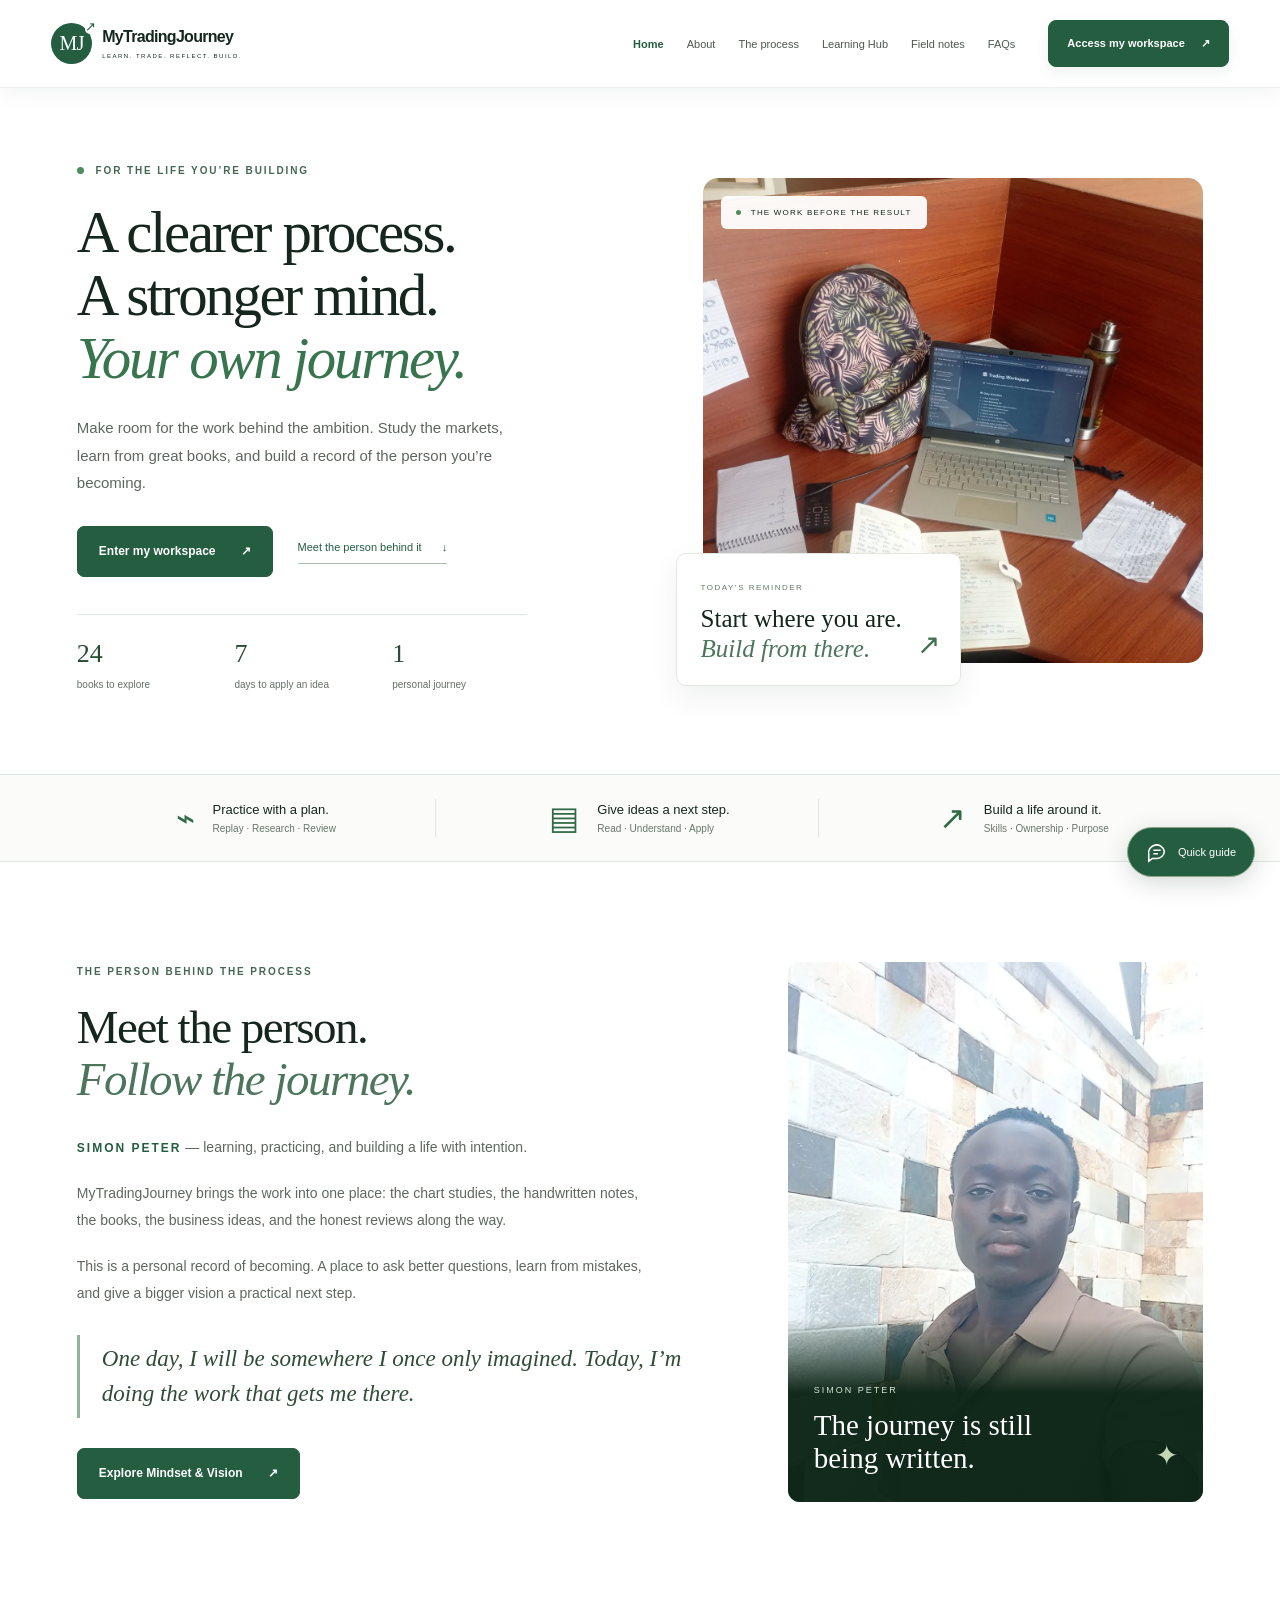
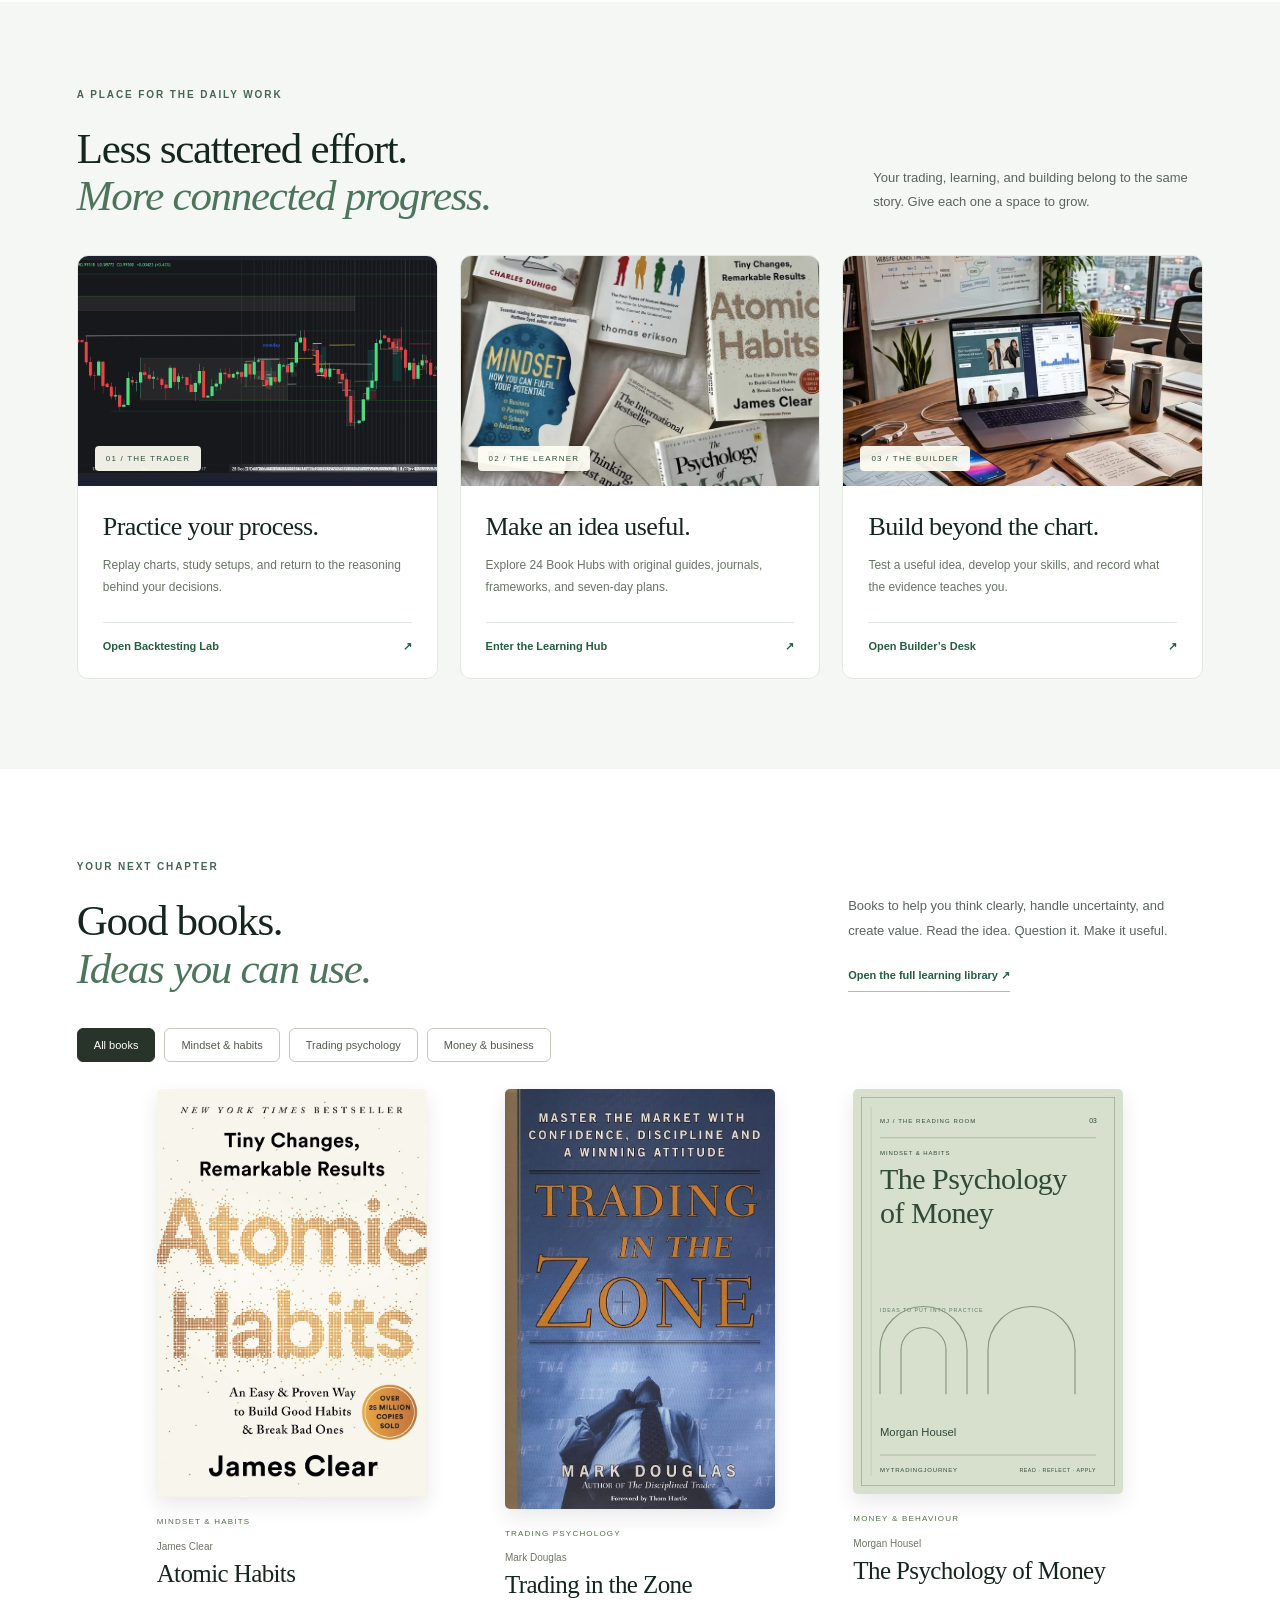
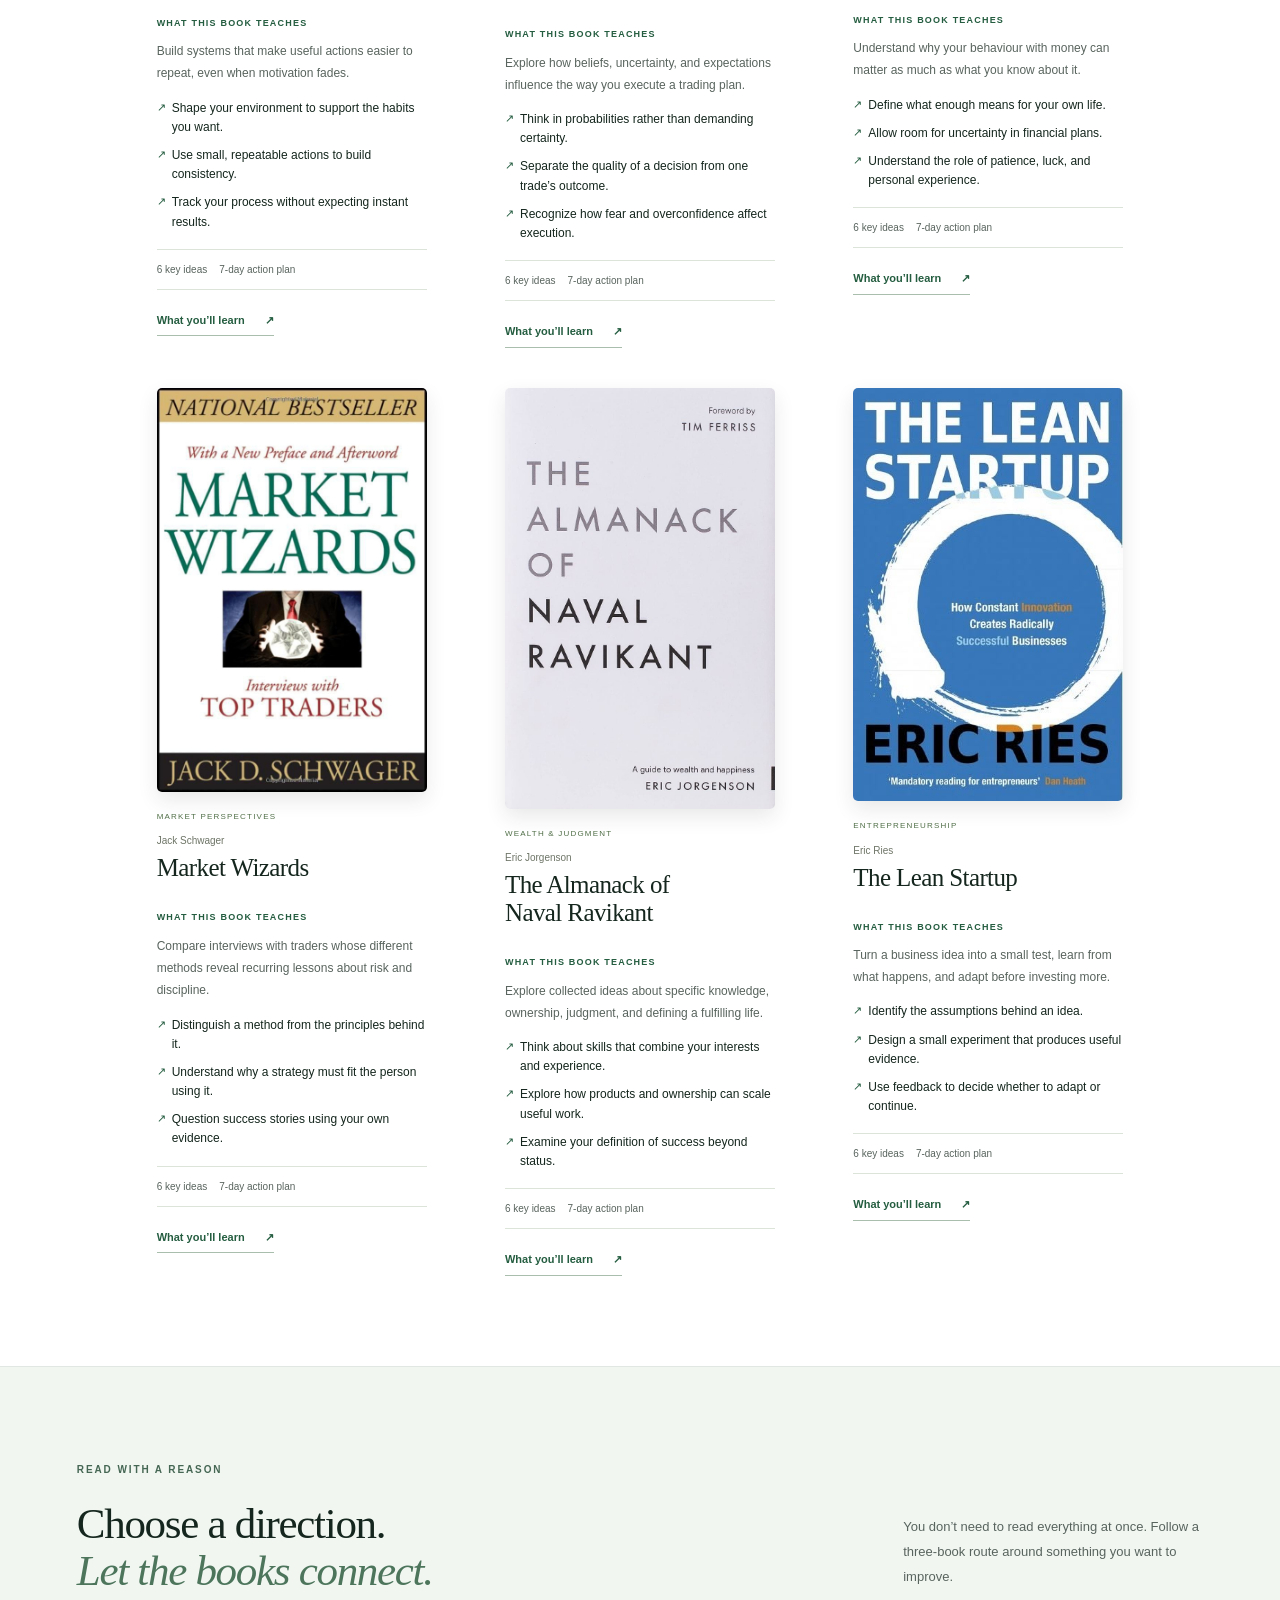
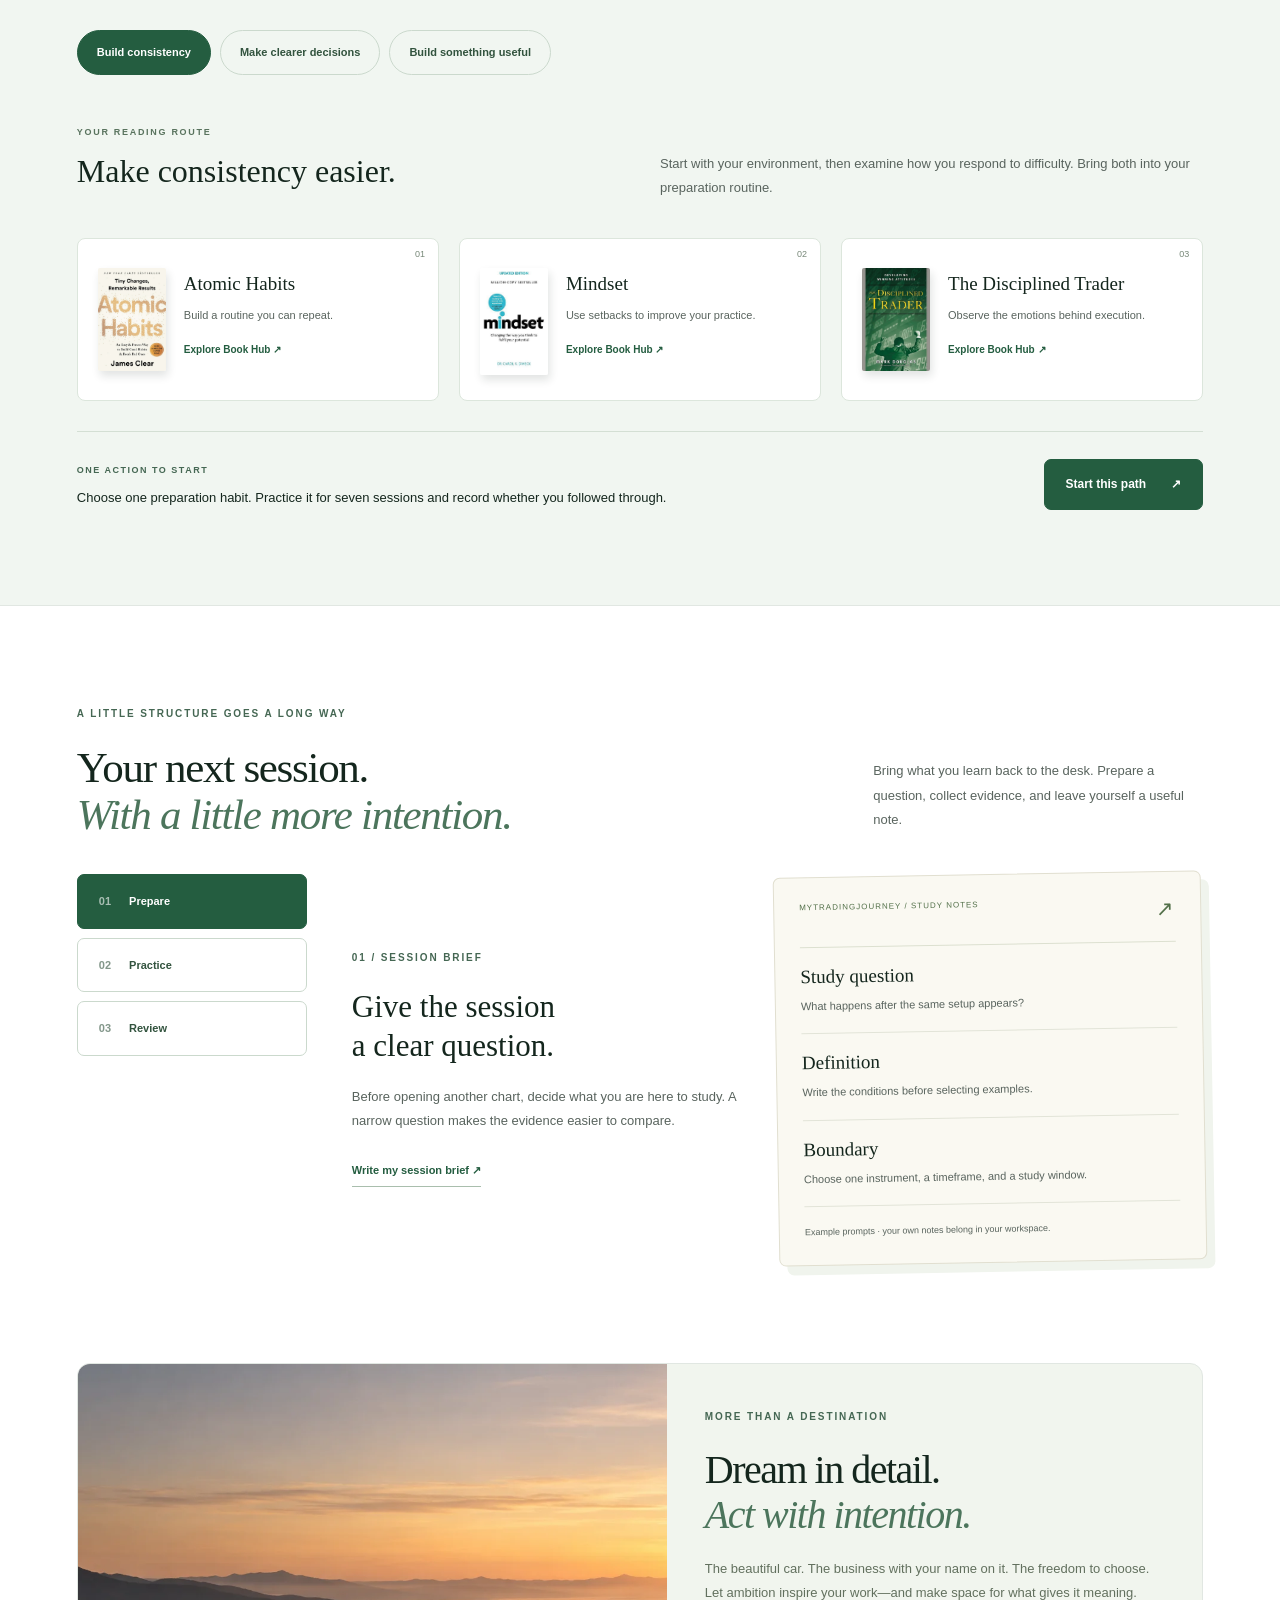
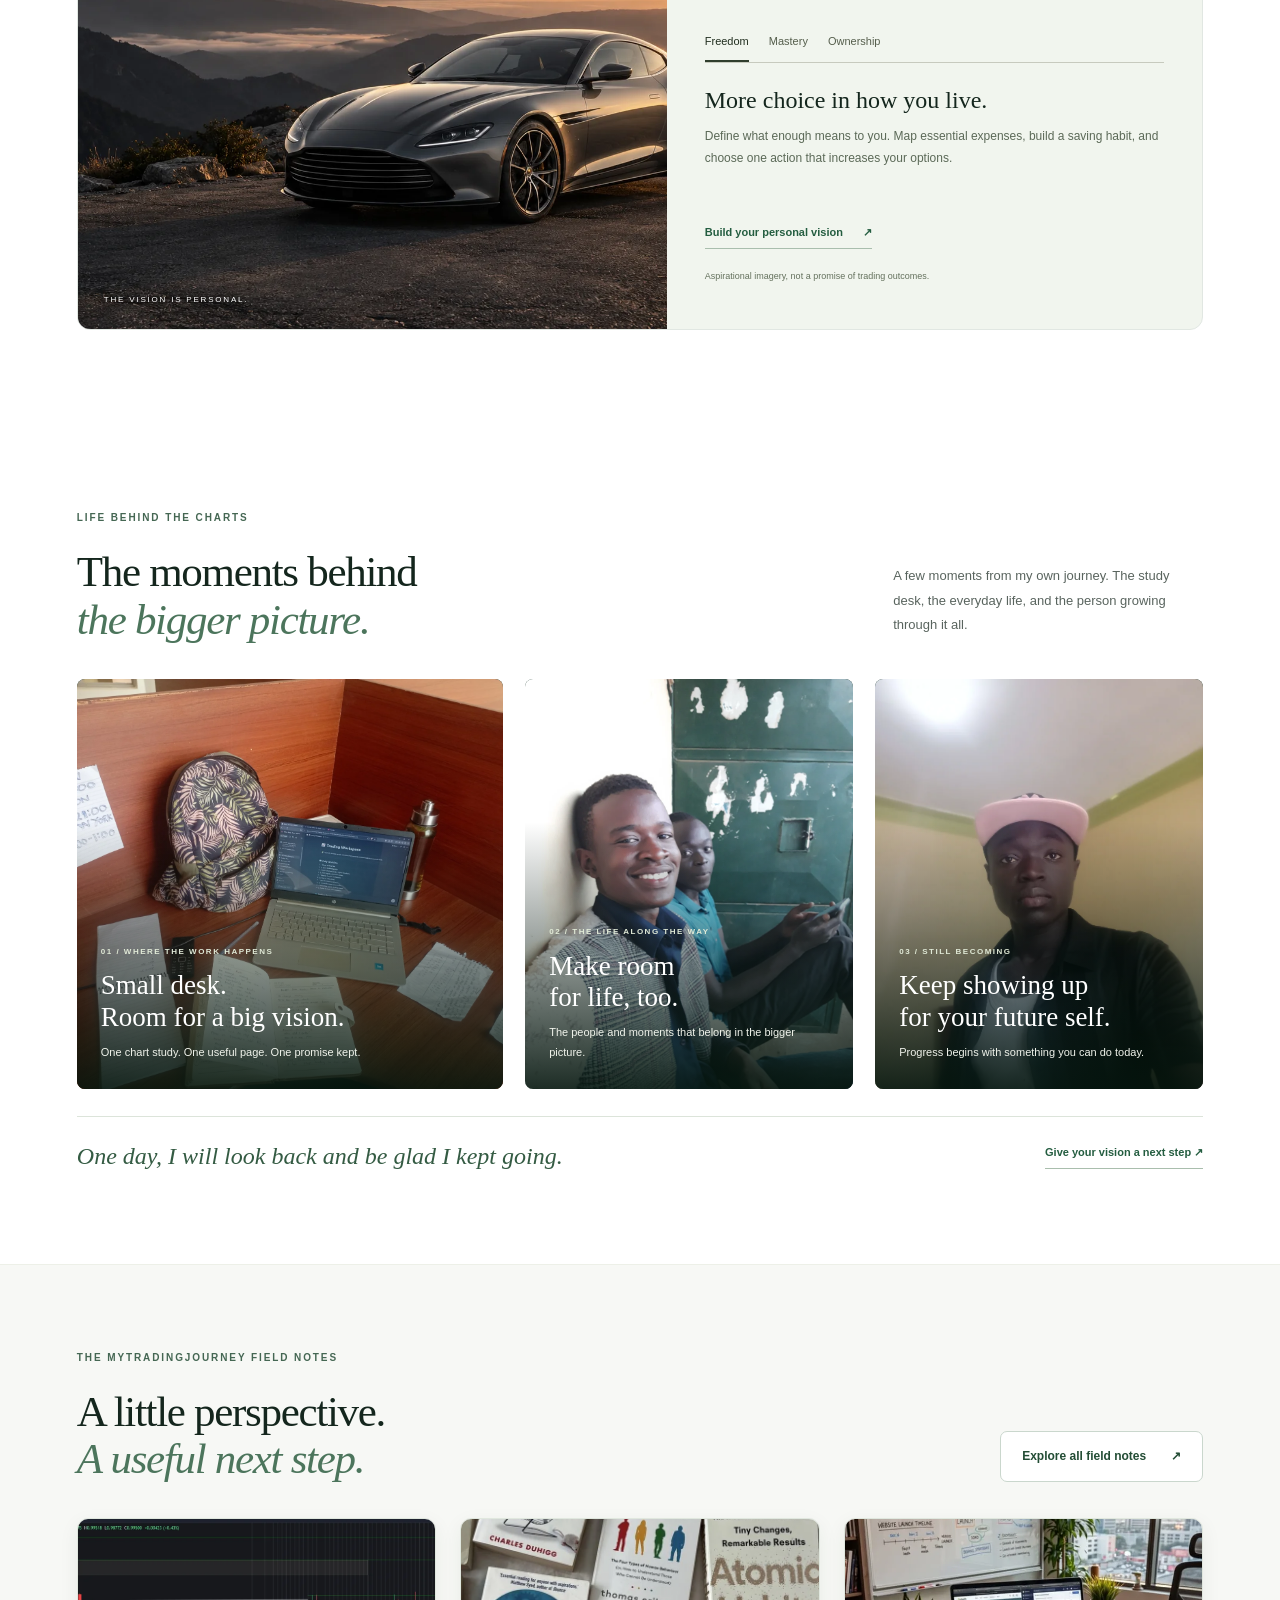
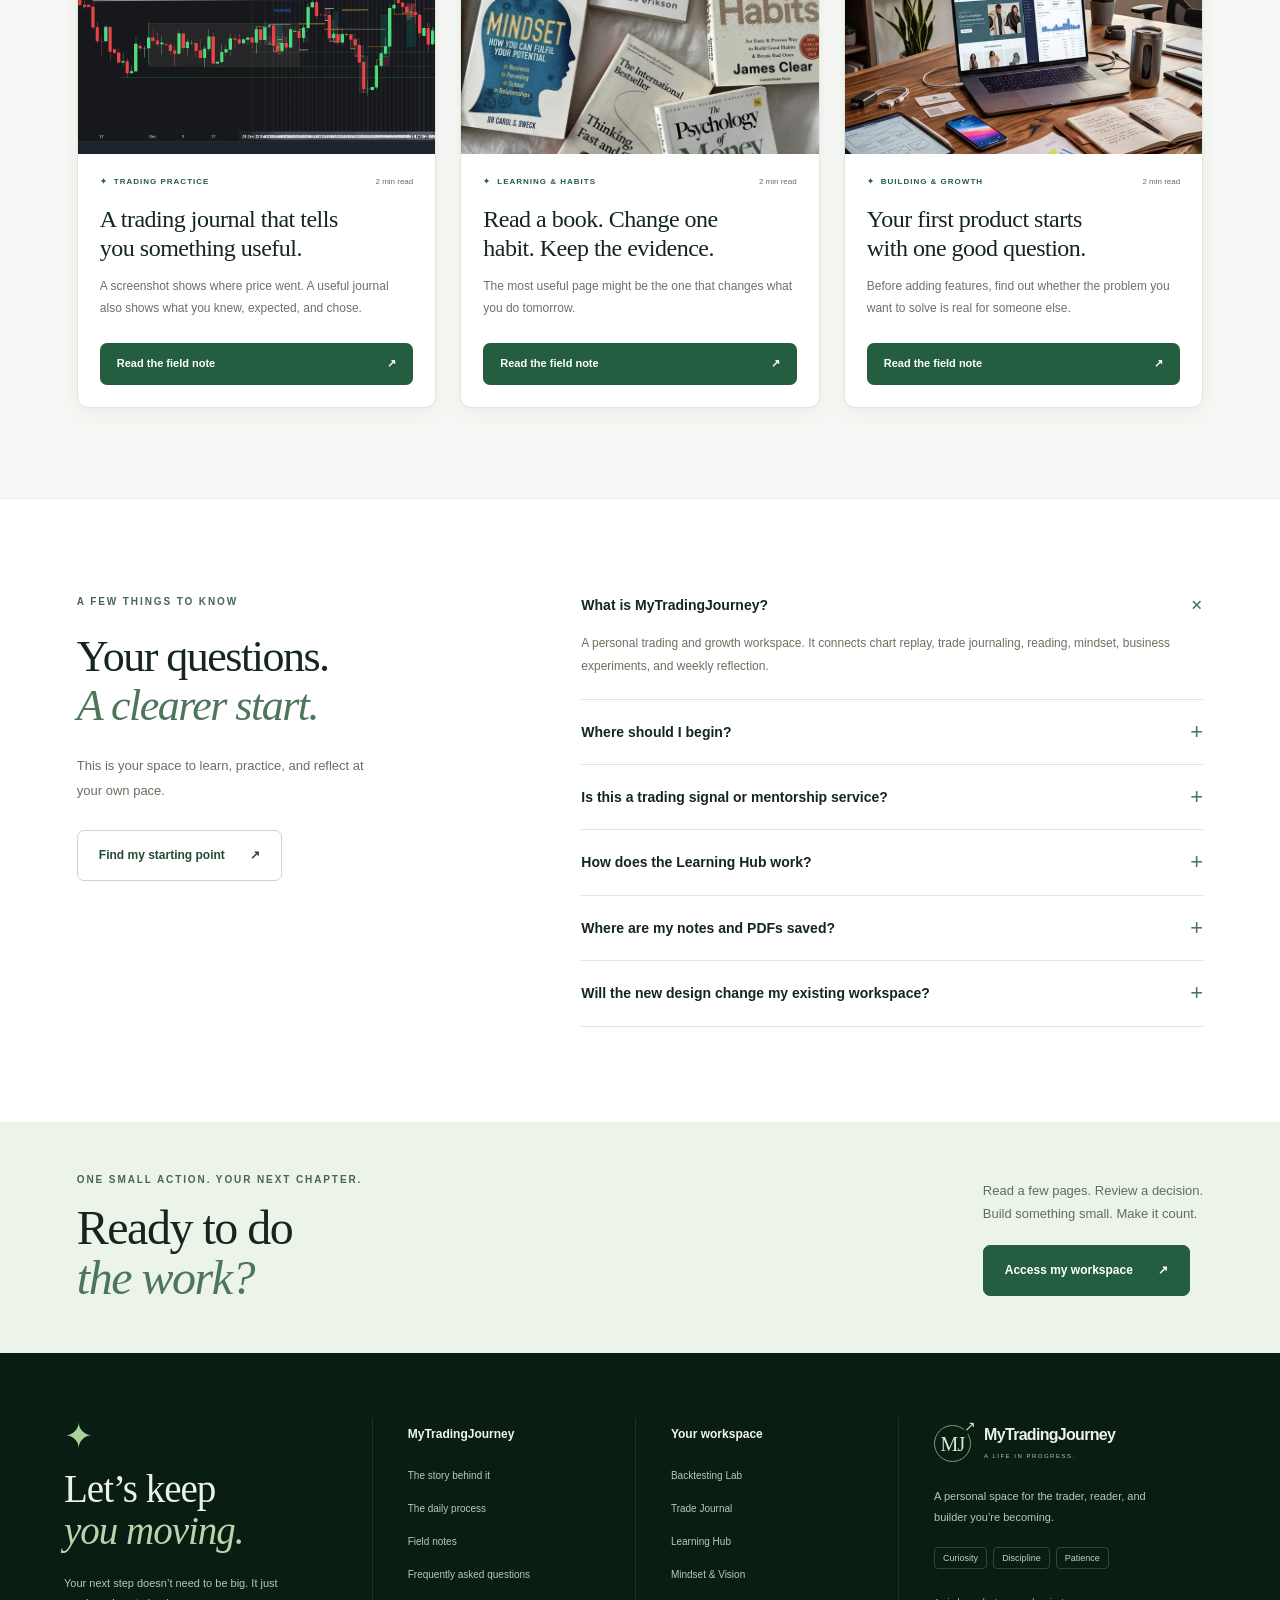
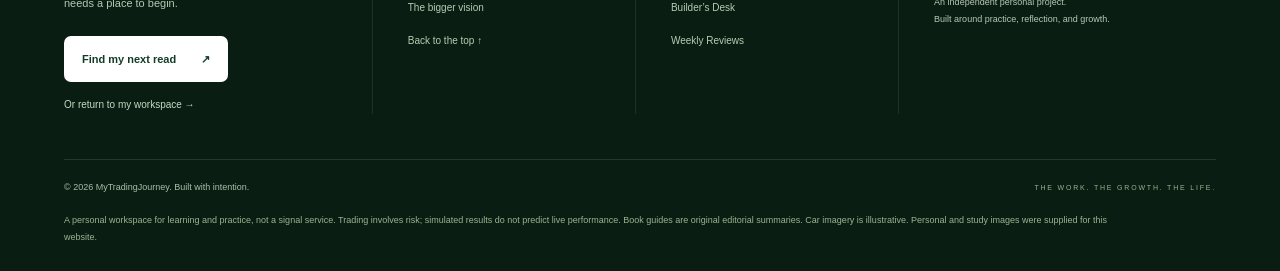
==== index.html @ 474c67c7 "Design dedicated MyTradingJourney workspace login and self-contained account flows" ====
<!doctype html>
<html lang="en">
<head>
  <meta charset="utf-8"><meta name="viewport" content="width=device-width,initial-scale=1">
  <title>MyTradingJourney — Build a life with intention.</title>
  <meta name="description" content="A personal workspace for deliberate trading practice, powerful books, meaningful goals, and building something of your own.">
  <link rel="stylesheet" href="assets/home.css?v=20261030hub1">
  <script>
    // Preserve bookmarks and account callbacks that previously entered through home.
    const replay=/^#(?:sessions|session|strategies|challenges|analytics)(?:\/|$)/.test(location.hash);
    const workspace=/^#(?:home|journal|mindset|builder|document|review)(?:\/|$)/.test(location.hash);
    const callback=new URLSearchParams(location.search).has('code')||/^#(?:access_token|error)=/.test(location.hash);
    if(replay||workspace||callback)location.replace((replay?'pages/backtesting.html':'pages/journey.html')+location.search+(location.hash||'#home'));
  </script>
  <script defer src="assets/book-artwork.js?v=20261030supplied"></script><script defer src="assets/home.js?v=20261030teach1"></script>
  <link rel="stylesheet" href="assets/public-site.css?v=20261030ref1">
  <script defer src="assets/field-notes.js?v=20261030ref1"></script>
  <script defer src="assets/public-site.js?v=20261030ref1"></script>
<link rel="stylesheet" href="css/book-shelf.css?v=20261030teach1"><link rel="stylesheet" href="css/learning-discovery.css?v=20261030teach1"><script defer src="assets/learning-discovery.js?v=20261030teach1"></script><link rel="stylesheet" href="css/personal-story.css?v=20261030photos1"></head>
<body class="ref-site" data-public-page="home">
<a class="skip" href="#main">Skip to content</a>
<header class="site-header ref-header">
<a class="brand" href="index.html" aria-label="MyTradingJourney home"><span class="monogram">MJ<span>↗</span></span><span>MyTradingJourney<small>LEARN. TRADE. REFLECT. BUILD.</small></span></a>
<button class="menu-toggle" aria-expanded="false" aria-controls="main-nav">Menu <span aria-hidden="true">☰</span></button>
<nav id="main-nav" aria-label="Main navigation"><a href="index.html" data-nav="home">Home</a><a href="index.html#story">About</a><a href="index.html#practice">The process</a><a href="pages/library.html">Learning Hub</a><a href="pages/field-notes.html" data-nav="notes">Field notes</a><a href="index.html#faq">FAQs</a><a class="nav-cta" href="pages/login.html?next=journey">Access my workspace <span aria-hidden="true">↗</span></a></nav>
</header>
<main id="main">
<section class="ref-hero ref-container" aria-labelledby="hero-title"><div class="ref-hero-copy"><p class="eyebrow"><span class="ref-dot"></span> FOR THE LIFE YOU’RE BUILDING</p><h1 id="hero-title">A clearer process.<br>A stronger mind.<br><em>Your own journey.</em></h1><p>Make room for the work behind the ambition. Study the markets, learn from great books, and build a record of the person you’re becoming.</p><div class="ref-hero-actions"><a class="button ref-primary" href="pages/login.html?next=journey">Enter my workspace <span>↗</span></a><a class="text-link" href="#story">Meet the person behind it <span>↓</span></a></div><div class="ref-hero-meta"><span><b>24</b> books to explore</span><span><b>7</b> days to apply an idea</span><span><b>1</b> personal journey</span></div></div><div class="ref-hero-visual"><img src="assets/home/my-workspace.webp" alt="My personal trading desk with a laptop, notebooks and handwritten preparation notes" width="1600" height="1200" fetchpriority="high"><div class="hero-photo-label"><span class="ref-dot"></span> THE WORK BEFORE THE RESULT</div><div class="hero-note"><span>TODAY’S REMINDER</span><p>Start where you are.<br><em>Build from there.</em></p><span class="note-arrow" aria-hidden="true">↗</span></div></div></section>
<div class="ref-capability-strip"><div><span aria-hidden="true">⌁</span><p>Practice with a plan.<small>Replay · Research · Review</small></p></div><div><span aria-hidden="true">▤</span><p>Give ideas a next step.<small>Read · Understand · Apply</small></p></div><div><span aria-hidden="true">↗</span><p>Build a life around it.<small>Skills · Ownership · Purpose</small></p></div></div>
<section class="ref-about ref-container" id="story" aria-labelledby="story-title"><div class="ref-about-copy"><p class="eyebrow">THE PERSON BEHIND THE PROCESS</p><h2 id="story-title">Meet the person.<br><em>Follow the journey.</em></h2><p class="ref-intro"><strong>SIMON PETER</strong> — learning, practicing, and building a life with intention.</p><p>MyTradingJourney brings the work into one place: the chart studies, the handwritten notes, the books, the business ideas, and the honest reviews along the way.</p><p>This is a personal record of becoming. A place to ask better questions, learn from mistakes, and give a bigger vision a practical next step.</p><blockquote>One day, I will be somewhere I once only imagined. Today, I’m doing the work that gets me there.</blockquote><a class="button ref-primary" href="pages/journey.html#mindset">Explore Mindset & Vision <span>↗</span></a></div><figure class="ref-portrait"><img src="assets/home/simon-journey.webp" alt="Simon Peter, the person behind MyTradingJourney" width="900" height="1600" loading="lazy"><figcaption><span>SIMON PETER</span><strong>The journey is still<br>being written.</strong><span aria-hidden="true">✦</span></figcaption></figure></section>
<section class="ref-process" id="practice" aria-labelledby="process-title"><div class="ref-container"><div class="section-heading"><div><p class="eyebrow">A PLACE FOR THE DAILY WORK</p><h2 id="process-title">Less scattered effort.<br><em>More connected progress.</em></h2></div><p>Your trading, learning, and building belong to the same story. Give each one a space to grow.</p></div><div class="ref-feature-grid"><a href="pages/backtesting.html#sessions" class="ref-feature"><div class="ref-feature-image"><img src="assets/reference/chart-study.webp" alt="A chart study with marked price levels" width="1200" height="650" loading="lazy"><span>01 / THE TRADER</span></div><div><h3>Practice your process.</h3><p>Replay charts, study setups, and return to the reasoning behind your decisions.</p><strong>Open Backtesting Lab <span>↗</span></strong></div></a><a href="pages/library.html" class="ref-feature"><div class="ref-feature-image"><img src="assets/learning/book-collection.webp" alt="Books about habits, psychology, thinking and money" width="736" height="1080" loading="lazy"><span>02 / THE LEARNER</span></div><div><h3>Make an idea useful.</h3><p>Explore 24 Book Hubs with original guides, journals, frameworks, and seven-day plans.</p><strong>Enter the Learning Hub <span>↗</span></strong></div></a><a href="pages/journey.html#builder" class="ref-feature"><div class="ref-feature-image"><img src="assets/learning/study-space.webp" alt="A workspace arranged for designing, planning and building" width="669" height="1200" loading="lazy"><span>03 / THE BUILDER</span></div><div><h3>Build beyond the chart.</h3><p>Test a useful idea, develop your skills, and record what the evidence teaches you.</p><strong>Open Builder’s Desk <span>↗</span></strong></div></a></div></div></section>
<section class="section bookshelf" id="books" aria-labelledby="books-title">
  <div class="section-heading"><div><p class="eyebrow">YOUR NEXT CHAPTER</p><h2 id="books-title">Good books.<br><em>Ideas you can use.</em></h2></div><div><p>Books to help you think clearly, handle uncertainty, and create value. Read the idea. Question it. Make it useful.</p><a class="text-link" href="pages/library.html">Open the full learning library ↗</a></div></div>
  <div class="book-filters" role="group" aria-label="Filter featured books"><button type="button" aria-pressed="true" data-filter="all">All books</button><button type="button" aria-pressed="false" data-filter="mindset">Mindset & habits</button><button type="button" aria-pressed="false" data-filter="trading">Trading psychology</button><button type="button" aria-pressed="false" data-filter="wealth">Money & business</button></div>
  <p id="book-count" class="sr-only" aria-live="polite"></p><div class="books-grid" id="featured-books"></div><noscript><p>Explore book notes and your reading path in the <a href="pages/library.html">Learning Library</a>.</p></noscript>
</section>

<section class="discovery-paths" id="reading-paths" aria-labelledby="paths-title"><div class="ref-container"><div class="section-heading"><div><p class="eyebrow">READ WITH A REASON</p><h2 id="paths-title">Choose a direction.<br><em>Let the books connect.</em></h2></div><p>You don’t need to read everything at once. Follow a three-book route around something you want to improve.</p></div><div class="discovery-controls" role="group" aria-label="Choose a reading path"><button type="button" data-path-choice data-choice="consistency" aria-pressed="true" aria-controls="reading-path-content">Build consistency</button><button type="button" data-path-choice data-choice="decisions" aria-pressed="false" aria-controls="reading-path-content">Make clearer decisions</button><button type="button" data-path-choice data-choice="ownership" aria-pressed="false" aria-controls="reading-path-content">Build something useful</button></div><div id="reading-path-content" aria-live="polite"></div><noscript><p>Explore habits, trading psychology, and entrepreneurship in the <a href="pages/library.html">Learning Library</a>.</p></noscript></div></section>
<section class="discovery-work ref-container" id="daily-practice" aria-labelledby="daily-title"><div class="section-heading"><div><p class="eyebrow">A LITTLE STRUCTURE GOES A LONG WAY</p><h2 id="daily-title">Your next session.<br><em>With a little more intention.</em></h2></div><p>Bring what you learn back to the desk. Prepare a question, collect evidence, and leave yourself a useful note.</p></div><div class="discovery-work-layout"><div class="discovery-controls" role="group" aria-label="Explore a daily practice step"><button type="button" data-work-choice data-choice="prepare" aria-pressed="true" aria-controls="daily-work-content"><span>01</span> Prepare</button><button type="button" data-work-choice data-choice="practice" aria-pressed="false" aria-controls="daily-work-content"><span>02</span> Practice</button><button type="button" data-work-choice data-choice="review" aria-pressed="false" aria-controls="daily-work-content"><span>03</span> Review</button></div><div id="daily-work-content" class="discovery-work-panel" aria-live="polite"></div></div><noscript><a href="pages/backtesting.html#sessions">Start a study session in Backtesting Lab</a></noscript></section>
<section class="ref-vision ref-container" id="vision" aria-labelledby="vision-title"><div class="ref-vision-image"><img src="assets/home/grand-tourer.webp" alt="A silver sports coupe overlooking mountains at sunrise, representing an aspiration" width="1536" height="1024" loading="lazy"><span>THE VISION IS PERSONAL.</span></div><div class="ref-vision-copy"><p class="eyebrow">MORE THAN A DESTINATION</p><h2 id="vision-title">Dream in detail.<br><em>Act with intention.</em></h2><p>The beautiful car. The business with your name on it. The freedom to choose. Let ambition inspire your work—and make space for what gives it meaning.</p><div class="vision-tabs" role="group" aria-label="Explore a vision"><button data-vision="freedom" aria-pressed="true">Freedom</button><button data-vision="craft" aria-pressed="false">Mastery</button><button data-vision="ownership" aria-pressed="false">Ownership</button></div><div id="vision-detail" aria-live="polite"><h3>More choice in how you live.</h3><p>Define what enough means to you. Map essential expenses, build a saving habit, and choose one action that increases your options.</p></div><a class="text-link" href="pages/journey.html#mindset">Build your personal vision <span>↗</span></a><small>Aspirational imagery, not a promise of trading outcomes.</small></div></section>
<section class="personal-story ref-container" id="behind-the-journey" aria-labelledby="personal-story-title"><div class="section-heading"><div><p class="eyebrow">LIFE BEHIND THE CHARTS</p><h2 id="personal-story-title">The moments behind<br><em>the bigger picture.</em></h2></div><p>A few moments from my own journey. The study desk, the everyday life, and the person growing through it all.</p></div><div class="personal-photo-grid"><figure class="personal-desk"><img src="assets/home/my-workspace.webp" width="1600" height="1200" alt="My laptop, notebooks, and handwritten trading preparation at my study desk" loading="lazy"><figcaption><span>01 / WHERE THE WORK HAPPENS</span><h3>Small desk.<br>Room for a big vision.</h3><p>One chart study. One useful page. One promise kept.</p></figcaption></figure><figure class="personal-everyday"><img src="assets/home/simon-everyday.webp" width="975" height="1300" alt="A personal photo of Simon Peter smiling beside a friend" loading="lazy"><figcaption><span>02 / THE LIFE ALONG THE WAY</span><h3>Make room<br>for life, too.</h3><p>The people and moments that belong in the bigger picture.</p></figcaption></figure><figure class="personal-reflection"><img src="assets/home/simon-reflection.webp" width="851" height="1111" alt="A personal portrait of Simon Peter wearing a cap" loading="lazy"><figcaption><span>03 / STILL BECOMING</span><h3>Keep showing up<br>for your future self.</h3><p>Progress begins with something you can do today.</p></figcaption></figure></div><div class="personal-story-signoff"><p>One day, I will look back and be glad I kept going.</p><a class="text-link" href="pages/journey.html#mindset">Give your vision a next step ↗</a></div></section>
<section class="ref-notes-section" id="field-notes" aria-labelledby="notes-title"><div class="ref-container"><div class="section-heading"><div><p class="eyebrow">THE MYTRADINGJOURNEY FIELD NOTES</p><h2 id="notes-title">A little perspective.<br><em>A useful next step.</em></h2></div><a class="button ref-outline" href="pages/field-notes.html">Explore all field notes <span>↗</span></a></div><div class="ref-notes-grid" id="home-field-notes"></div><noscript><a href="pages/field-notes.html">Open the field notes collection</a></noscript></div></section>
<section class="ref-faq ref-container" id="faq" aria-labelledby="faq-title"><div><p class="eyebrow">A FEW THINGS TO KNOW</p><h2 id="faq-title">Your questions.<br><em>A clearer start.</em></h2><p>This is your space to learn, practice, and reflect at your own pace.</p><button class="button ref-outline" type="button" data-open-guide>Find my starting point <span>↗</span></button></div><div class="ref-faq-list">
<details open><summary>What is MyTradingJourney?<span aria-hidden="true">+</span></summary><p>A personal trading and growth workspace. It connects chart replay, trade journaling, reading, mindset, business experiments, and weekly reflection.</p></details>
<details><summary>Where should I begin?<span aria-hidden="true">+</span></summary><p>Choose one small action: study a setup in Backtesting Lab, open a Book Hub, or record a decision in your Trade Journal. The quick guide links you to each space.</p></details>
<details><summary>Is this a trading signal or mentorship service?<span aria-hidden="true">+</span></summary><p>No. MyTradingJourney is a personal learning and practice project. The tools help organize your own research and reflections; they don’t provide signals or promise returns.</p></details>
<details><summary>How does the Learning Hub work?<span aria-hidden="true">+</span></summary><p>Each of the 24 books opens a guide with big ideas, original application frameworks, a seven-day plan, journal prompts, and a daily checklist. You can add a PDF and keep learning notes.</p></details>
<details><summary>Where are my notes and PDFs saved?<span aria-hidden="true">+</span></summary><p>Existing workspace records and account PDFs use your signed-in account. New Book Hub progress saves on the current device; previously saved device PDFs stay on that device. Hub JSON export/import lets you move progress, while PDF files need to be kept separately.</p></details>
<details><summary>Will the new design change my existing workspace?<span aria-hidden="true">+</span></summary><p>Your existing workspace, accounts, book covers, and PDF tools remain available. Use “Access my workspace” to return to your tools.</p></details>
</div></section>
<section class="ref-next" id="life"><div class="ref-container"><div><p class="eyebrow">ONE SMALL ACTION. YOUR NEXT CHAPTER.</p><h2>Ready to do<br><em>the work?</em></h2></div><div><p>Read a few pages. Review a decision.<br>Build something small. Make it count.</p><a class="button ref-primary" href="pages/login.html?next=journey">Access my workspace <span>↗</span></a></div></div></section>
</main>
<footer class="ref-footer" id="support">
<div class="ref-footer-grid"><section class="footer-invitation"><span class="footer-symbol" aria-hidden="true">✦</span><h2>Let’s keep<br><em>you moving.</em></h2><p>Your next step doesn’t need to be big. It just needs a place to begin.</p><a class="button ref-white" href="pages/library.html">Find my next read <span>↗</span></a><a class="footer-text-link" href="pages/journey.html#home">Or return to my workspace →</a></section>
<section><h3>MyTradingJourney</h3><a href="index.html#story">The story behind it</a><a href="index.html#practice">The daily process</a><a href="pages/field-notes.html">Field notes</a><a href="index.html#faq">Frequently asked questions</a><a href="index.html#vision">The bigger vision</a><a href="index.html#main">Back to the top ↑</a></section>
<section><h3>Your workspace</h3><a href="pages/backtesting.html#sessions">Backtesting Lab</a><a href="pages/journey.html#journal">Trade Journal</a><a href="pages/library.html">Learning Hub</a><a href="pages/journey.html#mindset">Mindset & Vision</a><a href="pages/journey.html#builder">Builder’s Desk</a><a href="pages/journey.html#review">Weekly Reviews</a></section>
<section class="footer-purpose"><a class="brand" href="index.html"><span class="monogram">MJ<span>↗</span></span><span>MyTradingJourney<small>A LIFE IN PROGRESS.</small></span></a><p>A personal space for the trader, reader, and builder you’re becoming.</p><div class="footer-values"><span>Curiosity</span><span>Discipline</span><span>Patience</span></div><p class="footer-original">An independent personal project.<br>Built around practice, reflection, and growth.</p></section></div>
<div class="ref-footer-bottom"><p>© <span id="year">2026</span> MyTradingJourney. Built with intention.</p><span>THE WORK. THE GROWTH. THE LIFE.</span></div><p class="ref-disclosure">A personal workspace for learning and practice, not a signal service. Trading involves risk; simulated results do not predict live performance. Book guides are original editorial summaries. Car imagery is illustrative. Personal and study images were supplied for this website.</p>
</footer>
<button type="button" class="quick-guide-toggle" aria-label="Quick guide" aria-expanded="false" aria-controls="quick-guide"><svg width="22" height="22" viewBox="0 0 24 24" fill="none" stroke="currentColor" stroke-width="1.7" aria-hidden="true"><path d="M20 11a8 8 0 0 1-8 8H7l-4 3v-7a8 8 0 1 1 17-4Z"/><path d="M8 10h8M8 14h5"/></svg><span class="guide-button-label">Quick guide</span></button>
<aside class="quick-guide" id="quick-guide" aria-labelledby="guide-title" hidden><header><span>LET’S FIND YOUR NEXT STEP</span><button type="button" data-close-guide aria-label="Close quick guide">×</button></header><h2 id="guide-title">Where would you like to start?</h2><p>Choose a space. Come back whenever you need a little direction.</p><a href="pages/backtesting.html#sessions"><span>01</span> Practice on a chart <b>↗</b></a><a href="pages/library.html"><span>02</span> Turn a book into action <b>↗</b></a><a href="pages/journey.html#journal"><span>03</span> Reflect on a decision <b>↗</b></a><a href="pages/journey.html#builder"><span>04</span> Build a small experiment <b>↗</b></a><small>Self-guided resources for your personal journey.</small></aside>
<dialog id="book-preview" aria-labelledby="preview-title"><button class="dialog-close" aria-label="Close book preview" autofocus>×</button><div id="preview-content"></div></dialog>

</body>
</html>
---- assets/home.css ----
:root{color-scheme:light;--paper:#f8f7f3;--ink:#222722;--muted:#62675f;--line:#deded5;--gold:#d9c197;--serif:Georgia,'Times New Roman',serif;scroll-behavior:smooth;scroll-padding-top:100px}*{box-sizing:border-box}body{margin:0;background:var(--paper);color:var(--ink);font-family:Arial,Helvetica,sans-serif;-webkit-font-smoothing:antialiased}a{color:inherit;text-decoration:none}button{font:inherit;cursor:pointer}button,a{-webkit-tap-highlight-color:transparent}a:focus-visible,button:focus-visible{outline:3px solid #997d42;outline-offset:5px}img{display:block;max-width:100%}.skip{position:fixed;left:16px;top:-100px;z-index:20;background:white;padding:15px}.skip:focus{top:10px}.site-header{height:98px;display:flex;justify-content:space-between;align-items:center;padding:0 5%;background:var(--paper);position:relative;z-index:5;border-bottom:1px solid var(--line)}.brand{display:flex;align-items:center;gap:13px;font-size:18px;font-weight:700;letter-spacing:-.7px}.brand small{display:block;font-size:8px;letter-spacing:1.8px;margin-top:7px;font-weight:500}.monogram{border:1px solid #8e958a;width:43px;height:45px;display:flex;align-items:center;justify-content:center;font-family:var(--serif);font-size:20px;font-weight:400;position:relative}.monogram span{position:absolute;right:-5px;top:-8px;font:14px Arial;background:var(--paper)}nav{display:flex;align-items:center;gap:33px;font-size:12px}nav>a:not(.nav-cta):hover{text-decoration:underline;text-underline-offset:6px}.nav-cta{padding:14px 19px;border:1px solid #b4b6ab}.nav-cta span{margin-left:20px}.menu-toggle{display:none}.hero{min-height:670px;position:relative;background:#222a28;color:#fff;overflow:hidden;isolation:isolate}.hero-image{position:absolute;inset:0;width:100%;height:100%;object-fit:cover;object-position:center 58%;z-index:-3}.hero-shade{position:absolute;inset:0;background:linear-gradient(90deg,rgba(9,18,17,.9) 0%,rgba(9,18,17,.65) 32%,rgba(9,18,17,.08) 80%),linear-gradient(0deg,rgba(9,18,17,.75),transparent 35%);z-index:-2}.hero-content{padding:77px 6% 136px;max-width:850px}.eyebrow{font-size:10px;letter-spacing:2px;font-weight:600;margin:0 0 25px;line-height:1.6}.eyebrow.light{color:#d8cfb9;display:flex;align-items:center;gap:10px}.eyebrow.light>span{width:6px;height:6px;background:var(--gold);border-radius:50%}h1,h2,h3,p{margin-top:0}h1{font-family:var(--serif);font-weight:400;font-size:clamp(50px,5.2vw,82px);line-height:1.06;letter-spacing:-3px;margin-bottom:24px}em{font-weight:400}h1 em{color:#e5cfa7}.hero-intro{font-size:14px;line-height:1.85;color:#e0e3df;max-width:410px}.hero-actions{display:flex;align-items:center;gap:26px;margin-top:30px}.button{display:inline-flex;align-items:center;justify-content:space-between;gap:30px;padding:18px 23px;font-size:12px;font-weight:600;line-height:1.4}.button.gold{background:var(--gold);color:#20251f}.button.gold:hover{background:#ecd6ad}.button.dark{background:#252d26;color:#fff}.button.dark:hover{background:#414b3e}.hero-link{font-size:12px;border-bottom:1px solid #a4aaa3;padding:9px 0}.hero-link span{margin-left:10px}.hero-footer{position:absolute;bottom:30px;left:6%;right:6%;display:flex;align-items:center;justify-content:space-between;border-top:1px solid #ffffff38;padding-top:20px}.hero-footer>span{font-size:9px;letter-spacing:2px;color:#d4d9cf}.hero-footer p{font-size:11px;line-height:1.7;margin:0 0 0 auto;color:#d8dcd7}.hero-footer strong{font-weight:400;color:#fff}.hero-footer>a{border:1px solid #ffffff70;border-radius:50%;width:35px;height:35px;display:grid;place-items:center;margin-left:40px}.principles{min-height:70px;border-bottom:1px solid var(--line);display:flex;justify-content:center;align-items:center;gap:35px;padding:20px;font-size:9px;letter-spacing:1.7px}.principles i{font-style:normal;color:#928664}.section{padding:90px 6%}.section-heading{display:flex;justify-content:space-between;gap:50px;align-items:flex-end;margin-bottom:45px}.section-heading>div:first-child{flex:1.4}.section-heading>p,.section-heading>div:last-child:not(:first-child){flex:1;max-width:355px}.section-heading p:not(.eyebrow){font-size:13px;line-height:1.9;color:var(--muted);margin-bottom:5px}h2{font-family:var(--serif);font-size:clamp(34px,3.6vw,51px);font-weight:400;line-height:1.13;letter-spacing:-1.5px;margin-bottom:0}h2 em{color:#7b806e}.process-grid{display:grid;grid-template-columns:repeat(3,1fr);gap:20px}.process-card{padding:30px;border:1px solid var(--line);transition:transform .2s,border-color .2s;background:#faf9f5}.process-card:hover{transform:translateY(-4px);border-color:#999d8a}.card-top{display:flex;justify-content:space-between;align-items:center;margin-bottom:35px;color:#828875;font-size:11px}.line-icon{font:36px var(--serif);line-height:1}.process-card h3{font:26px var(--serif);letter-spacing:-.7px;margin-bottom:15px}.process-card p{font-size:12px;line-height:1.9;color:var(--muted)}.tags{display:flex;gap:6px;flex-wrap:wrap;margin:23px 0 26px}.tags span{font-size:9px;border:1px solid var(--line);padding:6px 8px;color:#606859}.process-card strong{display:flex;justify-content:space-between;font-size:11px;font-weight:500;border-top:1px solid var(--line);padding-top:20px}.bookshelf{background:#eeeee7;border-block:1px solid var(--line)}.text-link{border:0;border-bottom:1px solid #9d9f91;background:none;padding:0 0 6px;font-size:11px;display:inline-flex;justify-content:space-between;gap:20px;line-height:1.6}.text-link:hover{color:#5d654f}.section-heading .text-link{margin-top:19px}.book-filters{display:flex;gap:9px;flex-wrap:wrap;margin-bottom:27px}.book-filters button{border:1px solid #c5c8ba;background:none;padding:10px 16px;font-size:11px;border-radius:2px;color:#535b4d}.book-filters button[aria-pressed=true]{background:#283329;border-color:#283329;color:white}.books-grid{display:grid;grid-template-columns:repeat(3,1fr);gap:30px 24px}.book-card{background:var(--paper);border:1px solid #dfe1d6;display:flex;flex-direction:column}.book-art{height:260px;display:flex;align-items:flex-end;justify-content:center;position:relative;padding:43px 20px 24px;overflow:hidden}.sand{background:#e7e0d1}.sage{background:#dce1d7}.clay{background:#e6dacf}.book-art:before{content:'';position:absolute;bottom:17px;left:10%;width:80%;height:1px;background:#b8b5a678}.book-category{position:absolute;left:18px;top:17px;font-size:8px;letter-spacing:1.5px;color:#5b6255}.book-art img{height:188px;width:auto;max-width:80%;object-fit:contain;filter:drop-shadow(10px 10px 7px #0003);transition:transform .25s}.book-card:hover .book-art img{transform:rotate(-3deg) translateY(-3px)}.book-copy{padding:24px;display:flex;flex-direction:column;flex:1}.book-copy>small{color:#6e7567;font-size:10px}.book-copy h3{font:23px var(--serif);margin:10px 0 12px;letter-spacing:-.6px}.book-copy p{font-size:12px;line-height:1.8;color:var(--muted);margin-bottom:23px}.book-copy button{margin-top:auto;align-self:flex-start}.vision{display:grid;grid-template-columns:1fr 1fr;background:#e8e8df}.vision-photo{position:relative;min-height:600px;overflow:hidden;background:#bbb9a8}.vision-photo img{position:absolute;width:100%;height:100%;object-fit:cover}.vision-photo:after{content:'';position:absolute;inset:50% 0 0;background:linear-gradient(transparent,#14201a8c)}.vision-photo>span{position:absolute;bottom:30px;left:40px;z-index:1;font-size:9px;letter-spacing:2px;color:white}.vision-copy{padding:70px 12%}.vision-copy>p:not(.eyebrow),#vision-detail p{font-size:13px;line-height:1.9;color:#5f675a}.vision-copy h2{margin-bottom:24px}.vision-tabs{display:flex;gap:20px;border-bottom:1px solid #c7cabe;margin:26px 0 24px}.vision-tabs button{padding:10px 0 13px;background:none;border:0;border-bottom:2px solid transparent;font-size:11px;color:#555e4c}.vision-tabs button[aria-pressed=true]{border-color:#303e2d;color:#202d1e}.vision-copy h3{font:23px var(--serif);margin-bottom:12px}#vision-detail{min-height:134px}.vision-copy>.button{margin-top:12px}.vision-copy>small{display:block;font-size:9px;color:#6d7365;line-height:1.6;margin-top:17px}.routine-grid{display:grid;grid-template-columns:repeat(3,1fr);gap:35px}.routine-grid article{border-top:1px solid #c8ccbc;padding-top:26px}.routine-grid article>span{font-size:9px;color:#7a806f;letter-spacing:1.4px}.routine-grid h3{font:25px var(--serif);margin:20px 0 15px}.routine-grid p{font-size:12px;line-height:1.9;color:var(--muted)}.routine-grid a{font-size:11px;border-bottom:1px solid #9fa58e;padding-bottom:6px;display:inline-block;margin-top:9px}.closing{background:#243027;text-align:center;padding:78px 20px;color:#f4f1e8}.closing .eyebrow{color:#c4c8b6}.closing h2{font-size:clamp(45px,5.5vw,76px);margin-bottom:30px}.closing h2 em{color:#d9c197}.closing>p:last-child{margin:22px 0 0;color:#c2c8bb;font-size:11px}.footer{padding:45px 6% 25px;display:grid;grid-template-columns:1fr 1fr;gap:28px}.footer>div{display:flex;justify-content:flex-end;align-items:center;gap:25px;font-size:11px}.footer>p{grid-column:1/-1;font-size:10px;line-height:1.9;color:#74796f;max-width:760px;margin:0}.footer>small{grid-column:1/-1;border-top:1px solid var(--line);padding-top:18px;font-size:9px;color:#7f8577}dialog{border:0;padding:0;width:min(790px,calc(100% - 32px));max-height:90dvh;background:var(--paper);color:var(--ink);overflow:auto;box-shadow:0 20px 100px #0004}dialog::backdrop{background:#142019b8;backdrop-filter:blur(5px)}.dialog-close{position:absolute;top:12px;right:14px;background:var(--paper);border:1px solid var(--line);width:34px;height:34px;font-size:25px;z-index:2}#preview-content{display:grid;grid-template-columns:260px 1fr}.preview-book{display:flex;justify-content:center;align-items:flex-start;padding:70px 35px;height:100%}.preview-book img{object-fit:contain;width:100%;height:auto;filter:drop-shadow(9px 10px 6px #0003)}.preview-text{padding:44px 35px}.preview-text .eyebrow{margin-bottom:12px}.preview-text h2{font-size:36px;margin-right:10px}.preview-text p,.preview-text li{font-size:12px;line-height:1.9;color:var(--muted)}.preview-author{margin:13px 0 22px}.preview-text h3{font:23px var(--serif);margin-top:23px}.preview-text ul{padding-left:18px}.preview-text li{margin-bottom:9px}.apply{background:#e9ecdf;padding:17px;margin:23px 0}.apply strong{font-size:9px;letter-spacing:1px}.apply p{margin:9px 0 0}.preview-text>small{display:block;font-size:9px;margin-top:17px;line-height:1.6;color:var(--muted)}.sr-only{position:absolute;width:1px;height:1px;overflow:hidden;clip-path:inset(50%)}
@media(min-width:1600px){.site-header,.section,.footer{padding-left:max(6%,calc((100vw - 1380px)/2));padding-right:max(6%,calc((100vw - 1380px)/2))}.hero-content{padding-left:max(6vw,calc((100vw - 1380px)/2));max-width:1100px}}
@media(max-width:1000px){nav{gap:20px}.brand{font-size:16px}.principles{gap:18px;font-size:8px}.section{padding:65px 5%}.process-card{padding:22px}.vision-copy{padding:55px 9%}.hero{min-height:640px}.book-art{height:235px}.section-heading{gap:30px}.vision-photo{min-height:580px}}
@media(max-width:720px){:root{scroll-padding-top:25px}.site-header{height:80px;padding:0 5%}.brand{font-size:15px}.brand small{font-size:6px;letter-spacing:1.3px}.monogram{width:36px;height:39px}.menu-toggle{display:flex;align-items:center;gap:12px;border:1px solid #b8bcae;background:transparent;padding:10px;font-size:11px}nav{display:none;position:absolute;top:79px;left:0;right:0;background:var(--paper);padding:22px 5%;border-bottom:1px solid var(--line);box-shadow:0 12px 16px #0001}nav.open{display:flex;flex-direction:column;align-items:stretch;gap:0}nav>a{padding:15px 8px}.nav-cta{margin-top:8px}.hero{min-height:750px}.hero-content{padding:58px 6% 210px}.hero-image{object-position:68% center}.hero-shade{background:linear-gradient(90deg,#091211d9,#09121155),linear-gradient(0deg,#091211b3,transparent 60%)}h1{font-size:clamp(40px,11.5vw,54px);letter-spacing:-2px}.hero-intro{font-size:13px;max-width:330px}.hero-actions{align-items:flex-start;flex-direction:column;gap:16px}.hero-footer{bottom:25px;gap:20px;align-items:flex-end}.hero-footer>span{font-size:7px;max-width:90px;line-height:1.8}.hero-footer p{font-size:10px}.hero-footer>a{margin-left:0;flex-shrink:0}.principles{display:grid;grid-template-columns:1fr 1fr;gap:16px;text-align:center;padding:24px 10px;font-size:8px;letter-spacing:1.1px}.principles i{display:none}.section{padding:58px 6%}.section-heading{display:block;margin-bottom:30px}.section-heading>p,.section-heading>div:last-child:not(:first-child){margin-top:24px;max-width:none}h2{font-size:37px}.eyebrow{font-size:9px;margin-bottom:20px}.process-grid{grid-template-columns:1fr;gap:14px}.process-card{padding:26px}.card-top{margin-bottom:20px}.process-card p{font-size:13px}.tags{margin:20px 0}.books-grid{grid-template-columns:repeat(2,minmax(0,1fr));gap:15px 12px}.book-filters{gap:7px}.book-filters button{padding:9px 11px;font-size:10px}.book-art{height:205px;padding:43px 10px 20px}.book-art img{height:145px}.book-category{font-size:6px;letter-spacing:.8px;left:10px;right:8px;line-height:1.5}.book-copy{padding:17px 14px}.book-copy h3{font-size:21px}.book-copy p{font-size:11px}.book-copy small{font-size:9px}.book-copy button{font-size:10px;gap:8px}.vision{grid-template-columns:1fr}.vision-photo{min-height:350px}.vision-copy{padding:45px 6%}.vision-photo img{object-position:center 60%}.vision-photo>span{left:6%;font-size:8px}#vision-detail{min-height:115px}.routine-grid{grid-template-columns:1fr;gap:30px}.routine-grid article{padding-top:20px}.routine-grid h3{margin:15px 0 12px}.routine-grid p{font-size:13px;max-width:460px}.closing{padding:65px 6%}.closing .eyebrow{font-size:8px}.footer{grid-template-columns:1fr;padding:35px 6% 25px}.footer>div{justify-content:flex-start}.footer>p,.footer>small{grid-column:1}#preview-content{grid-template-columns:1fr}.preview-book{padding:30px}.preview-book img{width:110px}.preview-text{padding:28px}.preview-text h2{font-size:30px}.preview-text .eyebrow{font-size:8px}}
@media(prefers-reduced-motion:reduce){:root{scroll-behavior:auto}*,*:before,*:after{transition:none!important}}
/* Personal photographs and a wider definition of wealth. */
.story-heading{display:grid;grid-template-columns:1.1fr 1fr 1fr;align-items:end;gap:30px;margin-bottom:38px}.story-heading>p{font-size:13px;line-height:1.9;color:var(--muted);margin-bottom:3px}.story-signature{font:italic 32px var(--serif);justify-self:end;letter-spacing:-1px}.story-signature>span{display:block;font:8px Arial;letter-spacing:1.4px;margin-top:14px;color:#707965}.story-layout{display:grid;grid-template-columns:1.9fr 1fr;gap:22px;align-items:stretch}.workspace-photo{margin:0;background:#dfdcd0;position:relative;overflow:hidden;min-height:500px}.workspace-photo>img{position:absolute;width:100%;height:100%;object-fit:cover;object-position:center}.workspace-photo:after{content:'';position:absolute;inset:60% 0 0;background:linear-gradient(transparent,#1e251baf)}.workspace-photo figcaption{position:absolute;bottom:25px;left:27px;right:27px;display:flex;justify-content:space-between;gap:18px;z-index:1;color:white;font-size:9px;line-height:1.6}.workspace-photo figcaption>span:first-child{letter-spacing:1.5px}.story-portrait{position:relative;min-height:500px;overflow:hidden;background:#e1dfd2}.story-portrait>img{width:100%;height:100%;position:absolute;object-fit:cover;object-position:center 47%}.story-portrait:after{content:'';position:absolute;inset:50% 0 0;background:linear-gradient(transparent,#20281a9e)}.portrait-label{position:absolute;left:26px;bottom:26px;color:white;font-size:9px;line-height:1.9;letter-spacing:1.7px;z-index:1}.story-bottom{display:grid;grid-template-columns:1fr 2.1fr;gap:22px 35px;border-bottom:1px solid var(--line);padding:35px 0 26px}.small-label{font-size:9px;letter-spacing:1.7px;line-height:1.8;font-weight:500}.story-bottom>.small-label{padding-top:9px;color:#767d6b}.story-bottom blockquote{margin:0;font:28px/1.5 var(--serif);letter-spacing:-.5px}.story-bottom blockquote em{color:#79816c}.story-bottom>.text-link{grid-column:2;justify-self:start}.life-design{background:#eeeee7;border-top:1px solid var(--line)}.life-grid{display:grid;grid-template-columns:1fr 1.15fr 1fr;gap:20px}.life-card{padding:30px;overflow:hidden;display:flex;flex-direction:column}.life-freedom{background:#e0e3d5}.life-builder{background:#29362e;color:#f8f4e9}.life-balance{background:#e5dbcd}.life-card h3{font:27px/1.2 var(--serif);letter-spacing:-.7px;margin:27px 0 15px}.life-card p{font-size:12px;line-height:1.85;color:#5e6856}.life-card>a{font-size:10px;border-top:1px solid #777e6652;padding-top:17px;margin-top:auto;line-height:1.7}.life-builder p{color:#cad1c3}.life-builder>a{border-color:#ffffff40}.life-builder>.small-label{color:#d9c197}.orbit-art{position:relative;min-height:190px;display:grid;place-items:center}.orbit-art:before,.orbit-art:after{content:'';position:absolute;width:175px;height:120px;border:1px solid #899473;border-radius:50%;transform:rotate(-35deg)}.orbit-art:after{transform:rotate(35deg);width:155px;height:155px}.orbit-art>span{font:22px/1.1 var(--serif);text-align:center;color:#536346;letter-spacing:-1px}.build-art{min-height:190px;display:flex;flex-direction:column;justify-content:center;gap:10px;padding-top:20px}.build-art>span{font:21px var(--serif);border:1px solid #d9c1975c;padding:9px 15px;width:75%;letter-spacing:1px}.build-art>span:nth-child(2){margin-left:12%}.build-art>span:nth-child(3){margin-left:24%;background:#d9c197;color:#273429;font-size:16px;width:76%}.balance-art{font:italic 44px/1.05 var(--serif);padding-top:24px;min-height:190px;letter-spacing:-1.5px;color:#77634c}.balance-art em{color:#a08a6a;font-style:normal}.future-note{display:grid;grid-template-columns:1fr 1fr;background:#f8f7f3;align-items:center}.future-photo{overflow:hidden;min-height:520px;position:relative;background:#aaa}.future-photo img{position:absolute;width:100%;height:100%;object-fit:cover}.future-copy{padding:60px 12%}.future-copy blockquote{font:23px/1.55 var(--serif);margin:28px 0 23px;letter-spacing:-.4px}.future-copy>p:not(.eyebrow){font-size:13px;line-height:1.9;color:var(--muted)}.future-copy>.text-link{margin-top:13px}.future-copy>small{display:block;font-size:9px;color:#737c68;margin-top:25px}
@media(max-width:1000px){.story-heading{grid-template-columns:1fr 1fr}.story-signature{grid-column:2;justify-self:start;font-size:28px}.story-heading>p{align-self:start;margin-top:32px}.story-layout{grid-template-columns:1.6fr 1fr}.workspace-photo,.story-portrait{min-height:430px}.life-grid{gap:14px}.life-card{padding:24px}.life-card h3{font-size:24px}.future-copy{padding:50px 9%}}
@media(max-width:720px){.story-heading{grid-template-columns:1fr;gap:20px}.story-heading>p{margin:0}.story-signature{grid-column:1;font-size:28px}.story-layout{grid-template-columns:1fr 1fr;gap:12px}.workspace-photo{grid-column:1/-1;min-height:310px}.workspace-photo figcaption{left:18px;right:18px;bottom:18px;flex-direction:column;gap:5px;font-size:8px}.story-portrait{grid-column:1/-1;min-height:440px;max-width:100%}.story-portrait>img{object-position:center 36%}.story-bottom{grid-template-columns:1fr;gap:18px;padding-top:25px}.story-bottom blockquote{font-size:25px}.story-bottom>.text-link{grid-column:1}.life-grid{grid-template-columns:1fr}.life-card{padding:28px}.life-card h3{font-size:28px}.orbit-art,.build-art,.balance-art{min-height:185px}.build-art{max-width:350px}.life-card p{font-size:13px;max-width:450px}.future-note{grid-template-columns:1fr}.future-photo{min-height:340px}.future-copy{padding:45px 6%}.future-copy blockquote{font-size:23px}}
@media(min-width:721px) and (max-width:860px){.menu-toggle{display:flex;align-items:center;gap:12px;border:1px solid #b8bcae;background:transparent;padding:10px;font-size:11px}nav{display:none;position:absolute;top:97px;left:0;right:0;background:var(--paper);padding:22px 5%;border-bottom:1px solid var(--line);box-shadow:0 12px 16px #0001}nav.open{display:flex;flex-direction:column;align-items:stretch;gap:0}nav>a{padding:15px 8px}.nav-cta{margin-top:8px}}
/* Consistent portrait artwork, fitted without cropping the title or author. */
.book-art{height:325px;padding:45px 25px 24px;align-items:center}.book-art img{width:auto;height:250px;max-width:80%;aspect-ratio:2/3;object-fit:contain;object-position:center;filter:drop-shadow(8px 10px 7px #1b291c29)}.book-art:before{bottom:20px}.book-card:hover .book-art img{transform:translateY(-4px)}.preview-book img{aspect-ratio:2/3;object-fit:contain}
@media(max-width:720px){.book-art{height:265px;padding:40px 15px 20px}.book-art img{height:205px;max-width:90%}}
@media(max-width:480px){.books-grid{grid-template-columns:1fr}.book-art{height:325px;padding:45px 25px 24px}.book-art img{height:250px;max-width:85%}.book-copy{padding:24px}.book-copy h3{font-size:25px}.book-copy p{font-size:12px}.book-category{font-size:8px;letter-spacing:1.2px;left:20px;top:18px}.book-copy button{font-size:11px}}

.learning-workshop{display:grid;grid-template-columns:1fr 1fr;gap:0;padding-block:60px}.workshop-photo{position:relative;min-height:530px;overflow:hidden}.workshop-photo img{position:absolute;inset:0;width:100%;height:100%;object-fit:cover;object-position:center 52%}.workshop-photo>span{position:absolute;bottom:22px;left:25px;color:#fff;font-size:8px;letter-spacing:1.8px;text-shadow:0 1px 6px #000}.workshop-copy{padding:48px;background:#e5e6da}.workshop-copy h2{font:normal clamp(32px,4vw,52px)/1.08 Georgia,serif;letter-spacing:-1.4px;margin:20px 0}.workshop-copy h2 em{color:#64715d}.workshop-copy>p:not(.eyebrow){font-size:13px;line-height:1.9;color:#57634f}.workshop-copy ol{list-style:none;padding:0;margin:25px 0}.workshop-copy li{display:flex;gap:18px;padding:17px 0;border-top:1px solid #cbd0bf}.workshop-copy li>span{font-size:10px;color:#697362}.workshop-copy li strong{font:20px Georgia,serif}.workshop-copy li p{font-size:11px;line-height:1.8;color:#57634f;margin:7px 0 0}@media(max-width:720px){.learning-workshop{grid-template-columns:1fr}.workshop-photo{min-height:310px}.workshop-copy{padding:30px 24px}}
---- assets/public-site.css ----
/* Video-reference public experience. Workspace themes and cover artwork remain untouched. */
.ref-site{--paper:#fff;--ink:#14261d;--muted:#59645e;--line:#e1e7e2;--ref-green:#245d40;--ref-deep:#0a2016;--ref-soft:#f1f6f1;background:#fff;color:var(--ink)}.ref-site :is(h1,h2,h3){text-wrap:balance}.ref-site :is(input,select){font:inherit}.ref-site [hidden]{display:none!important}.ref-container{width:min(1180px,88%);margin-inline:auto}.ref-site .eyebrow{color:#456753;font-size:10px;font-weight:700;letter-spacing:1.9px;margin-bottom:22px}.ref-site h2 em{color:#4c755c}.ref-header.site-header{position:sticky;top:0;height:88px;padding:0 4%;background:#fff;box-shadow:0 4px 20px #143b2010;border-bottom:1px solid #edf1ed;z-index:20}.ref-header .brand{font-size:16px;letter-spacing:-.7px;gap:10px;flex-shrink:0}.ref-header .brand small{font-size:6px;letter-spacing:1.5px}.ref-header .monogram{background:#245d40;color:#fff;border:0;border-radius:50%;width:41px;height:41px;font-size:20px}.ref-header .monogram span{background:#fff;color:#245d40;right:-3px;top:-4px;font-size:13px;border-radius:10px}.ref-header nav{gap:23px;font-size:11px}.ref-header nav>a:not(.nav-cta){padding-block:18px;position:relative;color:#4c5850}.ref-header nav>a[aria-current=page]{color:#245d40;font-weight:700}.ref-header nav>a:not(.nav-cta):hover{color:#245d40;text-decoration:none}.ref-header nav>a:not(.nav-cta):after{content:'';position:absolute;bottom:9px;left:0;right:0;height:2px;background:#245d40;transform:scaleX(0);transition:transform .2s}.ref-header nav>a:not(.nav-cta):hover:after{transform:scaleX(1)}.ref-header .nav-cta{background:#245d40;color:#fff;border-color:#245d40;border-radius:8px;padding:16px 18px;margin-left:10px;box-shadow:0 5px 14px #245d4015;font-weight:600}.ref-header .nav-cta:hover{background:#15462d}.ref-header .nav-cta span{margin-left:13px}.ref-site .button{border-radius:7px;font-size:12px;min-height:50px;padding:16px 21px;gap:25px;border:1px solid transparent;transition:background .2s,transform .2s}.ref-site .button:hover{transform:translateY(-2px)}.ref-site .ref-primary{background:#245d40;color:#fff;border-color:#245d40}.ref-site .ref-primary:hover{background:#15462d}.ref-site .ref-outline{background:#fff;border-color:#cad7cd;color:#234d35}.ref-site .ref-outline:hover{background:#f1f6f1}.ref-site .ref-white{background:#fff;color:#133c27}.ref-site .text-link{color:#245d40;border-color:#a9bead;font-weight:600;padding-bottom:6px}.ref-site a:focus-visible,.ref-site button:focus-visible,.ref-site input:focus-visible,.ref-site select:focus-visible,.ref-site summary:focus-visible{outline:3px solid #8d6b26;outline-offset:4px}.ref-hero{display:grid;grid-template-columns:1.12fr 1fr;gap:65px;align-items:center;padding-block:75px 80px}.ref-hero h1{font:normal clamp(44px,4.6vw,67px)/1.07 var(--serif);letter-spacing:-2.3px;margin:0 0 24px}.ref-hero h1 em{color:#38754f}.ref-hero-copy>p:not(.eyebrow){font-size:15px;line-height:1.85;color:#5c675e;max-width:440px;margin-bottom:0}.ref-dot{display:inline-block;width:7px;height:7px;background:#4c8c5d;border-radius:50%;margin-right:7px}.ref-hero-actions{display:flex;gap:25px;align-items:center;flex-wrap:wrap;margin-top:29px}.ref-hero-actions .text-link{font-size:11px;font-weight:400}.ref-hero-meta{display:flex;gap:23px;margin-top:37px;padding-top:23px;border-top:1px solid var(--line);max-width:450px}.ref-hero-meta>span{font-size:10px;line-height:1.8;color:#657167;flex:1}.ref-hero-meta b{display:block;font:26px/1.25 var(--serif);font-weight:400;color:#284d35;margin-bottom:5px}.ref-hero-visual{position:relative;height:485px;margin-bottom:15px}.ref-hero-visual>img{width:100%;height:100%;object-fit:cover;object-position:57% center;border-radius:15px}.hero-photo-label{position:absolute;top:18px;left:18px;background:#fffffff0;padding:12px 15px;border-radius:6px;font-size:8px;letter-spacing:1.2px}.hero-photo-label .ref-dot{width:5px;height:5px}.hero-note{position:absolute;bottom:-23px;left:-27px;padding:22px 58px 21px 24px;background:#fff;border:1px solid #e3e9e1;border-radius:10px;box-shadow:0 12px 30px #132b1612}.hero-note>span:first-child{font-size:8px;letter-spacing:1.5px;color:#627c65}.hero-note p{font:25px/1.2 var(--serif);margin:10px 0 0}.hero-note p em{color:#4c755c}.hero-note .note-arrow{position:absolute;right:20px;bottom:24px;font-size:28px;color:#40704e}.ref-capability-strip{display:grid;grid-template-columns:repeat(3,1fr);border-block:1px solid var(--line);background:#fbfcfa;padding:24px max(6%,calc((100% - 1180px)/2));gap:25px}.ref-capability-strip>div{display:flex;gap:18px;align-items:center;justify-content:center;border-right:1px solid var(--line)}.ref-capability-strip>div:last-child{border:0}.ref-capability-strip>div>span{font:32px var(--serif);color:#326946}.ref-capability-strip p{font-size:13px;margin:0}.ref-capability-strip small{display:block;font-size:10px;color:#69756b;margin-top:6px}.ref-about{display:grid;grid-template-columns:1.25fr .85fr;gap:100px;padding-block:100px;align-items:center;scroll-margin-top:110px}.ref-about h2{font-size:47px;margin-bottom:28px;line-height:1.1}.ref-about-copy>p:not(.eyebrow){font-size:14px;line-height:1.9;color:#5d685f;max-width:570px;margin-bottom:20px}.ref-about-copy .ref-intro strong{font-size:12px;letter-spacing:2px;color:#245d40}.ref-about blockquote{margin:28px 0 30px;padding:6px 0 6px 22px;border-left:3px solid #90b39a;font:italic 23px/1.55 var(--serif);color:#304c37}.ref-portrait{margin:0;position:relative;align-self:stretch;min-height:540px;max-height:600px;overflow:hidden;border-radius:12px;background:#e6eee5}.ref-portrait>img{width:100%;height:100%;position:absolute;inset:0;object-fit:cover;object-position:center 40%}.ref-portrait figcaption{position:absolute;bottom:0;left:0;right:0;background:linear-gradient(transparent,#0b2415f5 40%);padding:60px 26px 26px;color:#fff}.ref-portrait figcaption>span:first-child{font-size:9px;letter-spacing:2px;color:#d6e6d8}.ref-portrait figcaption strong{display:block;font:29px/1.15 var(--serif);margin-top:12px;font-weight:400}.ref-portrait figcaption>span:last-child{position:absolute;right:25px;bottom:30px;color:#c4d7b5;font-size:28px}.ref-process{padding:85px 0 90px;background:#f4f7f3;scroll-margin-top:80px}.ref-site .section-heading{margin-bottom:36px;gap:45px}.ref-site .section-heading h2{font-size:43px;line-height:1.1;letter-spacing:-1.3px}.ref-site .section-heading>p{font-size:13px;line-height:1.85;max-width:330px}.ref-feature-grid{display:grid;grid-template-columns:repeat(3,minmax(0,1fr));gap:22px}.ref-feature{display:flex;flex-direction:column;background:#fff;border-radius:11px;overflow:hidden;border:1px solid #e3e9e1;transition:transform .2s,box-shadow .2s}.ref-feature:hover{transform:translateY(-5px);box-shadow:0 15px 35px #16371e10}.ref-feature-image{height:230px;position:relative;overflow:hidden}.ref-feature-image img{width:100%;height:100%;object-fit:cover;transition:transform .5s}.ref-feature:first-child .ref-feature-image img{object-position:60% 50%}.ref-feature:hover .ref-feature-image img{transform:scale(1.035)}.ref-feature-image>span{position:absolute;bottom:15px;left:17px;padding:8px 11px;border-radius:4px;background:#fffef5ed;color:#314e39;font-size:8px;letter-spacing:1.2px}.ref-feature>div:last-child{padding:25px;display:flex;flex-direction:column;flex:1}.ref-feature h3{font:26px/1.2 var(--serif);margin-bottom:13px;letter-spacing:-.6px}.ref-feature p{font-size:12px;line-height:1.8;color:#687366;margin-bottom:24px}.ref-feature strong{margin-top:auto;display:flex;justify-content:space-between;font-size:11px;color:#245d40;font-weight:600;border-top:1px solid var(--line);padding-top:17px}.ref-site .bookshelf{background:#fff;border:0;width:min(1180px,88%);margin-inline:auto;padding:90px 0}.ref-site .book-filters button{border-radius:6px}.ref-site .book-card{border-radius:9px;box-shadow:0 3px 18px #15331c08;overflow:hidden}.ref-site .book-copy{background:#fff}.ref-site .book-copy h3{font-size:25px}.ref-site .book-copy p{font-size:12px;line-height:1.8}.ref-vision{display:grid;grid-template-columns:1.1fr 1fr;margin-block:0 90px;border:1px solid var(--line);border-radius:13px;overflow:hidden;background:#f1f5ee}.ref-vision-image{position:relative;min-height:535px}.ref-vision-image img{position:absolute;inset:0;width:100%;height:100%;object-fit:cover;object-position:66% center}.ref-vision-image>span{position:absolute;bottom:25px;left:26px;color:#fff;letter-spacing:1.8px;font-size:8px;text-shadow:0 1px 5px #000}.ref-vision-copy{padding:45px 38px}.ref-vision-copy h2{font-size:40px;margin-bottom:20px}.ref-vision-copy>p:not(.eyebrow){font-size:13px;line-height:1.85;color:#62705e;margin-bottom:0}.ref-vision-copy .vision-tabs{margin-top:20px}.ref-vision-copy #vision-detail{min-height:135px}.ref-vision-copy #vision-detail h3{font:24px var(--serif);margin-bottom:12px}.ref-vision-copy #vision-detail p{font-size:12px;line-height:1.8;color:#5b6957}.ref-vision-copy>small{display:block;font-size:9px;color:#64715d;margin-top:20px;line-height:1.7}.ref-notes-section{background:#f7f8f5;padding:85px 0 90px;border-block:1px solid #edf0e8}.ref-notes-section .section-heading>a{flex-shrink:0}.ref-notes-grid{display:grid;grid-template-columns:repeat(3,minmax(0,1fr));gap:24px}.ref-note-card{background:#fff;border:1px solid #e0e7de;border-radius:11px;overflow:hidden;display:flex;flex-direction:column;box-shadow:0 6px 20px #143b2010;transition:transform .2s,box-shadow .2s}.ref-note-card:hover{transform:translateY(-4px);box-shadow:0 15px 30px #143b2015}.ref-note-image{height:235px;display:block;overflow:hidden;background:#e5ece2}.ref-note-image img{width:100%;height:100%;object-fit:cover;transition:transform .4s}.ref-note-card:hover img{transform:scale(1.035)}.ref-note-copy{padding:22px;flex:1;display:flex;flex-direction:column}.ref-note-meta{display:flex;align-items:center;justify-content:space-between;gap:10px;font-size:8px;color:#647160;margin-bottom:16px;line-height:1.6}.ref-note-meta>span:first-child{color:#245d40;letter-spacing:1px;font-weight:700}.ref-note-meta>span:first-child:before{content:'✦';margin-right:6px}.ref-note-copy h3{font:24px/1.22 var(--serif);letter-spacing:-.5px;margin-bottom:13px}.ref-note-copy h3 a:hover{color:#245d40}.ref-note-copy>p{font-size:12px;line-height:1.8;color:#697366;margin-bottom:23px}.ref-note-copy .button{font-size:11px;width:100%;min-height:42px;padding:12px 16px;margin-top:auto;background:#245d40;color:#fff;justify-content:space-between}.ref-note-copy .button:hover{background:#15462d;transform:none}.ref-faq{display:grid;grid-template-columns:.8fr 1.2fr;gap:90px;padding-block:95px;scroll-margin-top:80px}.ref-faq h2{font-size:44px}.ref-faq>div:first-child>p:not(.eyebrow){font-size:13px;line-height:1.9;color:#65725f;max-width:290px;margin:23px 0 27px}.ref-faq-list details{border-bottom:1px solid #dfe7dc;padding:21px 0}.ref-faq-list details:first-child{padding-top:0}.ref-faq-list summary{display:flex;justify-content:space-between;gap:20px;list-style:none;cursor:pointer;font-size:14px;line-height:1.6;font-weight:600}.ref-faq-list summary::-webkit-details-marker{display:none}.ref-faq-list summary span{font-size:22px;color:#4c755c;font-weight:400;line-height:1}.ref-faq-list details[open] summary span{transform:rotate(45deg)}.ref-faq-list details p{font-size:12px;line-height:1.9;color:#667360;margin:16px 30px 0 0}.ref-next{padding:50px 0;background:#ecf3e9}.ref-next>.ref-container{display:flex;align-items:center;justify-content:space-between;gap:40px}.ref-next h2{font-size:48px;line-height:1.05}.ref-next .eyebrow{margin-bottom:15px}.ref-next p:not(.eyebrow){font-size:13px;line-height:1.8;color:#5c7157;margin-bottom:20px}.ref-footer{background:#091d13;color:#ecf2e9;padding:65px 5% 25px}.ref-footer-grid{display:grid;grid-template-columns:1.15fr .85fr .85fr 1.05fr;max-width:1280px;margin:0 auto;gap:35px}.ref-footer-grid>section{border-right:1px solid #a0b99522;padding-right:28px}.ref-footer-grid>section:last-child{border:0;padding-right:0}.footer-invitation .footer-symbol{display:block;font-size:35px;color:#acd29c;margin-bottom:15px;line-height:1}.ref-footer .footer-invitation h2{font:normal 39px/1.08 var(--serif);letter-spacing:-1px;margin-bottom:20px}.ref-footer h2 em{color:#b8d5a9}.footer-invitation>p{font-size:11px;line-height:1.85;color:#b8c8b2;max-width:235px;margin-bottom:23px}.ref-footer .footer-invitation>.button{min-height:46px;padding:14px 17px;font-size:11px;margin-bottom:14px;gap:25px}.footer-text-link{display:block;font-size:10px;color:#c8d8c1!important;line-height:1.8}.ref-footer-grid h3{font:600 12px/1.5 Arial,sans-serif;margin:7px 0 25px;color:#f0f5ed;letter-spacing:0}.ref-footer-grid>section:not(:first-child)>a:not(.brand){display:block;font-size:10px;color:#b9cbb2;margin-bottom:17px;line-height:1.6}.ref-footer a:hover{color:#fff;text-decoration:underline;text-underline-offset:4px}.ref-footer .brand{font-size:16px;line-height:1.2;margin-top:7px;align-items:flex-start}.ref-footer .brand small{font-size:6px;color:#b5caae;letter-spacing:1.5px;margin-top:8px}.ref-footer .monogram{border-color:#819a71;border-radius:50%;width:37px;height:37px;flex-shrink:0;color:#d5eac8}.ref-footer .monogram span{background:#091d13;color:#cbe3bb}.footer-purpose>p{font-size:11px;line-height:1.85;color:#b8c8b2;max-width:230px;margin-top:24px}.footer-values{display:flex;gap:6px;flex-wrap:wrap;margin-top:20px}.footer-values>span{padding:5px 8px;border:1px solid #91ad7e4a;color:#c1d3b7;border-radius:4px;font-size:9px}.footer-purpose .footer-original{font-size:9px;margin-top:25px}.ref-footer-bottom{max-width:1280px;margin:45px auto 0;padding-top:22px;border-top:1px solid #b7cdab26;display:flex;justify-content:space-between;align-items:center;gap:20px}.ref-footer-bottom p{font-size:9px;color:#adbea5;margin:0}.ref-footer-bottom>span{font-size:7px;letter-spacing:1.8px;color:#97b48a}.ref-disclosure{max-width:1280px;margin:20px auto 0;font-size:9px;color:#9cb48f;line-height:1.85;padding-right:90px}.quick-guide-toggle{position:fixed;bottom:23px;right:25px;z-index:35;background:#245d40;color:#fff;border:1px solid #87a78b;border-radius:30px;padding:13px 18px;display:flex;align-items:center;gap:10px;box-shadow:0 6px 24px #0920142b;font-size:11px}.quick-guide-toggle>span:first-child{font-size:21px;line-height:1}.quick-guide-toggle:hover{background:#174a30}.quick-guide{position:fixed;bottom:88px;right:25px;width:340px;max-width:calc(100vw - 34px);z-index:35;background:#fff;border:1px solid #dce6d9;border-radius:13px;box-shadow:0 12px 60px #0c2b1733;padding:22px;color:#183623;max-height:calc(100dvh - 120px);overflow-y:auto;animation:ref-rise .18s ease-out}.quick-guide header{display:flex;align-items:center;justify-content:space-between;gap:10px;margin-bottom:18px}.quick-guide header>span{font-size:8px;letter-spacing:1px;color:#607858}.quick-guide header button{border:0;background:#f1f5ed;color:#284e2e;width:30px;height:30px;border-radius:50%;font-size:22px}.quick-guide h2{font:normal 28px/1.15 var(--serif);letter-spacing:-.6px;margin-bottom:14px}.quick-guide p{font-size:12px;line-height:1.8;color:#697b61}.quick-guide>a{display:flex;gap:12px;align-items:center;font-size:12px;padding:14px 0;border-top:1px solid #e1e8dc}.quick-guide>a>span{font-size:9px;color:#6e8663}.quick-guide>a>b{margin-left:auto;color:#3b6c3c;font-weight:400}.quick-guide>small{font-size:9px;line-height:1.6;color:#71816a;display:block;margin-top:16px}.ref-reveal{opacity:1}.ref-site .ref-reveal-ready{opacity:0;transform:translateY(18px);transition:opacity .5s,transform .5s}.ref-site .ref-reveal-ready.is-visible{opacity:1;transform:none}@keyframes ref-rise{from{transform:translateY(10px);opacity:0}to{transform:none;opacity:1}}
/* Field notes destination: real articles, searchable collection, and practical actions. */
.notes-destination{padding-block:65px 90px;min-height:60vh}.notes-collection-heading{margin-bottom:35px}.notes-collection-heading h1{font:normal clamp(38px,4vw,58px)/1.08 var(--serif);letter-spacing:-1.8px;margin-bottom:23px}.notes-collection-heading h1 em{color:#4c755c}.notes-collection-heading>p:not(.eyebrow){font-size:14px;line-height:1.8;color:#68765f;max-width:530px}.notes-tools{display:flex;gap:20px;padding:25px;background:#f3f6ef;border:1px solid #e0e8d9;border-radius:9px;margin-bottom:20px}.notes-tools label{display:grid;gap:9px;font-size:11px;color:#53694b;flex:1}.notes-tools input,.notes-tools select{border:1px solid #cddbc4;border-radius:5px;background:#fff;color:#263d24;padding:13px 15px;width:100%;font-size:13px}.notes-result{font-size:11px;color:#65795b;margin:20px 0}.ref-empty{padding:45px;border:1px dashed #b5c7aa;border-radius:9px;grid-column:1/-1;background:#f9fbf6}.ref-empty h2{font-size:29px;margin-bottom:15px}.ref-empty p{font-size:13px;line-height:1.8;color:#647559}.note-breadcrumb{display:flex;gap:9px;align-items:center;color:#5e7652;font-size:11px;margin-bottom:35px;flex-wrap:wrap}.note-breadcrumb a{text-decoration:underline;text-underline-offset:4px}.note-heading{max-width:850px;margin-bottom:35px}.note-heading h1{font:normal clamp(37px,4.3vw,58px)/1.08 var(--serif);letter-spacing:-1.6px;margin-bottom:22px}.note-heading>p:not(.eyebrow){font-size:16px;line-height:1.8;color:#65755d;max-width:700px}.note-byline{display:flex;gap:12px;align-items:center;margin-top:25px}.note-byline img{width:39px;height:39px;border-radius:50%;object-fit:cover;object-position:center 38%}.note-byline>div{font-size:11px;line-height:1.7}.note-byline small{display:block;color:#6b7c61;font-size:10px}.note-wide-image{width:100%;height:420px;object-fit:cover;border-radius:12px;object-position:center 50%;margin-bottom:45px}.note-reading-layout{display:grid;grid-template-columns:minmax(0,740px) 280px;gap:75px;align-items:start}.note-body section{margin-bottom:32px}.note-body h2{font:normal 29px/1.2 var(--serif);letter-spacing:-.7px;margin-bottom:17px}.note-body p,.note-body li{font-size:15px;line-height:1.95;color:#5a6b50}.note-body ul{padding-left:22px}.note-body li{margin-bottom:11px}.note-body .note-takeaway{background:#f1f6ec;border-left:3px solid #759b63;padding:25px;border-radius:0 8px 8px 0}.note-takeaway>span{font-size:9px;letter-spacing:1.5px;color:#567548}.note-takeaway p{font:italic 24px/1.5 var(--serif);color:#2c4d29;margin:12px 0 0}.note-sidebar{position:sticky;top:115px;padding:25px;background:#f3f7ef;border:1px solid #dce6d5;border-radius:9px}.note-sidebar h2{font:normal 27px/1.15 var(--serif);letter-spacing:-.6px;margin:13px 0}.note-sidebar p{font-size:12px;line-height:1.85;color:#627859;margin-bottom:22px}.note-sidebar .button{width:100%;font-size:11px;gap:12px}.note-sidebar>button{margin-top:10px;background:#fff;color:#3b5d31;border-color:#cdddc1}.note-article-footer{margin-top:40px;padding-top:25px;border-top:1px solid var(--line);display:flex;justify-content:space-between;gap:20px;flex-wrap:wrap;align-items:center}.note-article-footer>p{font-size:11px;color:#65795b;line-height:1.8;max-width:430px;margin:0}.note-related{margin-top:70px;padding-top:40px;border-top:1px solid var(--line)}.note-related>h2{font-size:35px;margin-bottom:30px}.note-share-status{font-size:11px;color:#5b744e;min-height:20px;margin-top:12px}.ref-site .book-preview{border-radius:8px}
@media(max-width:1150px){.ref-header nav{gap:15px;font-size:10px}.ref-header .brand{font-size:14px}.ref-header .nav-cta{padding:14px 12px;margin-left:0}.ref-header .nav-cta span{margin-left:5px}.ref-hero{gap:40px;padding-top:55px}.ref-hero h1{font-size:53px}.ref-hero-visual{height:455px}.ref-about{gap:55px}.ref-about h2{font-size:42px}.ref-portrait{min-height:530px}.ref-faq{gap:55px}.ref-footer-grid{gap:25px}.ref-footer-grid>section{padding-right:20px}.ref-footer .brand{font-size:14px}.ref-footer .monogram{width:32px;height:32px;font-size:17px}.note-reading-layout{gap:40px;grid-template-columns:minmax(0,1fr) 250px}.ref-feature-image,.ref-note-image{height:205px}}@media(max-width:950px){.ref-header.site-header{height:76px;padding:0 5%}.ref-header .brand{font-size:16px}.ref-header .menu-toggle{display:flex;gap:12px;align-items:center;border:1px solid #c6d6c4;border-radius:6px;padding:11px;font-size:11px;background:#fff;color:#2e5736}.ref-header nav{display:none;position:absolute;top:75px;left:0;right:0;background:#fff;padding:15px 5% 20px;box-shadow:0 15px 30px #102b1518;border-bottom:1px solid var(--line)}.ref-header nav.open{display:flex;flex-direction:column;align-items:stretch;gap:0}.ref-header nav>a:not(.nav-cta){padding:14px 0;font-size:12px}.ref-header nav>a:not(.nav-cta):after{display:none}.ref-header .nav-cta{margin-top:12px;padding:15px;font-size:12px;justify-content:space-between;display:flex}.ref-container{width:88%}.ref-hero{gap:28px;padding-block:50px 60px}.ref-hero h1{font-size:45px;letter-spacing:-1.8px}.ref-hero-copy>p:not(.eyebrow){font-size:13px}.ref-hero-visual{height:430px}.hero-photo-label{font-size:7px;left:12px;padding:10px}.hero-note{left:-18px;padding:19px 45px 19px 20px}.hero-note p{font-size:22px}.ref-hero-meta{gap:12px;margin-top:28px}.ref-hero-meta>span{font-size:9px}.ref-capability-strip{padding:20px 6%;gap:15px}.ref-capability-strip>div{gap:10px}.ref-capability-strip p{font-size:11px}.ref-capability-strip small{font-size:8px}.ref-about{padding-block:70px;gap:35px}.ref-about h2{font-size:37px}.ref-about-copy>p:not(.eyebrow){font-size:13px}.ref-about blockquote{font-size:20px}.ref-portrait{min-height:520px}.ref-site .section-heading h2{font-size:37px}.ref-feature-grid,.ref-notes-grid{gap:17px}.ref-feature-image,.ref-note-image{height:180px}.ref-feature>div:last-child,.ref-note-copy{padding:20px}.ref-feature h3,.ref-note-copy h3{font-size:23px}.ref-feature p,.ref-note-copy>p{font-size:11px}.ref-process,.ref-notes-section{padding-block:65px}.ref-site .bookshelf{padding-block:65px}.ref-vision{grid-template-columns:1fr 1fr;margin-bottom:65px}.ref-vision-copy{padding:30px 25px}.ref-vision-copy h2{font-size:35px}.ref-vision-copy .eyebrow{font-size:8px}.ref-vision-image{min-height:520px}.ref-faq{gap:35px;padding-block:70px}.ref-faq h2{font-size:37px}.ref-footer-grid{grid-template-columns:1.1fr 1fr;gap:40px}.ref-footer-grid>section:nth-child(2){border-right:0}.ref-footer .footer-invitation h2{font-size:38px}.ref-footer-grid>section{padding-right:35px}.ref-footer-grid h3{font-size:13px}.ref-footer-grid>section:not(:first-child)>a:not(.brand){font-size:12px}.note-reading-layout{grid-template-columns:1fr}.note-sidebar{position:static;max-width:450px}.note-wide-image{height:350px}.ref-hero .eyebrow{font-size:8px}}@media(max-width:700px){.ref-container{width:88%}.ref-hero{grid-template-columns:1fr;gap:35px;padding-block:43px 52px}.ref-hero h1{font-size:clamp(40px,9.9vw,58px);line-height:1.08;letter-spacing:-1.9px}.ref-hero .eyebrow{font-size:9px;margin-bottom:20px}.ref-hero-copy>p:not(.eyebrow){font-size:14px;max-width:470px}.ref-hero-actions{gap:20px;margin-top:25px}.ref-hero-actions .button{font-size:11px}.ref-hero-meta{margin-top:27px;padding-top:20px;max-width:none;gap:20px}.ref-hero-meta>span{font-size:10px}.ref-hero-visual{height:330px;margin:0 0 12px 14px}.hero-note{left:-14px;bottom:-15px;padding:18px 50px 18px 20px}.hero-photo-label{left:13px;top:13px;font-size:7px}.ref-capability-strip{grid-template-columns:1fr;padding:13px 6%;gap:0}.ref-capability-strip>div{border-right:0;border-bottom:1px solid var(--line);justify-content:flex-start;padding:14px 5px;gap:19px}.ref-capability-strip>div>span{font-size:28px;width:29px;text-align:center}.ref-capability-strip p{font-size:12px}.ref-capability-strip small{display:inline;margin-left:15px;font-size:9px}.ref-about{grid-template-columns:1fr;gap:35px;padding-block:60px}.ref-about h2{font-size:40px}.ref-about-copy>p:not(.eyebrow){font-size:14px}.ref-about blockquote{font-size:22px}.ref-portrait{height:490px;min-height:0;width:min(100%,430px);justify-self:center}.ref-site .section-heading{display:block;margin-bottom:30px}.ref-site .section-heading h2{font-size:37px}.ref-site .section-heading>p{max-width:none;margin-top:22px;font-size:13px}.ref-feature-grid,.ref-notes-grid{grid-template-columns:1fr;gap:24px}.ref-feature-image,.ref-note-image{height:245px}.ref-feature>div:last-child,.ref-note-copy{padding:24px}.ref-feature h3,.ref-note-copy h3{font-size:28px}.ref-feature p,.ref-note-copy>p{font-size:13px}.ref-feature strong{font-size:12px}.ref-site .bookshelf{width:88%;padding-block:60px}.ref-site .bookshelf .section-heading>div:last-child{max-width:none}.ref-site .book-filters{gap:7px}.ref-vision{grid-template-columns:1fr;margin-block:0 60px}.ref-vision-image{min-height:300px}.ref-vision-copy{padding:30px 24px}.ref-vision-copy h2{font-size:36px}.ref-vision-copy>p:not(.eyebrow){font-size:13px}.ref-vision-copy .eyebrow{font-size:9px}.ref-vision-copy #vision-detail{min-height:125px}.ref-notes-section .section-heading>.button{margin-top:24px}.ref-faq{grid-template-columns:1fr;gap:35px;padding-block:60px}.ref-faq>div:first-child>p:not(.eyebrow){max-width:none}.ref-faq-list summary{font-size:14px}.ref-faq-list details p{font-size:13px}.ref-next>.ref-container{align-items:flex-start;flex-direction:column;gap:25px}.ref-next h2{font-size:43px}.ref-next p:not(.eyebrow){font-size:14px}.ref-footer{padding:45px 6% 23px}.ref-footer-grid{grid-template-columns:1fr 1fr;gap:35px 25px}.ref-footer-grid>section{border:0;padding-right:0}.ref-footer-grid>section:first-child,.ref-footer-grid>section:last-child{grid-column:1/-1}.footer-invitation{padding-bottom:30px;border-bottom:1px solid #90aa7e33!important}.ref-footer .footer-invitation h2{font-size:43px}.footer-invitation>p{max-width:320px;font-size:12px}.ref-footer-grid h3{font-size:12px;margin-bottom:22px}.ref-footer-grid>section:not(:first-child)>a:not(.brand){font-size:11px;margin-bottom:15px}.footer-purpose{padding-top:25px;border-top:1px solid #90aa7e33!important}.ref-footer .brand{font-size:17px}.footer-purpose>p{max-width:320px;font-size:12px}.footer-purpose .footer-original{font-size:10px}.ref-footer-bottom{display:block;margin-top:30px}.ref-footer-bottom>span{display:block;margin-top:15px;line-height:1.8}.ref-disclosure{padding-right:10px;margin-top:18px;line-height:1.9;font-size:9px}.quick-guide-toggle{right:17px;bottom:18px;padding:13px;border-radius:50%}.guide-button-label{display:none}.quick-guide{right:17px;bottom:78px}.notes-destination{padding-block:40px 60px}.notes-collection-heading h1{font-size:39px}.notes-tools{padding:20px;flex-direction:column}.notes-collection-heading>p:not(.eyebrow){font-size:13px}.note-heading h1{font-size:39px}.note-heading>p:not(.eyebrow){font-size:14px}.note-wide-image{height:280px;margin-bottom:30px}.note-body p,.note-body li{font-size:14px;line-height:1.9}.note-body h2{font-size:27px}.note-takeaway p{font-size:22px}.note-breadcrumb{font-size:10px;line-height:1.8;margin-bottom:28px}.note-article-footer{display:block}.note-article-footer>.button{margin-top:22px}.note-related{margin-top:50px}.ref-note-meta{font-size:9px}}@media(prefers-reduced-motion:reduce){.ref-site *{scroll-behavior:auto!important;animation:none!important;transition:none!important}.ref-site .ref-reveal-ready{opacity:1;transform:none}.ref-feature:hover,.ref-note-card:hover,.ref-site .button:hover{transform:none}}@media print{.ref-header,.ref-footer,.quick-guide,.quick-guide-toggle,.note-sidebar,.note-related,.note-article-footer>.button,.note-breadcrumb{display:none!important}.ref-site{background:#fff;color:#111}.notes-destination{width:100%;padding:0}.note-heading h1{font-size:32px}.note-heading,.note-reading-layout{max-width:none;display:block}.note-body p,.note-body li{font-size:11pt;color:#222}.note-body h2{font-size:19pt}.note-wide-image{height:200px}.note-body section{break-inside:avoid}.note-takeaway{background:#f7f7f7!important}.note-article-footer{margin-top:15px}}
/* Anchor offsets complement the existing document scroll padding. */
.ref-site :is(.ref-about,.ref-process,.ref-faq){scroll-margin-top:0}.quick-guide-toggle svg{display:block;flex-shrink:0}
---- css/book-shelf.css ----
/* Cover-first shelves: the card follows the artwork, without padded image stages. */
html[data-theme] body[data-page=library] .book-grid{grid-template-columns:repeat(3,minmax(0,1fr));gap:38px 32px;max-width:940px;margin-inline:auto;align-items:stretch}
html[data-theme] body[data-page=library] .lh-card{width:100%;max-width:258px;justify-self:center;border:0;background:transparent;border-radius:0;box-shadow:none;overflow:visible}
html[data-theme] body[data-page=library] .lh-card .book-cover-wrap{display:block;position:relative;width:100%;height:auto;min-height:0;padding:0;aspect-ratio:auto;border:0;border-radius:5px;background:none;overflow:visible;line-height:0;box-shadow:0 8px 18px #07180e18;transition:transform .2s,box-shadow .2s}
html[data-theme] body[data-page=library] .lh-card .book-cover-wrap:hover{transform:translateY(-4px);box-shadow:0 13px 25px #07180e22}
html[data-theme] body[data-page=library] .lh-card .book-cover{display:block;position:static;inset:auto;width:100%;height:auto;max-width:none;max-height:none;object-fit:contain;filter:none;border-radius:5px;transform:none}
html[data-theme] body[data-page=library] .lh-card .book-info{padding:17px 0 0;background:none}
.lh-card .lh-badges{gap:4px;margin-bottom:0}.lh-card .lh-badges>span{font-size:8px;padding:3px 6px}.lh-card h3{margin:13px 0 0;font-size:23px!important}.lh-card .author{font-size:10px;margin:6px 0 12px}.lh-card .lh-tagline{font-size:11px;line-height:1.75;min-height:37px;margin-bottom:15px}.lh-card .book-card-bottom{border-top:1px solid var(--mj-line);padding-top:13px;margin-top:12px}.lh-card .book-card-bottom>span{width:auto;font-size:9px}.lh-card .book-card-bottom .learn-button{font-size:9px;min-height:35px;padding:8px 10px;margin-left:auto}.lh-card progress{margin-bottom:13px}.lh-pdf-availability{display:flex;gap:10px;align-items:center;justify-content:space-between;flex-wrap:wrap}.book-availability{display:inline-flex;align-items:center;gap:6px;padding:5px 8px;border:1px solid var(--mj-line,#dce2d7);border-radius:5px;font:10px/1.5 Arial,Helvetica,sans-serif;color:var(--mj-muted,#61705c);background:var(--mj-soft,#eff3eb)}.book-availability:before{content:'';width:5px;height:5px;border-radius:50%;background:currentColor;opacity:.65}.book-availability[data-available=true]{color:var(--mj-ink,#20442e);background:var(--mj-soft,#edf4e9)}.lh-read-link{font-size:10px;text-underline-offset:4px;color:var(--mj-accent)}.bh-header-actions .book-availability{align-self:center;margin-right:auto}.bh-cover-frame{aspect-ratio:auto}.bh-cover-frame img{height:auto;object-fit:contain;filter:drop-shadow(3px 6px 5px #07130b22)}
.ref-site .books-grid{grid-template-columns:repeat(3,minmax(0,1fr));gap:40px 45px;max-width:1000px;margin-inline:auto;align-items:stretch}.ref-site .books-grid .book-card{width:100%;max-width:270px;justify-self:center;border:0;border-radius:0;background:none;box-shadow:none;overflow:visible}.ref-site .books-grid .book-art{display:block;position:relative;height:auto;min-height:0;padding:0;background:none;overflow:visible;aspect-ratio:auto}.ref-site .books-grid .book-art:before,.ref-site .books-grid .book-art:after{display:none}.ref-site .books-grid .book-art img{display:block;position:static;width:100%;height:auto;max-width:none;max-height:none;aspect-ratio:auto;object-fit:contain;filter:none;transform:none;border-radius:5px;box-shadow:0 8px 20px #172b171a;transition:transform .2s}.ref-site .books-grid .book-card:hover .book-art img{transform:translateY(-4px)}.ref-site .books-grid .book-copy{padding:18px 0 0;background:none}.ref-site .books-grid .book-category{position:static;display:block;color:#527049;font-size:8px;letter-spacing:1.2px;margin:0 0 12px;line-height:1.7}.ref-site .books-grid .book-copy h3{font-size:25px;margin-top:8px}.ref-site .books-grid .book-copy p{font-size:12px;line-height:1.85}.ref-site .preview-book{background:#f0f3eb;align-items:flex-start}.ref-site .preview-book img{height:auto;aspect-ratio:auto;max-height:400px;object-fit:contain}.mj-library-covers img{object-fit:contain}
@media(max-width:1100px){html[data-theme] body[data-page=library] .book-grid{grid-template-columns:repeat(2,minmax(0,1fr));gap:35px 30px}.ref-site .books-grid{gap:35px 30px}}
@media(max-width:720px){.ref-site .books-grid{grid-template-columns:repeat(2,minmax(0,1fr));gap:35px 23px}.ref-site .books-grid .book-copy h3{font-size:23px}.ref-site .books-grid .book-copy{padding:17px 0 0}}
@media(max-width:560px){html[data-theme] body[data-page=library] .book-grid,.ref-site .books-grid{grid-template-columns:1fr;gap:38px}.ref-site .books-grid .book-card{max-width:280px}html[data-theme] body[data-page=library] .lh-card{max-width:275px}.ref-site .books-grid .book-copy p{font-size:13px}.lh-card .lh-tagline{font-size:12px}.lh-card .lh-badges>span{font-size:9px}.lh-card .book-card-bottom .learn-button{font-size:10px}}
@media(prefers-reduced-motion:reduce){.ref-site .books-grid .book-art img,html[data-theme] body[data-page=library] .lh-card .book-cover-wrap{transition:none!important;transform:none!important}}

/* Original teaching notes sit directly beneath the unchanged cover artwork. */
.book-teaching{padding-block:17px 5px;color:var(--mj-ink,var(--ink,#14261d))}.book-teaching .book-teaching-label{font:700 9px/1.5 Arial,Helvetica,sans-serif;letter-spacing:1.2px;margin:0 0 10px;color:var(--mj-accent,#245d40)}.book-teaching .book-teaching-summary{font:12px/1.85 Arial,Helvetica,sans-serif;margin:0 0 14px;color:var(--mj-muted,#59645e)}.book-teaching ul{padding:0;margin:0 0 17px;list-style:none}.book-teaching li{position:relative;padding-left:15px;margin:0 0 9px;font:12px/1.6 Arial,Helvetica,sans-serif;color:inherit}.book-teaching li:before{content:'↗';position:absolute;left:0;top:0;color:var(--mj-accent,#245d40);font-size:11px}.book-learning-meta{display:flex;flex-wrap:wrap;gap:6px 12px;font:10px/1.5 Arial,Helvetica,sans-serif;color:var(--mj-muted,#59645e);padding-block:12px;border-block:1px solid var(--mj-line,#dce4da)}.book-learning-meta a{color:inherit;text-underline-offset:3px}.book-practice{margin:12px 0 15px;background:var(--mj-soft,#f1f6f1);border:1px solid var(--mj-line,#dce4da);border-radius:6px;padding:12px}.book-practice summary{cursor:pointer;display:flex;justify-content:space-between;gap:12px;font:600 11px/1.5 Arial,Helvetica,sans-serif;color:var(--mj-ink,#14261d);list-style:none}.book-practice summary::-webkit-details-marker{display:none}.book-practice[open] summary span{transform:rotate(45deg)}.book-practice p{font:12px/1.8 Arial,Helvetica,sans-serif;color:var(--mj-muted,#59645e);margin:12px 0}.book-practice button{background:none;border:0;padding:0;text-align:left;cursor:pointer;font:600 11px/1.6 Arial,Helvetica,sans-serif;color:var(--mj-accent,#245d40)}.lh-card .book-info{display:flex;flex-direction:column}.lh-card .book-teaching{margin-bottom:5px}.lh-card .lh-progress-label{margin-top:auto}.ref-site .books-grid .book-copy .book-teaching-label{font-size:9px;line-height:1.5;margin-bottom:10px}.ref-site .books-grid .book-copy .book-teaching-summary{font-size:12px;line-height:1.85}.ref-site .books-grid .book-copy>.text-link{margin-top:17px}.book-teaching :is(summary,button,a):focus-visible{outline:2px solid var(--mj-gold,#8d6b26);outline-offset:4px}
---- css/learning-discovery.css ----
/* Public learning paths and daily practice, using the established green and serif system. */
.discovery-paths{padding-block:95px;background:#f1f6f1;border-block:1px solid #e1e7e2}.discovery-paths .section-heading>div:first-child{max-width:650px}.discovery-paths .section-heading{align-items:end}.discovery-paths .section-heading>p{max-width:300px;font-size:13px;line-height:1.9;color:#59645e}.discovery-controls{display:flex;flex-wrap:wrap;gap:9px;margin-block:30px}.discovery-controls button{padding:13px 19px;min-height:44px;border:1px solid #cbd9cd;border-radius:25px;background:transparent;color:#32533e;font:600 11px/1.5 Arial,Helvetica,sans-serif;cursor:pointer}.discovery-controls button[aria-pressed=true]{background:#245d40;color:white;border-color:#245d40}.discovery-controls button:hover{box-shadow:0 3px 10px #245d4015}.discovery-controls button:focus-visible,.discovery-route a:focus-visible{outline:3px solid #8d6b26;outline-offset:4px}.discovery-path-intro{display:grid;grid-template-columns:1fr 1fr;gap:5px 40px;padding:22px 0 27px}.discovery-index{grid-column:1/-1;font-size:9px;font-weight:700;letter-spacing:1.7px;color:#59735e}.discovery-path-intro h3{font:normal 32px/1.2 var(--serif);margin:10px 0}.discovery-path-intro>p{font-size:13px;line-height:1.9;color:#59645e;margin:10px 0}.discovery-route{list-style:none;display:grid;grid-template-columns:repeat(3,minmax(0,1fr));gap:20px;padding:0;margin:0}.discovery-route li{min-width:0}.discovery-route a{display:grid;grid-template-columns:68px 1fr;position:relative;align-items:start;gap:18px;padding:29px 20px 25px;background:#fff;border:1px solid #dce6dc;border-radius:8px;height:100%;color:#14261d;text-decoration:none}.route-number{position:absolute;top:10px;right:13px;font-size:9px;color:#778878}.discovery-route img{width:68px;height:auto;border-radius:2px;box-shadow:2px 5px 8px #14261d20}.discovery-route h4{font:normal 19px/1.3 var(--serif);margin:4px 0 9px}.discovery-route p{font-size:11px;line-height:1.8;color:#59645e;margin:0 0 13px}.discovery-route div>span{font-size:10px;font-weight:600;color:#245d40}.discovery-route a:hover{border-color:#799d80;background:#fdfefd}.discovery-next-step{display:flex;justify-content:space-between;align-items:center;gap:35px;border-top:1px solid #d4dfd4;margin-top:30px;padding-top:27px}.discovery-next-step strong{font-size:9px;letter-spacing:1.5px;color:#456753}.discovery-next-step p{font-size:13px;line-height:1.8;max-width:660px;margin:9px 0 0}.discovery-next-step .button{flex-shrink:0}.discovery-work{padding-block:100px}.discovery-work .section-heading>p{max-width:330px;font-size:13px;line-height:1.9;color:#59645e}.discovery-work-layout{display:grid;grid-template-columns:230px 1fr;gap:45px;align-items:start;margin-top:30px}.discovery-work-layout>.discovery-controls{flex-direction:column;margin:0}.discovery-work-layout>.discovery-controls button{text-align:left;border-radius:7px;padding:18px 21px;display:flex;gap:18px}.discovery-work-layout>.discovery-controls span{opacity:.6}.discovery-work-panel{display:grid;grid-template-columns:1fr 1.1fr;gap:35px;align-items:center;min-height:365px}.discovery-work-copy h3{font:normal 31px/1.23 var(--serif);margin:0 0 20px}.discovery-work-copy>p:not(.eyebrow){font-size:13px;line-height:1.9;color:#59645e}.discovery-work-copy .text-link{font-size:11px;display:inline-block;margin-top:15px}.discovery-notebook{border:1px solid #e1dfd0;border-radius:7px;background:#faf9f2;padding:25px;box-shadow:8px 9px 0 #f0f4ed;transform:rotate(-1deg)}.notebook-top{display:flex;justify-content:space-between;gap:10px;font-size:8px;letter-spacing:1px;color:#527049;padding-bottom:20px;border-bottom:1px solid #dce0d0}.notebook-top>span:last-child{font-size:21px}.notebook-row{padding:17px 0;border-bottom:1px solid #e2e4d8}.notebook-row h4{font:normal 19px/1.3 var(--serif);margin:0 0 7px}.notebook-row p{font-size:11px;line-height:1.8;color:#59645e;margin:0}.discovery-notebook>small{display:block;margin-top:18px;font-size:9px;line-height:1.6;color:#59645e}
@media(max-width:1000px){.discovery-route{gap:12px}.discovery-route a{grid-template-columns:55px 1fr;gap:13px;padding-inline:15px}.discovery-route img{width:55px}.discovery-work-layout{grid-template-columns:180px 1fr;gap:25px}.discovery-work-panel{gap:25px;grid-template-columns:1fr 1fr}}
@media(max-width:760px){.discovery-paths,.discovery-work{padding-block:65px}.discovery-paths .section-heading,.discovery-work .section-heading{display:block}.discovery-path-intro{grid-template-columns:1fr;gap:0}.discovery-path-intro h3{font-size:28px}.discovery-route{grid-template-columns:1fr}.discovery-route a{grid-template-columns:68px 1fr;gap:22px;padding:22px}.discovery-route img{width:68px}.discovery-route h4{font-size:22px}.discovery-route p{font-size:12px}.discovery-next-step{flex-direction:column;align-items:start;gap:20px}.discovery-work-layout{grid-template-columns:1fr}.discovery-work-layout>.discovery-controls{flex-direction:row;gap:7px}.discovery-work-layout>.discovery-controls button{padding:11px 12px;gap:7px;flex:1;justify-content:center}.discovery-work-panel{grid-template-columns:1fr;gap:27px}.discovery-work-copy h3{max-width:400px}.discovery-notebook{transform:none}.discovery-controls{gap:7px}.discovery-controls button{padding:11px 13px;font-size:10px}}
---- css/personal-story.css ----
/* Personal photographs supplied by Simon Peter, used with original reflections. */
.personal-story{padding-block:90px}.personal-story .section-heading>div{max-width:660px}.personal-story .section-heading>p{max-width:310px;font:13px/1.9 Arial,Helvetica,sans-serif;color:#59645e}.personal-photo-grid{display:grid;grid-template-columns:1.3fr 1fr 1fr;gap:22px;margin-top:35px}.personal-photo-grid figure{position:relative;min-width:0;height:410px;margin:0;border-radius:8px;overflow:hidden;background:#193729}.personal-photo-grid img{display:block;width:100%;height:100%;object-fit:cover;transition:transform .4s}.personal-photo-grid .personal-desk img{object-position:52% center}.personal-photo-grid .personal-everyday img{object-position:44% 27%}.personal-photo-grid .personal-reflection img{object-position:center 33%}.personal-photo-grid figure:after{content:'';position:absolute;inset:35% 0 0;background:linear-gradient(transparent,rgba(5,22,14,.9));pointer-events:none}.personal-photo-grid figcaption{position:absolute;z-index:1;left:24px;right:24px;bottom:26px;color:#fff}.personal-photo-grid figcaption>span{font:700 8px/1.6 Arial,Helvetica,sans-serif;letter-spacing:1.5px;color:#e0e9d6}.personal-photo-grid figcaption h3{font:normal 27px/1.18 var(--serif,Georgia);margin:12px 0 9px;color:#fff;text-wrap:balance}.personal-photo-grid figcaption p{font:11px/1.8 Arial,Helvetica,sans-serif;margin:0;color:#f0f3eb}.personal-story-signoff{display:flex;justify-content:space-between;align-items:center;gap:30px;margin-top:27px;padding-top:23px;border-top:1px solid #dce4da}.personal-story-signoff p{margin:0;font:italic 24px/1.4 var(--serif,Georgia);color:#345b43;max-width:720px}.personal-story-signoff .text-link{flex-shrink:0;font-size:11px}.personal-learning-note{display:grid;grid-template-columns:145px 1fr;gap:30px;align-items:center;border:1px solid var(--mj-line,#dbddcf);background:var(--mj-surface,#fffef9);border-radius:10px;padding:23px;margin:30px 0}.personal-learning-note>img{width:145px;height:185px;display:block;object-fit:cover;object-position:center 32%;border-radius:6px}.personal-learning-note .mj-kicker{font-size:9px;letter-spacing:1.6px;color:var(--mj-accent,#345b43);margin:0 0 12px}.personal-learning-note h2{font:normal clamp(26px,3vw,36px)/1.15 var(--mj-serif,Georgia);color:var(--mj-ink,#26392d);margin:0 0 13px}.personal-learning-note p:not(.mj-kicker){font:12px/1.9 Arial,Helvetica,sans-serif;max-width:600px;color:var(--mj-muted,#697362);margin:0 0 15px}.personal-learning-note .personal-reading-loop{display:flex;gap:12px;flex-wrap:wrap;margin:17px 0;color:var(--mj-accent,#345b43);font:600 10px/1.6 Arial,Helvetica,sans-serif}.personal-reading-loop span:not(:last-child):after{content:'→';margin-left:12px}.personal-learning-note a{display:inline-block;color:var(--mj-accent,#345b43);font:600 11px/1.7 Arial,Helvetica,sans-serif;text-underline-offset:5px}.personal-learning-note a:focus-visible{outline:2px solid var(--mj-gold,#8d6b26);outline-offset:5px}.mj-vision-grid img[src*="simon-everyday"]{object-position:center 27%}
@media(hover:hover){.personal-photo-grid figure:hover img{transform:scale(1.025)}}
@media(max-width:900px){.personal-photo-grid{gap:15px}.personal-photo-grid figure{height:365px}.personal-photo-grid figcaption{left:18px;right:18px;bottom:21px}.personal-photo-grid figcaption h3{font-size:23px}.personal-photo-grid figcaption p{font-size:10px}.personal-story-signoff p{font-size:21px}}
@media(max-width:650px){.personal-story{padding-block:60px}.personal-story .section-heading{display:block}.personal-photo-grid{grid-template-columns:1fr 1fr;gap:14px}.personal-photo-grid .personal-desk{grid-column:1/-1;height:300px}.personal-photo-grid figure{height:330px}.personal-photo-grid figcaption h3{font-size:22px}.personal-photo-grid figcaption{left:15px;right:15px;bottom:18px}.personal-photo-grid figcaption p{font-size:10px;line-height:1.65}.personal-story-signoff{align-items:start;flex-direction:column;gap:17px}.personal-learning-note{grid-template-columns:90px 1fr;padding:18px;gap:18px;align-items:start}.personal-learning-note>img{width:90px;height:135px}.personal-learning-note h2{font-size:25px}.personal-learning-note .mj-kicker{font-size:8px}.personal-reading-loop{gap:7px!important}.personal-reading-loop span:not(:last-child):after{margin-left:7px}}
@media(max-width:400px){.personal-photo-grid{grid-template-columns:1fr}.personal-photo-grid figure{height:360px}.personal-photo-grid figcaption h3{font-size:28px}.personal-photo-grid figcaption p{font-size:12px}.personal-learning-note{grid-template-columns:1fr}.personal-learning-note>img{width:100%;height:210px;object-position:center 30%}}
@media(prefers-reduced-motion:reduce){.personal-photo-grid img{transition:none}.personal-photo-grid figure:hover img{transform:none}}
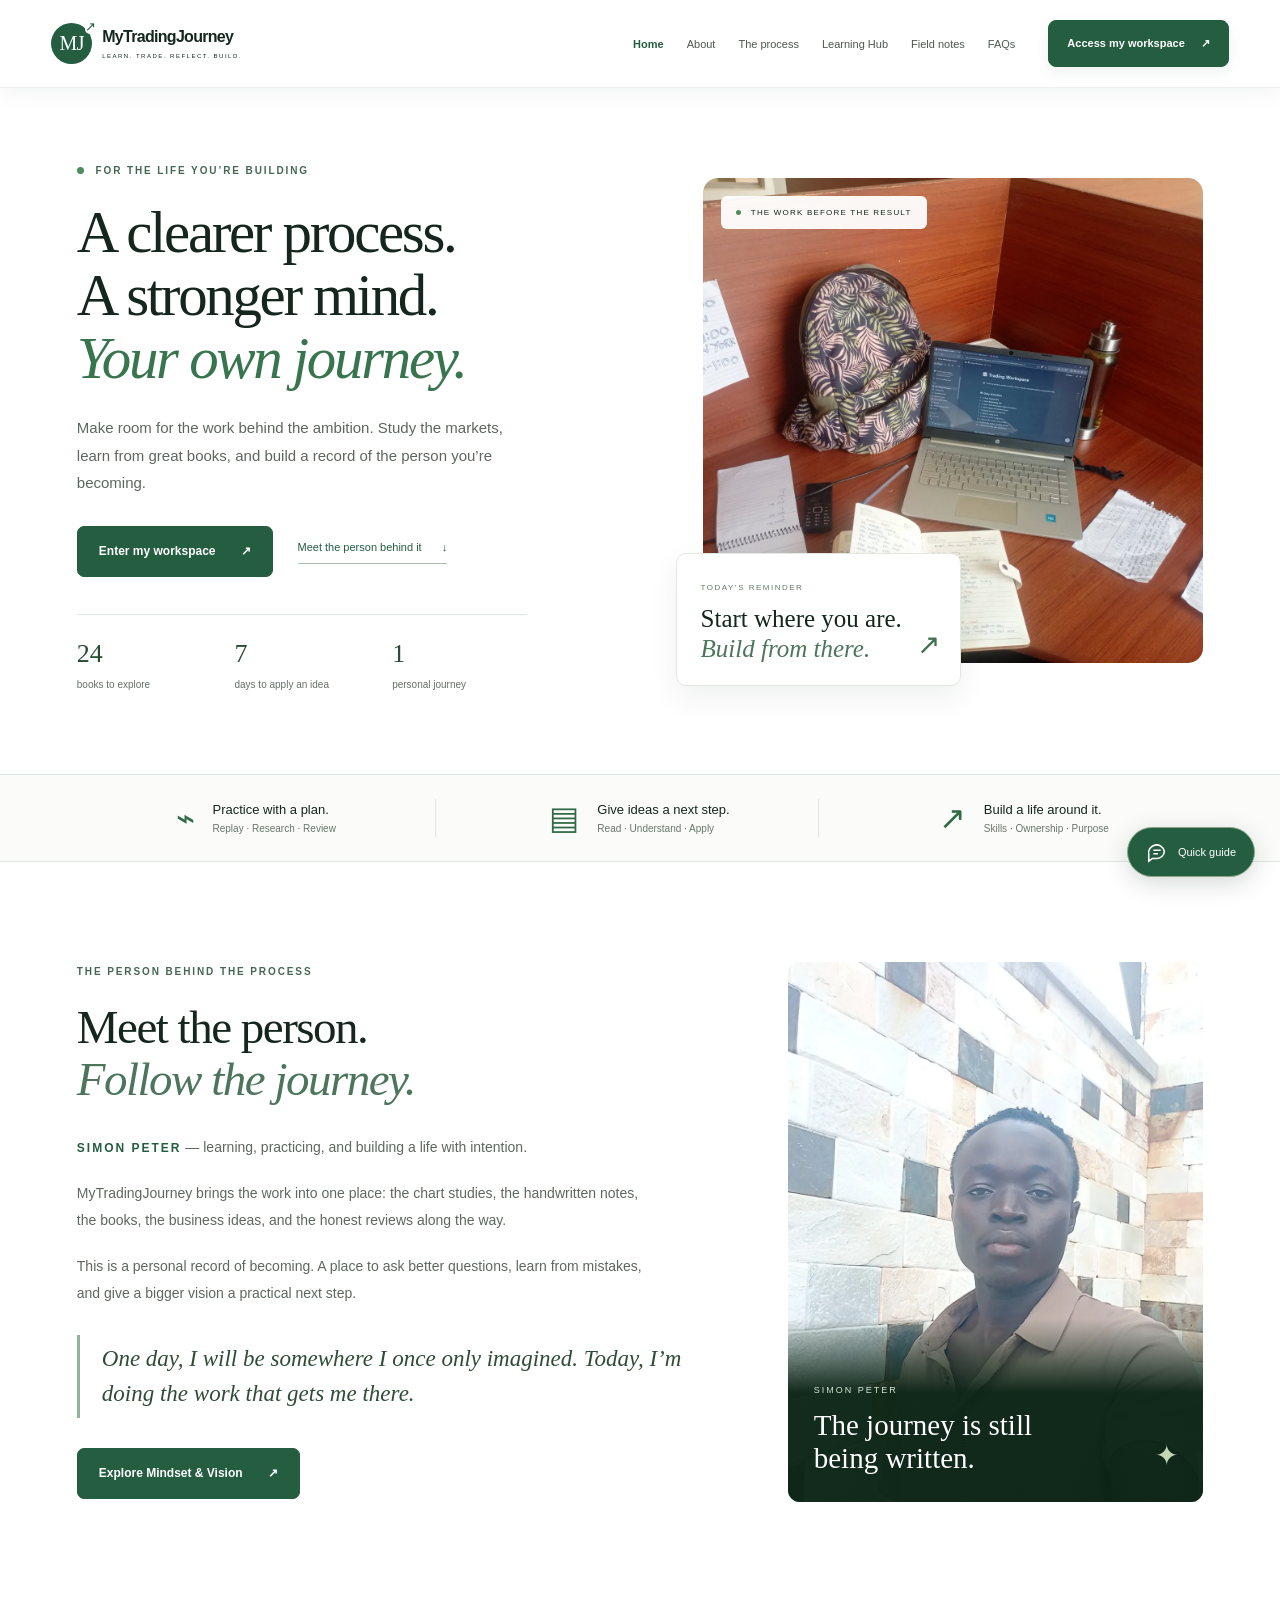
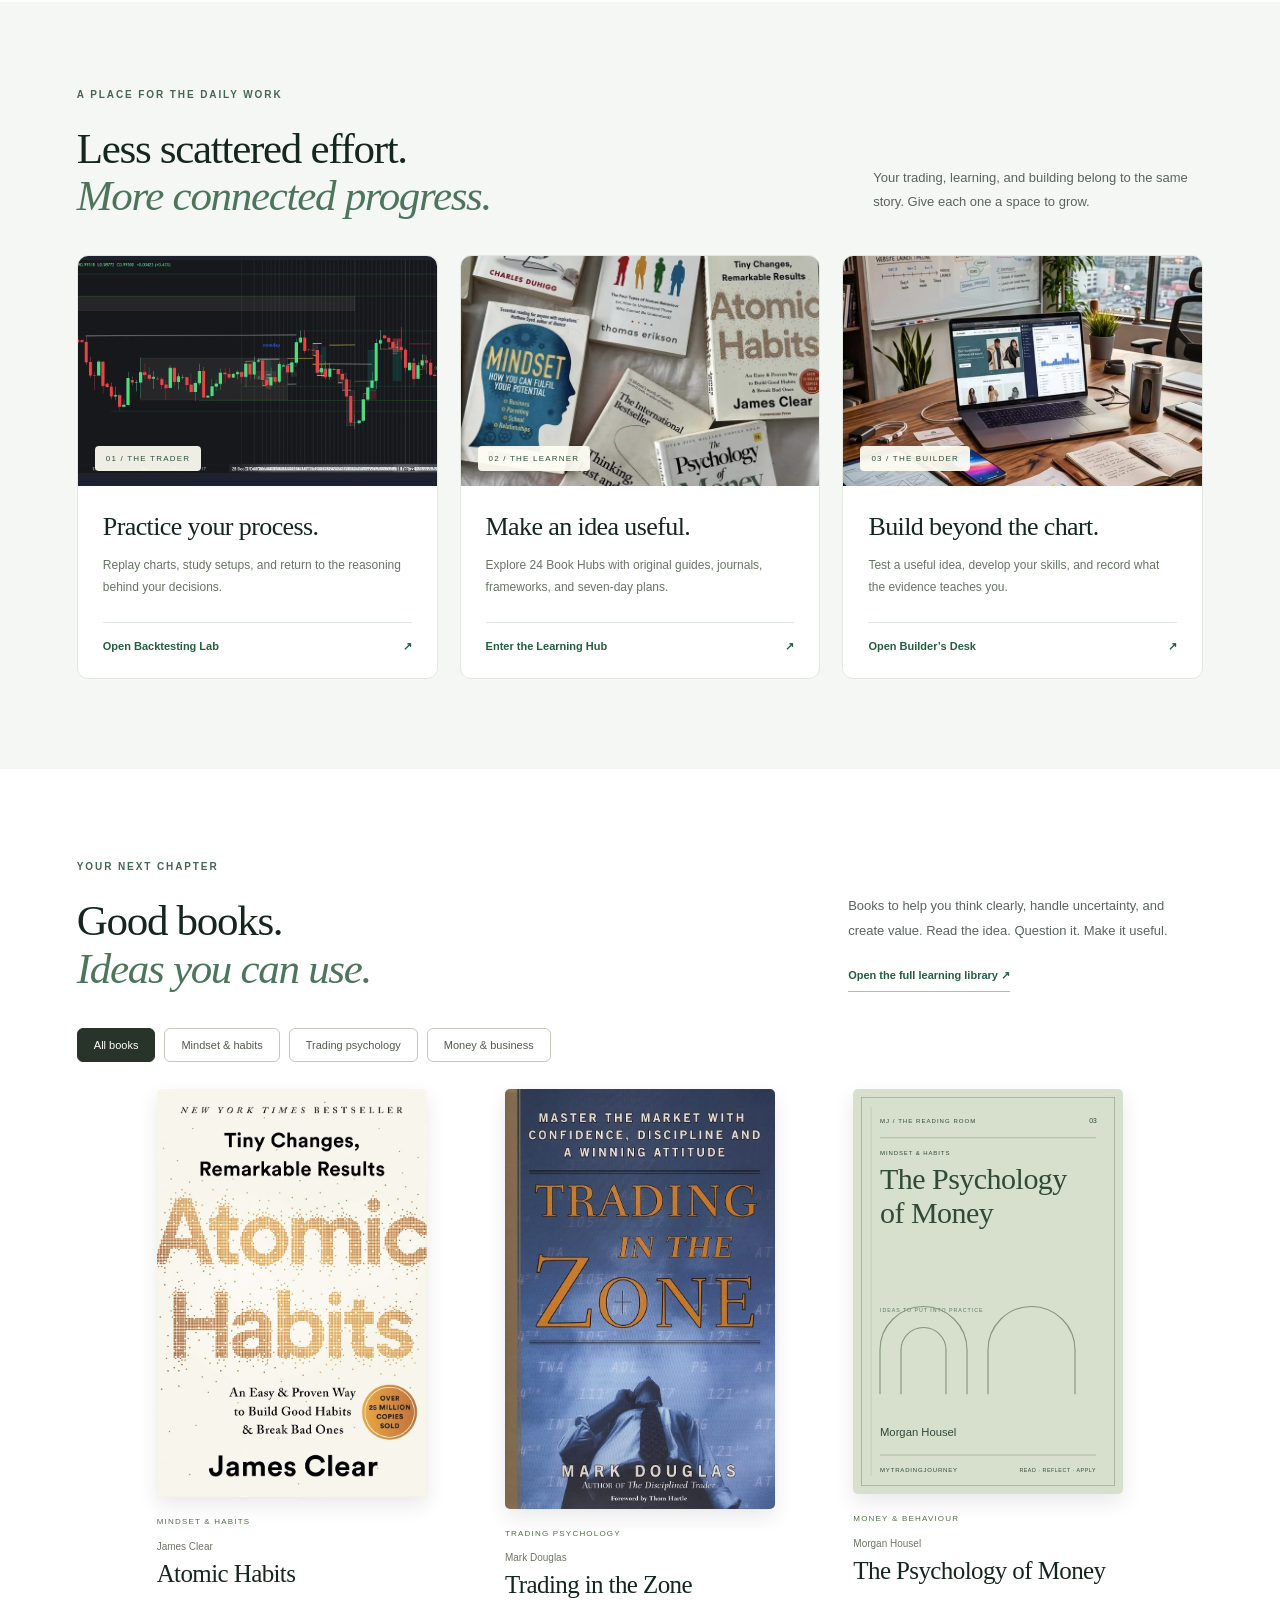
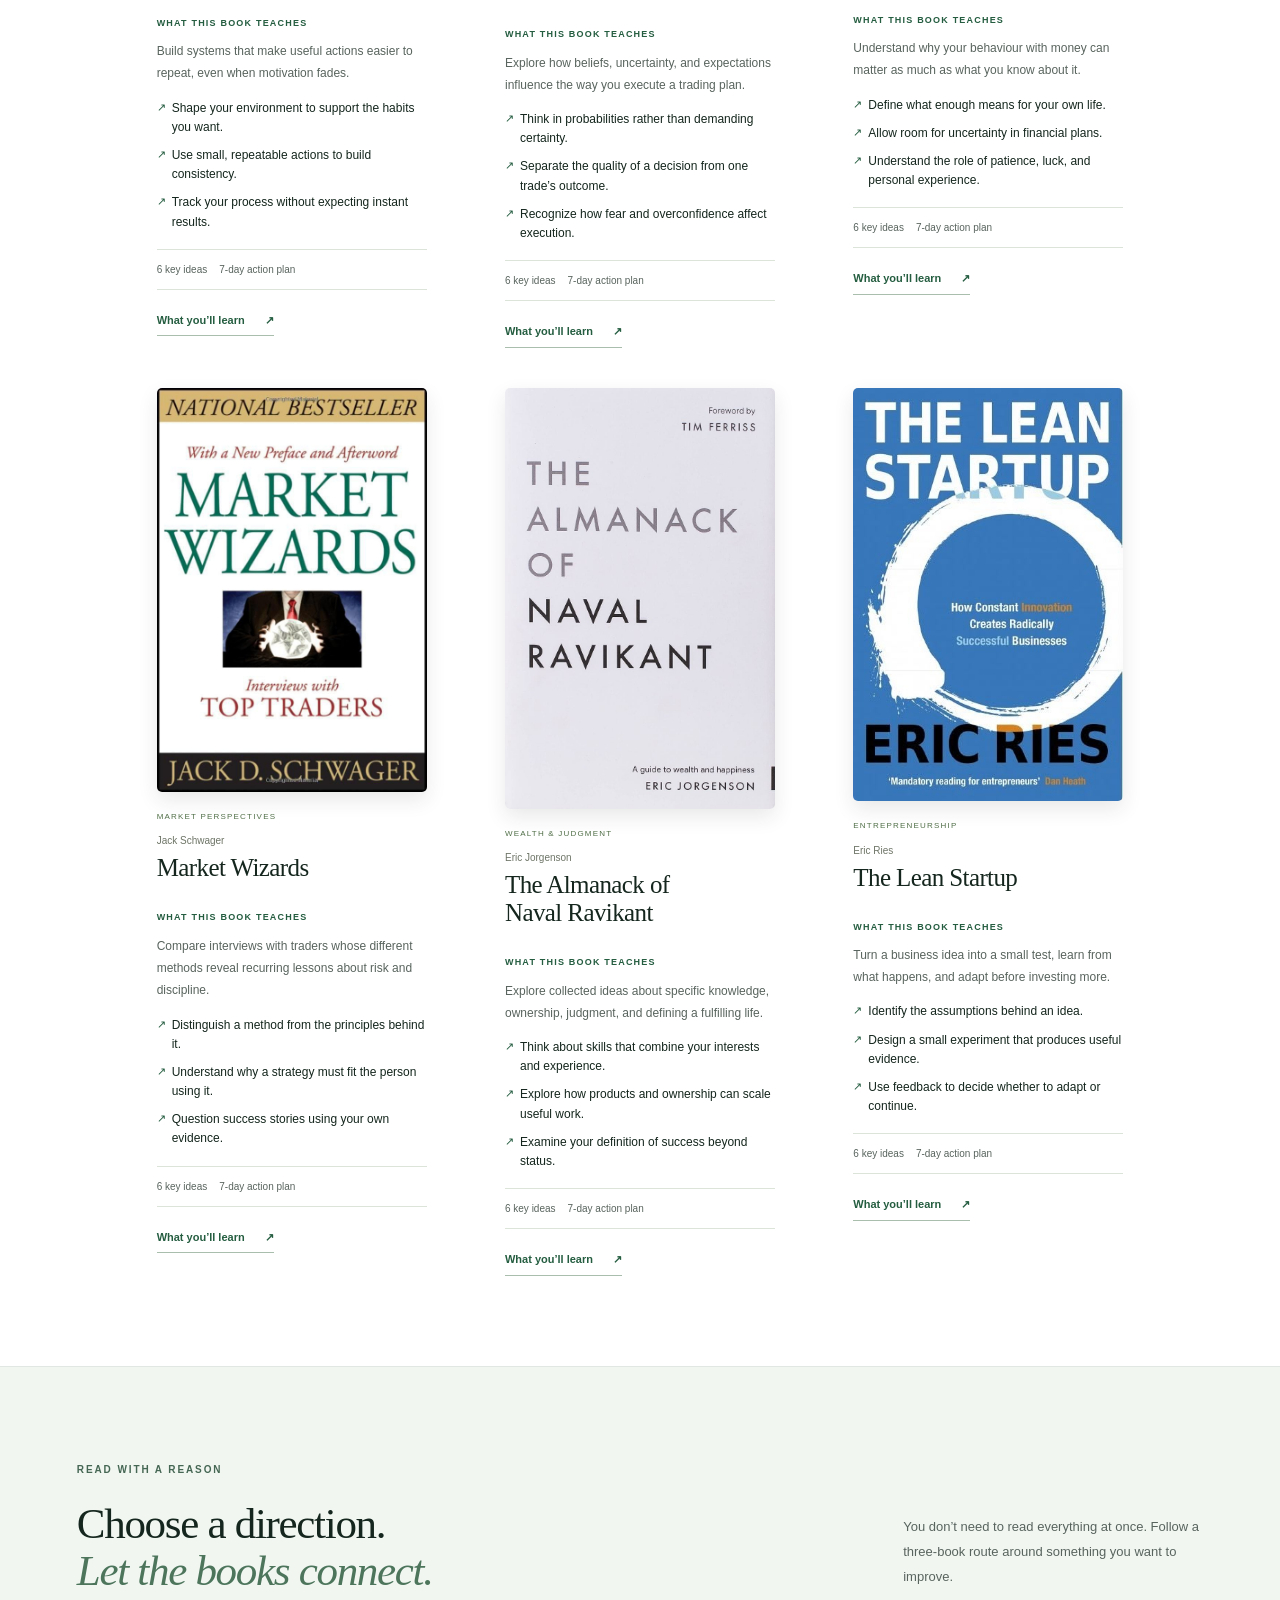
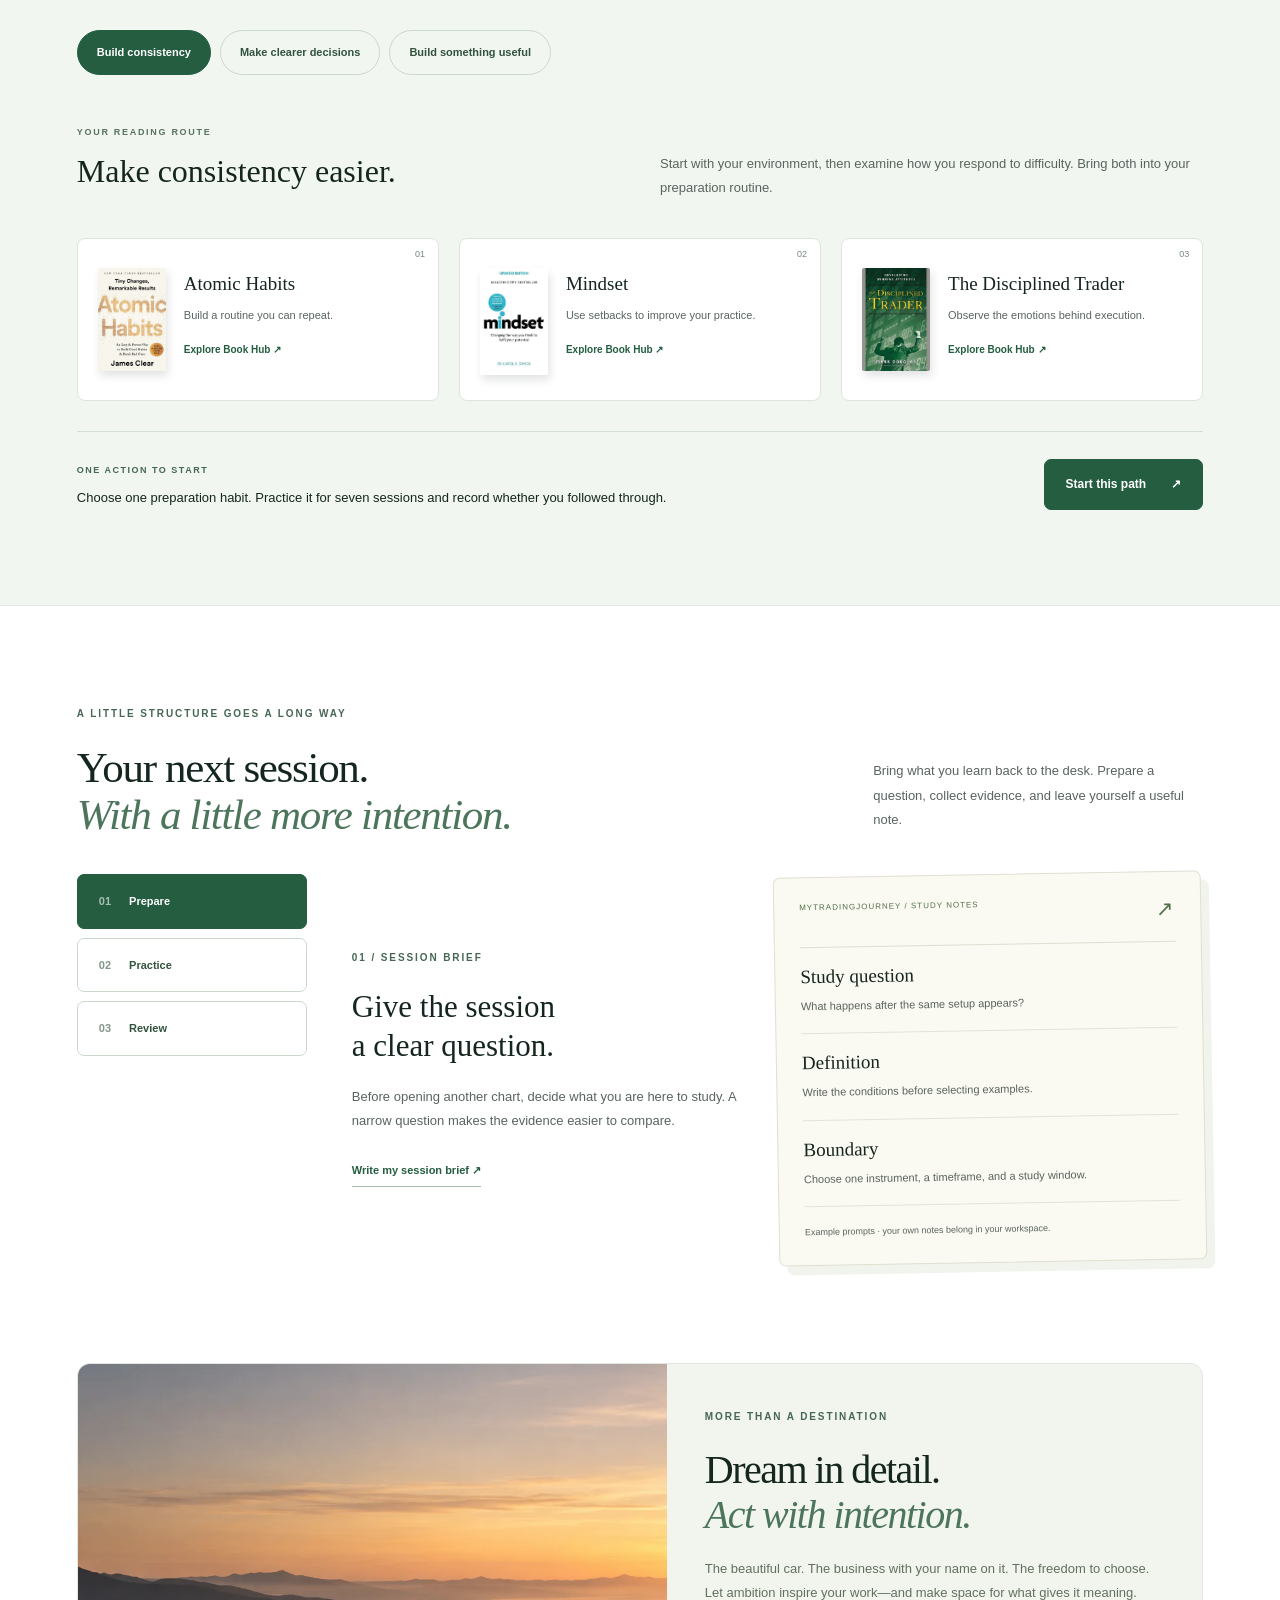
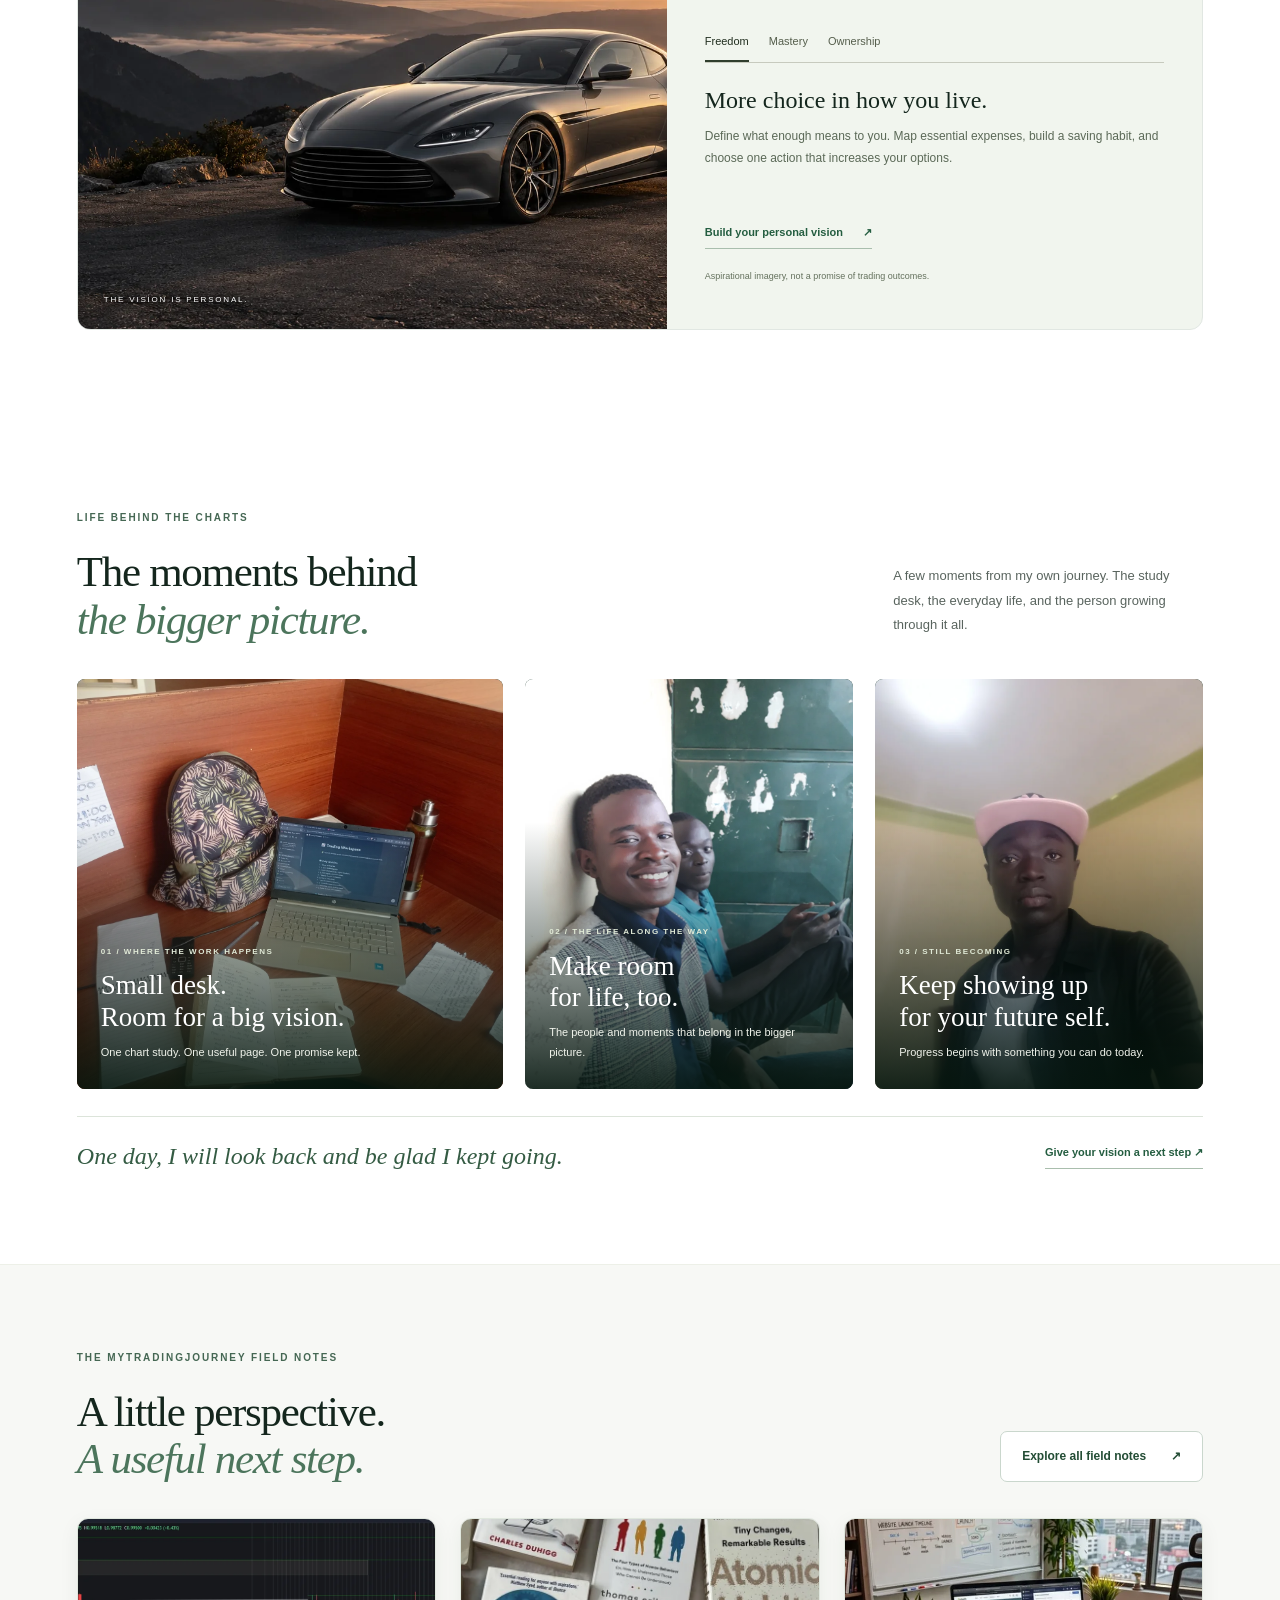
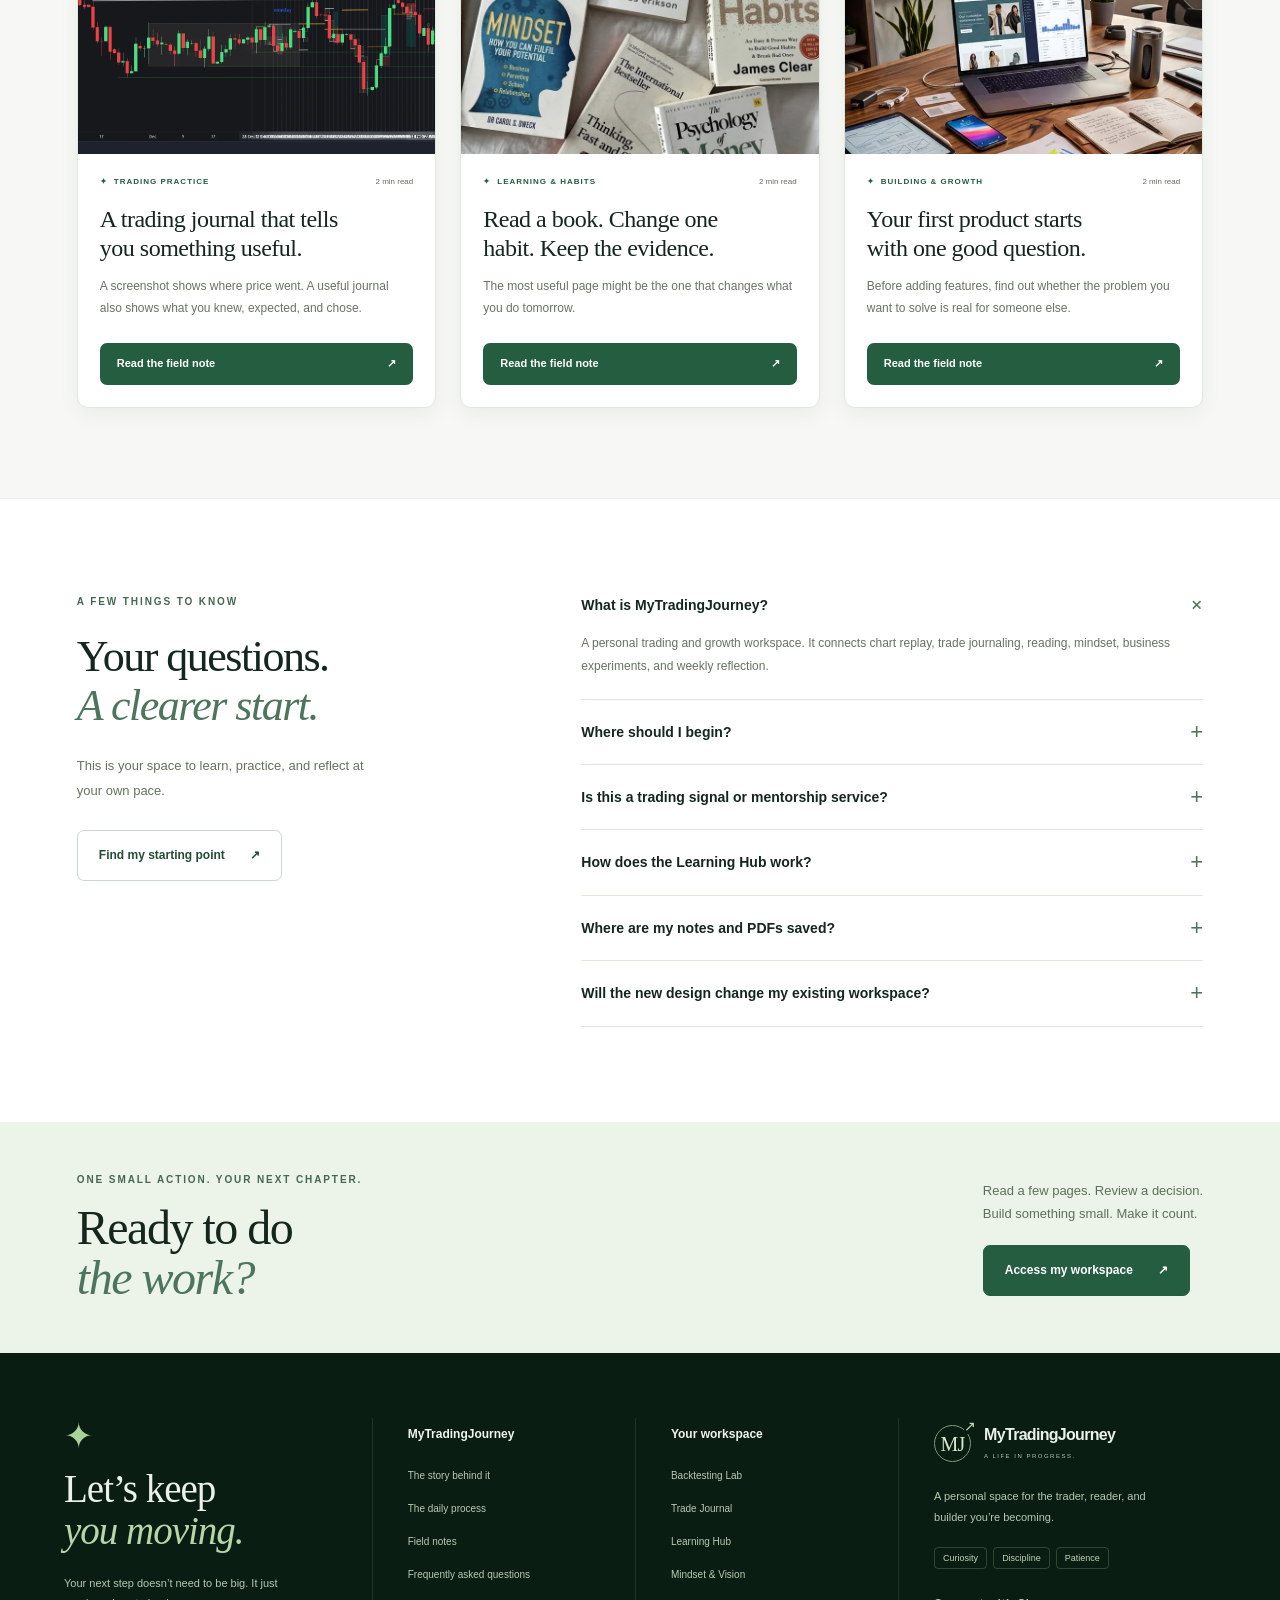
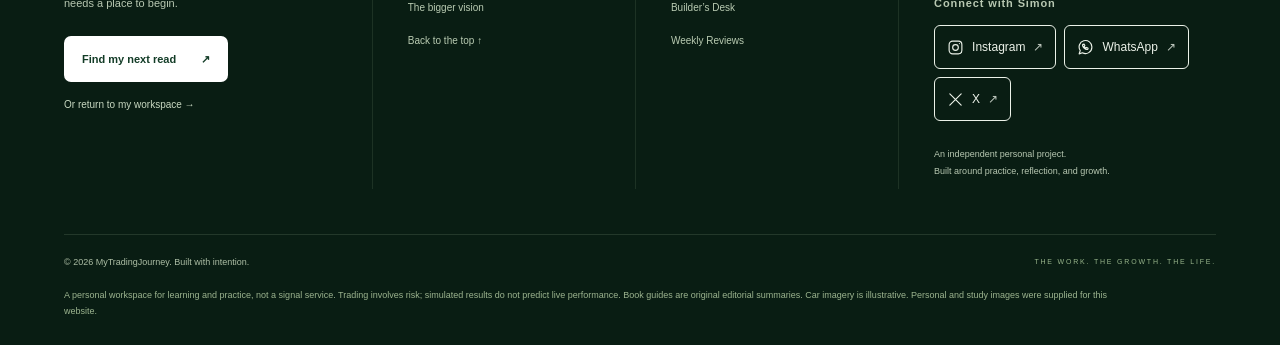
==== commit 88496782: "Add Simon’s social links to public footers and workspace navigation" ====
--- a/index.html
+++ b/index.html
@@ -16,7 +16,7 @@
   <link rel="stylesheet" href="assets/public-site.css?v=20261030ref1">
   <script defer src="assets/field-notes.js?v=20261030ref1"></script>
   <script defer src="assets/public-site.js?v=20261030ref1"></script>
-<link rel="stylesheet" href="css/book-shelf.css?v=20261030teach1"><link rel="stylesheet" href="css/learning-discovery.css?v=20261030teach1"><script defer src="assets/learning-discovery.js?v=20261030teach1"></script><link rel="stylesheet" href="css/personal-story.css?v=20261030photos1"></head>
+<link rel="stylesheet" href="css/book-shelf.css?v=20261030teach1"><link rel="stylesheet" href="css/learning-discovery.css?v=20261030teach1"><script defer src="assets/learning-discovery.js?v=20261030teach1"></script><link rel="stylesheet" href="css/personal-story.css?v=20261030photos1"><link rel="stylesheet" href="css/social-links.css?v=20261031social1"></head>
 <body class="ref-site" data-public-page="home">
 <a class="skip" href="#main">Skip to content</a>
 <header class="site-header ref-header">
@@ -54,7 +54,7 @@
 <div class="ref-footer-grid"><section class="footer-invitation"><span class="footer-symbol" aria-hidden="true">✦</span><h2>Let’s keep<br><em>you moving.</em></h2><p>Your next step doesn’t need to be big. It just needs a place to begin.</p><a class="button ref-white" href="pages/library.html">Find my next read <span>↗</span></a><a class="footer-text-link" href="pages/journey.html#home">Or return to my workspace →</a></section>
 <section><h3>MyTradingJourney</h3><a href="index.html#story">The story behind it</a><a href="index.html#practice">The daily process</a><a href="pages/field-notes.html">Field notes</a><a href="index.html#faq">Frequently asked questions</a><a href="index.html#vision">The bigger vision</a><a href="index.html#main">Back to the top ↑</a></section>
 <section><h3>Your workspace</h3><a href="pages/backtesting.html#sessions">Backtesting Lab</a><a href="pages/journey.html#journal">Trade Journal</a><a href="pages/library.html">Learning Hub</a><a href="pages/journey.html#mindset">Mindset & Vision</a><a href="pages/journey.html#builder">Builder’s Desk</a><a href="pages/journey.html#review">Weekly Reviews</a></section>
-<section class="footer-purpose"><a class="brand" href="index.html"><span class="monogram">MJ<span>↗</span></span><span>MyTradingJourney<small>A LIFE IN PROGRESS.</small></span></a><p>A personal space for the trader, reader, and builder you’re becoming.</p><div class="footer-values"><span>Curiosity</span><span>Discipline</span><span>Patience</span></div><p class="footer-original">An independent personal project.<br>Built around practice, reflection, and growth.</p></section></div>
+<section class="footer-purpose"><a class="brand" href="index.html"><span class="monogram">MJ<span>↗</span></span><span>MyTradingJourney<small>A LIFE IN PROGRESS.</small></span></a><p>A personal space for the trader, reader, and builder you’re becoming.</p><div class="footer-values"><span>Curiosity</span><span>Discipline</span><span>Patience</span></div><p class="mj-social-heading">Connect with Simon</p><nav class="mj-social-links" aria-label="Connect with Simon"><a href="https://www.instagram.com/21hooki?exln=MWs3dmhpMzIwdXVpZA==" target="_blank" rel="noopener noreferrer" aria-label="Instagram — opens in a new tab"><svg viewBox="0 0 24 24" fill="none" stroke="currentColor" stroke-width="1.6" stroke-linecap="round" stroke-linejoin="round" aria-hidden="true"><rect x="3" y="3" width="18" height="18" rx="5"/><circle cx="12" cy="12" r="4"/><circle cx="17.5" cy="6.5" r=".8" fill="currentColor" stroke="none"/></svg><span>Instagram</span><span aria-hidden="true">↗</span></a><a href="https://wa.me/256705386435" target="_blank" rel="noopener noreferrer" aria-label="WhatsApp — opens in a new tab"><svg viewBox="0 0 24 24" fill="none" stroke="currentColor" stroke-width="1.6" stroke-linecap="round" stroke-linejoin="round" aria-hidden="true"><path d="M21 11.5a9 9 0 0 1-13.3 7.9L3 21l1.6-4.7A9 9 0 1 1 21 11.5Z"/><path d="M8.2 7.5c-.9 1.5.2 3.6 1.8 5.2s3.7 2.7 5.2 1.8l.5-1.6-2-1-1 1c-1.2-.5-2.1-1.4-2.6-2.6l1-1-1-2Z"/></svg><span>WhatsApp</span><span aria-hidden="true">↗</span></a><a href="https://x.com/21hooki" target="_blank" rel="noopener noreferrer" aria-label="X — opens in a new tab"><svg viewBox="0 0 24 24" fill="none" stroke="currentColor" stroke-width="1.6" stroke-linecap="round" stroke-linejoin="round" aria-hidden="true"><path d="m4 4 16 16M20 4 4 20"/></svg><span>X</span><span aria-hidden="true">↗</span></a></nav><p class="footer-original">An independent personal project.<br>Built around practice, reflection, and growth.</p></section></div>
 <div class="ref-footer-bottom"><p>© <span id="year">2026</span> MyTradingJourney. Built with intention.</p><span>THE WORK. THE GROWTH. THE LIFE.</span></div><p class="ref-disclosure">A personal workspace for learning and practice, not a signal service. Trading involves risk; simulated results do not predict live performance. Book guides are original editorial summaries. Car imagery is illustrative. Personal and study images were supplied for this website.</p>
 </footer>
 <button type="button" class="quick-guide-toggle" aria-label="Quick guide" aria-expanded="false" aria-controls="quick-guide"><svg width="22" height="22" viewBox="0 0 24 24" fill="none" stroke="currentColor" stroke-width="1.7" aria-hidden="true"><path d="M20 11a8 8 0 0 1-8 8H7l-4 3v-7a8 8 0 1 1 17-4Z"/><path d="M8 10h8M8 14h5"/></svg><span class="guide-button-label">Quick guide</span></button>
--- a/css/social-links.css
+++ b/css/social-links.css
@@ -0,0 +1,14 @@
+/* Personal links use text labels and explicit focus states in both site themes. */
+.mj-social-heading{font-size:11px;font-weight:600;letter-spacing:.08em;margin:22px 0 12px}
+.mj-social-links{display:flex;flex-wrap:wrap;gap:8px}
+.mj-social-links a{box-sizing:border-box;display:inline-flex!important;align-items:center;justify-content:center;gap:8px;min-height:44px;padding:10px 12px;margin:0!important;border:1px solid currentColor;border-radius:6px;color:inherit!important;font:inherit;font-size:12px;text-decoration:none!important;line-height:1.3}
+.mj-social-links svg{width:17px;height:17px;flex:none}
+.mj-social-links a>span:last-child{font-size:12px;opacity:.8}
+.mj-social-links a:hover{text-decoration:underline!important;text-underline-offset:4px}
+.mj-social-links a:focus-visible{outline:2px solid currentColor;outline-offset:4px}
+.mj-sidebar-connect{color:var(--mj-ink);padding:0 8px 24px}
+.mj-sidebar-connect .mj-social-heading{font-size:10px}
+.mj-sidebar-connect .mj-social-links{display:grid;grid-template-columns:1fr}
+.mj-sidebar-connect .mj-social-links a{justify-content:flex-start;font-size:11px}
+.mj-sidebar-connect .mj-social-links a>span:last-child{margin-left:auto}
+@media print{.mj-social-links,.mj-social-heading{display:none!important}}
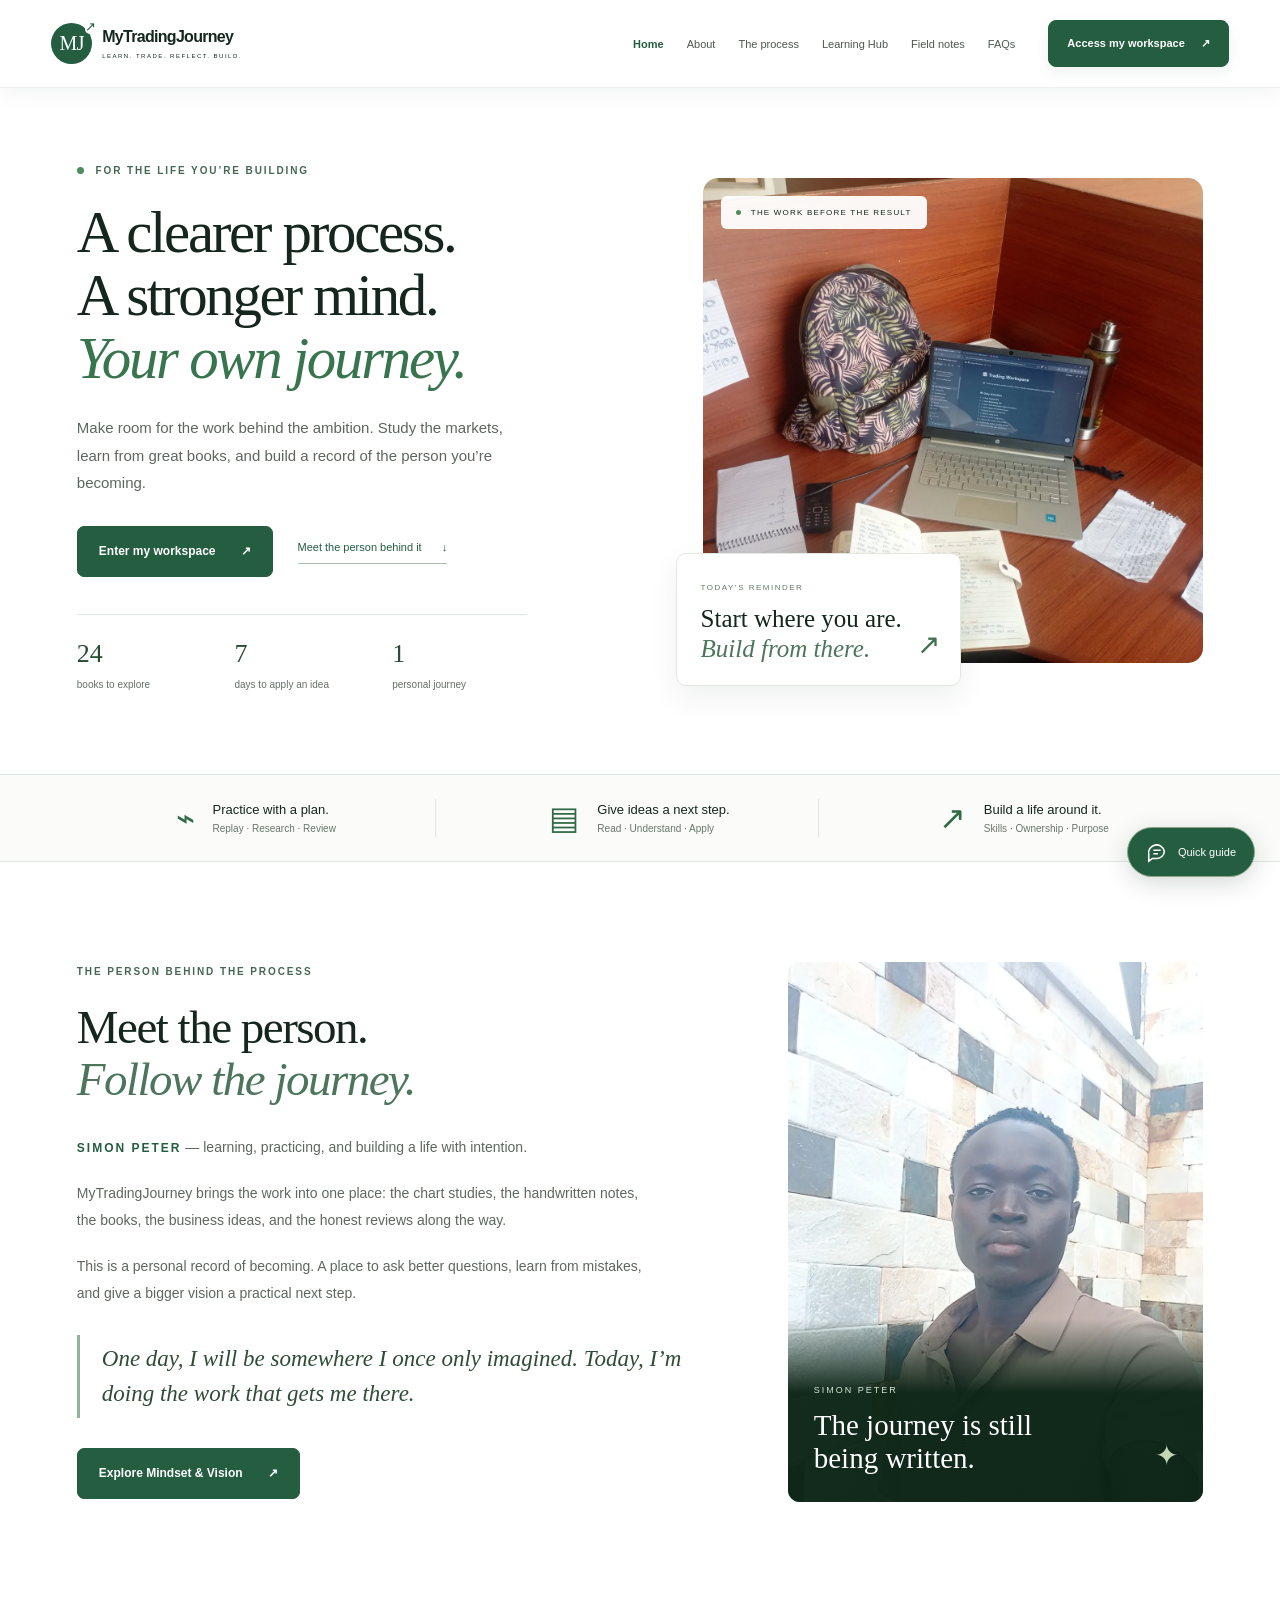
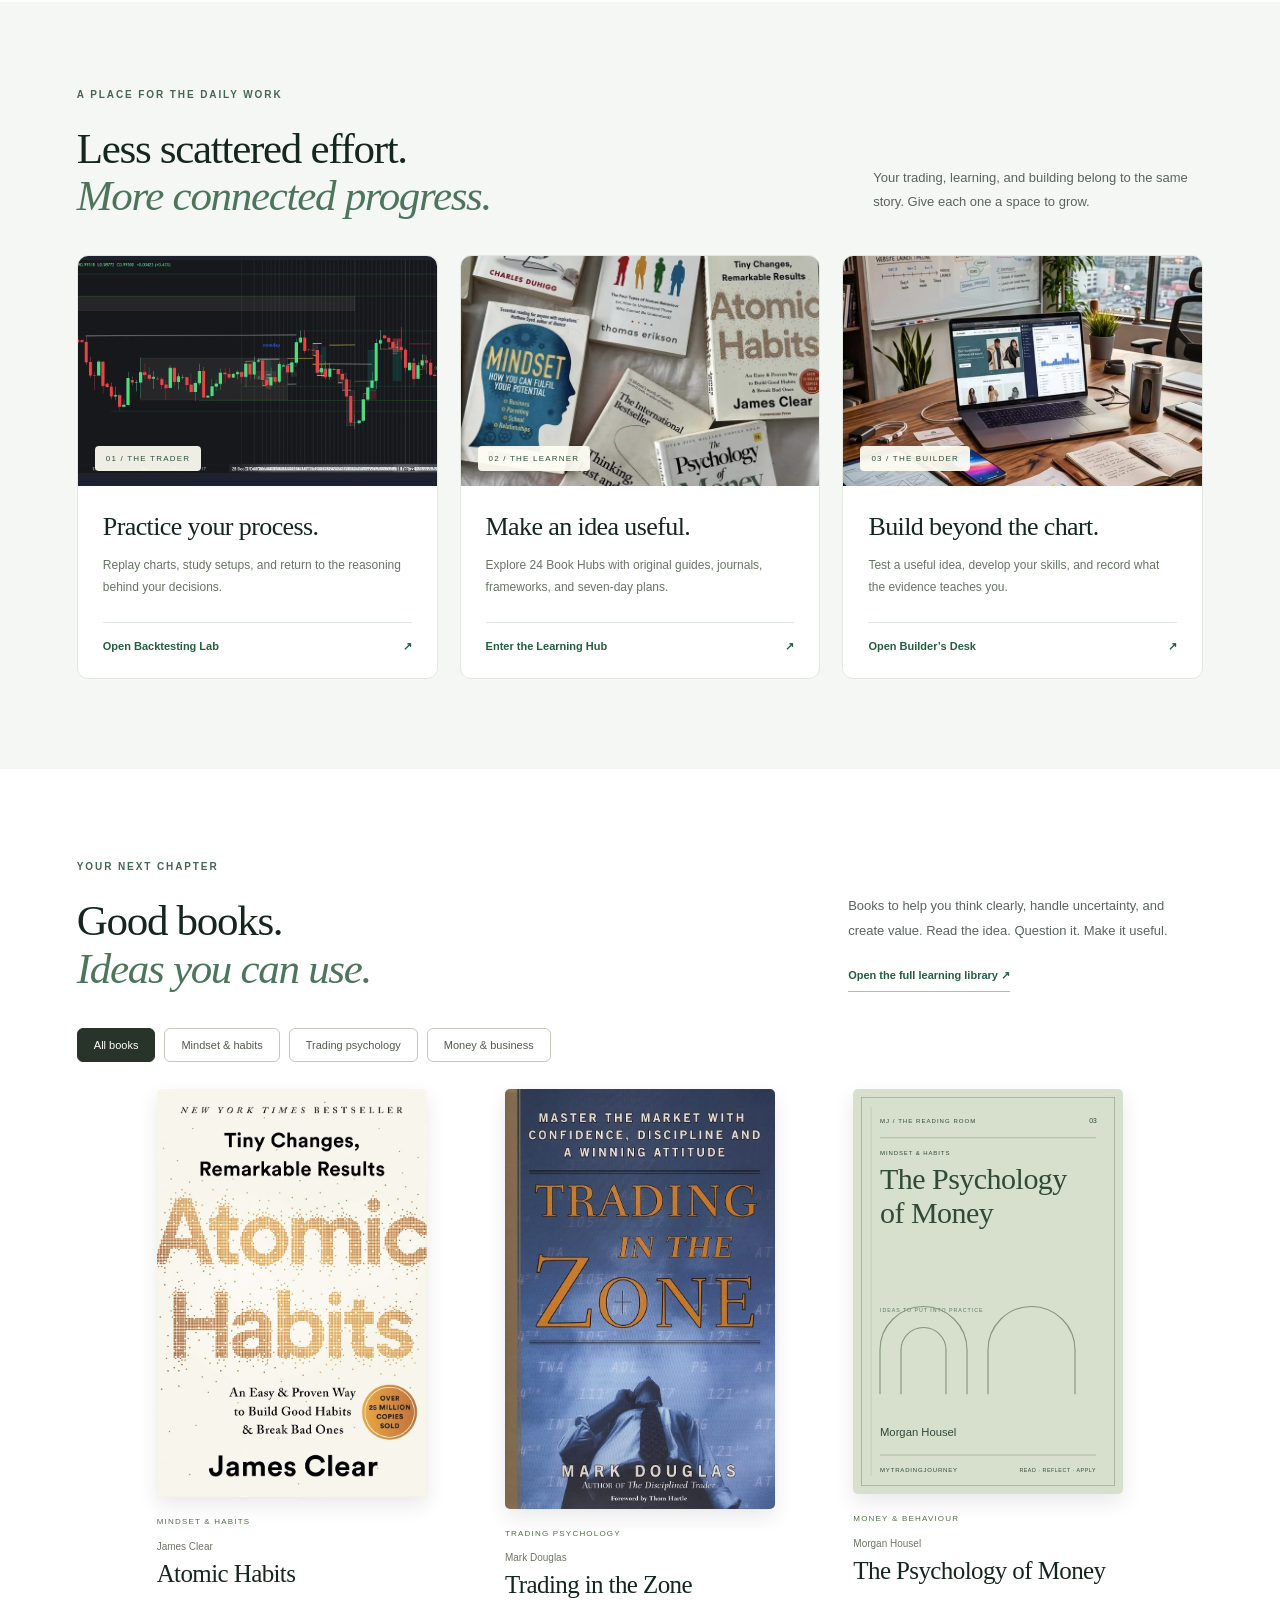
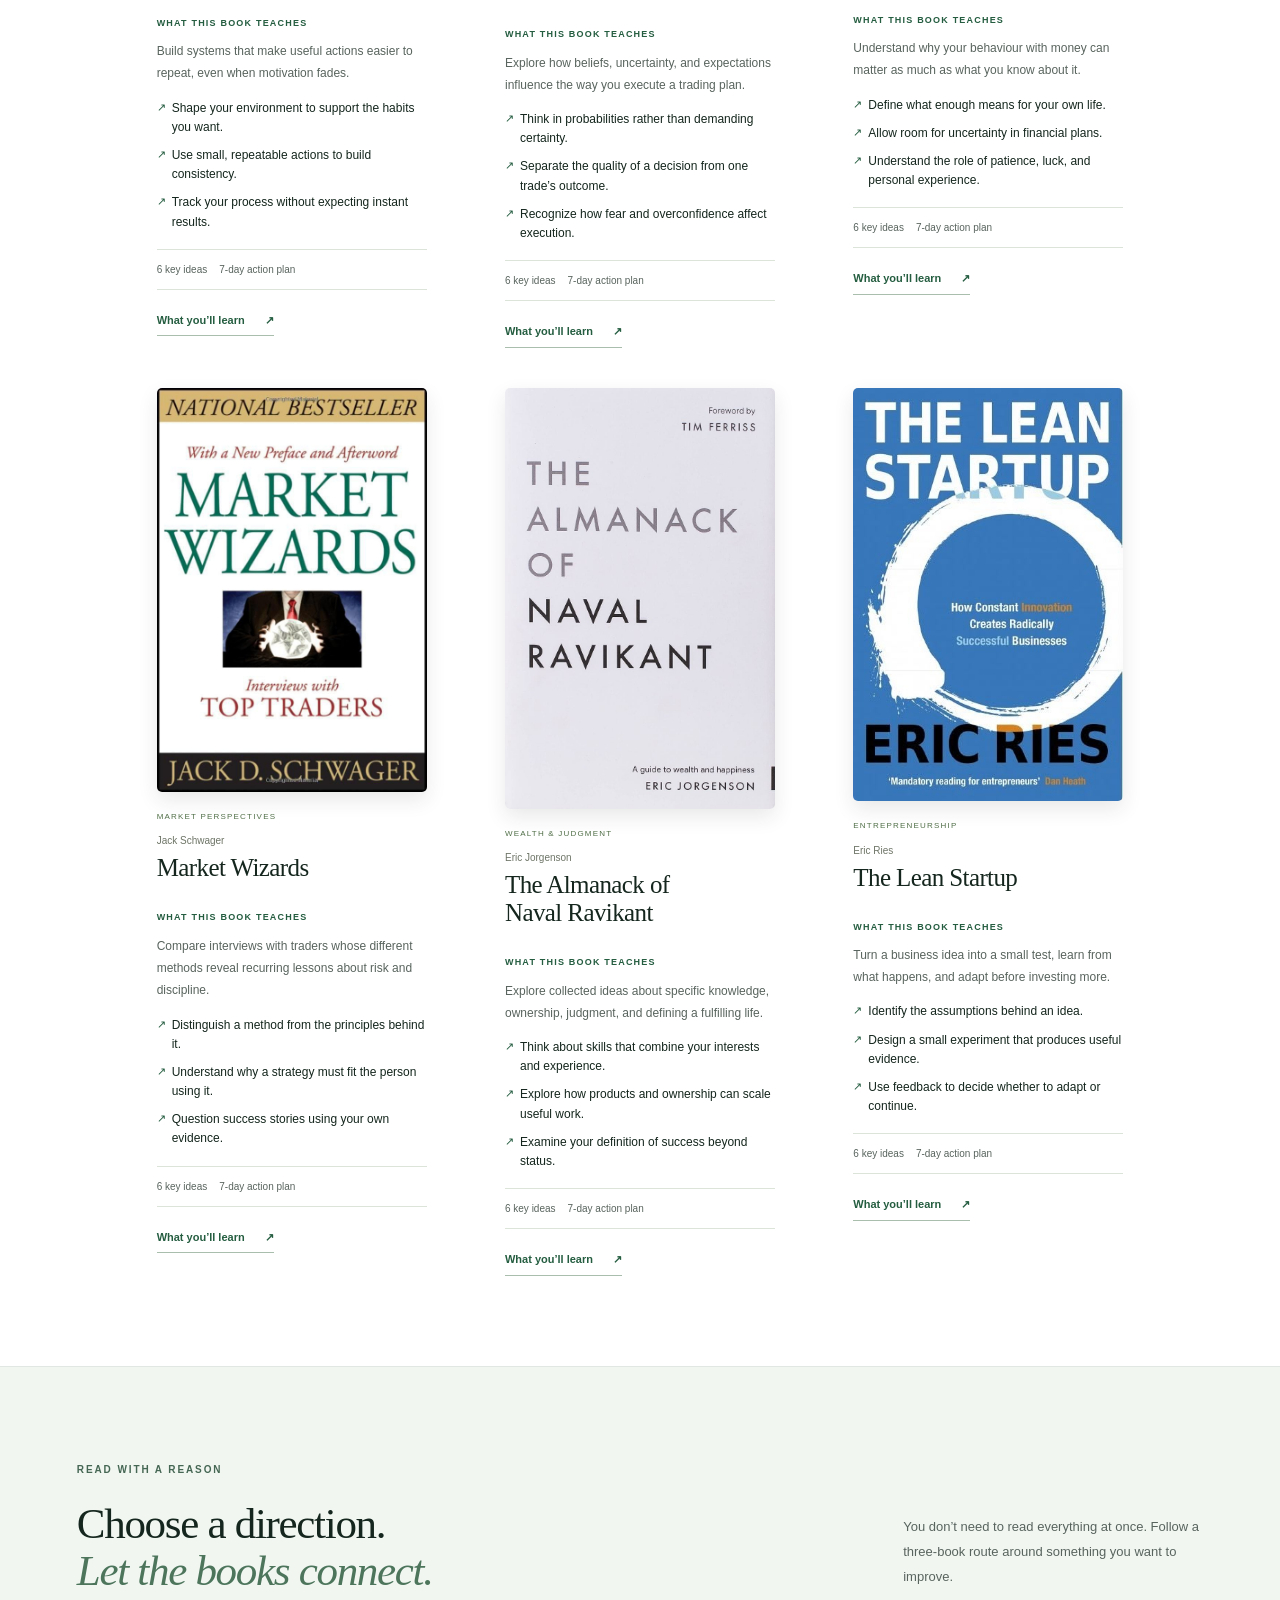
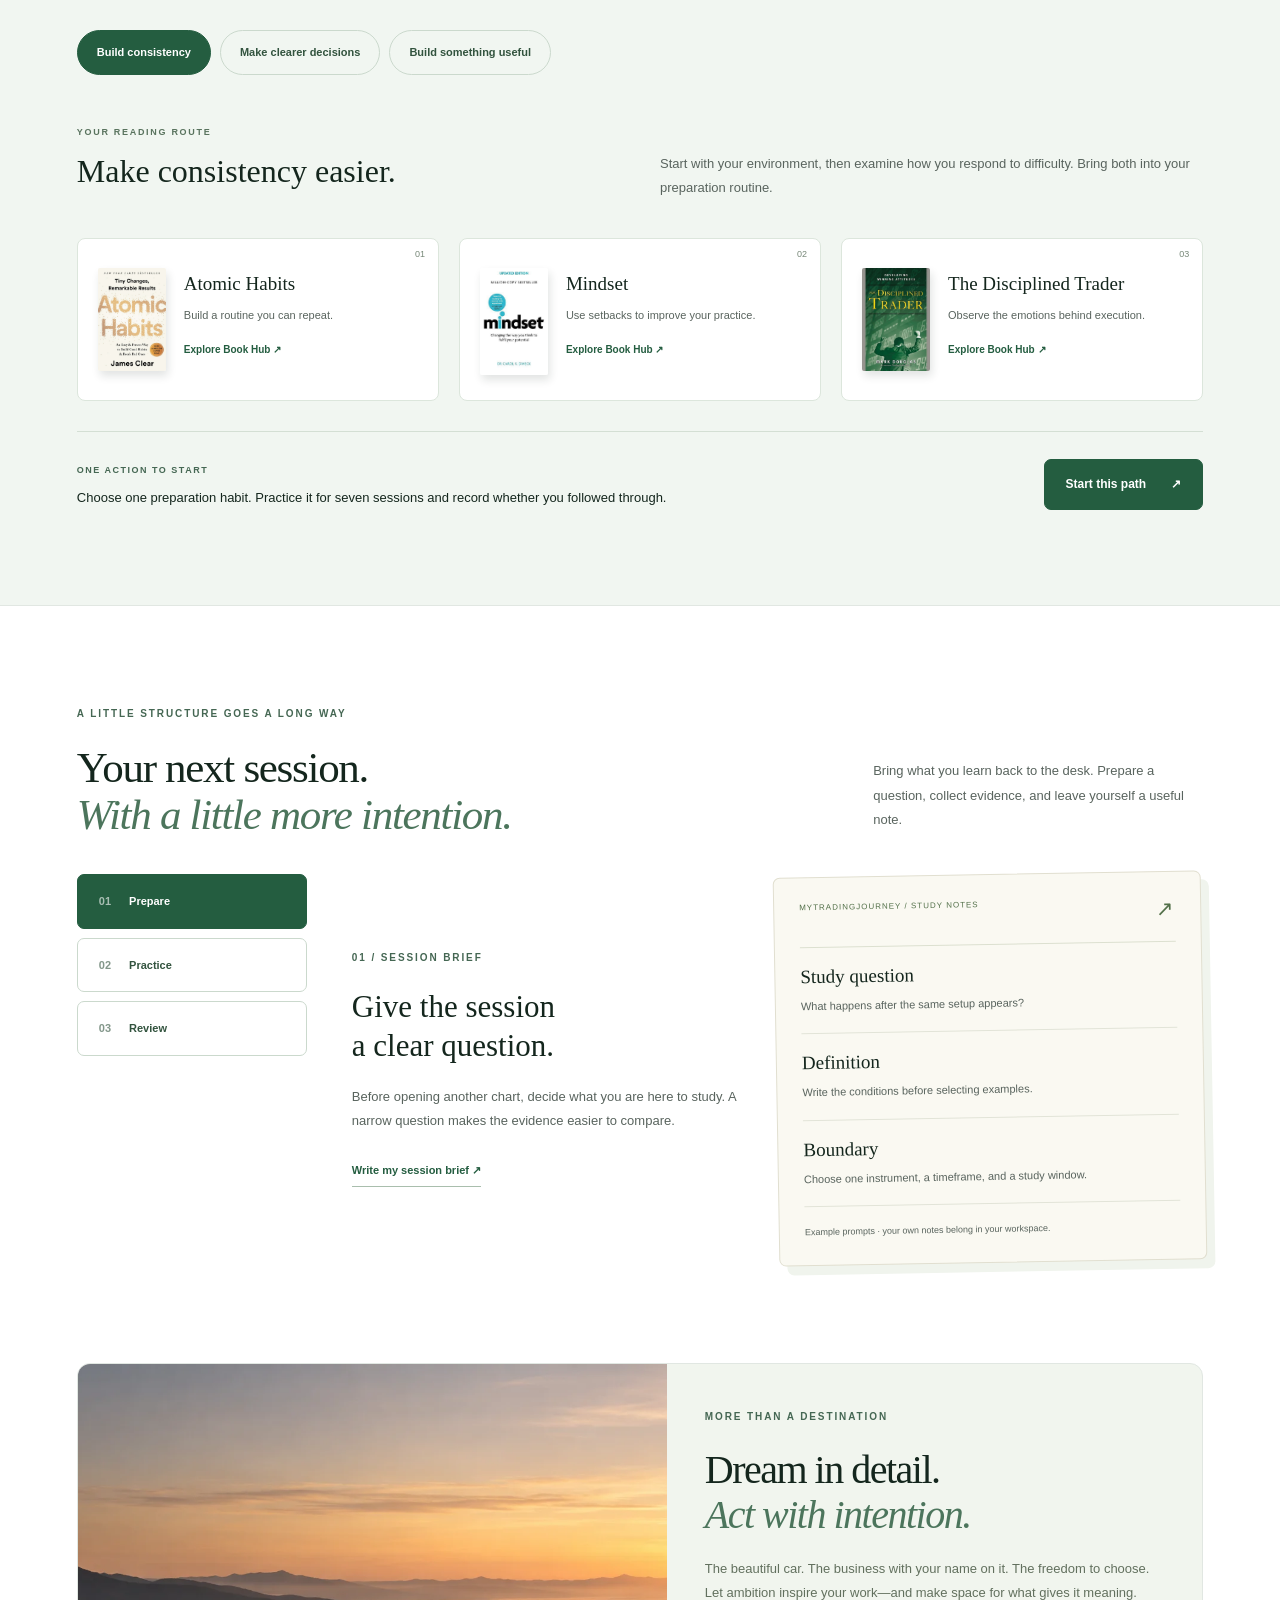
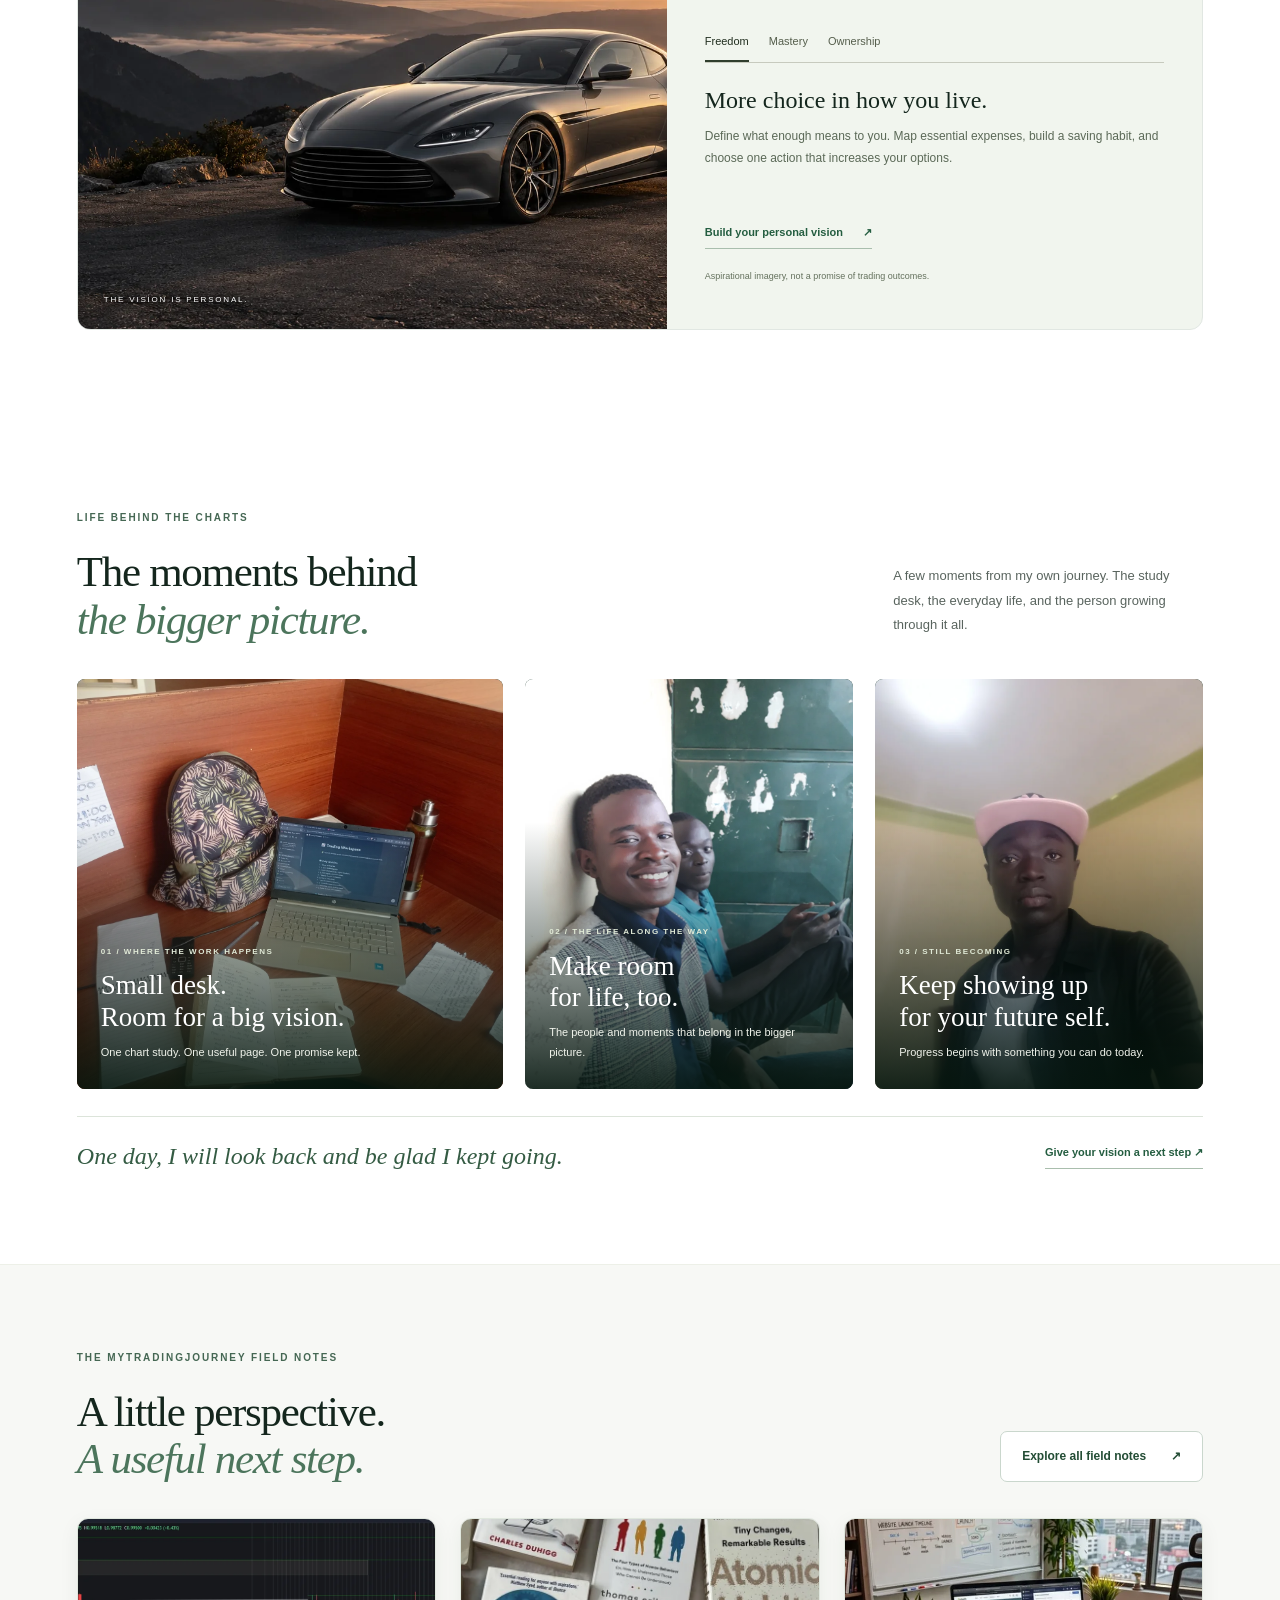
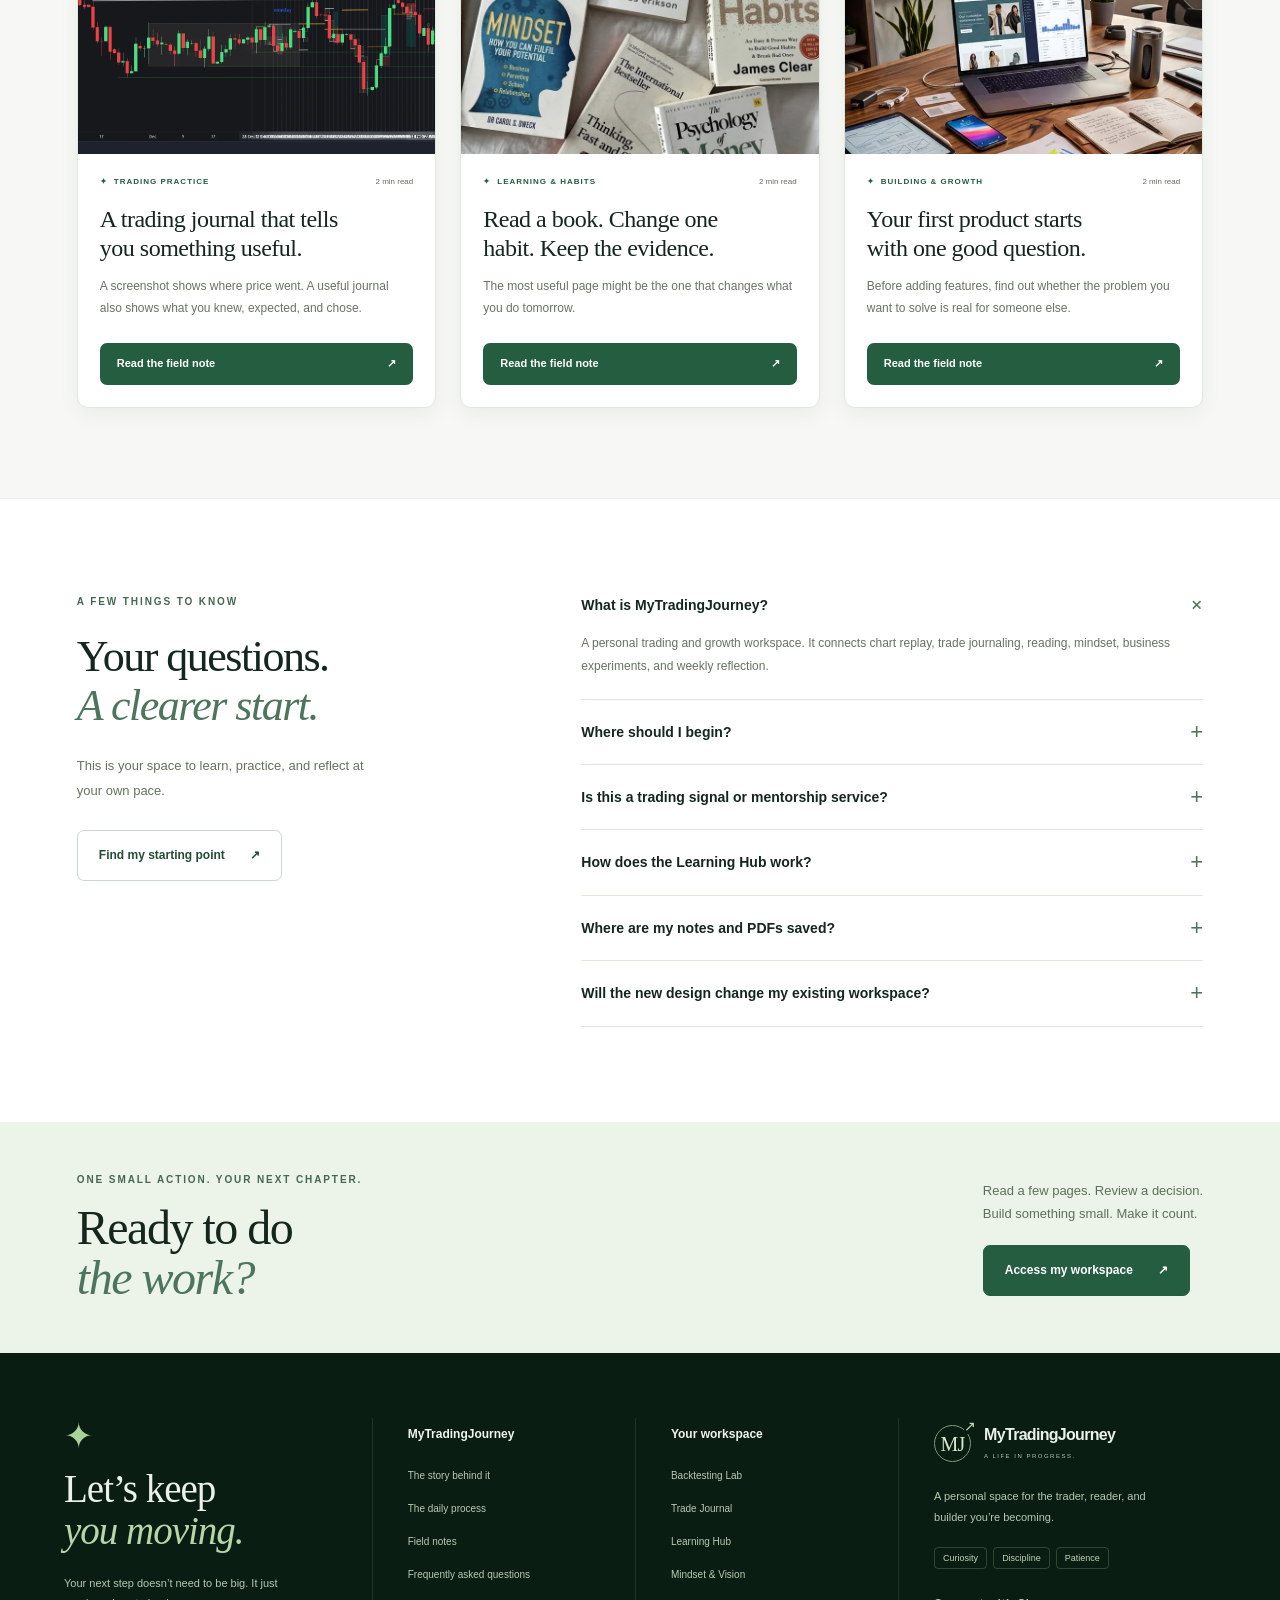
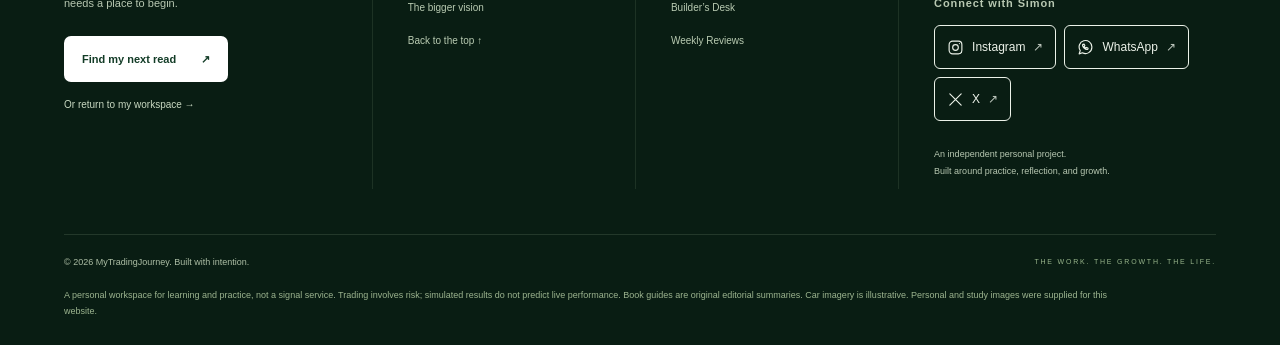
==== commit 4d576957: "Save signed-in learning, files and resumable drafts to private account database" ====
--- a/index.html
+++ b/index.html
@@ -45,7 +45,7 @@
 <details><summary>Where should I begin?<span aria-hidden="true">+</span></summary><p>Choose one small action: study a setup in Backtesting Lab, open a Book Hub, or record a decision in your Trade Journal. The quick guide links you to each space.</p></details>
 <details><summary>Is this a trading signal or mentorship service?<span aria-hidden="true">+</span></summary><p>No. MyTradingJourney is a personal learning and practice project. The tools help organize your own research and reflections; they don’t provide signals or promise returns.</p></details>
 <details><summary>How does the Learning Hub work?<span aria-hidden="true">+</span></summary><p>Each of the 24 books opens a guide with big ideas, original application frameworks, a seven-day plan, journal prompts, and a daily checklist. You can add a PDF and keep learning notes.</p></details>
-<details><summary>Where are my notes and PDFs saved?<span aria-hidden="true">+</span></summary><p>Existing workspace records and account PDFs use your signed-in account. New Book Hub progress saves on the current device; previously saved device PDFs stay on that device. Hub JSON export/import lets you move progress, while PDF files need to be kept separately.</p></details>
+<details><summary>Where are my notes and PDFs saved?<span aria-hidden="true">+</span></summary><p>When signed in, your workspace entries, learning progress, notes, plans, checklists, ratings, goals, and drafts save privately to your database account. Uploaded PDFs and images use private account storage. The Library can import previous device progress and PDFs while keeping the originals. Guest edits stay in the open tab; sign in for cloud saving.</p></details>
 <details><summary>Will the new design change my existing workspace?<span aria-hidden="true">+</span></summary><p>Your existing workspace, accounts, book covers, and PDF tools remain available. Use “Access my workspace” to return to your tools.</p></details>
 </div></section>
 <section class="ref-next" id="life"><div class="ref-container"><div><p class="eyebrow">ONE SMALL ACTION. YOUR NEXT CHAPTER.</p><h2>Ready to do<br><em>the work?</em></h2></div><div><p>Read a few pages. Review a decision.<br>Build something small. Make it count.</p><a class="button ref-primary" href="pages/login.html?next=journey">Access my workspace <span>↗</span></a></div></div></section>
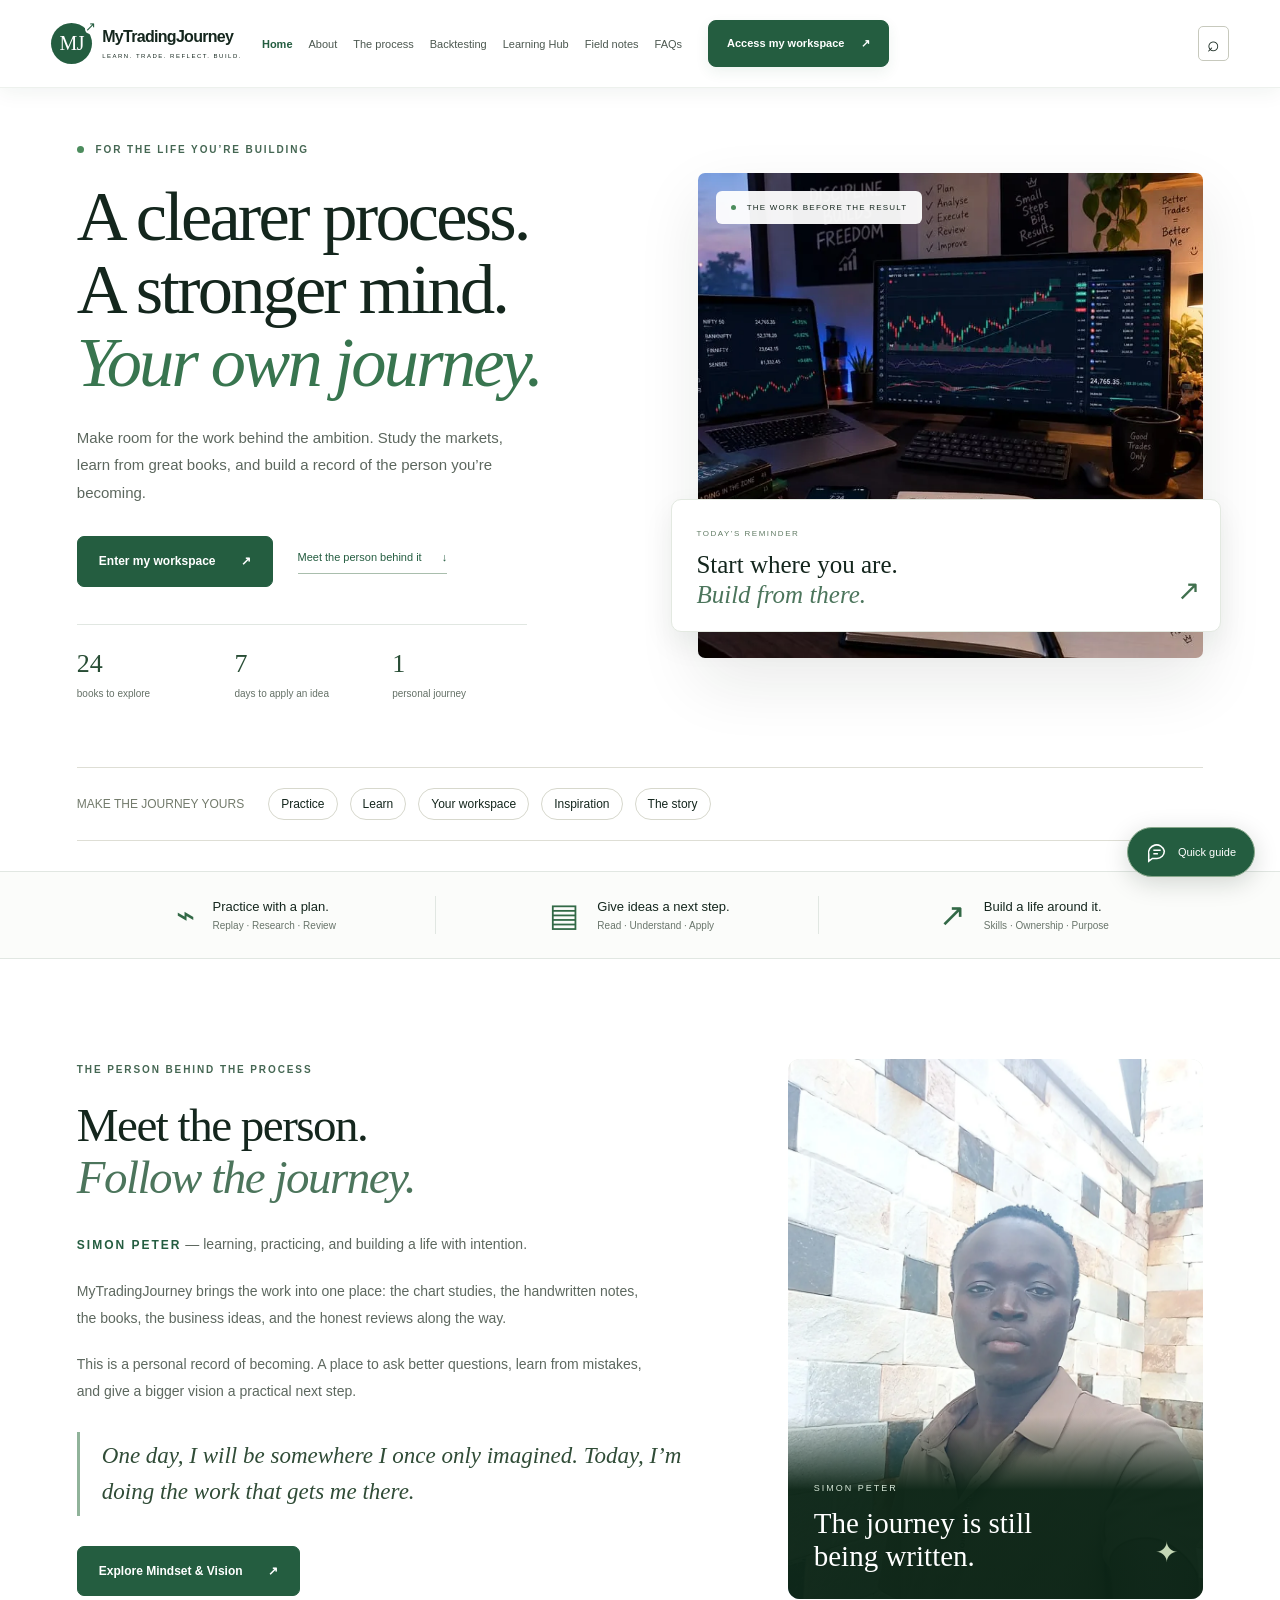
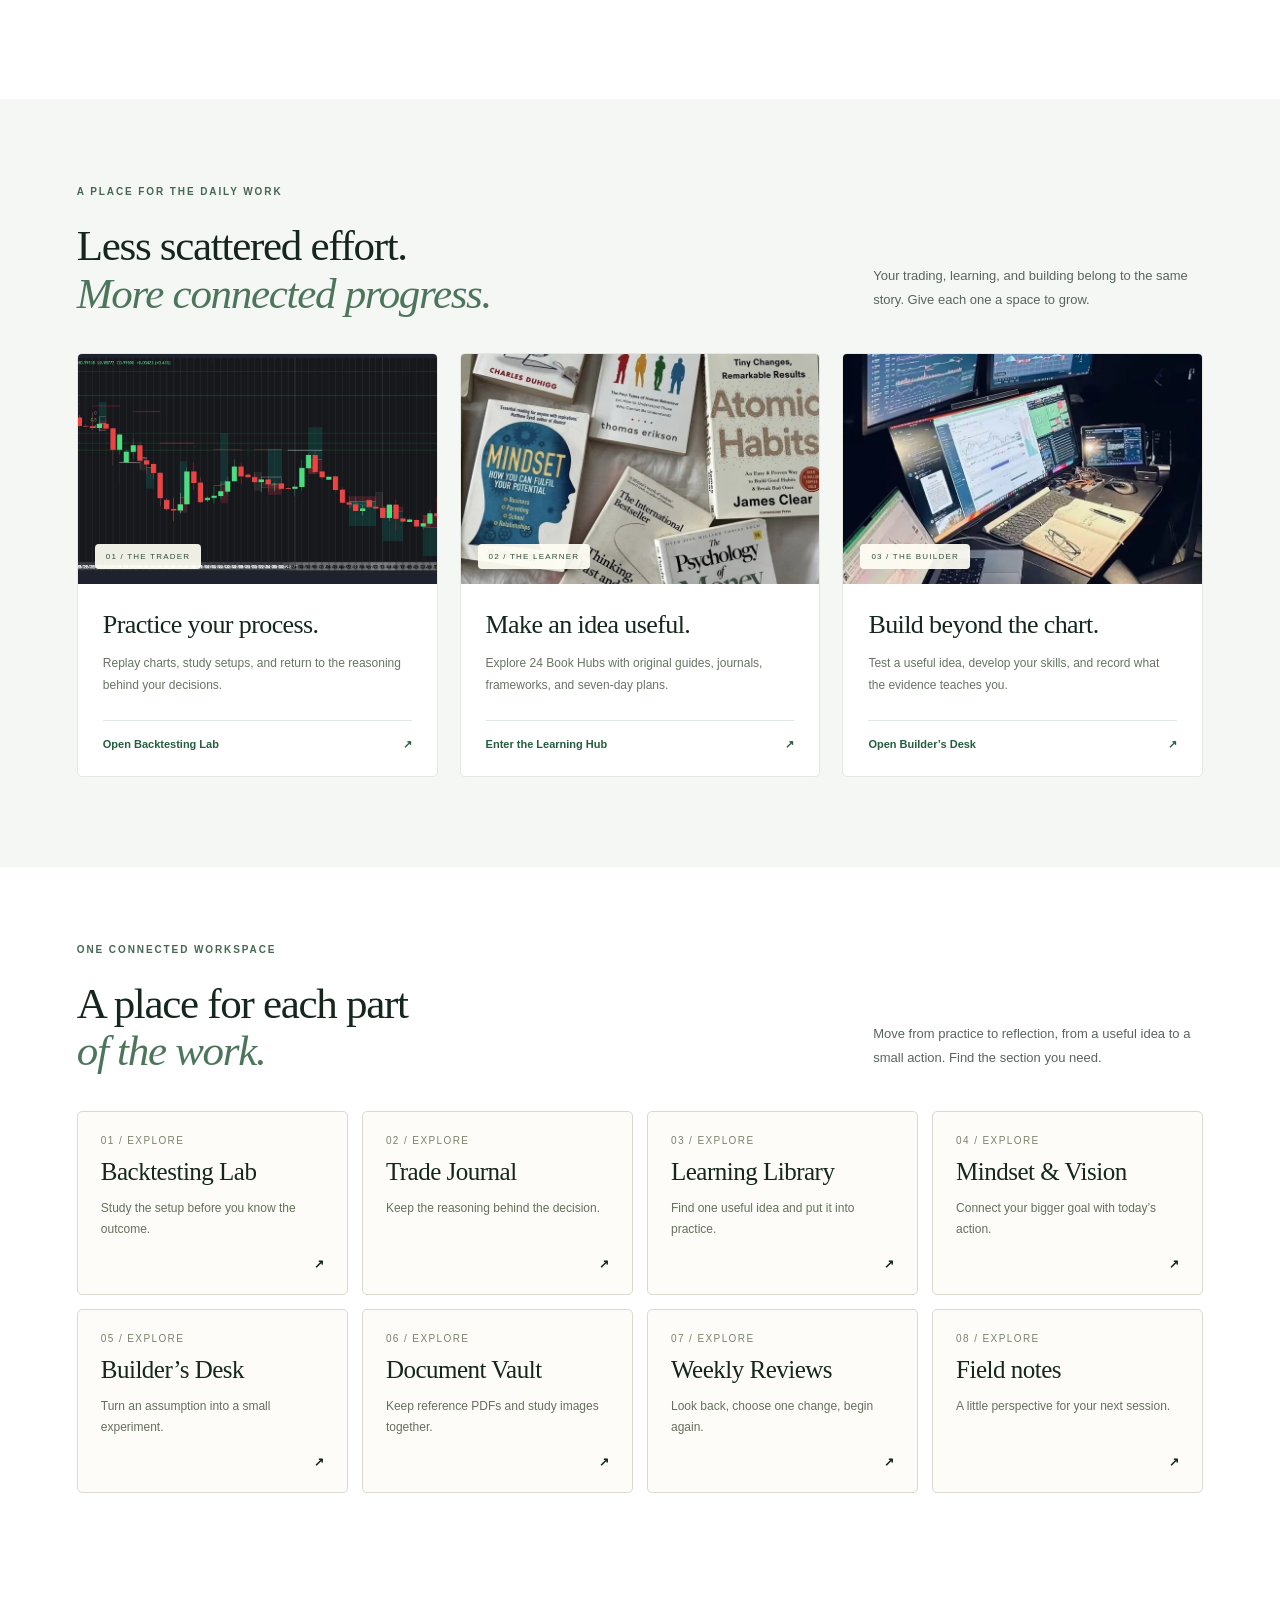
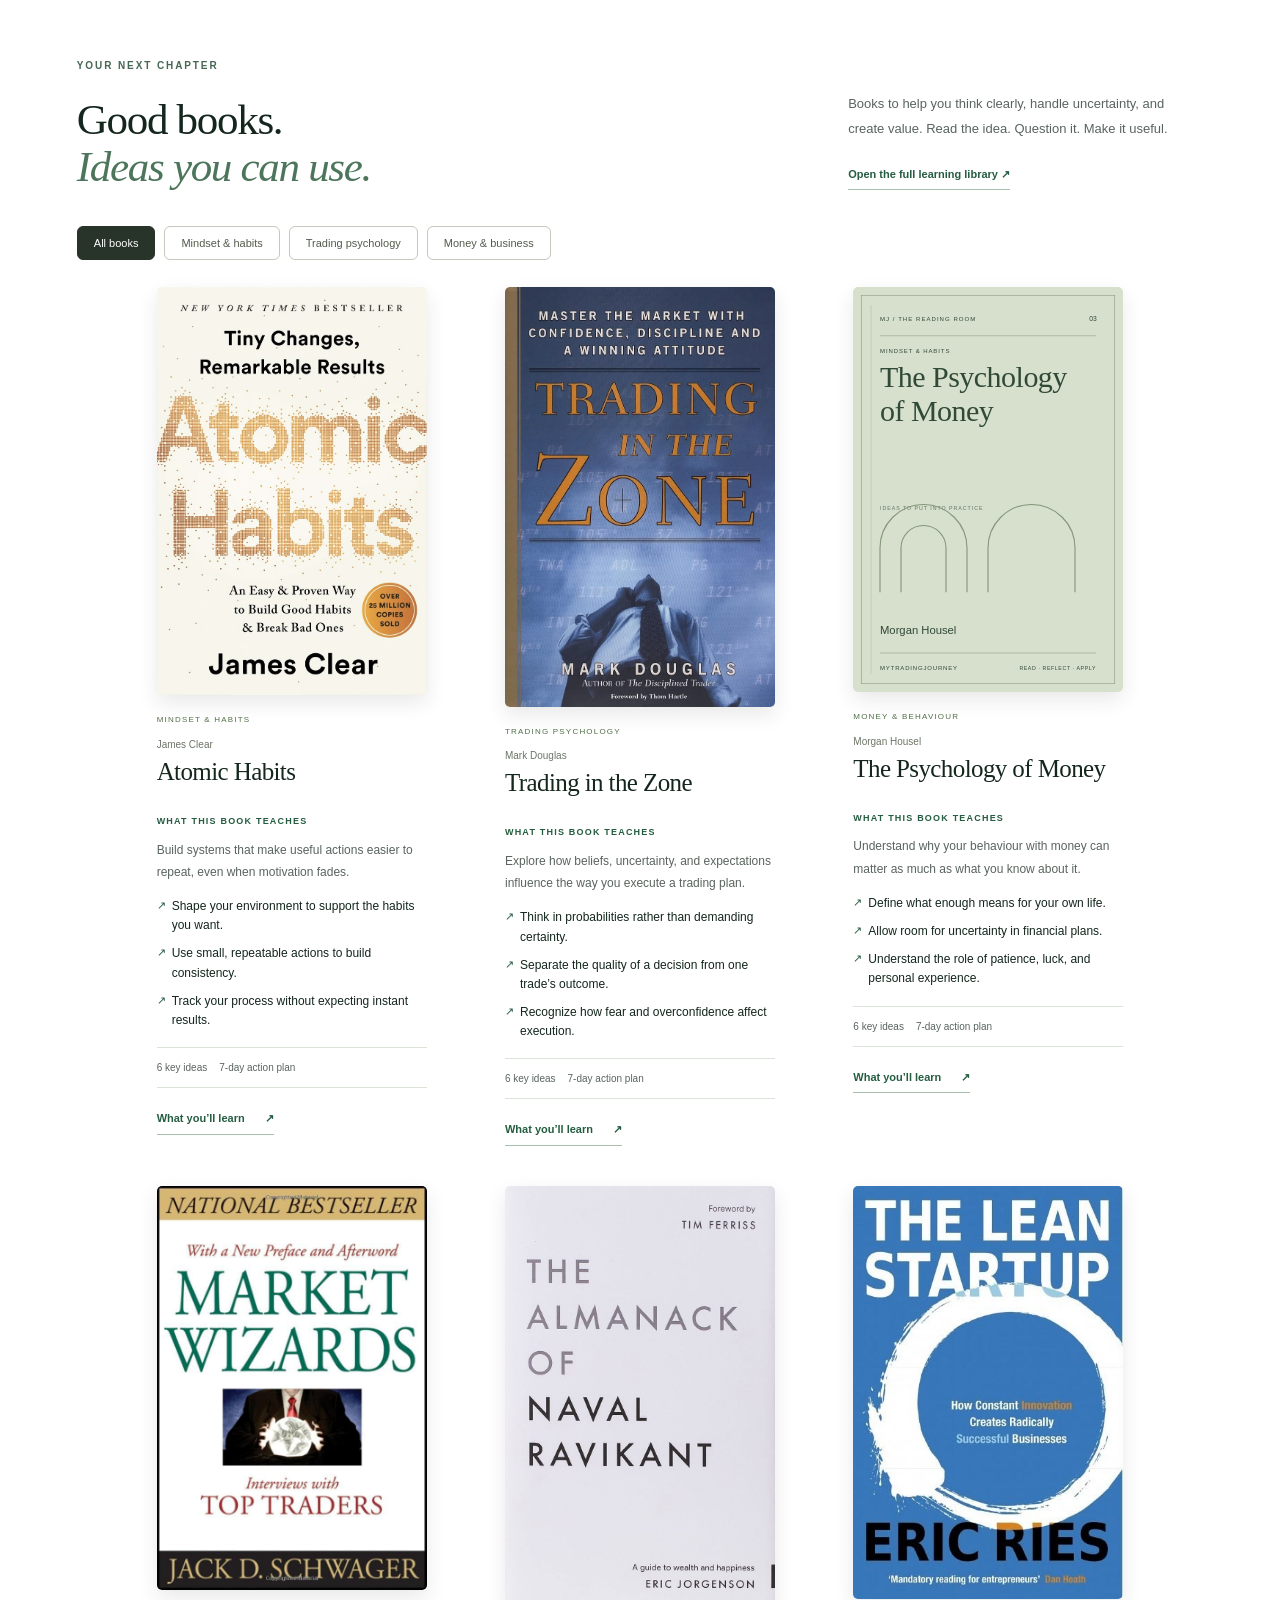
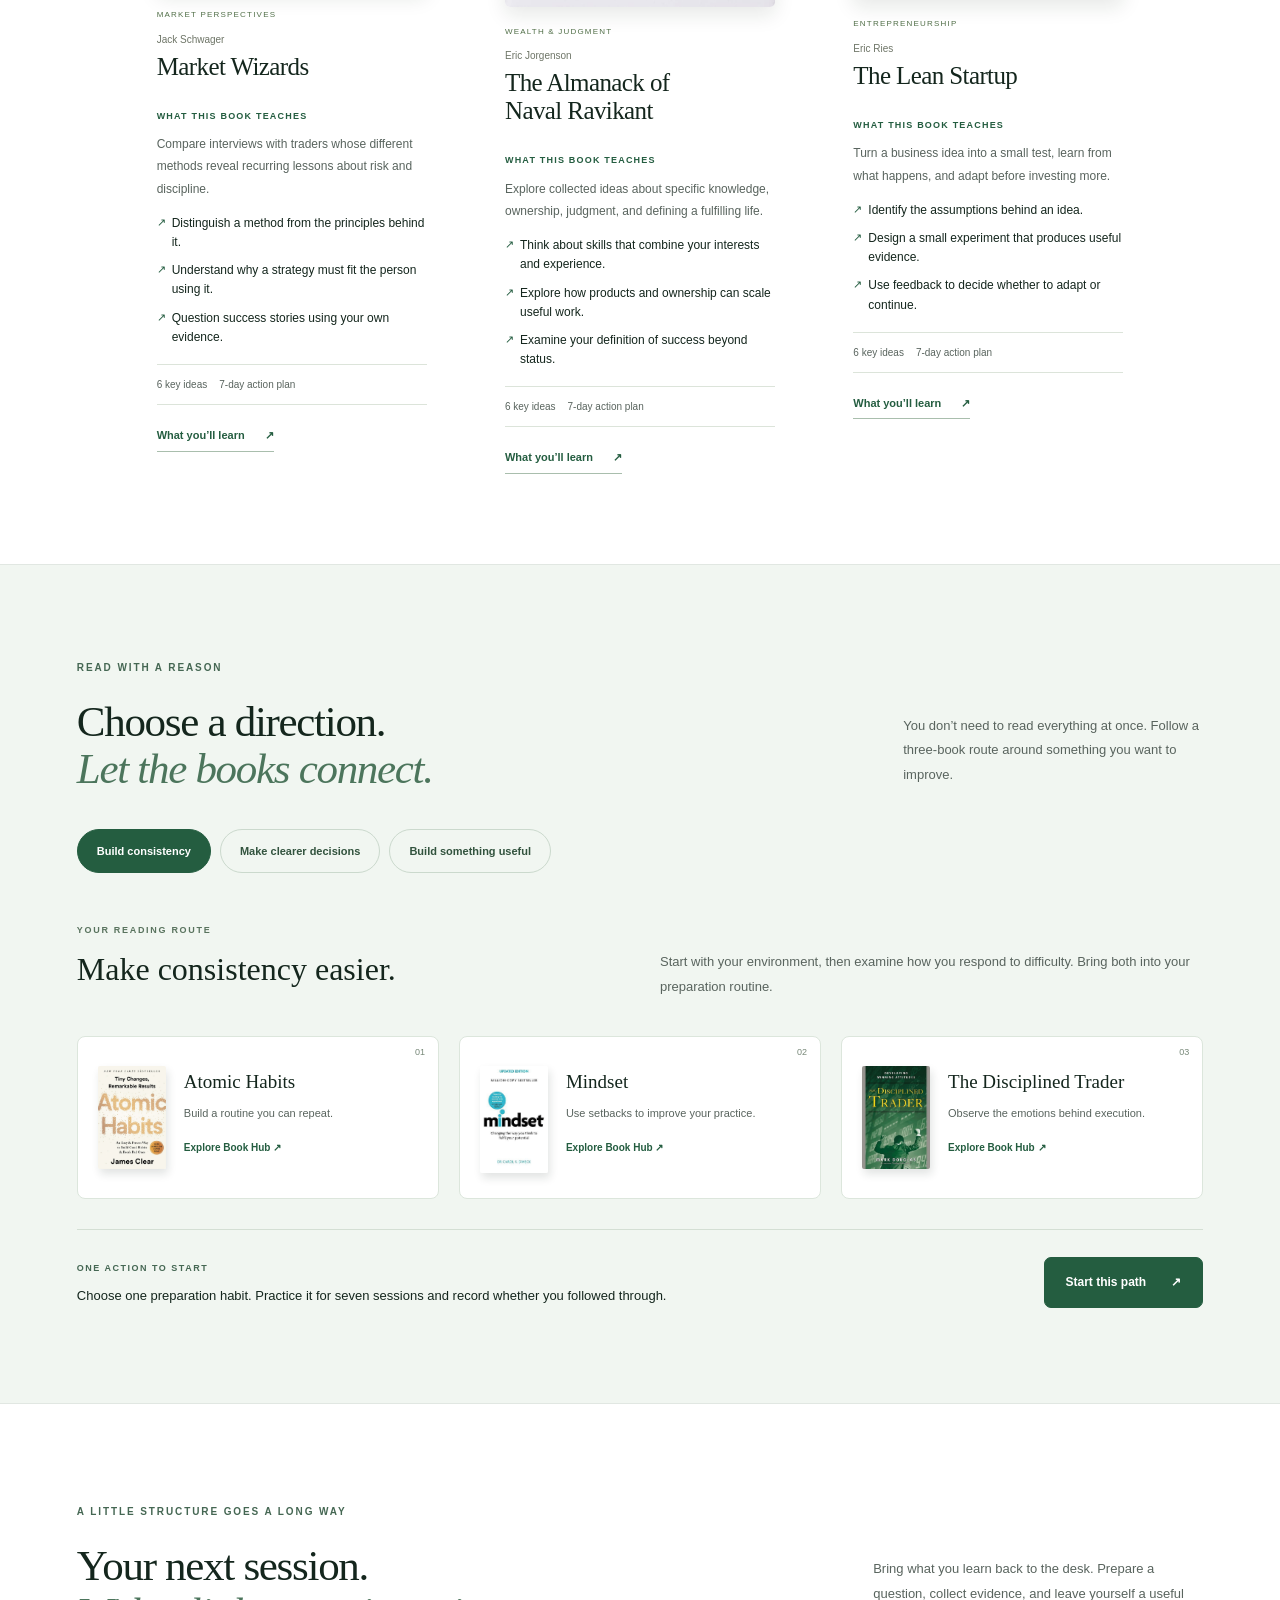
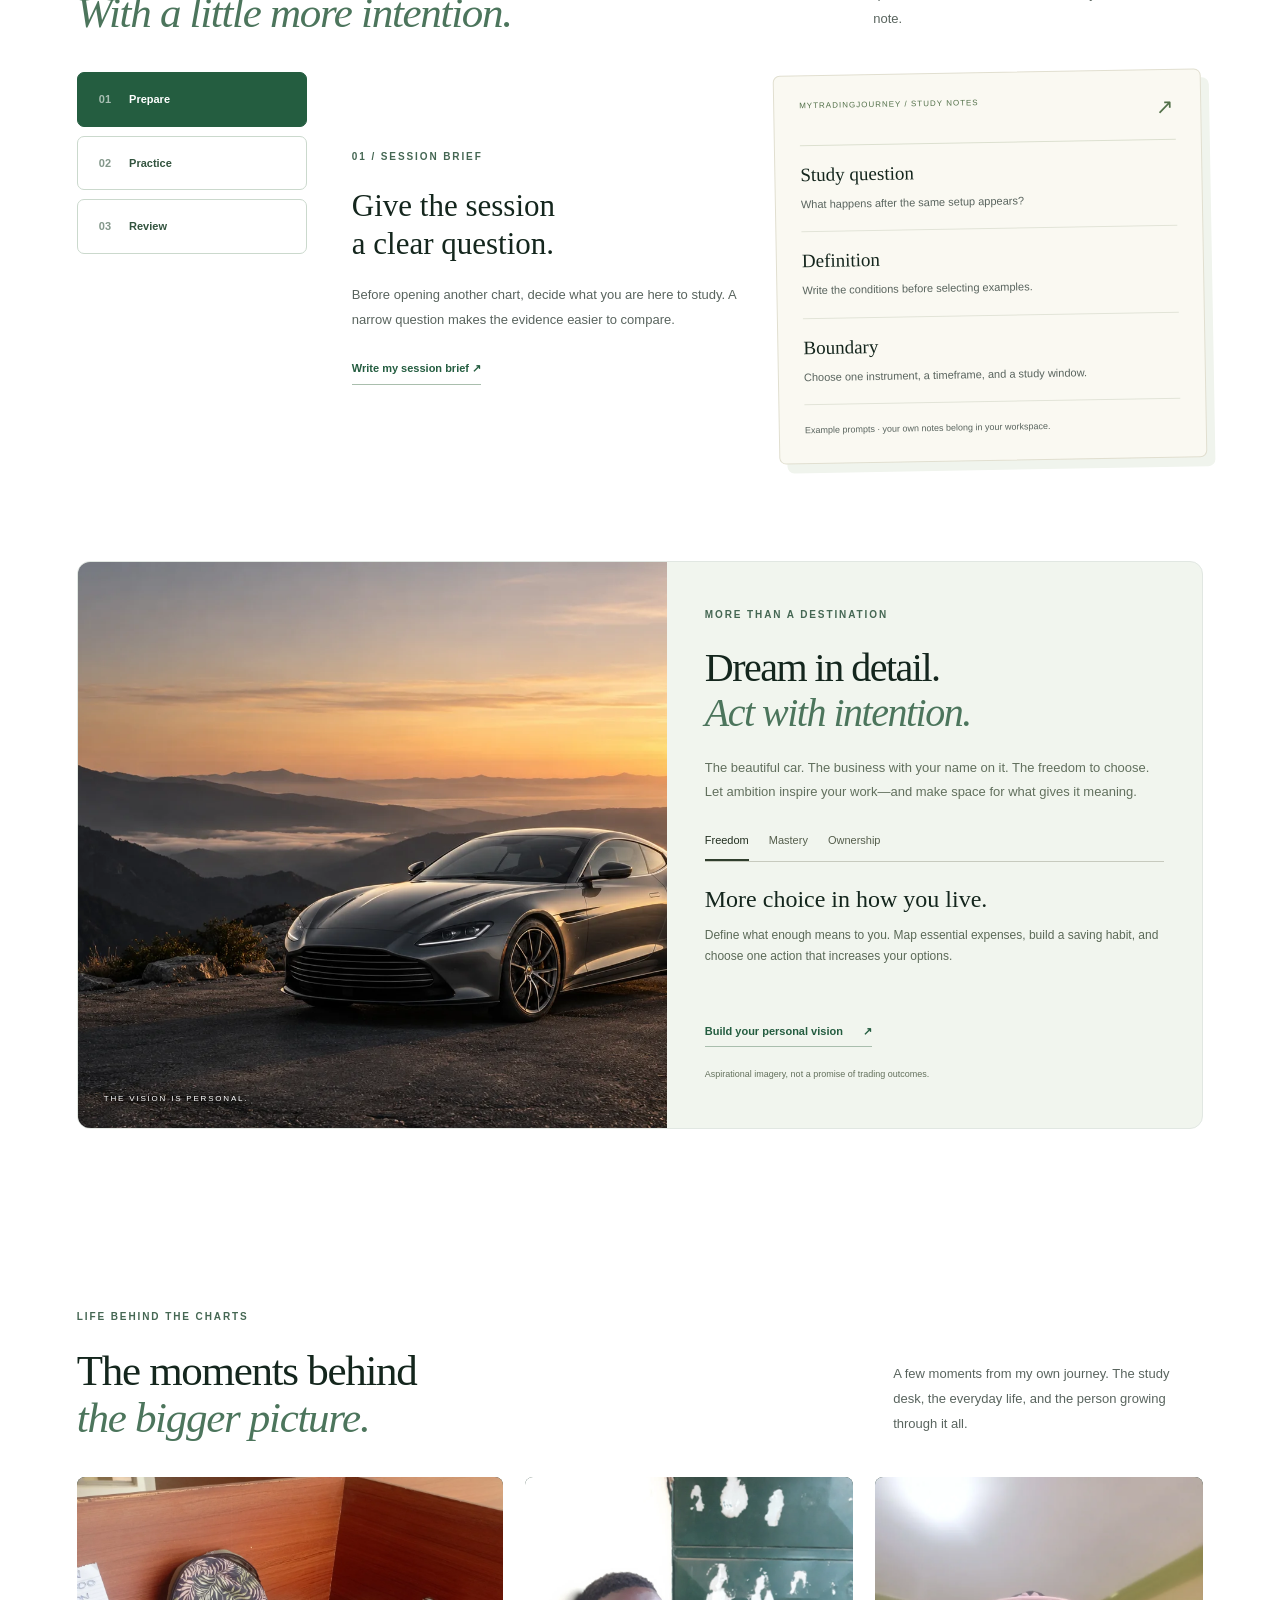
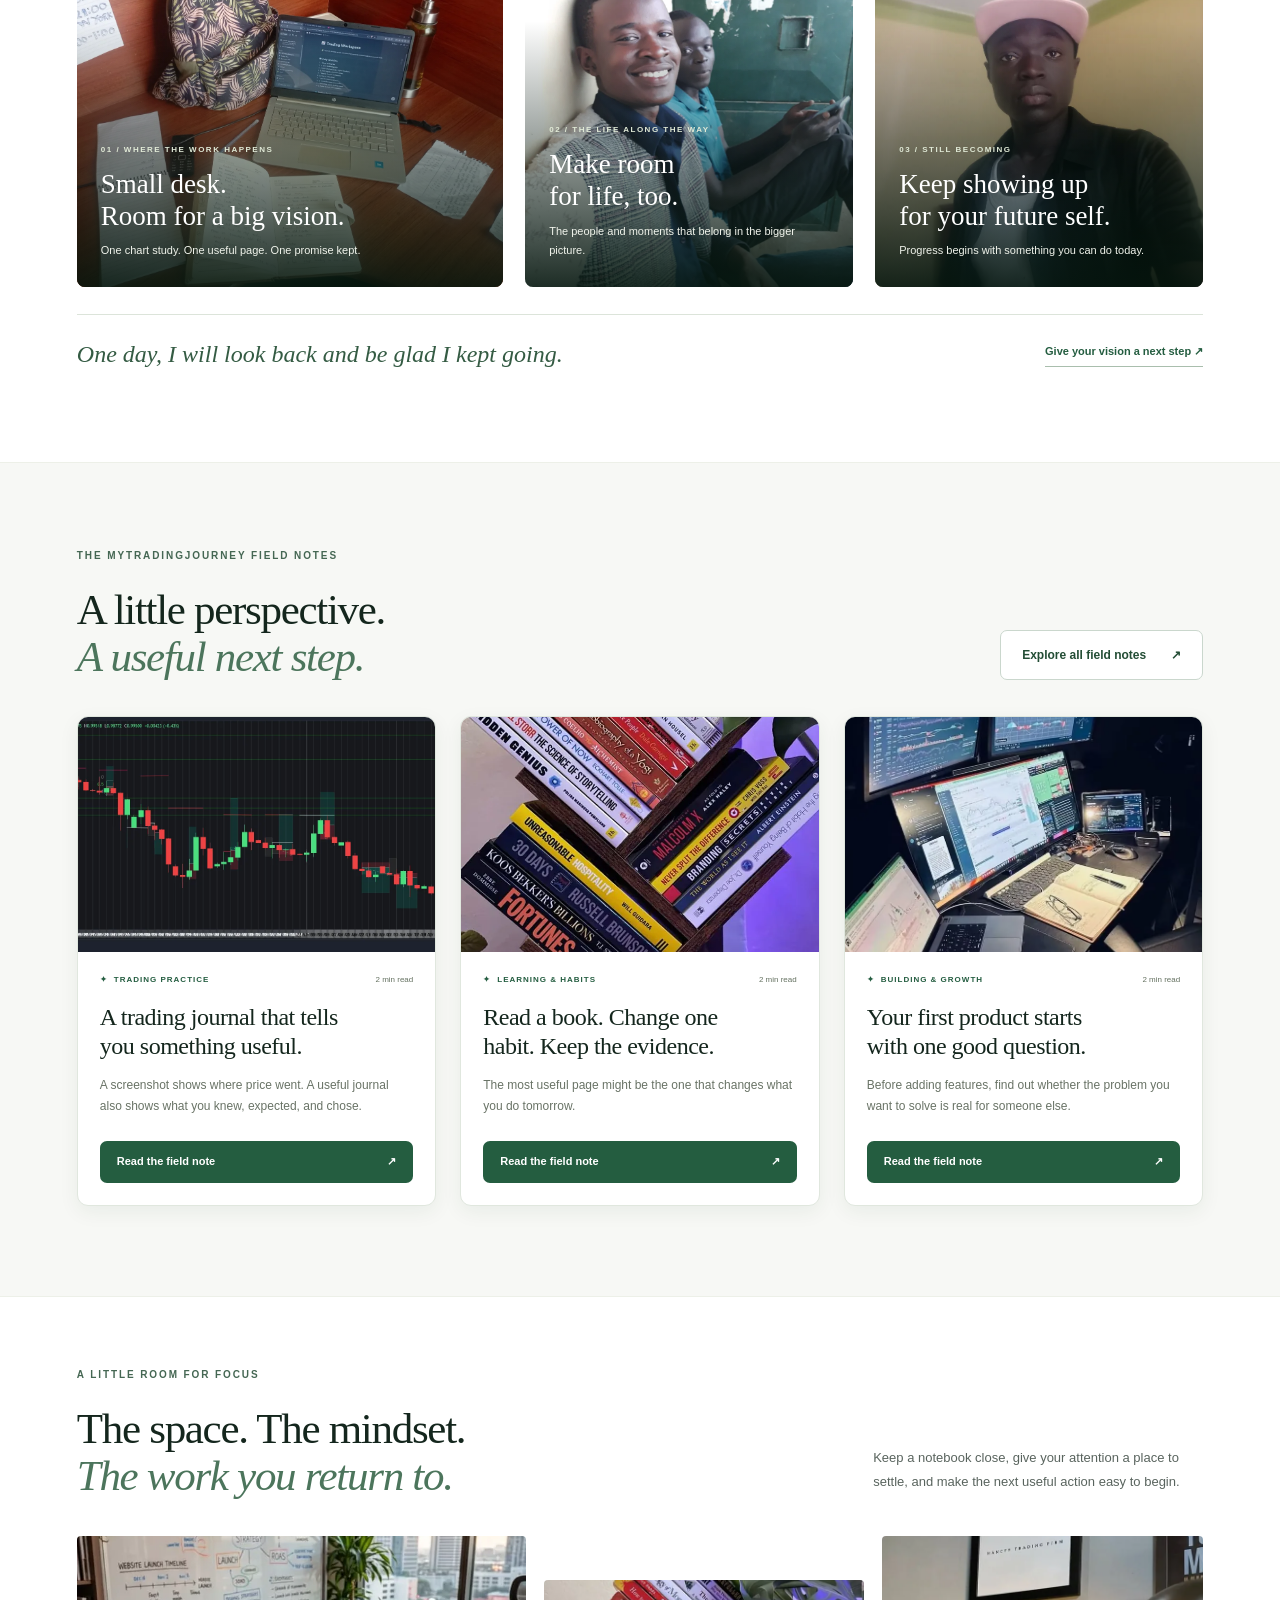
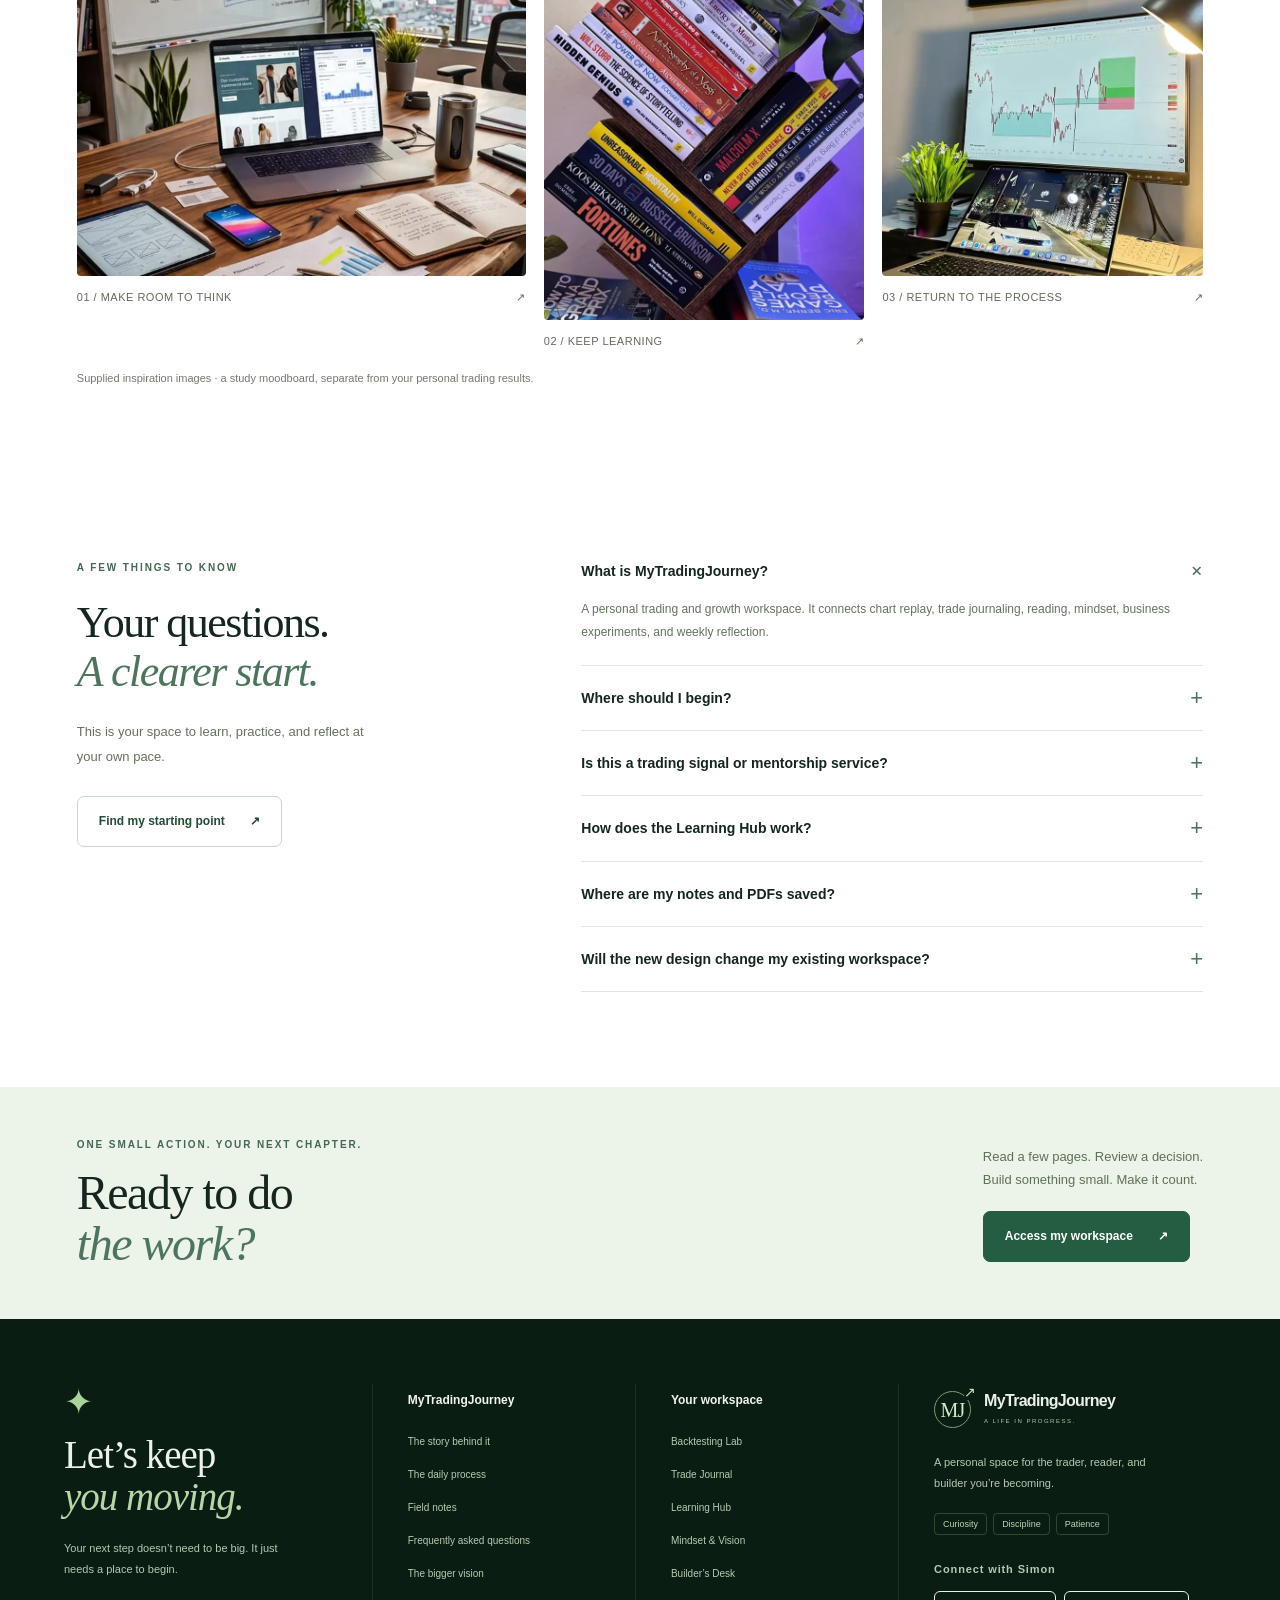
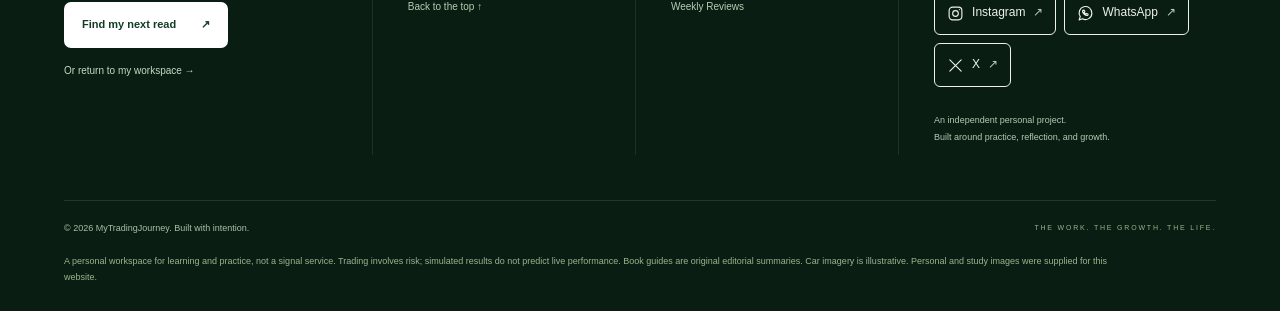
==== commit f066c777: "upgrade: polish every workspace and use supplied study imagery" ====
--- a/index.html
+++ b/index.html
@@ -14,22 +14,22 @@
   </script>
   <script defer src="assets/book-artwork.js?v=20261030supplied"></script><script defer src="assets/home.js?v=20261030teach1"></script>
   <link rel="stylesheet" href="assets/public-site.css?v=20261030ref1">
-  <script defer src="assets/field-notes.js?v=20261030ref1"></script>
+  <script defer src="assets/field-notes.js?v=20261105site1"></script>
   <script defer src="assets/public-site.js?v=20261030ref1"></script>
-<link rel="stylesheet" href="css/book-shelf.css?v=20261030teach1"><link rel="stylesheet" href="css/learning-discovery.css?v=20261030teach1"><script defer src="assets/learning-discovery.js?v=20261030teach1"></script><link rel="stylesheet" href="css/personal-story.css?v=20261030photos1"><link rel="stylesheet" href="css/social-links.css?v=20261031social1"></head>
+<link rel="stylesheet" href="css/book-shelf.css?v=20261030teach1"><link rel="stylesheet" href="css/learning-discovery.css?v=20261030teach1"><script defer src="assets/learning-discovery.js?v=20261030teach1"></script><link rel="stylesheet" href="css/personal-story.css?v=20261030photos1"><link rel="stylesheet" href="css/social-links.css?v=20261031social1"><link rel="stylesheet" href="css/site-polish.css?v=20261105site1"><script defer src="assets/site-polish.js?v=20261105site1"></script></head>
 <body class="ref-site" data-public-page="home">
 <a class="skip" href="#main">Skip to content</a>
 <header class="site-header ref-header">
 <a class="brand" href="index.html" aria-label="MyTradingJourney home"><span class="monogram">MJ<span>↗</span></span><span>MyTradingJourney<small>LEARN. TRADE. REFLECT. BUILD.</small></span></a>
 <button class="menu-toggle" aria-expanded="false" aria-controls="main-nav">Menu <span aria-hidden="true">☰</span></button>
-<nav id="main-nav" aria-label="Main navigation"><a href="index.html" data-nav="home">Home</a><a href="index.html#story">About</a><a href="index.html#practice">The process</a><a href="pages/library.html">Learning Hub</a><a href="pages/field-notes.html" data-nav="notes">Field notes</a><a href="index.html#faq">FAQs</a><a class="nav-cta" href="pages/login.html?next=journey">Access my workspace <span aria-hidden="true">↗</span></a></nav>
+<nav id="main-nav" aria-label="Main navigation"><a href="index.html" data-nav="home">Home</a><a href="index.html#story">About</a><a href="index.html#practice">The process</a><a href="pages/backtesting.html#sessions">Backtesting</a><a href="pages/library.html">Learning Hub</a><a href="pages/field-notes.html" data-nav="notes">Field notes</a><a href="index.html#faq">FAQs</a><a class="nav-cta" href="pages/login.html?next=journey">Access my workspace <span aria-hidden="true">↗</span></a></nav>
 </header>
 <main id="main">
-<section class="ref-hero ref-container" aria-labelledby="hero-title"><div class="ref-hero-copy"><p class="eyebrow"><span class="ref-dot"></span> FOR THE LIFE YOU’RE BUILDING</p><h1 id="hero-title">A clearer process.<br>A stronger mind.<br><em>Your own journey.</em></h1><p>Make room for the work behind the ambition. Study the markets, learn from great books, and build a record of the person you’re becoming.</p><div class="ref-hero-actions"><a class="button ref-primary" href="pages/login.html?next=journey">Enter my workspace <span>↗</span></a><a class="text-link" href="#story">Meet the person behind it <span>↓</span></a></div><div class="ref-hero-meta"><span><b>24</b> books to explore</span><span><b>7</b> days to apply an idea</span><span><b>1</b> personal journey</span></div></div><div class="ref-hero-visual"><img src="assets/home/my-workspace.webp" alt="My personal trading desk with a laptop, notebooks and handwritten preparation notes" width="1600" height="1200" fetchpriority="high"><div class="hero-photo-label"><span class="ref-dot"></span> THE WORK BEFORE THE RESULT</div><div class="hero-note"><span>TODAY’S REMINDER</span><p>Start where you are.<br><em>Build from there.</em></p><span class="note-arrow" aria-hidden="true">↗</span></div></div></section>
-<div class="ref-capability-strip"><div><span aria-hidden="true">⌁</span><p>Practice with a plan.<small>Replay · Research · Review</small></p></div><div><span aria-hidden="true">▤</span><p>Give ideas a next step.<small>Read · Understand · Apply</small></p></div><div><span aria-hidden="true">↗</span><p>Build a life around it.<small>Skills · Ownership · Purpose</small></p></div></div>
+<section class="ref-hero ref-container" aria-labelledby="hero-title"><div class="ref-hero-copy"><p class="eyebrow"><span class="ref-dot"></span> FOR THE LIFE YOU’RE BUILDING</p><h1 id="hero-title">A clearer process.<br>A stronger mind.<br><em>Your own journey.</em></h1><p>Make room for the work behind the ambition. Study the markets, learn from great books, and build a record of the person you’re becoming.</p><div class="ref-hero-actions"><a class="button ref-primary" href="pages/login.html?next=journey">Enter my workspace <span>↗</span></a><a class="text-link" href="#story">Meet the person behind it <span>↓</span></a></div><div class="ref-hero-meta"><span><b>24</b> books to explore</span><span><b>7</b> days to apply an idea</span><span><b>1</b> personal journey</span></div></div><div class="ref-hero-visual"><img src="assets/site-images/study-journal.webp" alt="A market study setup with charts, a laptop and an open trading notebook" width="735" height="672" fetchpriority="high"><div class="hero-photo-label"><span class="ref-dot"></span> THE WORK BEFORE THE RESULT</div><div class="hero-note"><span>TODAY’S REMINDER</span><p>Start where you are.<br><em>Build from there.</em></p><span class="note-arrow" aria-hidden="true">↗</span></div></div></section>
+<nav class="site-section-nav ref-container" aria-label="Explore this page"><span>MAKE THE JOURNEY YOURS</span><a href="#practice">Practice</a><a href="#books">Learn</a><a href="#workspace-directory">Your workspace</a><a href="#study-spaces">Inspiration</a><a href="#story">The story</a></nav><div class="ref-capability-strip"><div><span aria-hidden="true">⌁</span><p>Practice with a plan.<small>Replay · Research · Review</small></p></div><div><span aria-hidden="true">▤</span><p>Give ideas a next step.<small>Read · Understand · Apply</small></p></div><div><span aria-hidden="true">↗</span><p>Build a life around it.<small>Skills · Ownership · Purpose</small></p></div></div>
 <section class="ref-about ref-container" id="story" aria-labelledby="story-title"><div class="ref-about-copy"><p class="eyebrow">THE PERSON BEHIND THE PROCESS</p><h2 id="story-title">Meet the person.<br><em>Follow the journey.</em></h2><p class="ref-intro"><strong>SIMON PETER</strong> — learning, practicing, and building a life with intention.</p><p>MyTradingJourney brings the work into one place: the chart studies, the handwritten notes, the books, the business ideas, and the honest reviews along the way.</p><p>This is a personal record of becoming. A place to ask better questions, learn from mistakes, and give a bigger vision a practical next step.</p><blockquote>One day, I will be somewhere I once only imagined. Today, I’m doing the work that gets me there.</blockquote><a class="button ref-primary" href="pages/journey.html#mindset">Explore Mindset & Vision <span>↗</span></a></div><figure class="ref-portrait"><img src="assets/home/simon-journey.webp" alt="Simon Peter, the person behind MyTradingJourney" width="900" height="1600" loading="lazy"><figcaption><span>SIMON PETER</span><strong>The journey is still<br>being written.</strong><span aria-hidden="true">✦</span></figcaption></figure></section>
-<section class="ref-process" id="practice" aria-labelledby="process-title"><div class="ref-container"><div class="section-heading"><div><p class="eyebrow">A PLACE FOR THE DAILY WORK</p><h2 id="process-title">Less scattered effort.<br><em>More connected progress.</em></h2></div><p>Your trading, learning, and building belong to the same story. Give each one a space to grow.</p></div><div class="ref-feature-grid"><a href="pages/backtesting.html#sessions" class="ref-feature"><div class="ref-feature-image"><img src="assets/reference/chart-study.webp" alt="A chart study with marked price levels" width="1200" height="650" loading="lazy"><span>01 / THE TRADER</span></div><div><h3>Practice your process.</h3><p>Replay charts, study setups, and return to the reasoning behind your decisions.</p><strong>Open Backtesting Lab <span>↗</span></strong></div></a><a href="pages/library.html" class="ref-feature"><div class="ref-feature-image"><img src="assets/learning/book-collection.webp" alt="Books about habits, psychology, thinking and money" width="736" height="1080" loading="lazy"><span>02 / THE LEARNER</span></div><div><h3>Make an idea useful.</h3><p>Explore 24 Book Hubs with original guides, journals, frameworks, and seven-day plans.</p><strong>Enter the Learning Hub <span>↗</span></strong></div></a><a href="pages/journey.html#builder" class="ref-feature"><div class="ref-feature-image"><img src="assets/learning/study-space.webp" alt="A workspace arranged for designing, planning and building" width="669" height="1200" loading="lazy"><span>03 / THE BUILDER</span></div><div><h3>Build beyond the chart.</h3><p>Test a useful idea, develop your skills, and record what the evidence teaches you.</p><strong>Open Builder’s Desk <span>↗</span></strong></div></a></div></div></section>
-<section class="section bookshelf" id="books" aria-labelledby="books-title">
+<section class="ref-process" id="practice" aria-labelledby="process-title"><div class="ref-container"><div class="section-heading"><div><p class="eyebrow">A PLACE FOR THE DAILY WORK</p><h2 id="process-title">Less scattered effort.<br><em>More connected progress.</em></h2></div><p>Your trading, learning, and building belong to the same story. Give each one a space to grow.</p></div><div class="ref-feature-grid"><a href="pages/backtesting.html#sessions" class="ref-feature"><div class="ref-feature-image"><img src="assets/site-images/eurusd-study.webp" alt="A supplied EURUSD chart used as an illustration of market study" width="1200" height="650" loading="lazy"><span>01 / THE TRADER</span></div><div><h3>Practice your process.</h3><p>Replay charts, study setups, and return to the reasoning behind your decisions.</p><strong>Open Backtesting Lab <span>↗</span></strong></div></a><a href="pages/library.html" class="ref-feature"><div class="ref-feature-image"><img src="assets/learning/book-collection.webp" alt="Books about habits, psychology, thinking and money" width="736" height="1080" loading="lazy"><span>02 / THE LEARNER</span></div><div><h3>Make an idea useful.</h3><p>Explore 24 Book Hubs with original guides, journals, frameworks, and seven-day plans.</p><strong>Enter the Learning Hub <span>↗</span></strong></div></a><a href="pages/journey.html#builder" class="ref-feature"><div class="ref-feature-image"><img src="assets/site-images/builder-desk.webp" alt="A laptop and screen arranged for focused project work" width="669" height="1200" loading="lazy"><span>03 / THE BUILDER</span></div><div><h3>Build beyond the chart.</h3><p>Test a useful idea, develop your skills, and record what the evidence teaches you.</p><strong>Open Builder’s Desk <span>↗</span></strong></div></a></div></div></section>
+<section class="site-directory ref-container" id="workspace-directory" aria-labelledby="directory-title"><div class="section-heading"><div><p class="eyebrow">ONE CONNECTED WORKSPACE</p><h2 id="directory-title">A place for each part<br><em>of the work.</em></h2></div><p>Move from practice to reflection, from a useful idea to a small action. Find the section you need.</p></div><div class="site-directory-grid"><a href="pages/backtesting.html#sessions"><small>01 / EXPLORE</small><h3>Backtesting Lab</h3><p>Study the setup before you know the outcome.</p><b aria-hidden="true">↗</b></a><a href="pages/journey.html#journal"><small>02 / EXPLORE</small><h3>Trade Journal</h3><p>Keep the reasoning behind the decision.</p><b aria-hidden="true">↗</b></a><a href="pages/library.html"><small>03 / EXPLORE</small><h3>Learning Library</h3><p>Find one useful idea and put it into practice.</p><b aria-hidden="true">↗</b></a><a href="pages/journey.html#mindset"><small>04 / EXPLORE</small><h3>Mindset & Vision</h3><p>Connect your bigger goal with today’s action.</p><b aria-hidden="true">↗</b></a><a href="pages/journey.html#builder"><small>05 / EXPLORE</small><h3>Builder’s Desk</h3><p>Turn an assumption into a small experiment.</p><b aria-hidden="true">↗</b></a><a href="pages/journey.html#document"><small>06 / EXPLORE</small><h3>Document Vault</h3><p>Keep reference PDFs and study images together.</p><b aria-hidden="true">↗</b></a><a href="pages/journey.html#review"><small>07 / EXPLORE</small><h3>Weekly Reviews</h3><p>Look back, choose one change, begin again.</p><b aria-hidden="true">↗</b></a><a href="pages/field-notes.html"><small>08 / EXPLORE</small><h3>Field notes</h3><p>A little perspective for your next session.</p><b aria-hidden="true">↗</b></a></div></section><section class="section bookshelf" id="books" aria-labelledby="books-title">
   <div class="section-heading"><div><p class="eyebrow">YOUR NEXT CHAPTER</p><h2 id="books-title">Good books.<br><em>Ideas you can use.</em></h2></div><div><p>Books to help you think clearly, handle uncertainty, and create value. Read the idea. Question it. Make it useful.</p><a class="text-link" href="pages/library.html">Open the full learning library ↗</a></div></div>
   <div class="book-filters" role="group" aria-label="Filter featured books"><button type="button" aria-pressed="true" data-filter="all">All books</button><button type="button" aria-pressed="false" data-filter="mindset">Mindset & habits</button><button type="button" aria-pressed="false" data-filter="trading">Trading psychology</button><button type="button" aria-pressed="false" data-filter="wealth">Money & business</button></div>
   <p id="book-count" class="sr-only" aria-live="polite"></p><div class="books-grid" id="featured-books"></div><noscript><p>Explore book notes and your reading path in the <a href="pages/library.html">Learning Library</a>.</p></noscript>
@@ -40,7 +40,7 @@
 <section class="ref-vision ref-container" id="vision" aria-labelledby="vision-title"><div class="ref-vision-image"><img src="assets/home/grand-tourer.webp" alt="A silver sports coupe overlooking mountains at sunrise, representing an aspiration" width="1536" height="1024" loading="lazy"><span>THE VISION IS PERSONAL.</span></div><div class="ref-vision-copy"><p class="eyebrow">MORE THAN A DESTINATION</p><h2 id="vision-title">Dream in detail.<br><em>Act with intention.</em></h2><p>The beautiful car. The business with your name on it. The freedom to choose. Let ambition inspire your work—and make space for what gives it meaning.</p><div class="vision-tabs" role="group" aria-label="Explore a vision"><button data-vision="freedom" aria-pressed="true">Freedom</button><button data-vision="craft" aria-pressed="false">Mastery</button><button data-vision="ownership" aria-pressed="false">Ownership</button></div><div id="vision-detail" aria-live="polite"><h3>More choice in how you live.</h3><p>Define what enough means to you. Map essential expenses, build a saving habit, and choose one action that increases your options.</p></div><a class="text-link" href="pages/journey.html#mindset">Build your personal vision <span>↗</span></a><small>Aspirational imagery, not a promise of trading outcomes.</small></div></section>
 <section class="personal-story ref-container" id="behind-the-journey" aria-labelledby="personal-story-title"><div class="section-heading"><div><p class="eyebrow">LIFE BEHIND THE CHARTS</p><h2 id="personal-story-title">The moments behind<br><em>the bigger picture.</em></h2></div><p>A few moments from my own journey. The study desk, the everyday life, and the person growing through it all.</p></div><div class="personal-photo-grid"><figure class="personal-desk"><img src="assets/home/my-workspace.webp" width="1600" height="1200" alt="My laptop, notebooks, and handwritten trading preparation at my study desk" loading="lazy"><figcaption><span>01 / WHERE THE WORK HAPPENS</span><h3>Small desk.<br>Room for a big vision.</h3><p>One chart study. One useful page. One promise kept.</p></figcaption></figure><figure class="personal-everyday"><img src="assets/home/simon-everyday.webp" width="975" height="1300" alt="A personal photo of Simon Peter smiling beside a friend" loading="lazy"><figcaption><span>02 / THE LIFE ALONG THE WAY</span><h3>Make room<br>for life, too.</h3><p>The people and moments that belong in the bigger picture.</p></figcaption></figure><figure class="personal-reflection"><img src="assets/home/simon-reflection.webp" width="851" height="1111" alt="A personal portrait of Simon Peter wearing a cap" loading="lazy"><figcaption><span>03 / STILL BECOMING</span><h3>Keep showing up<br>for your future self.</h3><p>Progress begins with something you can do today.</p></figcaption></figure></div><div class="personal-story-signoff"><p>One day, I will look back and be glad I kept going.</p><a class="text-link" href="pages/journey.html#mindset">Give your vision a next step ↗</a></div></section>
 <section class="ref-notes-section" id="field-notes" aria-labelledby="notes-title"><div class="ref-container"><div class="section-heading"><div><p class="eyebrow">THE MYTRADINGJOURNEY FIELD NOTES</p><h2 id="notes-title">A little perspective.<br><em>A useful next step.</em></h2></div><a class="button ref-outline" href="pages/field-notes.html">Explore all field notes <span>↗</span></a></div><div class="ref-notes-grid" id="home-field-notes"></div><noscript><a href="pages/field-notes.html">Open the field notes collection</a></noscript></div></section>
-<section class="ref-faq ref-container" id="faq" aria-labelledby="faq-title"><div><p class="eyebrow">A FEW THINGS TO KNOW</p><h2 id="faq-title">Your questions.<br><em>A clearer start.</em></h2><p>This is your space to learn, practice, and reflect at your own pace.</p><button class="button ref-outline" type="button" data-open-guide>Find my starting point <span>↗</span></button></div><div class="ref-faq-list">
+<section class="site-moodboard ref-container" id="study-spaces" aria-labelledby="spaces-title"><div class="section-heading"><div><p class="eyebrow">A LITTLE ROOM FOR FOCUS</p><h2 id="spaces-title">The space. The mindset.<br><em>The work you return to.</em></h2></div><p>Keep a notebook close, give your attention a place to settle, and make the next useful action easy to begin.</p></div><div class="site-moodboard-grid"><figure><img src="assets/site-images/reading-desk.webp" alt="A light-filled study desk with market charts and books" width="736" height="980" loading="lazy"><figcaption><span>01 / MAKE ROOM TO THINK</span><span aria-hidden="true">↗</span></figcaption></figure><figure><img src="assets/site-images/book-stack.webp" alt="A stack of books about thinking, money and personal growth" width="736" height="980" loading="lazy"><figcaption><span>02 / KEEP LEARNING</span><span aria-hidden="true">↗</span></figcaption></figure><figure><img src="assets/site-images/quiet-desk.webp" alt="A study space with a monitor, plant and notebook" width="736" height="980" loading="lazy"><figcaption><span>03 / RETURN TO THE PROCESS</span><span aria-hidden="true">↗</span></figcaption></figure></div><p>Supplied inspiration images · a study moodboard, separate from your personal trading results.</p></section><section class="ref-faq ref-container" id="faq" aria-labelledby="faq-title"><div><p class="eyebrow">A FEW THINGS TO KNOW</p><h2 id="faq-title">Your questions.<br><em>A clearer start.</em></h2><p>This is your space to learn, practice, and reflect at your own pace.</p><button class="button ref-outline" type="button" data-open-guide>Find my starting point <span>↗</span></button></div><div class="ref-faq-list">
 <details open><summary>What is MyTradingJourney?<span aria-hidden="true">+</span></summary><p>A personal trading and growth workspace. It connects chart replay, trade journaling, reading, mindset, business experiments, and weekly reflection.</p></details>
 <details><summary>Where should I begin?<span aria-hidden="true">+</span></summary><p>Choose one small action: study a setup in Backtesting Lab, open a Book Hub, or record a decision in your Trade Journal. The quick guide links you to each space.</p></details>
 <details><summary>Is this a trading signal or mentorship service?<span aria-hidden="true">+</span></summary><p>No. MyTradingJourney is a personal learning and practice project. The tools help organize your own research and reflections; they don’t provide signals or promise returns.</p></details>
--- a/css/site-polish.css
+++ b/css/site-polish.css
@@ -0,0 +1,18 @@
+/* MyTradingJourney · consistent finishing layer, preserving each workspace. */
+:root{--site-accent:#b19868;--site-focus:#bf9d57}
+:where(a,button,input,select,textarea,summary):focus-visible{outline:2px solid var(--site-focus);outline-offset:4px}
+[hidden]{display:none!important}
+.ref-site .ref-header{gap:20px}.ref-site .ref-header nav{gap:20px}.ref-site .ref-hero{gap:5%;padding-top:54px;padding-bottom:64px;align-items:center}.ref-site .ref-hero-copy h1{font-size:clamp(44px,5.5vw,80px);letter-spacing:-2.8px;line-height:1.04}.ref-site .ref-hero-copy>p:not(.eyebrow){font-size:15px;line-height:1.85;max-width:450px}.ref-site .ref-hero-visual{border-radius:7px;overflow:visible;box-shadow:0 25px 65px #14201917}.ref-site .ref-hero-visual>img{border-radius:7px;object-position:center;height:100%;min-height:480px;object-fit:cover}.ref-site .hero-note{bottom:26px;right:-18px}.ref-site .ref-feature{border-radius:5px;overflow:hidden}.ref-site .ref-feature-image img{transition:transform .35s}.ref-site .ref-feature:hover .ref-feature-image img{transform:scale(1.035)}
+.site-section-nav{display:flex;gap:12px;flex-wrap:wrap;align-items:center;padding:20px 0;border-top:1px solid #deded5;border-bottom:1px solid #deded5;margin-bottom:30px;font-size:12px}.site-section-nav>span{color:#737b6c;margin-right:12px}.site-section-nav a{padding:8px 12px;border:1px solid #d7d8cd;border-radius:30px}.site-section-nav a:hover{background:#e9eadd}
+.site-directory{padding-top:75px;padding-bottom:75px}.site-directory-grid{display:grid;grid-template-columns:repeat(4,minmax(0,1fr));gap:14px}.site-directory-grid>a{padding:23px;border:1px solid #d8d9cf;border-radius:5px;display:flex;flex-direction:column;gap:12px;min-height:184px;background:#fdfcf9;transition:background .2s,border-color .2s}.site-directory-grid>a:hover{background:#eeeee6;border-color:#a4ad97}.site-directory-grid small{font-size:10px;letter-spacing:1.4px;color:#7a826d}.site-directory-grid h3{font:25px Georgia,serif;letter-spacing:-.5px;margin:0}.site-directory-grid p{font-size:12px;line-height:1.75;color:#65705d;margin:0}.site-directory-grid b{margin-top:auto;font-size:12px;align-self:flex-end}
+.site-moodboard{padding:70px 0}.site-moodboard-grid{display:grid;grid-template-columns:1.4fr 1fr 1fr;gap:18px;align-items:start}.site-moodboard figure{margin:0}.site-moodboard img{width:100%;height:340px;object-fit:cover;border-radius:4px}.site-moodboard figure:nth-child(2){padding-top:44px}.site-moodboard figcaption{display:flex;justify-content:space-between;padding-top:15px;font-size:11px;color:#626b5b;letter-spacing:.5px}.site-moodboard>p{font-size:11px;color:#737b6c;margin-top:24px}
+.site-finder-button{display:inline-flex;align-items:center;justify-content:center;gap:8px;background:transparent;color:inherit;border:1px solid currentColor;border-radius:5px;padding:8px 11px;font:500 11px/1.4 Arial,sans-serif;white-space:nowrap;cursor:pointer;min-height:35px;margin-left:auto}.site-finder-button>span:first-child{font-size:21px;line-height:16px}.site-finder-button kbd{font:10px monospace;opacity:.6;border-left:1px solid currentColor;padding-left:8px}.ref-header .site-finder-button{border-color:#c7c9bd}.site-finder-label{display:block;font-size:11px;color:#aeb6bd;margin-bottom:10px}
+#site-finder-dialog{background:#191d22;color:#f3f4f2;border:1px solid #41474c;border-radius:12px;width:620px;max-width:calc(100vw - 24px);max-height:calc(100dvh - 48px);padding:25px;box-shadow:0 25px 100px #0006}#site-finder-dialog::backdrop{background:#0b1019a6;backdrop-filter:blur(4px)}#site-finder-dialog header{display:flex;gap:20px;justify-content:space-between;align-items:flex-start;margin-bottom:25px}#site-finder-dialog header small{font:9px Arial,sans-serif;letter-spacing:2px;color:#c8b68f}#site-finder-dialog h2{font:29px/1.2 Georgia,serif;color:#f3f4f2;letter-spacing:-.5px;margin:8px 0 0}#site-finder-dialog header button{background:transparent;color:#bdc1c7;border:0;font-size:25px;padding:0 6px}#site-finder-search{background:#10151a;color:#f3f4f2;border:1px solid #424950;border-radius:6px;padding:13px;font:14px Arial,sans-serif;width:100%}#site-finder-count{font:11px/1.5 Arial,sans-serif;color:#aeb6bd;margin:14px 0}#site-finder-results{display:flex;flex-direction:column;gap:5px;max-height:45dvh;overflow-y:auto;align-items:stretch}#site-finder-results>a{display:grid;grid-template-columns:1fr auto;gap:6px 12px;padding:13px;border:1px solid transparent;border-radius:5px;text-decoration:none}#site-finder-results>a:hover,#site-finder-results>a:focus-visible{background:#242b30;border-color:#565e65}#site-finder-results strong{font:500 14px Arial,sans-serif;color:#fff}#site-finder-results span{grid-column:1;font:12px/1.5 Arial,sans-serif;color:#b1b8bc}#site-finder-results small{grid-column:2;grid-row:1 / span 2;align-self:center;font:10px Arial,sans-serif;color:#d1c29f}#site-finder-dialog footer{font:11px/1.6 Arial,sans-serif;border-top:1px solid #343b40;margin-top:18px;padding-top:16px;color:#aeb6bd}
+.site-lab-banner{display:grid;grid-template-columns:minmax(200px,28%) 1fr;align-items:stretch;border:1px solid var(--bt-line,#353a40);border-radius:8px;overflow:hidden;background:var(--bt-card,#191c20);margin:12px 0 25px}.site-lab-banner>img{width:100%;height:100%;max-height:225px;object-fit:cover;object-position:center}.site-lab-banner>div{padding:24px 28px}.site-lab-banner small{font-size:9px;letter-spacing:2px;color:var(--bt-accent,#dbc176)}.site-lab-banner p{font-size:22px;font-weight:500;line-height:1.3;margin:9px 0;color:var(--bt-text,#e7e8e5)}.site-lab-banner span{font-size:12px;line-height:1.8;color:var(--bt-muted,#a0a6ac)}.site-lab-banner nav{display:flex;flex-wrap:wrap;gap:7px;margin-top:18px}.site-lab-banner a{font-size:11px;padding:7px 11px;border:1px solid var(--bt-line,#353a40);border-radius:4px;color:var(--bt-muted,#a0a6ac)}.site-lab-banner a[aria-current]{background:var(--bt-accent,#e4c985);color:#15191d;border-color:transparent}
+.site-workspace-card-image{display:block;width:calc(100% + 52px);max-width:none;height:150px;object-fit:cover;margin:-26px -26px 23px;border-radius:4px 4px 0 0}.journey-main .journey-card p{font-size:13px;line-height:1.8}.journey-main .learn-button,.learn-main .learn-button{font-size:12px!important;min-height:38px}.journey-main .journey-filter{width:100%;max-width:540px;min-height:44px}.journey-main .journey-grid{align-items:start}.journey-main .mj-editorial-image img{object-position:center}.journey-main .mj-editorial-hero{border-radius:7px;overflow:hidden}.journey-main .mj-section-metrics{border-radius:0 0 6px 6px}.journey-sidebar{overscroll-behavior:contain}.journey-main .mj-record-heading{scroll-margin-top:25px}.site-library-photo{margin:0 0 25px;position:relative;border-radius:6px;overflow:hidden;height:200px}.site-library-photo img{width:100%;height:100%;object-fit:cover;object-position:center 50%}.site-library-photo figcaption{position:absolute;inset:auto 0 0;background:linear-gradient(transparent,#101a17db);color:#fff;padding:35px 24px 18px;font-size:11px;letter-spacing:1px}.reader-stage .reader-empty{position:relative;isolation:isolate;overflow:hidden}.reader-stage .reader-empty:before{content:'';position:absolute;inset:0;z-index:-1;background:linear-gradient(#101b22d9,#101b22ee),url('../assets/site-images/quiet-desk.webp') center/cover}.reader-stage .reader-empty :is(h2,p,.rd-empty-symbol,.rd-empty-kicker){color:#f0f1eb}.reader-main:focus{outline:none}.notes-collection-heading{border-bottom:1px solid #d6d9cd;padding-bottom:35px}.note-body p{font-size:16px;line-height:1.9}.ref-site .notes-tools{align-items:end}.access-panel .site-finder-button{font-size:11px}.access-story-image{object-position:center}
+@media(min-width:1100px){.ref-site .ref-header{padding-inline:4%}.ref-site .ref-header nav{gap:16px;font-size:11px}.ref-header .site-finder-button{padding:8px}.ref-header .site-finder-button kbd{display:none}.ref-header .site-finder-button>span:not(:first-child){display:none}}
+@media(max-width:1099px){.ref-header .site-finder-button{margin-left:0}.ref-header .site-finder-button kbd{display:none}.site-directory-grid{grid-template-columns:repeat(2,minmax(0,1fr))}.ref-site .ref-hero-copy h1{font-size:clamp(43px,5.5vw,65px)}.ref-site .hero-note{right:15px}}
+@media(max-width:760px){.ref-site .ref-hero{padding-top:28px;padding-bottom:35px}.ref-site .ref-hero-visual>img{min-height:350px;max-height:470px}.ref-site .ref-hero-copy h1{font-size:48px;letter-spacing:-2px}.ref-header .site-finder-button>span:not(:first-child){display:none}.ref-header .site-finder-button{min-width:37px;padding:7px}.site-section-nav{gap:6px}.site-section-nav>span{width:100%;margin-bottom:6px}.site-directory{padding-block:45px}.site-directory-grid{gap:10px}.site-directory-grid>a{padding:18px;min-height:180px}.site-directory-grid h3{font-size:22px}.site-moodboard{padding-block:40px}.site-moodboard-grid{grid-template-columns:1fr 1fr;gap:12px}.site-moodboard figure:first-child{grid-column:1/-1}.site-moodboard figure:nth-child(2){padding:0}.site-moodboard img{height:240px}.site-lab-banner{grid-template-columns:1fr}.site-lab-banner>img{height:140px;max-height:140px;object-fit:cover}.site-lab-banner>div{padding:20px}.site-lab-banner p{font-size:21px}.site-finder-button kbd{display:none}.site-finder-button{font-size:10px}#site-finder-dialog{padding:20px}#site-finder-dialog h2{font-size:25px}#site-finder-results>a{grid-template-columns:1fr}#site-finder-results small{display:none}.site-workspace-card-image{height:155px}.site-library-photo{height:160px}.site-library-photo figcaption{font-size:10px}.journey-top,.learn-top{flex-wrap:wrap;gap:10px}.site-finder-button{min-height:38px}.access-header .site-finder-button{display:none}}
+@media(prefers-reduced-motion:reduce){:root{scroll-behavior:auto}.ref-site .ref-feature-image img{transition:none}.ref-site .ref-feature:hover .ref-feature-image img{transform:none}}
+
+.site-search-summary{display:flex;justify-content:space-between;align-items:center;gap:15px;padding:12px 0 20px;color:var(--mj-muted,#687164);font-size:12px}.empty-books h3{font:24px Georgia,serif}.empty-books .learn-button{margin-top:8px}
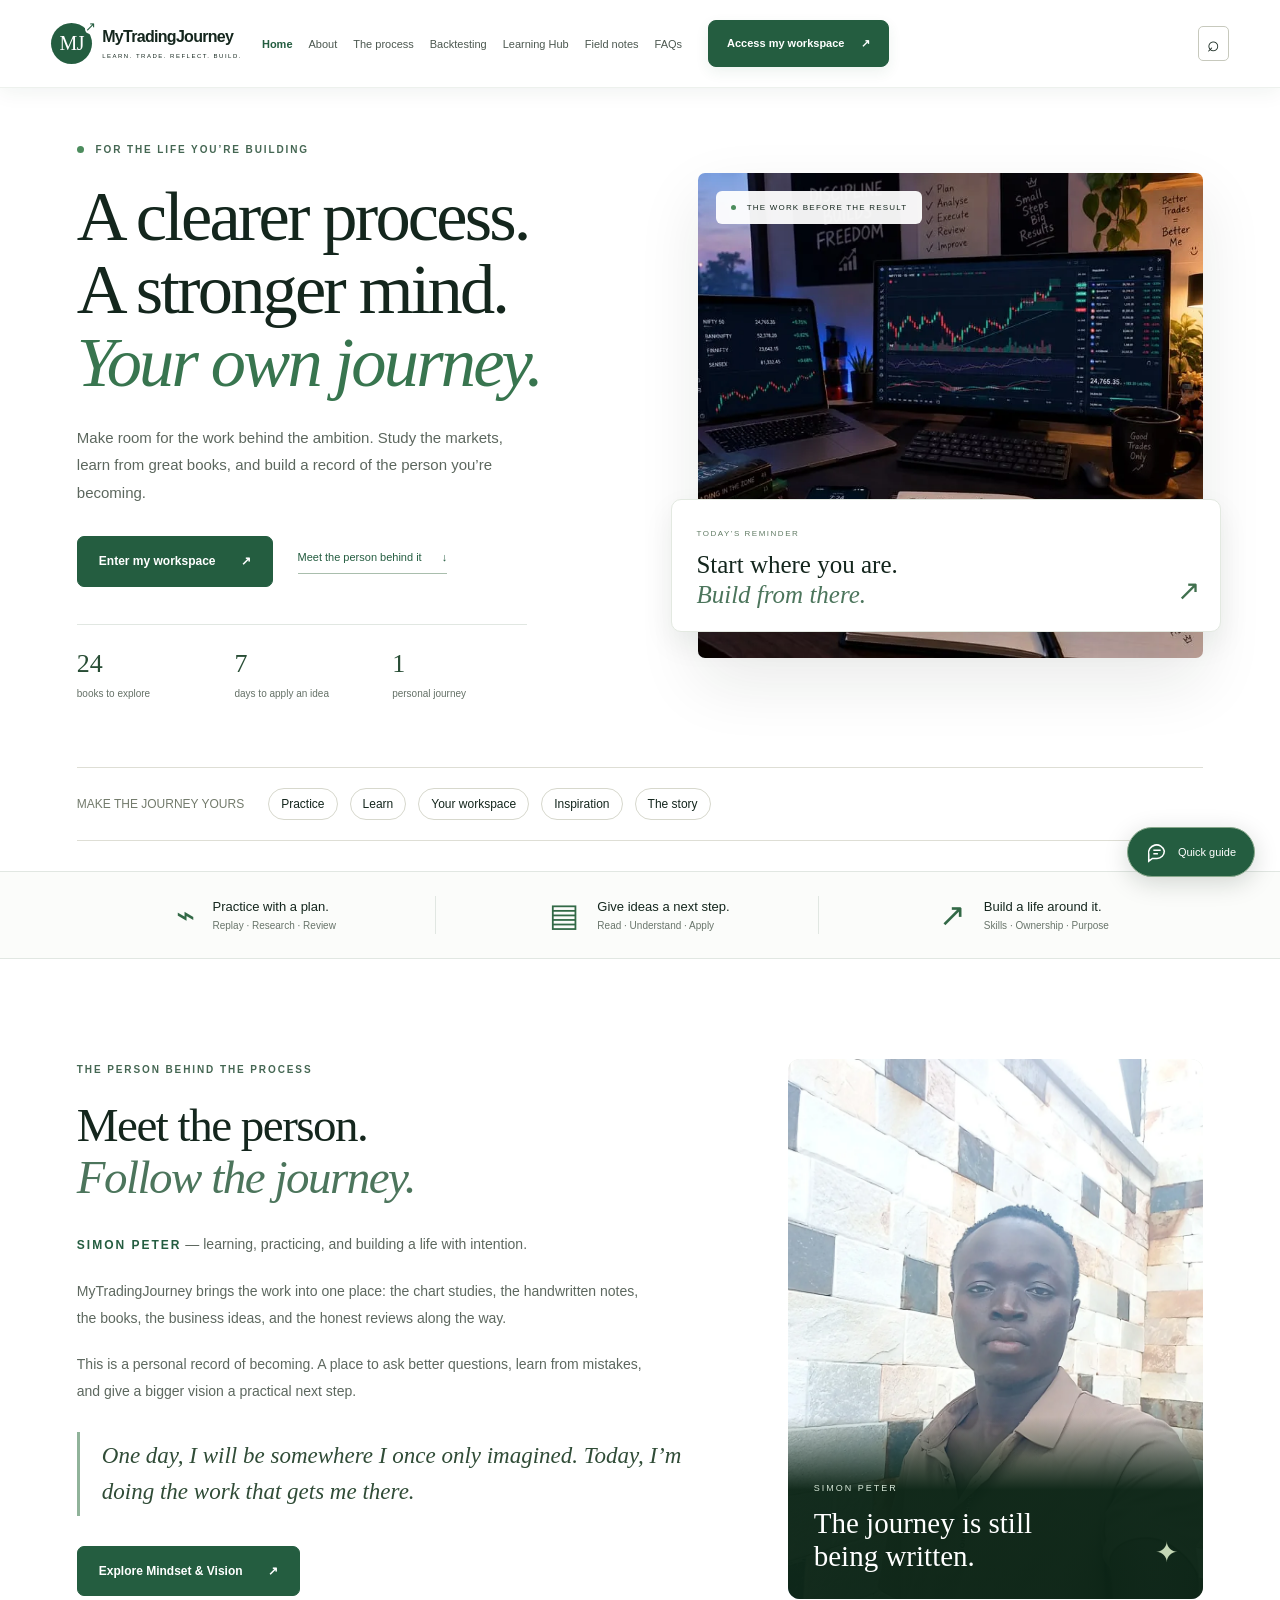
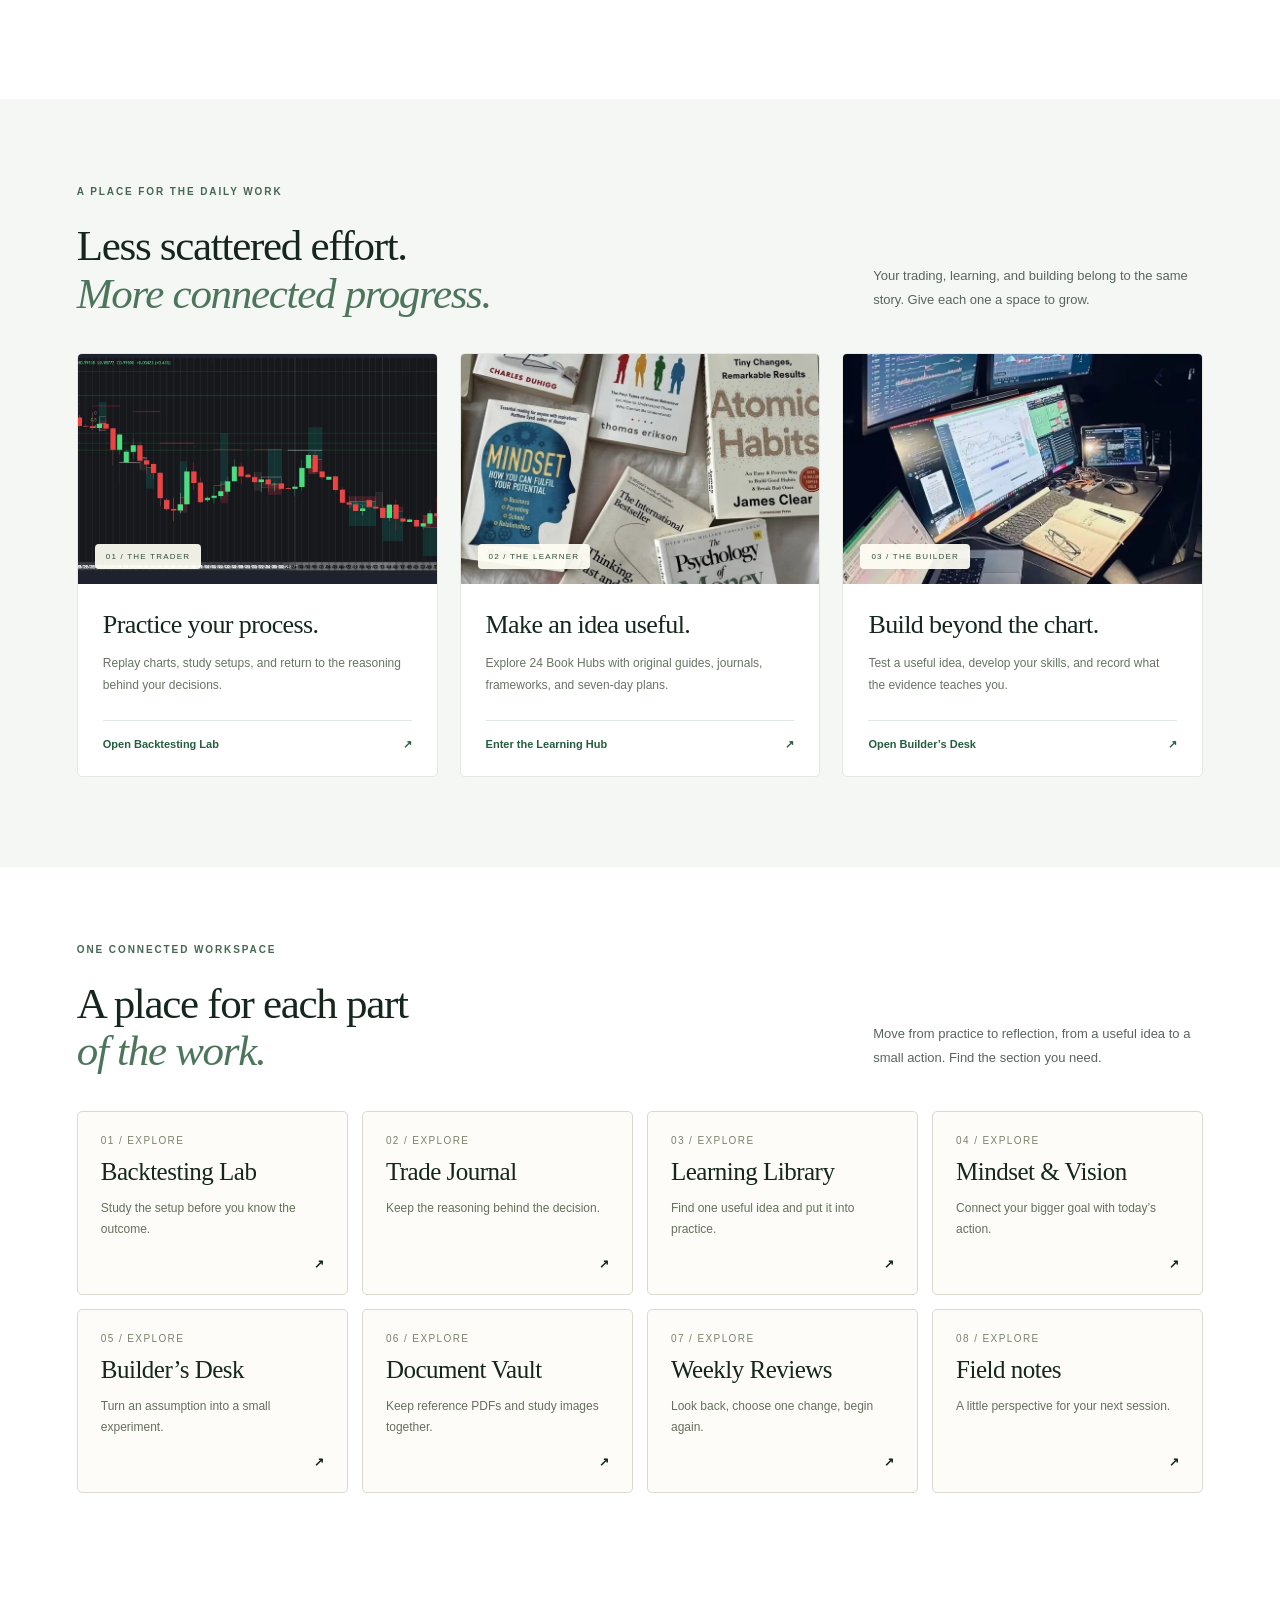
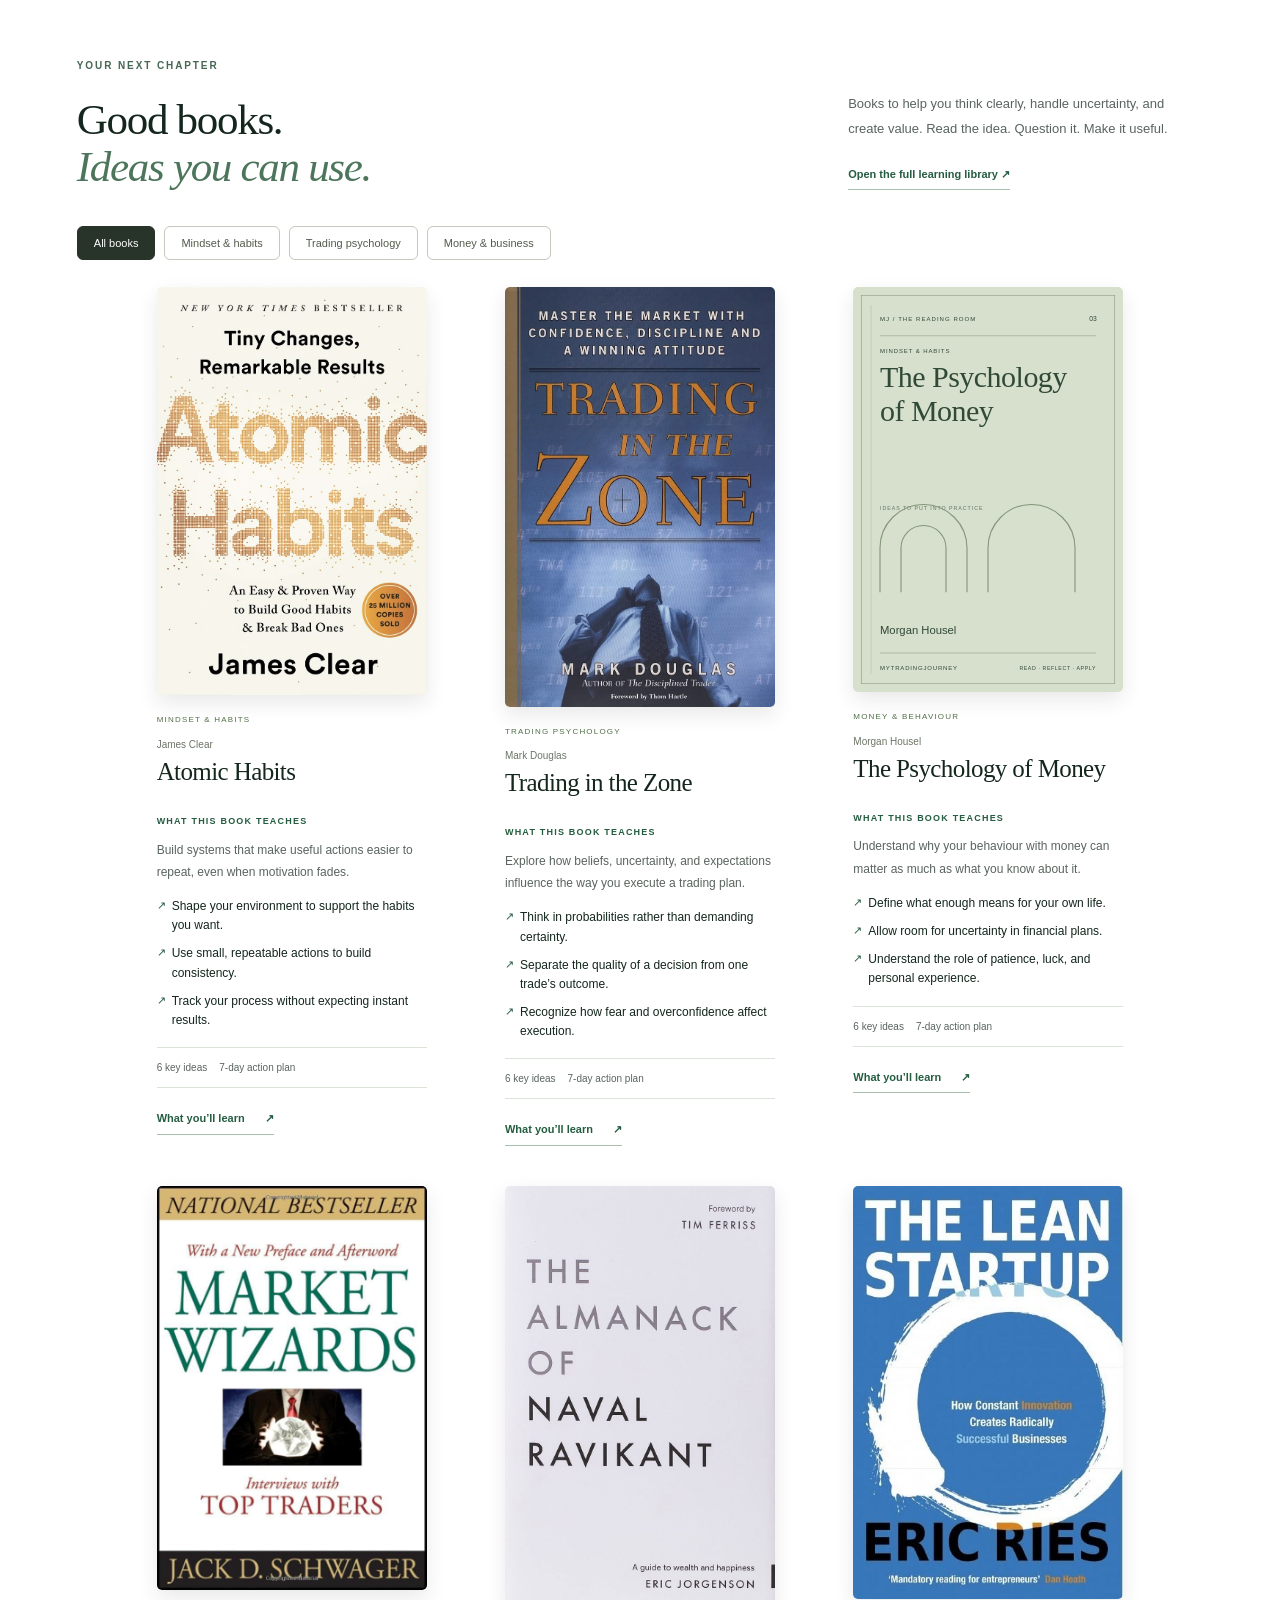
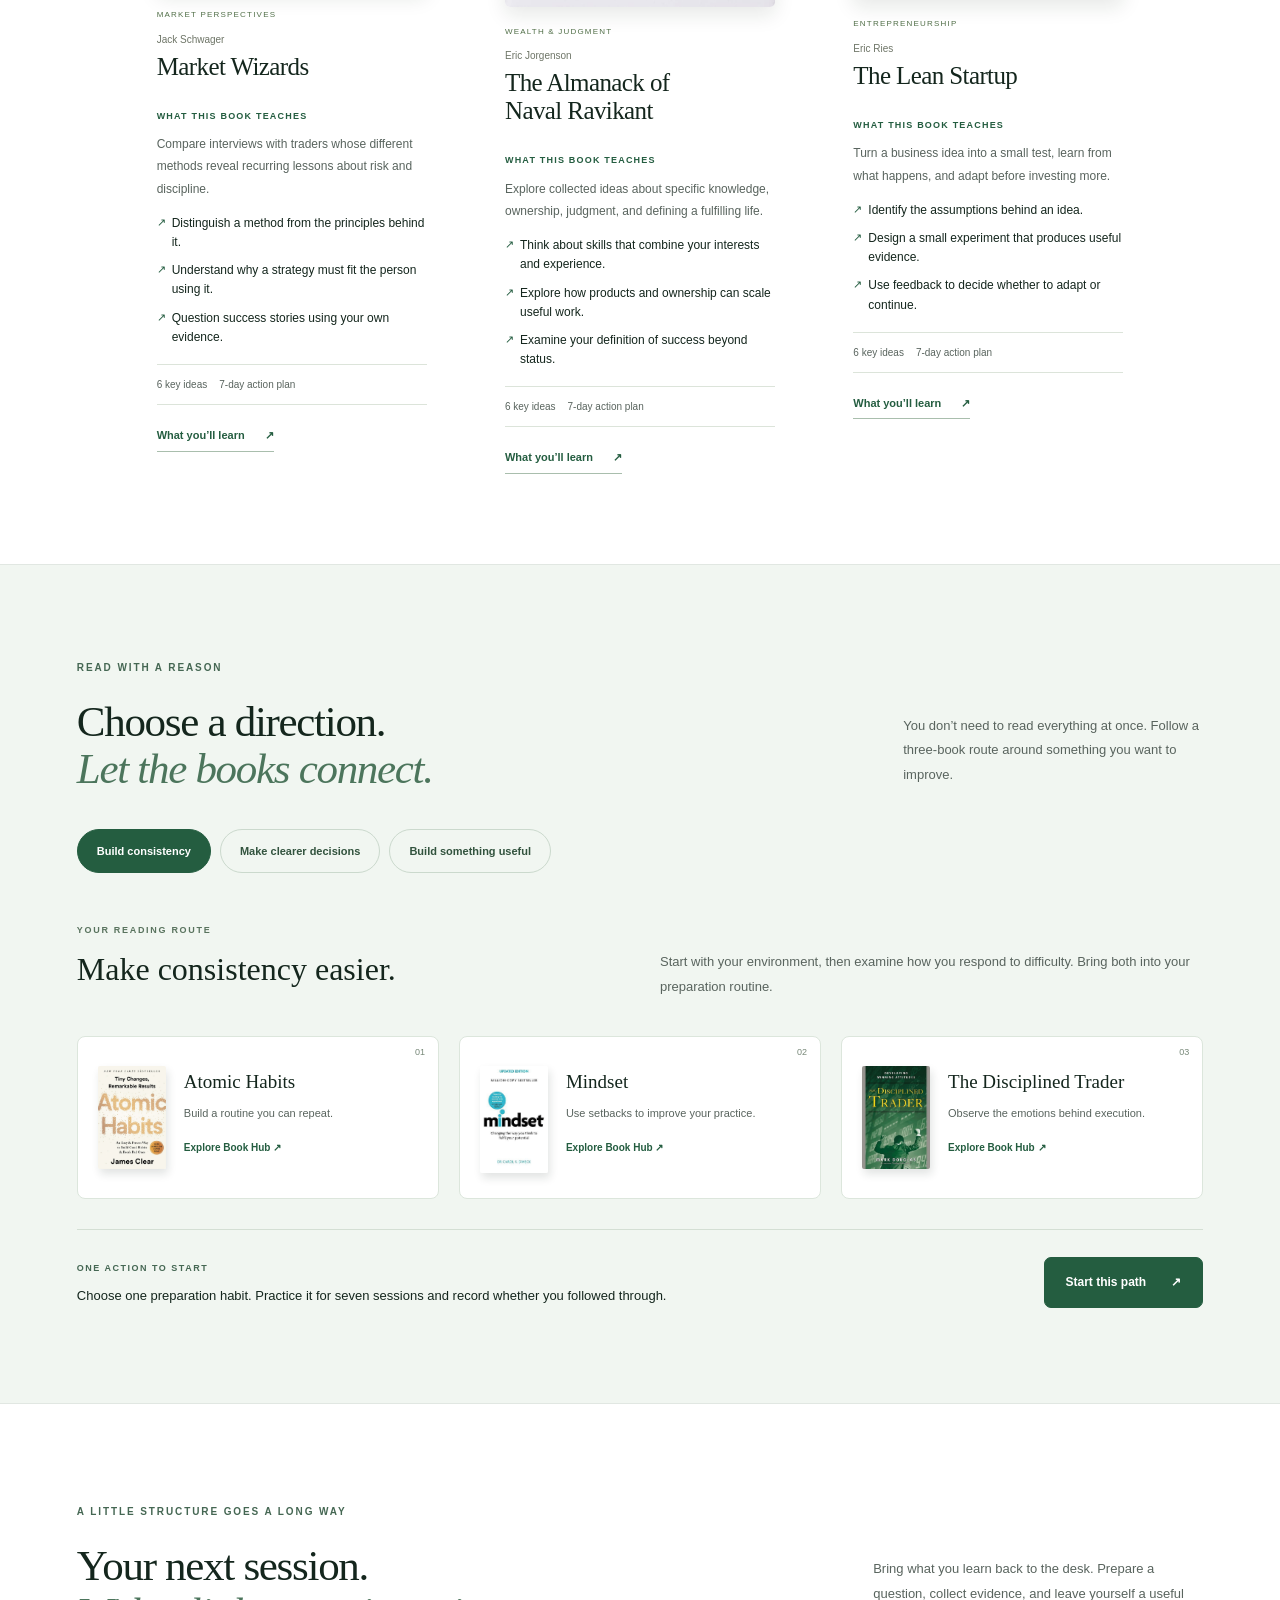
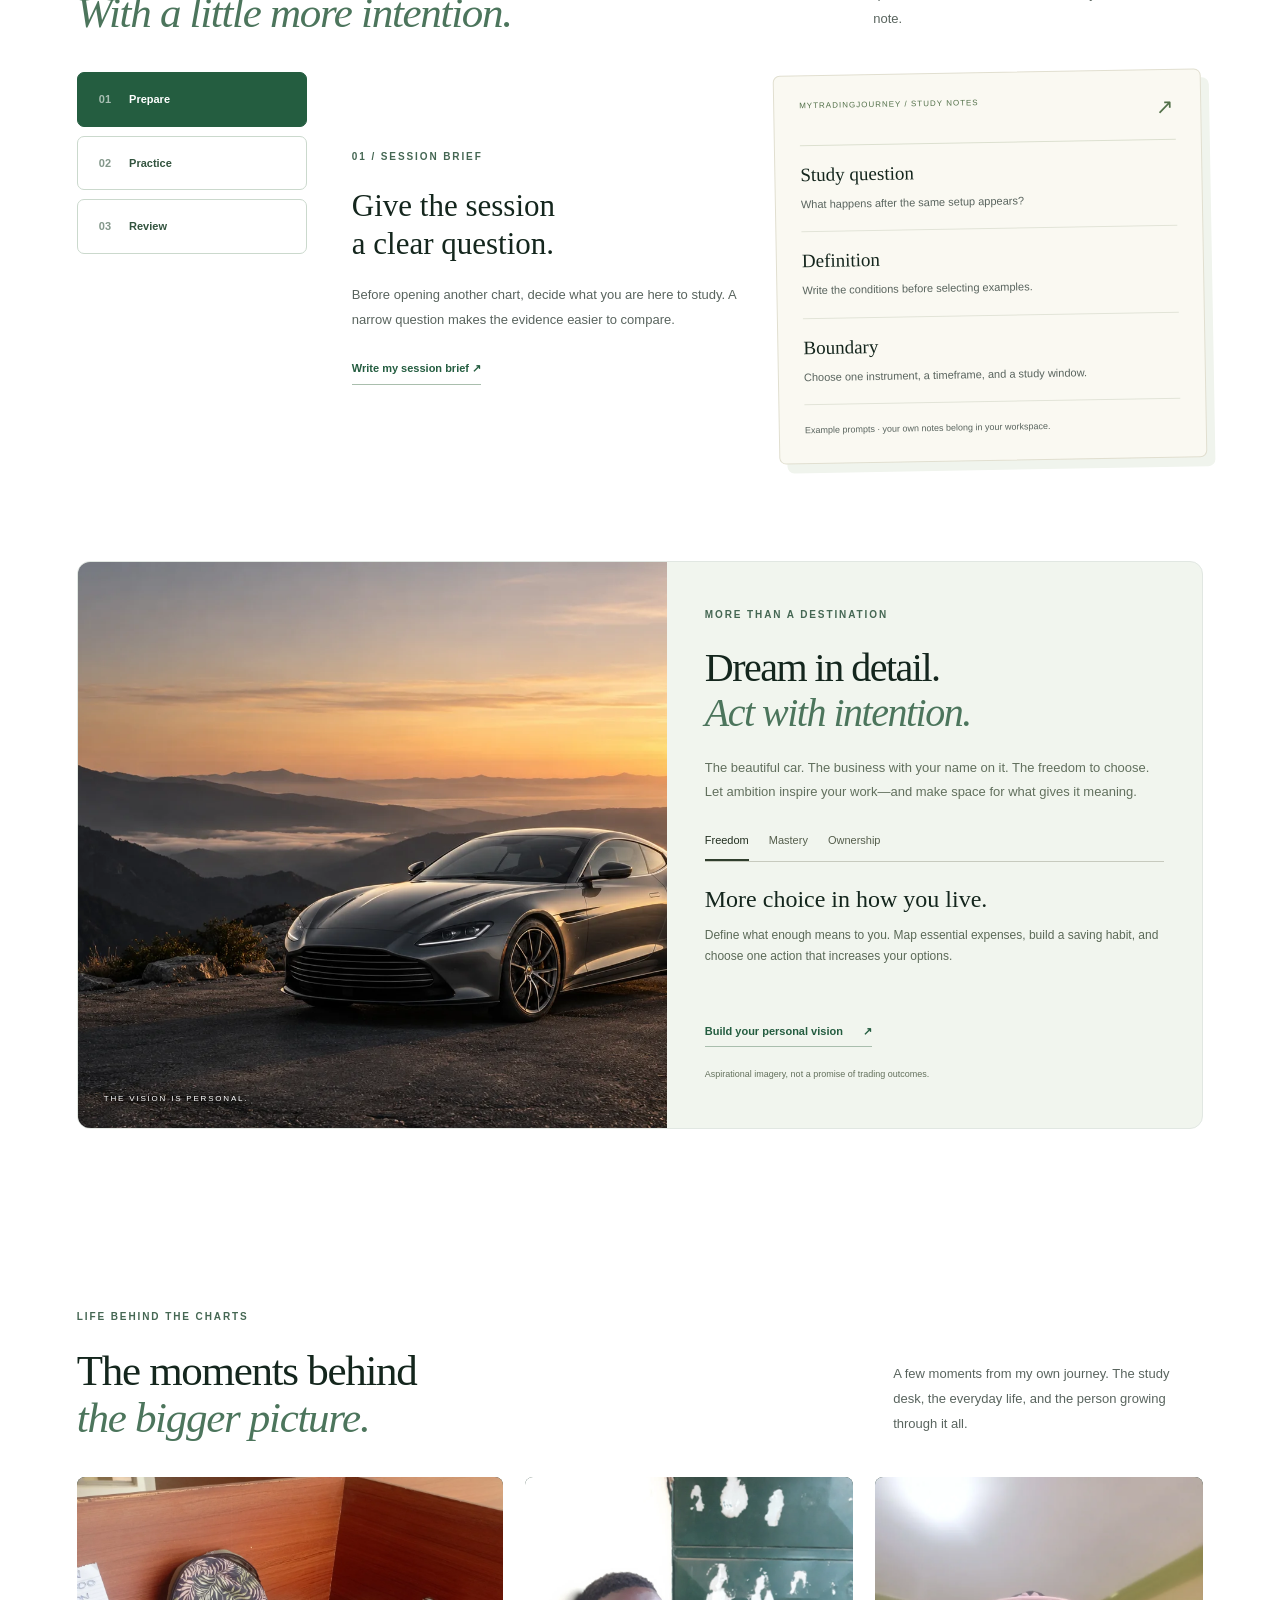
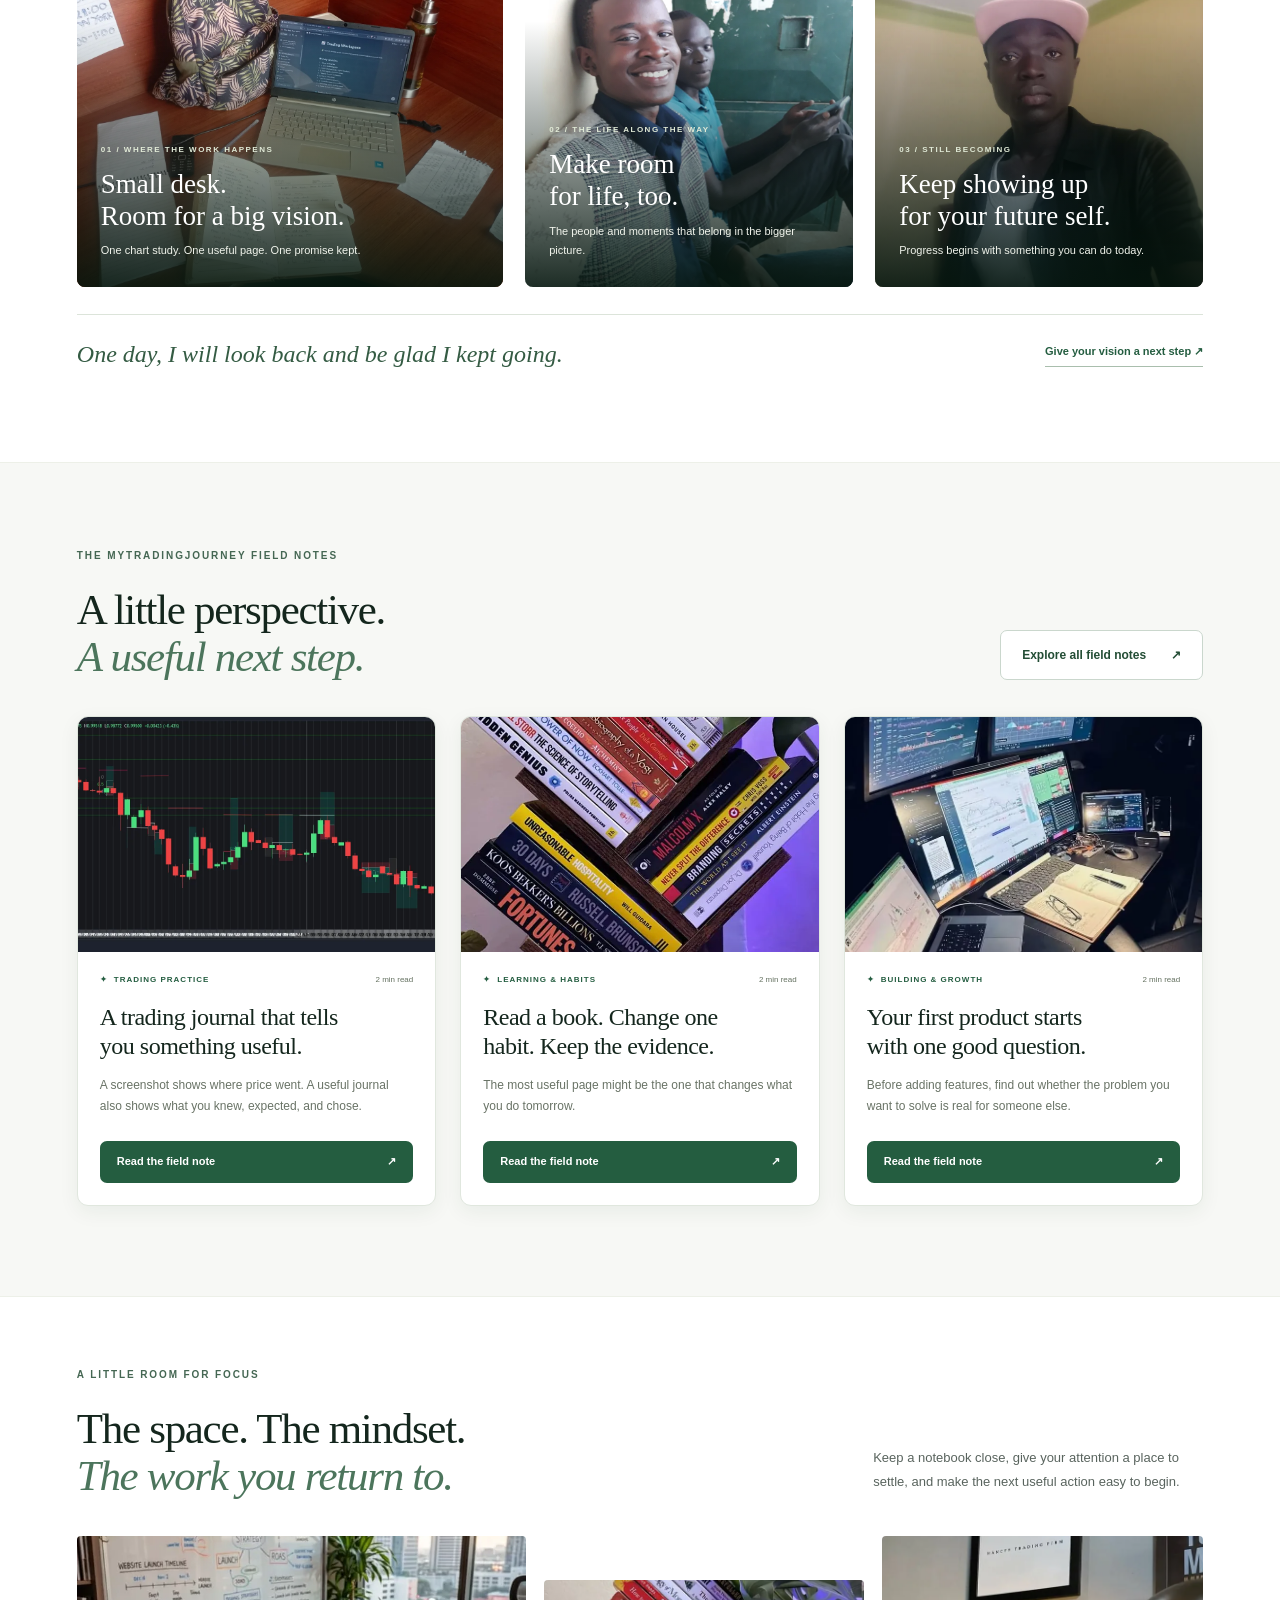
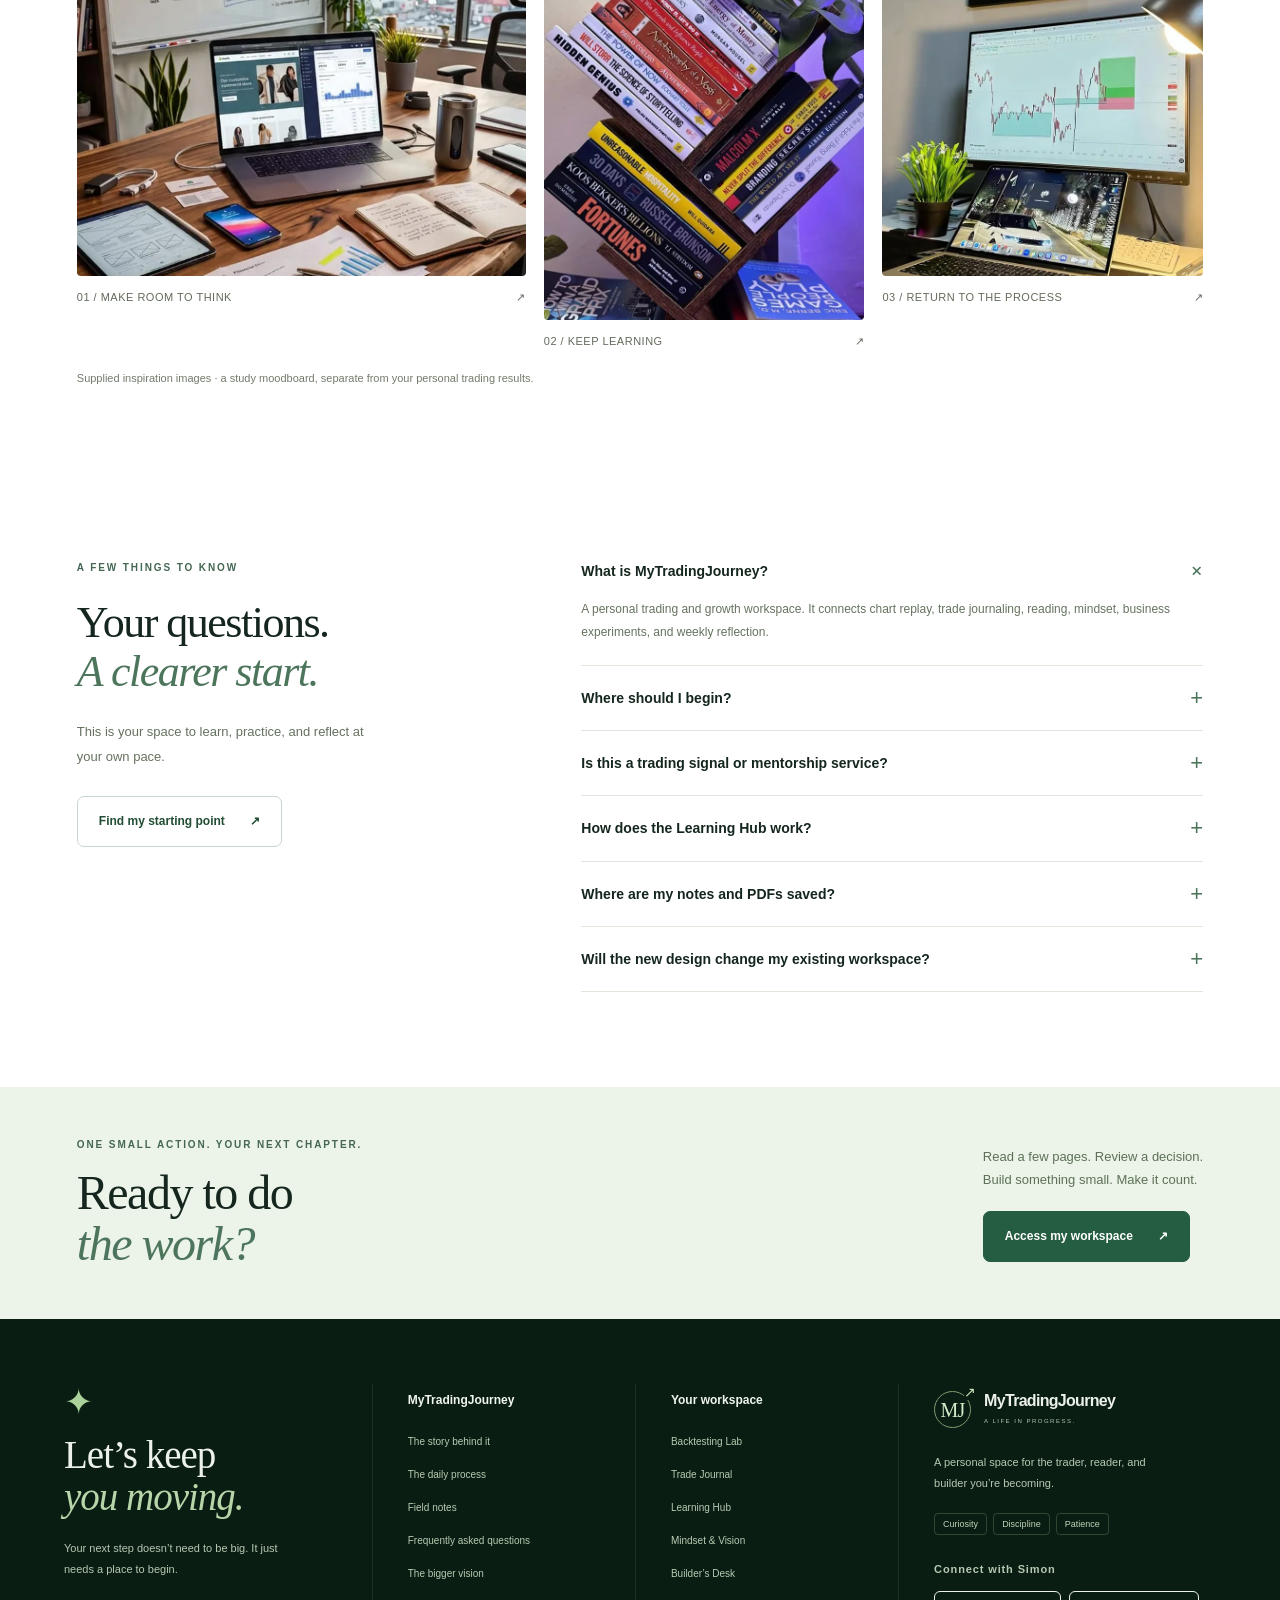
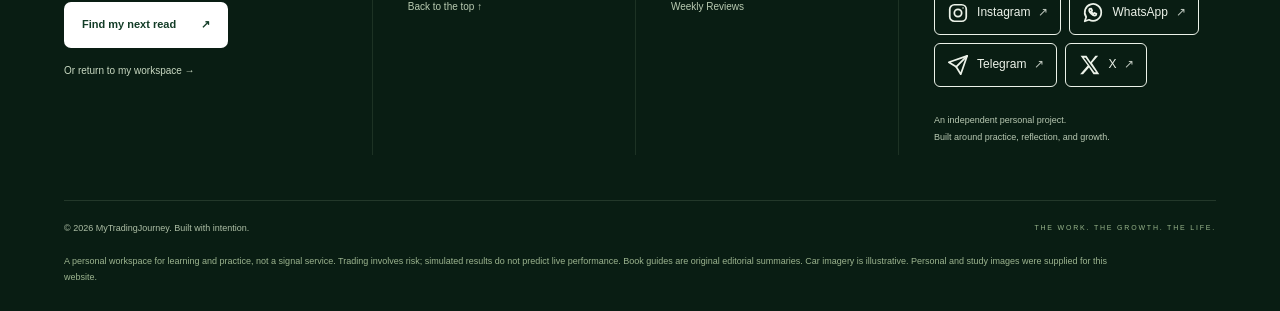
==== commit 6e9a286f: "Add Telegram and improve social icon clarity" ====
--- a/index.html
+++ b/index.html
@@ -16,7 +16,7 @@
   <link rel="stylesheet" href="assets/public-site.css?v=20261030ref1">
   <script defer src="assets/field-notes.js?v=20261105site1"></script>
   <script defer src="assets/public-site.js?v=20261030ref1"></script>
-<link rel="stylesheet" href="css/book-shelf.css?v=20261030teach1"><link rel="stylesheet" href="css/learning-discovery.css?v=20261030teach1"><script defer src="assets/learning-discovery.js?v=20261030teach1"></script><link rel="stylesheet" href="css/personal-story.css?v=20261030photos1"><link rel="stylesheet" href="css/social-links.css?v=20261031social1"><link rel="stylesheet" href="css/site-polish.css?v=20261105site1"><script defer src="assets/site-polish.js?v=20261105site1"></script></head>
+<link rel="stylesheet" href="css/book-shelf.css?v=20261030teach1"><link rel="stylesheet" href="css/learning-discovery.css?v=20261030teach1"><script defer src="assets/learning-discovery.js?v=20261030teach1"></script><link rel="stylesheet" href="css/personal-story.css?v=20261030photos1"><link rel="stylesheet" href="css/social-links.css?v=20261106social2"><link rel="stylesheet" href="css/site-polish.css?v=20261105site3"><script defer src="assets/site-polish.js?v=20261105site2"></script></head>
 <body class="ref-site" data-public-page="home">
 <a class="skip" href="#main">Skip to content</a>
 <header class="site-header ref-header">
@@ -40,7 +40,7 @@
 <section class="ref-vision ref-container" id="vision" aria-labelledby="vision-title"><div class="ref-vision-image"><img src="assets/home/grand-tourer.webp" alt="A silver sports coupe overlooking mountains at sunrise, representing an aspiration" width="1536" height="1024" loading="lazy"><span>THE VISION IS PERSONAL.</span></div><div class="ref-vision-copy"><p class="eyebrow">MORE THAN A DESTINATION</p><h2 id="vision-title">Dream in detail.<br><em>Act with intention.</em></h2><p>The beautiful car. The business with your name on it. The freedom to choose. Let ambition inspire your work—and make space for what gives it meaning.</p><div class="vision-tabs" role="group" aria-label="Explore a vision"><button data-vision="freedom" aria-pressed="true">Freedom</button><button data-vision="craft" aria-pressed="false">Mastery</button><button data-vision="ownership" aria-pressed="false">Ownership</button></div><div id="vision-detail" aria-live="polite"><h3>More choice in how you live.</h3><p>Define what enough means to you. Map essential expenses, build a saving habit, and choose one action that increases your options.</p></div><a class="text-link" href="pages/journey.html#mindset">Build your personal vision <span>↗</span></a><small>Aspirational imagery, not a promise of trading outcomes.</small></div></section>
 <section class="personal-story ref-container" id="behind-the-journey" aria-labelledby="personal-story-title"><div class="section-heading"><div><p class="eyebrow">LIFE BEHIND THE CHARTS</p><h2 id="personal-story-title">The moments behind<br><em>the bigger picture.</em></h2></div><p>A few moments from my own journey. The study desk, the everyday life, and the person growing through it all.</p></div><div class="personal-photo-grid"><figure class="personal-desk"><img src="assets/home/my-workspace.webp" width="1600" height="1200" alt="My laptop, notebooks, and handwritten trading preparation at my study desk" loading="lazy"><figcaption><span>01 / WHERE THE WORK HAPPENS</span><h3>Small desk.<br>Room for a big vision.</h3><p>One chart study. One useful page. One promise kept.</p></figcaption></figure><figure class="personal-everyday"><img src="assets/home/simon-everyday.webp" width="975" height="1300" alt="A personal photo of Simon Peter smiling beside a friend" loading="lazy"><figcaption><span>02 / THE LIFE ALONG THE WAY</span><h3>Make room<br>for life, too.</h3><p>The people and moments that belong in the bigger picture.</p></figcaption></figure><figure class="personal-reflection"><img src="assets/home/simon-reflection.webp" width="851" height="1111" alt="A personal portrait of Simon Peter wearing a cap" loading="lazy"><figcaption><span>03 / STILL BECOMING</span><h3>Keep showing up<br>for your future self.</h3><p>Progress begins with something you can do today.</p></figcaption></figure></div><div class="personal-story-signoff"><p>One day, I will look back and be glad I kept going.</p><a class="text-link" href="pages/journey.html#mindset">Give your vision a next step ↗</a></div></section>
 <section class="ref-notes-section" id="field-notes" aria-labelledby="notes-title"><div class="ref-container"><div class="section-heading"><div><p class="eyebrow">THE MYTRADINGJOURNEY FIELD NOTES</p><h2 id="notes-title">A little perspective.<br><em>A useful next step.</em></h2></div><a class="button ref-outline" href="pages/field-notes.html">Explore all field notes <span>↗</span></a></div><div class="ref-notes-grid" id="home-field-notes"></div><noscript><a href="pages/field-notes.html">Open the field notes collection</a></noscript></div></section>
-<section class="site-moodboard ref-container" id="study-spaces" aria-labelledby="spaces-title"><div class="section-heading"><div><p class="eyebrow">A LITTLE ROOM FOR FOCUS</p><h2 id="spaces-title">The space. The mindset.<br><em>The work you return to.</em></h2></div><p>Keep a notebook close, give your attention a place to settle, and make the next useful action easy to begin.</p></div><div class="site-moodboard-grid"><figure><img src="assets/site-images/reading-desk.webp" alt="A light-filled study desk with market charts and books" width="736" height="980" loading="lazy"><figcaption><span>01 / MAKE ROOM TO THINK</span><span aria-hidden="true">↗</span></figcaption></figure><figure><img src="assets/site-images/book-stack.webp" alt="A stack of books about thinking, money and personal growth" width="736" height="980" loading="lazy"><figcaption><span>02 / KEEP LEARNING</span><span aria-hidden="true">↗</span></figcaption></figure><figure><img src="assets/site-images/quiet-desk.webp" alt="A study space with a monitor, plant and notebook" width="736" height="980" loading="lazy"><figcaption><span>03 / RETURN TO THE PROCESS</span><span aria-hidden="true">↗</span></figcaption></figure></div><p>Supplied inspiration images · a study moodboard, separate from your personal trading results.</p></section><section class="ref-faq ref-container" id="faq" aria-labelledby="faq-title"><div><p class="eyebrow">A FEW THINGS TO KNOW</p><h2 id="faq-title">Your questions.<br><em>A clearer start.</em></h2><p>This is your space to learn, practice, and reflect at your own pace.</p><button class="button ref-outline" type="button" data-open-guide>Find my starting point <span>↗</span></button></div><div class="ref-faq-list">
+<section class="site-moodboard ref-container" id="study-spaces" aria-labelledby="spaces-title"><div class="section-heading"><div><p class="eyebrow">A LITTLE ROOM FOR FOCUS</p><h2 id="spaces-title">The space. The mindset.<br><em>The work you return to.</em></h2></div><p>Keep a notebook close, give your attention a place to settle, and make the next useful action easy to begin.</p></div><div class="site-moodboard-grid"><figure><img src="assets/site-images/reading-desk.webp" alt="A light-filled workspace with a laptop, notebooks and coffee" width="736" height="980" loading="lazy"><figcaption><span>01 / MAKE ROOM TO THINK</span><span aria-hidden="true">↗</span></figcaption></figure><figure><img src="assets/site-images/book-stack.webp" alt="A stack of books about thinking, money and personal growth" width="736" height="980" loading="lazy"><figcaption><span>02 / KEEP LEARNING</span><span aria-hidden="true">↗</span></figcaption></figure><figure><img src="assets/site-images/quiet-desk.webp" alt="A study space with a monitor, plant and notebook" width="736" height="980" loading="lazy"><figcaption><span>03 / RETURN TO THE PROCESS</span><span aria-hidden="true">↗</span></figcaption></figure></div><p>Supplied inspiration images · a study moodboard, separate from your personal trading results.</p></section><section class="ref-faq ref-container" id="faq" aria-labelledby="faq-title"><div><p class="eyebrow">A FEW THINGS TO KNOW</p><h2 id="faq-title">Your questions.<br><em>A clearer start.</em></h2><p>This is your space to learn, practice, and reflect at your own pace.</p><button class="button ref-outline" type="button" data-open-guide>Find my starting point <span>↗</span></button></div><div class="ref-faq-list">
 <details open><summary>What is MyTradingJourney?<span aria-hidden="true">+</span></summary><p>A personal trading and growth workspace. It connects chart replay, trade journaling, reading, mindset, business experiments, and weekly reflection.</p></details>
 <details><summary>Where should I begin?<span aria-hidden="true">+</span></summary><p>Choose one small action: study a setup in Backtesting Lab, open a Book Hub, or record a decision in your Trade Journal. The quick guide links you to each space.</p></details>
 <details><summary>Is this a trading signal or mentorship service?<span aria-hidden="true">+</span></summary><p>No. MyTradingJourney is a personal learning and practice project. The tools help organize your own research and reflections; they don’t provide signals or promise returns.</p></details>
@@ -54,7 +54,7 @@
 <div class="ref-footer-grid"><section class="footer-invitation"><span class="footer-symbol" aria-hidden="true">✦</span><h2>Let’s keep<br><em>you moving.</em></h2><p>Your next step doesn’t need to be big. It just needs a place to begin.</p><a class="button ref-white" href="pages/library.html">Find my next read <span>↗</span></a><a class="footer-text-link" href="pages/journey.html#home">Or return to my workspace →</a></section>
 <section><h3>MyTradingJourney</h3><a href="index.html#story">The story behind it</a><a href="index.html#practice">The daily process</a><a href="pages/field-notes.html">Field notes</a><a href="index.html#faq">Frequently asked questions</a><a href="index.html#vision">The bigger vision</a><a href="index.html#main">Back to the top ↑</a></section>
 <section><h3>Your workspace</h3><a href="pages/backtesting.html#sessions">Backtesting Lab</a><a href="pages/journey.html#journal">Trade Journal</a><a href="pages/library.html">Learning Hub</a><a href="pages/journey.html#mindset">Mindset & Vision</a><a href="pages/journey.html#builder">Builder’s Desk</a><a href="pages/journey.html#review">Weekly Reviews</a></section>
-<section class="footer-purpose"><a class="brand" href="index.html"><span class="monogram">MJ<span>↗</span></span><span>MyTradingJourney<small>A LIFE IN PROGRESS.</small></span></a><p>A personal space for the trader, reader, and builder you’re becoming.</p><div class="footer-values"><span>Curiosity</span><span>Discipline</span><span>Patience</span></div><p class="mj-social-heading">Connect with Simon</p><nav class="mj-social-links" aria-label="Connect with Simon"><a href="https://www.instagram.com/21hooki?exln=MWs3dmhpMzIwdXVpZA==" target="_blank" rel="noopener noreferrer" aria-label="Instagram — opens in a new tab"><svg viewBox="0 0 24 24" fill="none" stroke="currentColor" stroke-width="1.6" stroke-linecap="round" stroke-linejoin="round" aria-hidden="true"><rect x="3" y="3" width="18" height="18" rx="5"/><circle cx="12" cy="12" r="4"/><circle cx="17.5" cy="6.5" r=".8" fill="currentColor" stroke="none"/></svg><span>Instagram</span><span aria-hidden="true">↗</span></a><a href="https://wa.me/256705386435" target="_blank" rel="noopener noreferrer" aria-label="WhatsApp — opens in a new tab"><svg viewBox="0 0 24 24" fill="none" stroke="currentColor" stroke-width="1.6" stroke-linecap="round" stroke-linejoin="round" aria-hidden="true"><path d="M21 11.5a9 9 0 0 1-13.3 7.9L3 21l1.6-4.7A9 9 0 1 1 21 11.5Z"/><path d="M8.2 7.5c-.9 1.5.2 3.6 1.8 5.2s3.7 2.7 5.2 1.8l.5-1.6-2-1-1 1c-1.2-.5-2.1-1.4-2.6-2.6l1-1-1-2Z"/></svg><span>WhatsApp</span><span aria-hidden="true">↗</span></a><a href="https://x.com/21hooki" target="_blank" rel="noopener noreferrer" aria-label="X — opens in a new tab"><svg viewBox="0 0 24 24" fill="none" stroke="currentColor" stroke-width="1.6" stroke-linecap="round" stroke-linejoin="round" aria-hidden="true"><path d="m4 4 16 16M20 4 4 20"/></svg><span>X</span><span aria-hidden="true">↗</span></a></nav><p class="footer-original">An independent personal project.<br>Built around practice, reflection, and growth.</p></section></div>
+<section class="footer-purpose"><a class="brand" href="index.html"><span class="monogram">MJ<span>↗</span></span><span>MyTradingJourney<small>A LIFE IN PROGRESS.</small></span></a><p>A personal space for the trader, reader, and builder you’re becoming.</p><div class="footer-values"><span>Curiosity</span><span>Discipline</span><span>Patience</span></div><p class="mj-social-heading">Connect with Simon</p><nav class="mj-social-links" aria-label="Connect with Simon"><a href="https://www.instagram.com/21hooki?exln=MWs3dmhpMzIwdXVpZA==" target="_blank" rel="noopener noreferrer" aria-label="Instagram — opens in a new tab"><svg width="24" height="24" focusable="false" viewBox="0 0 24 24" fill="none" stroke="currentColor" stroke-width="1.9" stroke-linecap="round" stroke-linejoin="round" aria-hidden="true"><rect x="3" y="3" width="18" height="18" rx="5"/><circle cx="12" cy="12" r="4"/><circle cx="17.5" cy="6.5" r=".8" fill="currentColor" stroke="none"/></svg><span>Instagram</span><span aria-hidden="true">↗</span></a><a href="https://wa.me/256705386435" target="_blank" rel="noopener noreferrer" aria-label="WhatsApp — opens in a new tab"><svg width="24" height="24" focusable="false" viewBox="0 0 24 24" fill="none" stroke="currentColor" stroke-width="1.9" stroke-linecap="round" stroke-linejoin="round" aria-hidden="true"><path d="M21 11.5a9 9 0 0 1-13.3 7.9L3 21l1.6-4.7A9 9 0 1 1 21 11.5Z"/><path d="M8.2 7.5c-.9 1.5.2 3.6 1.8 5.2s3.7 2.7 5.2 1.8l.5-1.6-2-1-1 1c-1.2-.5-2.1-1.4-2.6-2.6l1-1-1-2Z"/></svg><span>WhatsApp</span><span aria-hidden="true">↗</span></a><a href="https://t.me/hooki21" target="_blank" rel="noopener noreferrer" aria-label="Telegram — opens in a new tab"><svg width="24" height="24" viewBox="0 0 24 24" fill="none" stroke="currentColor" stroke-width="1.9" stroke-linecap="round" stroke-linejoin="round" aria-hidden="true" focusable="false"><path d="m22 2-7 20-5-8-8-5Z"/><path d="M22 2 10 14"/></svg><span>Telegram</span><span aria-hidden="true">↗</span></a><a href="https://x.com/21hooki" target="_blank" rel="noopener noreferrer" aria-label="X — opens in a new tab"><svg width="24" height="24" focusable="false" viewBox="0 0 24 24" fill="none" stroke="currentColor" stroke-width="1.9" stroke-linecap="round" stroke-linejoin="round" aria-hidden="true"><path fill="currentColor" stroke="none" d="M18.9 2H22l-6.8 7.8L23.2 22h-6.3l-4.9-7.4L5.5 22H2.3l8.3-9.5L2.8 2h6.5l4.4 6.7ZM17.9 20h1.8L8.2 4H6.3Z"/></svg><span>X</span><span aria-hidden="true">↗</span></a></nav><p class="footer-original">An independent personal project.<br>Built around practice, reflection, and growth.</p></section></div>
 <div class="ref-footer-bottom"><p>© <span id="year">2026</span> MyTradingJourney. Built with intention.</p><span>THE WORK. THE GROWTH. THE LIFE.</span></div><p class="ref-disclosure">A personal workspace for learning and practice, not a signal service. Trading involves risk; simulated results do not predict live performance. Book guides are original editorial summaries. Car imagery is illustrative. Personal and study images were supplied for this website.</p>
 </footer>
 <button type="button" class="quick-guide-toggle" aria-label="Quick guide" aria-expanded="false" aria-controls="quick-guide"><svg width="22" height="22" viewBox="0 0 24 24" fill="none" stroke="currentColor" stroke-width="1.7" aria-hidden="true"><path d="M20 11a8 8 0 0 1-8 8H7l-4 3v-7a8 8 0 1 1 17-4Z"/><path d="M8 10h8M8 14h5"/></svg><span class="guide-button-label">Quick guide</span></button>
--- a/css/social-links.css
+++ b/css/social-links.css
@@ -1,8 +1,8 @@
 /* Personal links use text labels and explicit focus states in both site themes. */
 .mj-social-heading{font-size:11px;font-weight:600;letter-spacing:.08em;margin:22px 0 12px}
-.mj-social-links{display:flex;flex-wrap:wrap;gap:8px}
+.mj-social-links{position:static;inset:auto;padding:0;background:transparent;border:0;box-shadow:none;display:flex;flex-wrap:wrap;gap:8px}
 .mj-social-links a{box-sizing:border-box;display:inline-flex!important;align-items:center;justify-content:center;gap:8px;min-height:44px;padding:10px 12px;margin:0!important;border:1px solid currentColor;border-radius:6px;color:inherit!important;font:inherit;font-size:12px;text-decoration:none!important;line-height:1.3}
-.mj-social-links svg{width:17px;height:17px;flex:none}
+.mj-social-links svg{display:block;width:22px;height:22px;flex-shrink:0}
 .mj-social-links a>span:last-child{font-size:12px;opacity:.8}
 .mj-social-links a:hover{text-decoration:underline!important;text-underline-offset:4px}
 .mj-social-links a:focus-visible{outline:2px solid currentColor;outline-offset:4px}
--- a/css/site-polish.css
+++ b/css/site-polish.css
@@ -16,3 +16,11 @@
 @media(prefers-reduced-motion:reduce){:root{scroll-behavior:auto}.ref-site .ref-feature-image img{transition:none}.ref-site .ref-feature:hover .ref-feature-image img{transform:none}}
 
 .site-search-summary{display:flex;justify-content:space-between;align-items:center;gap:15px;padding:12px 0 20px;color:var(--mj-muted,#687164);font-size:12px}.empty-books h3{font:24px Georgia,serif}.empty-books .learn-button{margin-top:8px}
+
+.journey-top,.learn-top{gap:18px}.journey-top .workspace-header-home,.learn-top>a{margin-left:auto}.journey-top .site-finder-button,.learn-top .site-finder-button{margin-left:0}.access-header{gap:18px;flex-wrap:wrap}
+/* Keep the existing mobile main-menu rules scoped away from in-page navigation. */
+.site-section-nav{position:static;inset:auto;box-shadow:none}
+#site-finder-results{position:static;inset:auto;padding:0;border:0;background:transparent;box-shadow:none}
+.site-lab-banner nav{position:static;inset:auto;box-shadow:none}
+@media(max-width:760px){.ref-site .ref-header{gap:10px}.ref-site .ref-hero-visual{height:390px}}
+@media(max-width:420px){.ref-header .brand{font-size:13px;gap:8px}.ref-header .brand small{display:none}.ref-header .monogram{width:30px;height:34px}.ref-header .menu-toggle{padding:8px;gap:6px}.ref-header .site-finder-button{min-width:32px;padding:5px}}
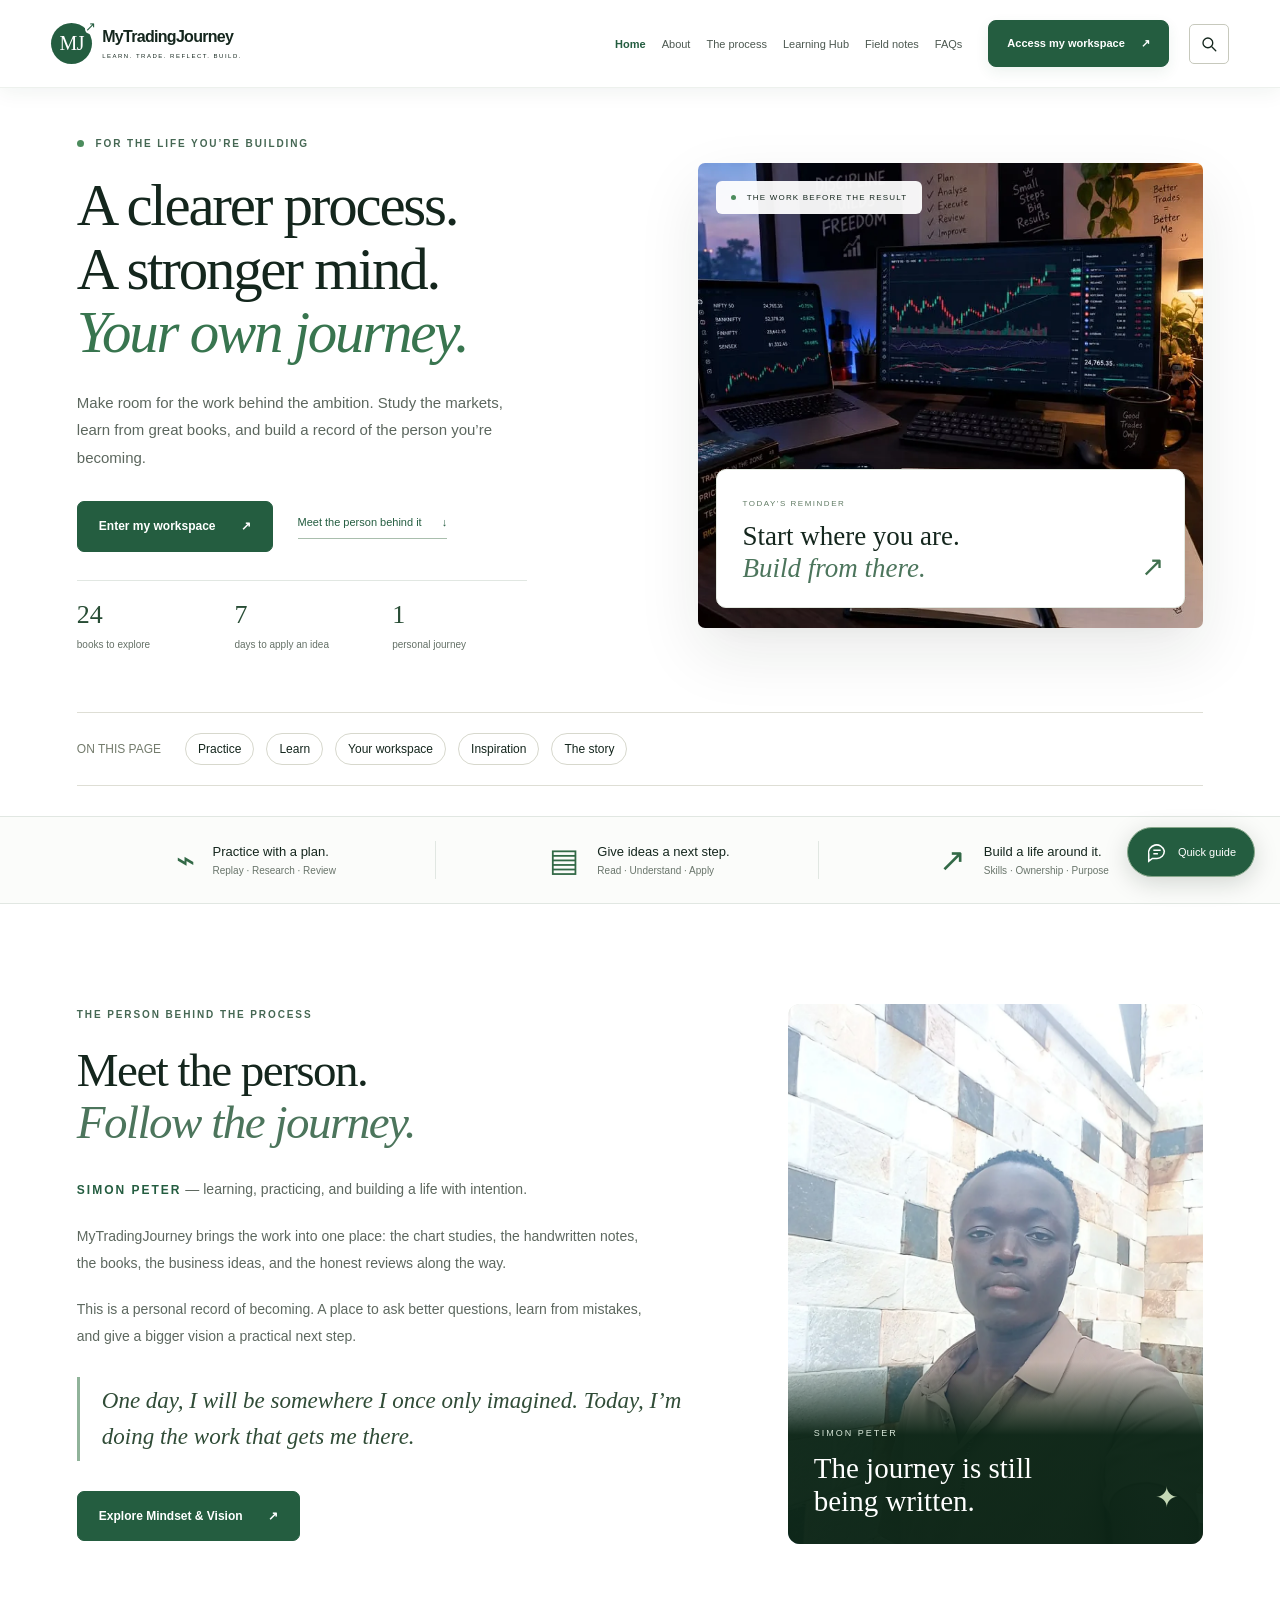
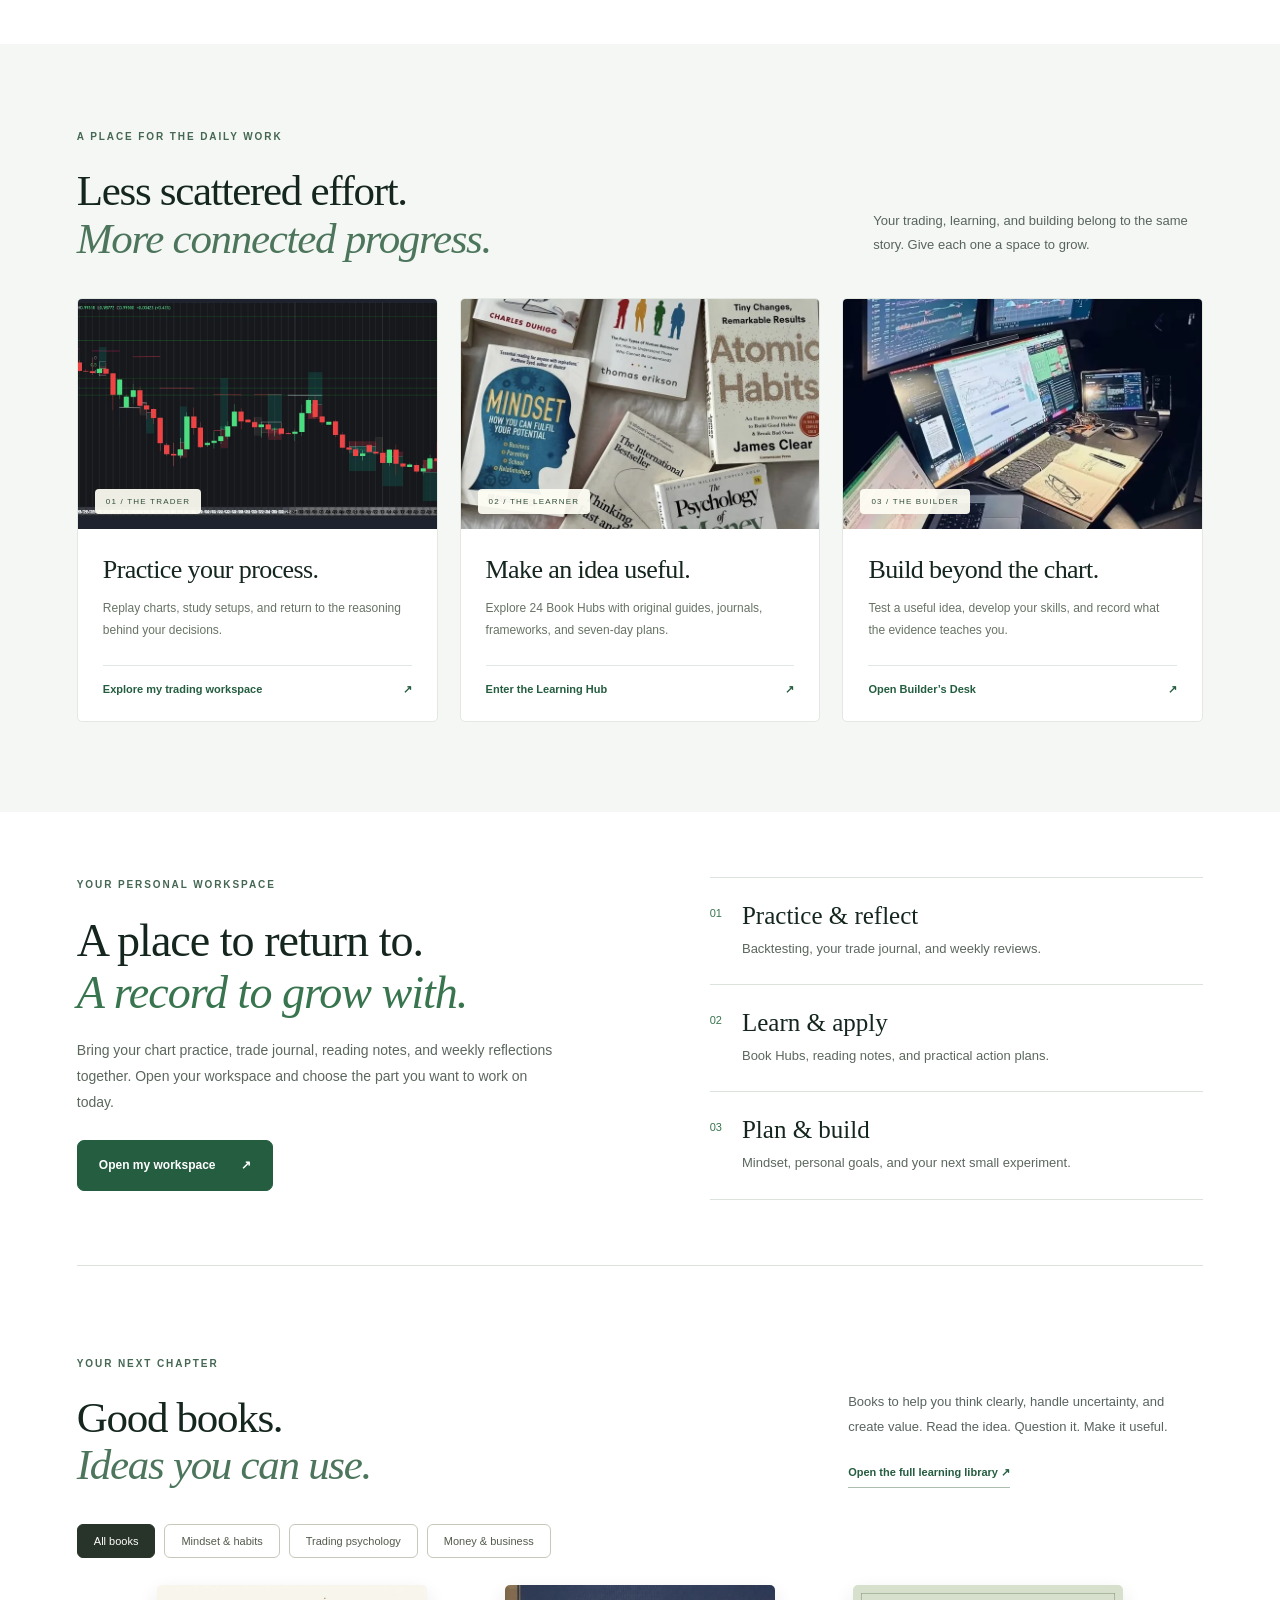
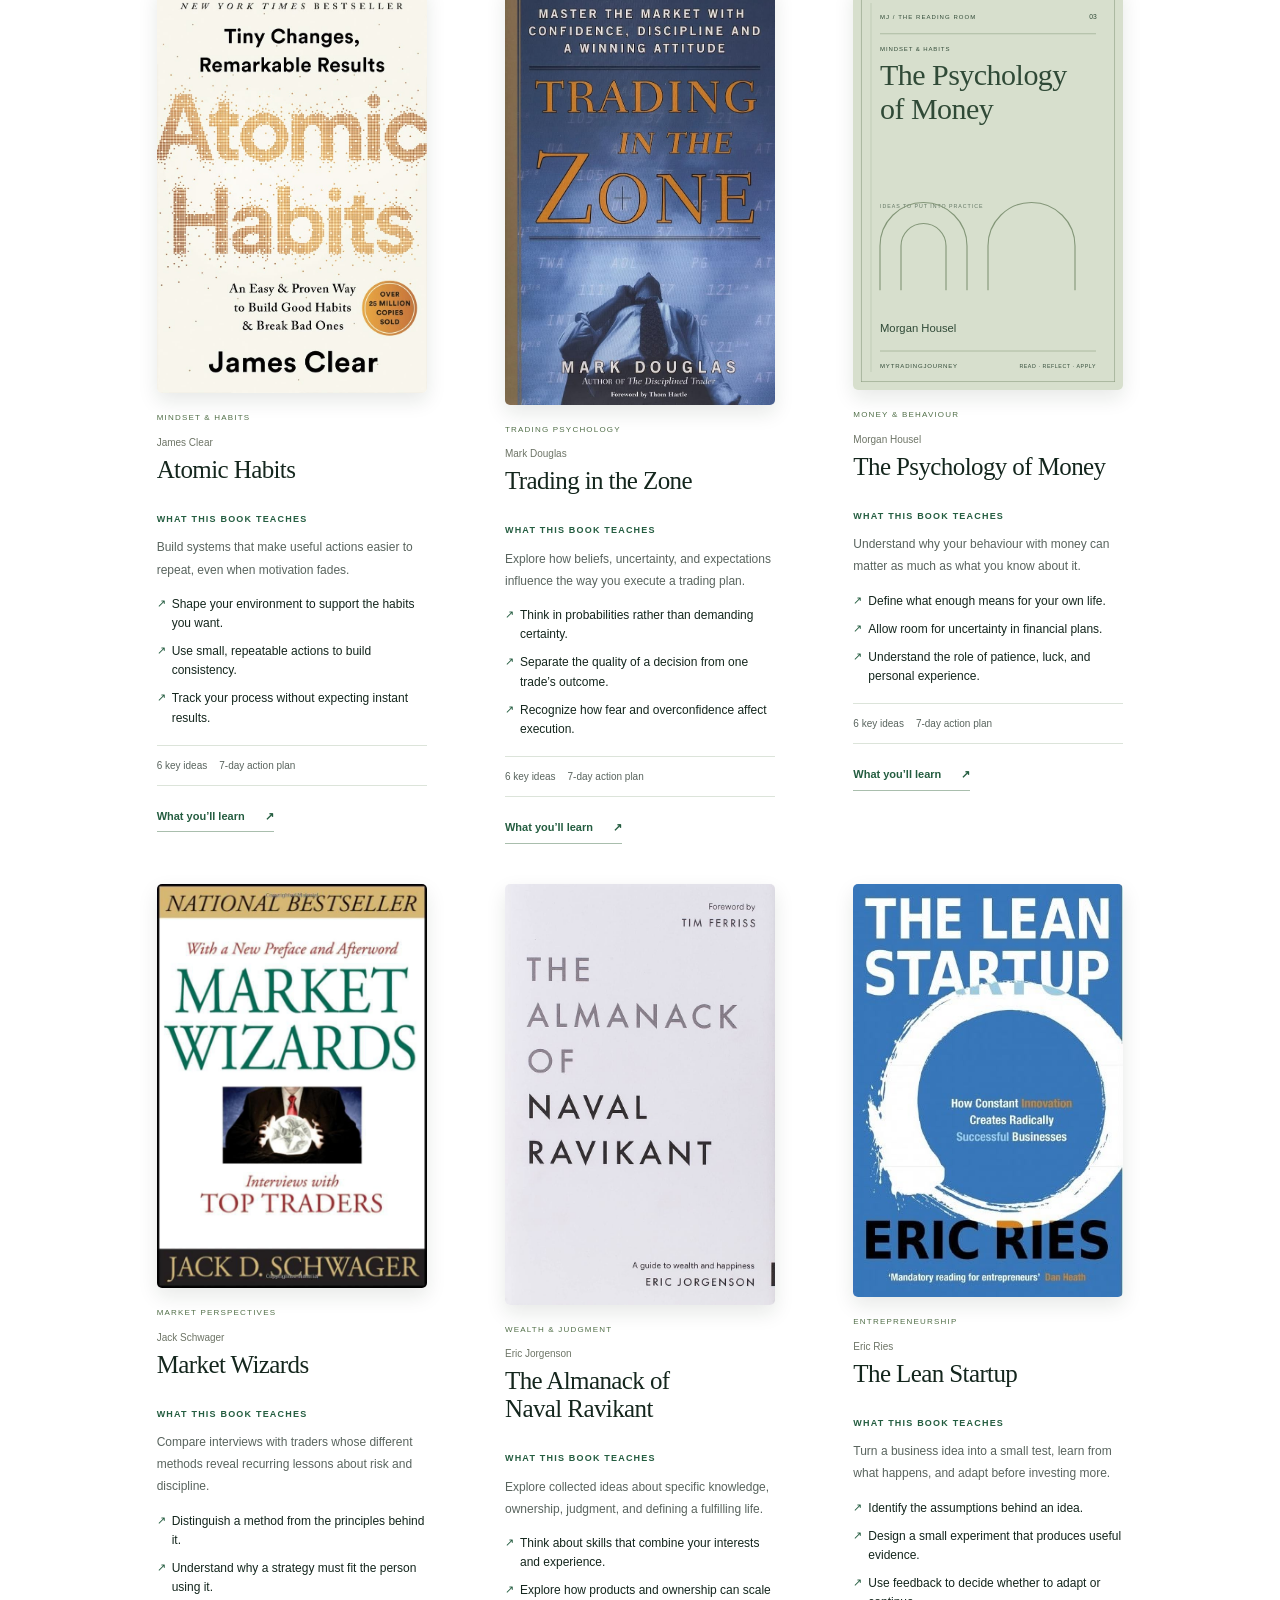
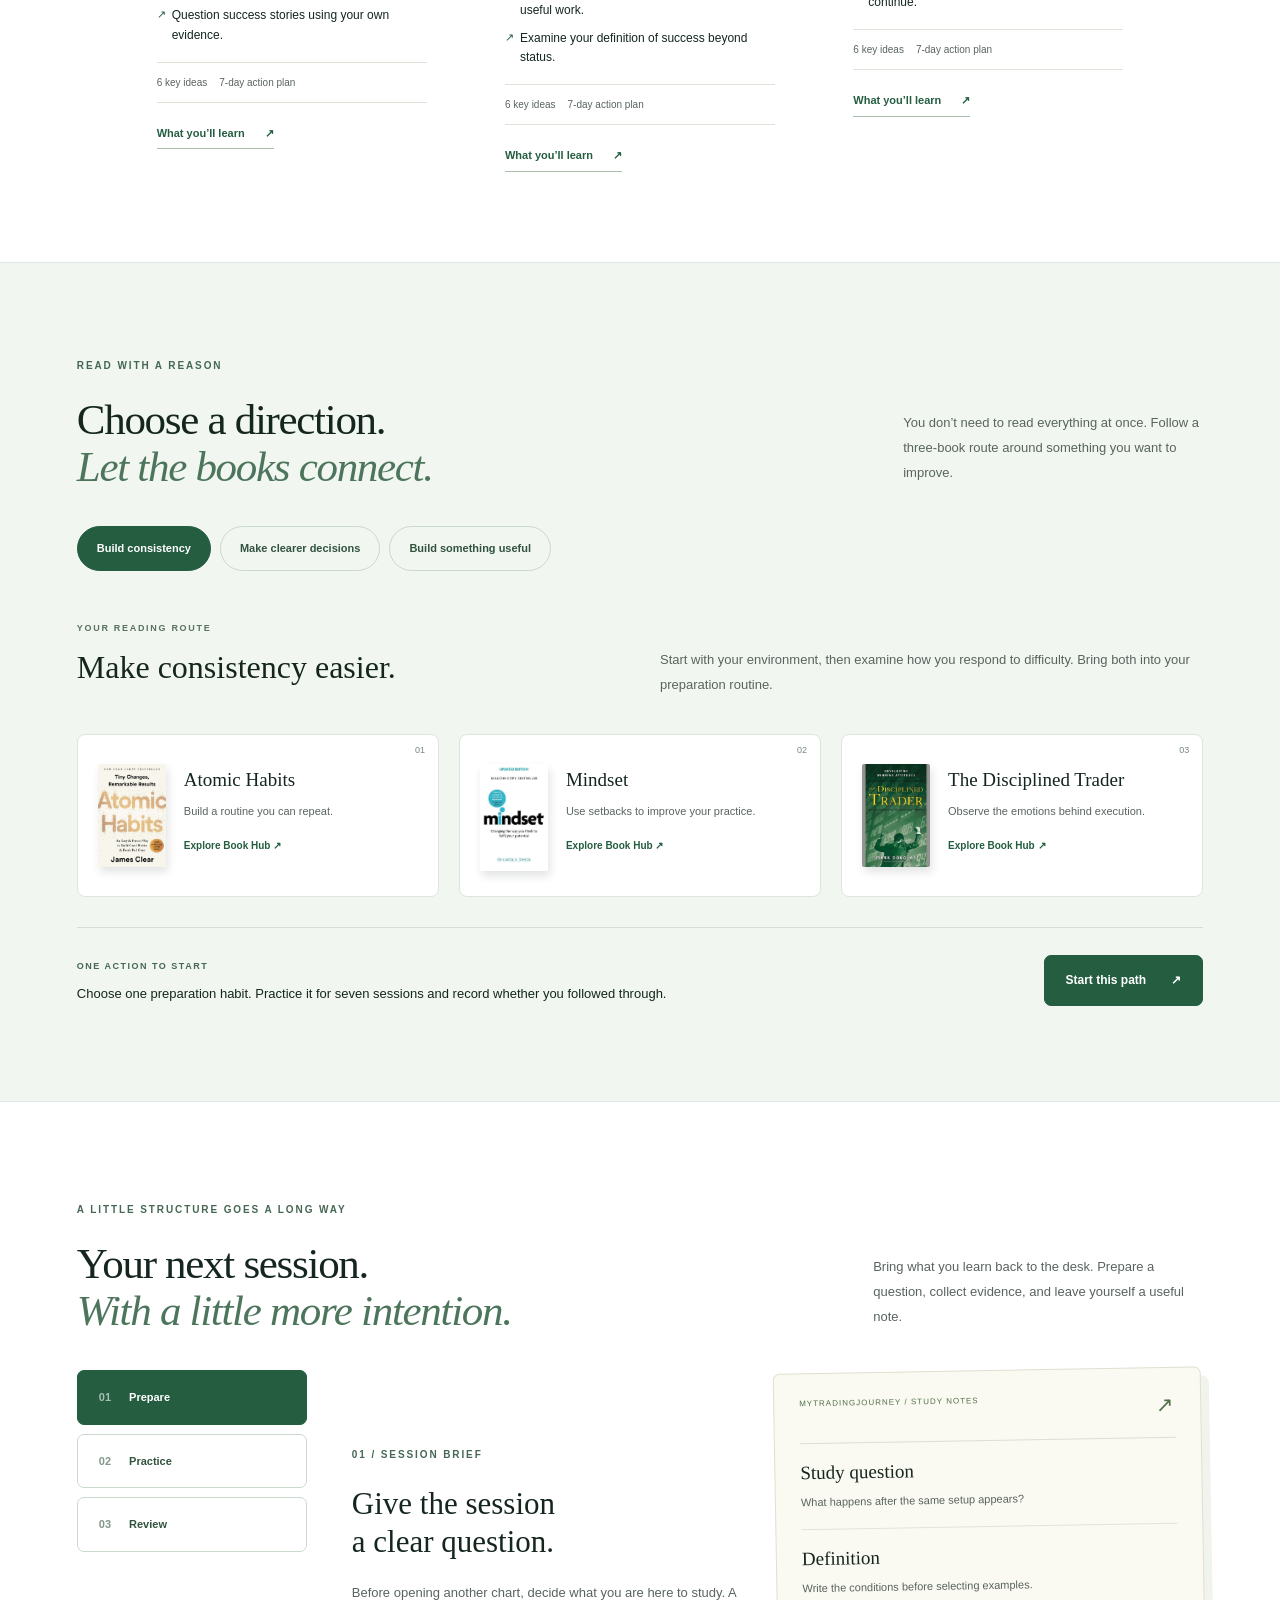
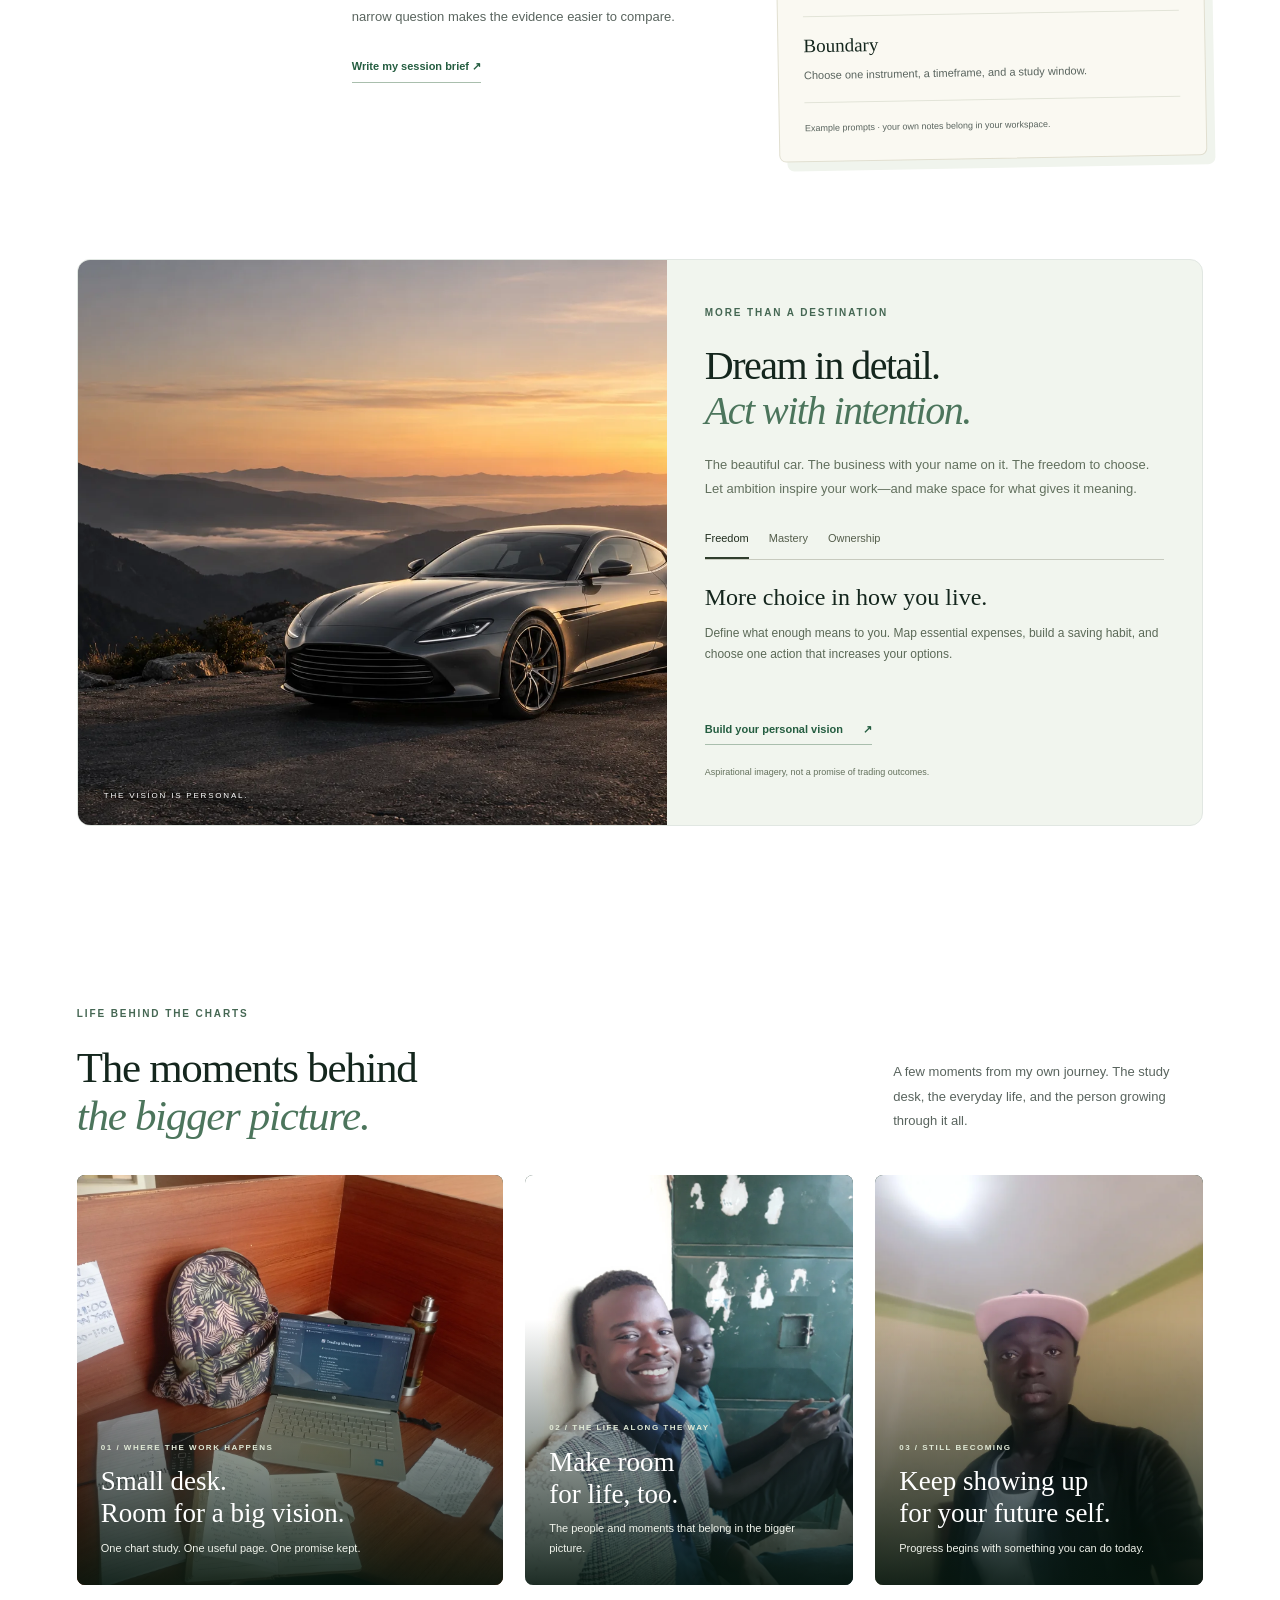
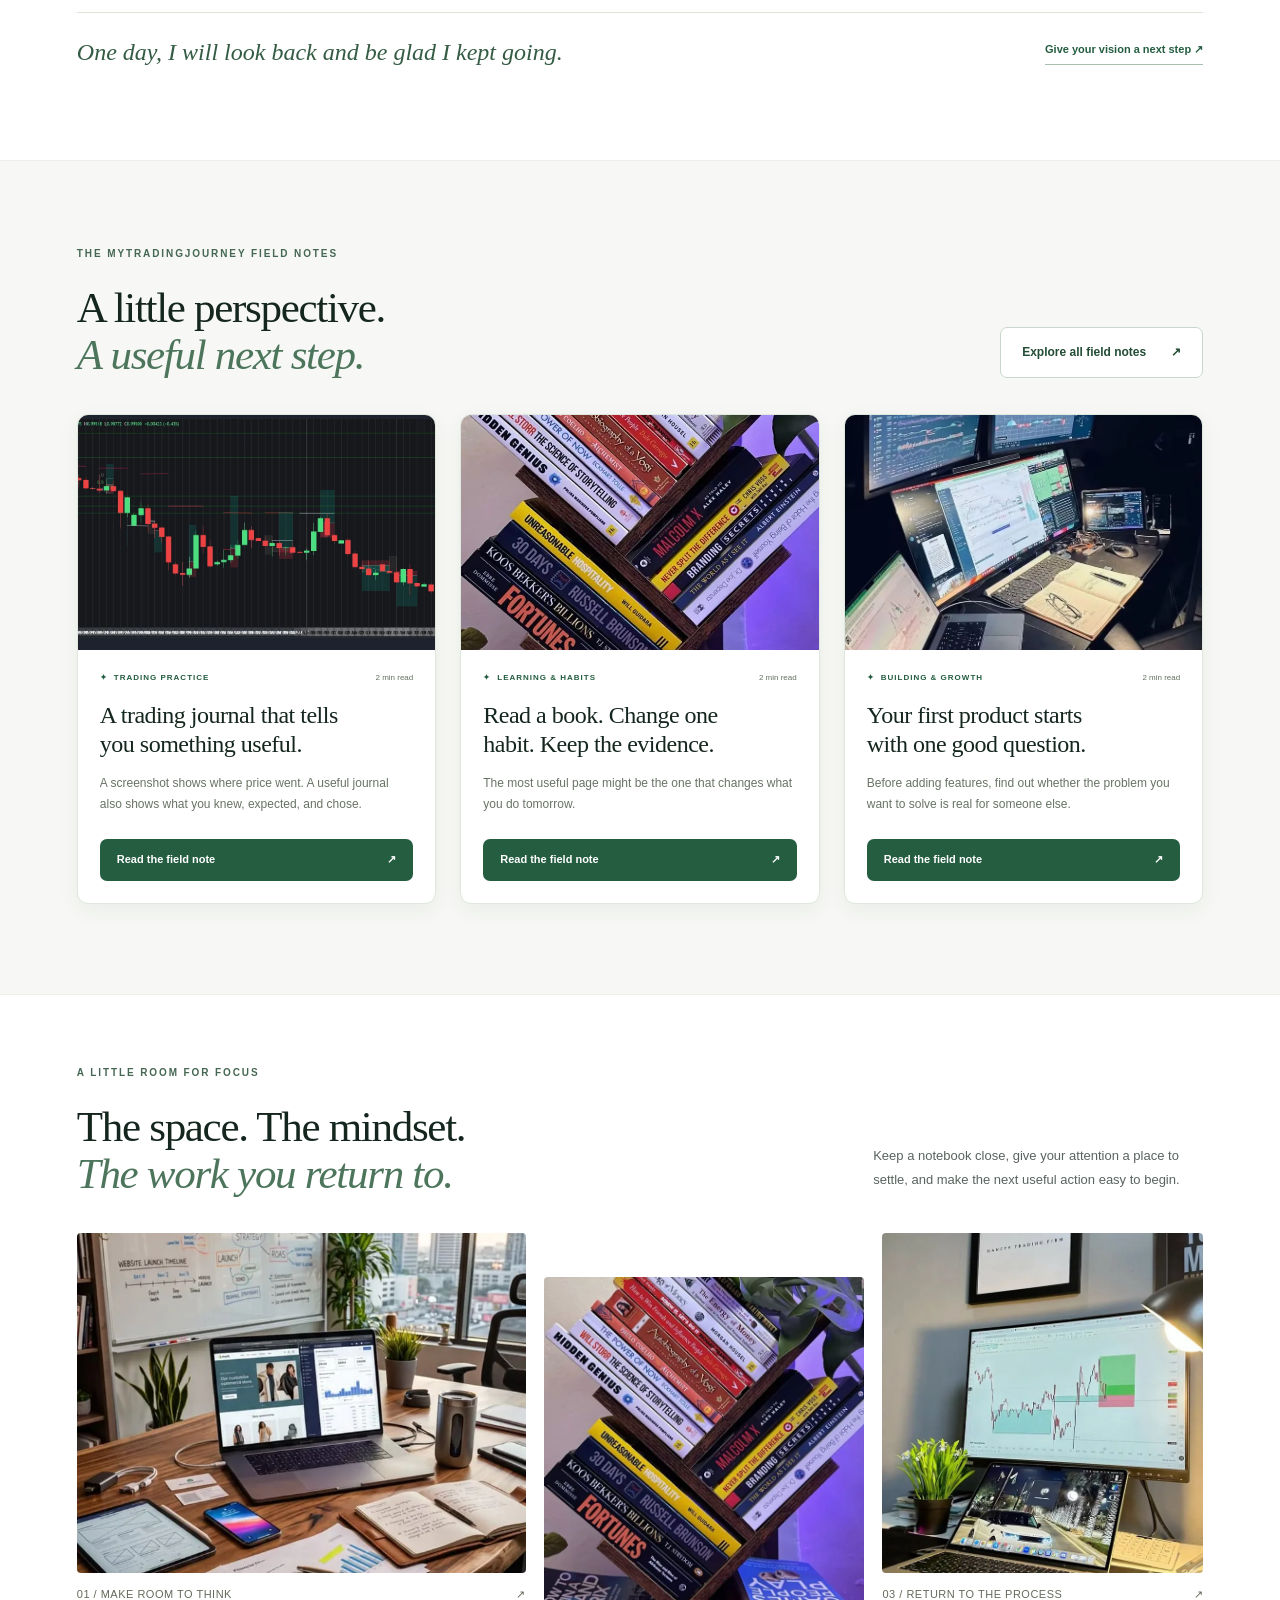
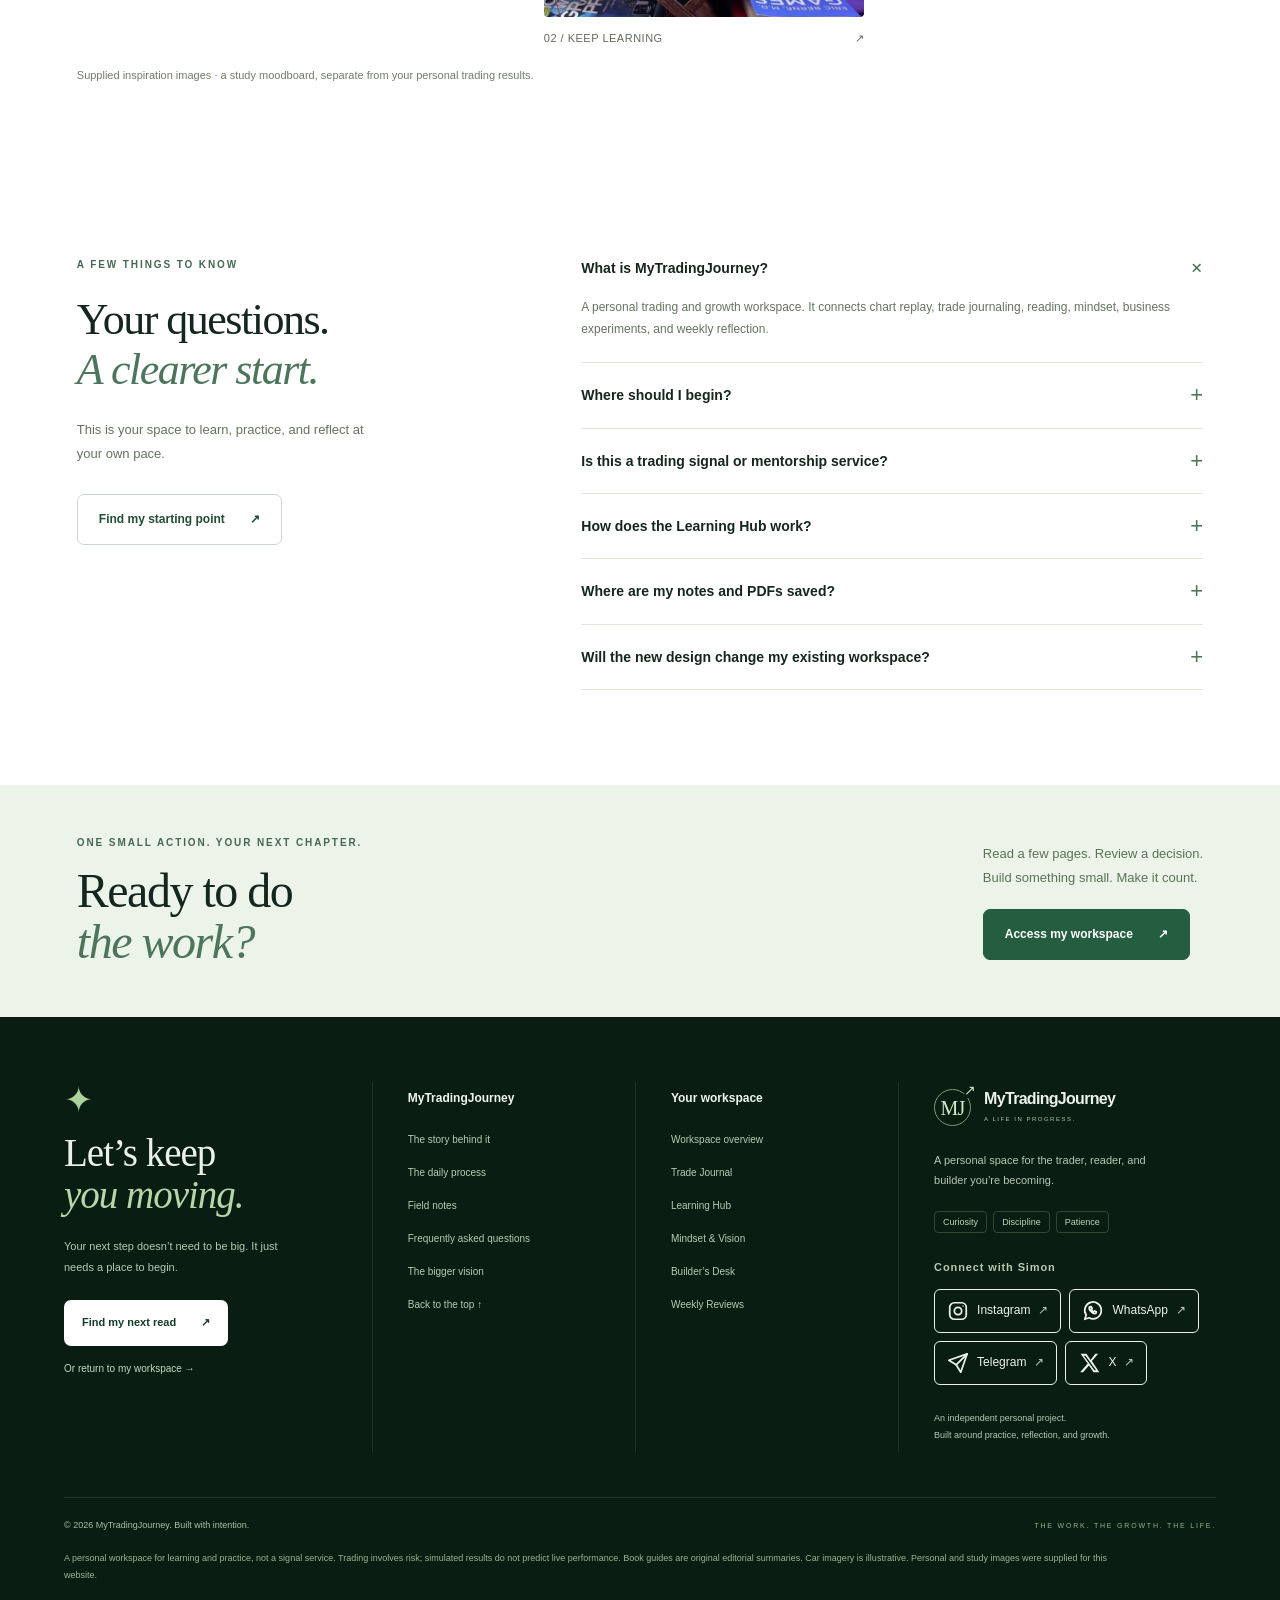
==== commit 6dba7726: "Restore public navigation and simplify home page layout" ====
--- a/index.html
+++ b/index.html
@@ -15,21 +15,21 @@
   <script defer src="assets/book-artwork.js?v=20261030supplied"></script><script defer src="assets/home.js?v=20261030teach1"></script>
   <link rel="stylesheet" href="assets/public-site.css?v=20261030ref1">
   <script defer src="assets/field-notes.js?v=20261105site1"></script>
-  <script defer src="assets/public-site.js?v=20261030ref1"></script>
-<link rel="stylesheet" href="css/book-shelf.css?v=20261030teach1"><link rel="stylesheet" href="css/learning-discovery.css?v=20261030teach1"><script defer src="assets/learning-discovery.js?v=20261030teach1"></script><link rel="stylesheet" href="css/personal-story.css?v=20261030photos1"><link rel="stylesheet" href="css/social-links.css?v=20261106social2"><link rel="stylesheet" href="css/site-polish.css?v=20261105site3"><script defer src="assets/site-polish.js?v=20261105site2"></script></head>
+  <script defer src="assets/public-site.js?v=20261106home1"></script>
+<link rel="stylesheet" href="css/book-shelf.css?v=20261030teach1"><link rel="stylesheet" href="css/learning-discovery.css?v=20261030teach1"><script defer src="assets/learning-discovery.js?v=20261030teach1"></script><link rel="stylesheet" href="css/personal-story.css?v=20261030photos1"><link rel="stylesheet" href="css/social-links.css?v=20261106social2"><link rel="stylesheet" href="css/site-polish.css?v=20261106home1"><script defer src="assets/site-polish.js?v=20261106home1"></script></head>
 <body class="ref-site" data-public-page="home">
 <a class="skip" href="#main">Skip to content</a>
 <header class="site-header ref-header">
 <a class="brand" href="index.html" aria-label="MyTradingJourney home"><span class="monogram">MJ<span>↗</span></span><span>MyTradingJourney<small>LEARN. TRADE. REFLECT. BUILD.</small></span></a>
 <button class="menu-toggle" aria-expanded="false" aria-controls="main-nav">Menu <span aria-hidden="true">☰</span></button>
-<nav id="main-nav" aria-label="Main navigation"><a href="index.html" data-nav="home">Home</a><a href="index.html#story">About</a><a href="index.html#practice">The process</a><a href="pages/backtesting.html#sessions">Backtesting</a><a href="pages/library.html">Learning Hub</a><a href="pages/field-notes.html" data-nav="notes">Field notes</a><a href="index.html#faq">FAQs</a><a class="nav-cta" href="pages/login.html?next=journey">Access my workspace <span aria-hidden="true">↗</span></a></nav>
+<nav id="main-nav" aria-label="Main navigation"><a href="index.html" data-nav="home">Home</a><a href="index.html#story">About</a><a href="index.html#practice">The process</a><a href="pages/library.html">Learning Hub</a><a href="pages/field-notes.html" data-nav="notes">Field notes</a><a href="index.html#faq">FAQs</a><a class="nav-cta" href="pages/login.html?next=journey">Access my workspace <span aria-hidden="true">↗</span></a></nav>
 </header>
 <main id="main">
 <section class="ref-hero ref-container" aria-labelledby="hero-title"><div class="ref-hero-copy"><p class="eyebrow"><span class="ref-dot"></span> FOR THE LIFE YOU’RE BUILDING</p><h1 id="hero-title">A clearer process.<br>A stronger mind.<br><em>Your own journey.</em></h1><p>Make room for the work behind the ambition. Study the markets, learn from great books, and build a record of the person you’re becoming.</p><div class="ref-hero-actions"><a class="button ref-primary" href="pages/login.html?next=journey">Enter my workspace <span>↗</span></a><a class="text-link" href="#story">Meet the person behind it <span>↓</span></a></div><div class="ref-hero-meta"><span><b>24</b> books to explore</span><span><b>7</b> days to apply an idea</span><span><b>1</b> personal journey</span></div></div><div class="ref-hero-visual"><img src="assets/site-images/study-journal.webp" alt="A market study setup with charts, a laptop and an open trading notebook" width="735" height="672" fetchpriority="high"><div class="hero-photo-label"><span class="ref-dot"></span> THE WORK BEFORE THE RESULT</div><div class="hero-note"><span>TODAY’S REMINDER</span><p>Start where you are.<br><em>Build from there.</em></p><span class="note-arrow" aria-hidden="true">↗</span></div></div></section>
-<nav class="site-section-nav ref-container" aria-label="Explore this page"><span>MAKE THE JOURNEY YOURS</span><a href="#practice">Practice</a><a href="#books">Learn</a><a href="#workspace-directory">Your workspace</a><a href="#study-spaces">Inspiration</a><a href="#story">The story</a></nav><div class="ref-capability-strip"><div><span aria-hidden="true">⌁</span><p>Practice with a plan.<small>Replay · Research · Review</small></p></div><div><span aria-hidden="true">▤</span><p>Give ideas a next step.<small>Read · Understand · Apply</small></p></div><div><span aria-hidden="true">↗</span><p>Build a life around it.<small>Skills · Ownership · Purpose</small></p></div></div>
+<nav class="site-section-nav ref-container" aria-label="Explore this page"><span>ON THIS PAGE</span><a href="#practice">Practice</a><a href="#books">Learn</a><a href="#workspace-directory">Your workspace</a><a href="#study-spaces">Inspiration</a><a href="#story">The story</a></nav><div class="ref-capability-strip"><div><span aria-hidden="true">⌁</span><p>Practice with a plan.<small>Replay · Research · Review</small></p></div><div><span aria-hidden="true">▤</span><p>Give ideas a next step.<small>Read · Understand · Apply</small></p></div><div><span aria-hidden="true">↗</span><p>Build a life around it.<small>Skills · Ownership · Purpose</small></p></div></div>
 <section class="ref-about ref-container" id="story" aria-labelledby="story-title"><div class="ref-about-copy"><p class="eyebrow">THE PERSON BEHIND THE PROCESS</p><h2 id="story-title">Meet the person.<br><em>Follow the journey.</em></h2><p class="ref-intro"><strong>SIMON PETER</strong> — learning, practicing, and building a life with intention.</p><p>MyTradingJourney brings the work into one place: the chart studies, the handwritten notes, the books, the business ideas, and the honest reviews along the way.</p><p>This is a personal record of becoming. A place to ask better questions, learn from mistakes, and give a bigger vision a practical next step.</p><blockquote>One day, I will be somewhere I once only imagined. Today, I’m doing the work that gets me there.</blockquote><a class="button ref-primary" href="pages/journey.html#mindset">Explore Mindset & Vision <span>↗</span></a></div><figure class="ref-portrait"><img src="assets/home/simon-journey.webp" alt="Simon Peter, the person behind MyTradingJourney" width="900" height="1600" loading="lazy"><figcaption><span>SIMON PETER</span><strong>The journey is still<br>being written.</strong><span aria-hidden="true">✦</span></figcaption></figure></section>
-<section class="ref-process" id="practice" aria-labelledby="process-title"><div class="ref-container"><div class="section-heading"><div><p class="eyebrow">A PLACE FOR THE DAILY WORK</p><h2 id="process-title">Less scattered effort.<br><em>More connected progress.</em></h2></div><p>Your trading, learning, and building belong to the same story. Give each one a space to grow.</p></div><div class="ref-feature-grid"><a href="pages/backtesting.html#sessions" class="ref-feature"><div class="ref-feature-image"><img src="assets/site-images/eurusd-study.webp" alt="A supplied EURUSD chart used as an illustration of market study" width="1200" height="650" loading="lazy"><span>01 / THE TRADER</span></div><div><h3>Practice your process.</h3><p>Replay charts, study setups, and return to the reasoning behind your decisions.</p><strong>Open Backtesting Lab <span>↗</span></strong></div></a><a href="pages/library.html" class="ref-feature"><div class="ref-feature-image"><img src="assets/learning/book-collection.webp" alt="Books about habits, psychology, thinking and money" width="736" height="1080" loading="lazy"><span>02 / THE LEARNER</span></div><div><h3>Make an idea useful.</h3><p>Explore 24 Book Hubs with original guides, journals, frameworks, and seven-day plans.</p><strong>Enter the Learning Hub <span>↗</span></strong></div></a><a href="pages/journey.html#builder" class="ref-feature"><div class="ref-feature-image"><img src="assets/site-images/builder-desk.webp" alt="A laptop and screen arranged for focused project work" width="669" height="1200" loading="lazy"><span>03 / THE BUILDER</span></div><div><h3>Build beyond the chart.</h3><p>Test a useful idea, develop your skills, and record what the evidence teaches you.</p><strong>Open Builder’s Desk <span>↗</span></strong></div></a></div></div></section>
-<section class="site-directory ref-container" id="workspace-directory" aria-labelledby="directory-title"><div class="section-heading"><div><p class="eyebrow">ONE CONNECTED WORKSPACE</p><h2 id="directory-title">A place for each part<br><em>of the work.</em></h2></div><p>Move from practice to reflection, from a useful idea to a small action. Find the section you need.</p></div><div class="site-directory-grid"><a href="pages/backtesting.html#sessions"><small>01 / EXPLORE</small><h3>Backtesting Lab</h3><p>Study the setup before you know the outcome.</p><b aria-hidden="true">↗</b></a><a href="pages/journey.html#journal"><small>02 / EXPLORE</small><h3>Trade Journal</h3><p>Keep the reasoning behind the decision.</p><b aria-hidden="true">↗</b></a><a href="pages/library.html"><small>03 / EXPLORE</small><h3>Learning Library</h3><p>Find one useful idea and put it into practice.</p><b aria-hidden="true">↗</b></a><a href="pages/journey.html#mindset"><small>04 / EXPLORE</small><h3>Mindset & Vision</h3><p>Connect your bigger goal with today’s action.</p><b aria-hidden="true">↗</b></a><a href="pages/journey.html#builder"><small>05 / EXPLORE</small><h3>Builder’s Desk</h3><p>Turn an assumption into a small experiment.</p><b aria-hidden="true">↗</b></a><a href="pages/journey.html#document"><small>06 / EXPLORE</small><h3>Document Vault</h3><p>Keep reference PDFs and study images together.</p><b aria-hidden="true">↗</b></a><a href="pages/journey.html#review"><small>07 / EXPLORE</small><h3>Weekly Reviews</h3><p>Look back, choose one change, begin again.</p><b aria-hidden="true">↗</b></a><a href="pages/field-notes.html"><small>08 / EXPLORE</small><h3>Field notes</h3><p>A little perspective for your next session.</p><b aria-hidden="true">↗</b></a></div></section><section class="section bookshelf" id="books" aria-labelledby="books-title">
+<section class="ref-process" id="practice" aria-labelledby="process-title"><div class="ref-container"><div class="section-heading"><div><p class="eyebrow">A PLACE FOR THE DAILY WORK</p><h2 id="process-title">Less scattered effort.<br><em>More connected progress.</em></h2></div><p>Your trading, learning, and building belong to the same story. Give each one a space to grow.</p></div><div class="ref-feature-grid"><a href="pages/journey.html#home" class="ref-feature"><div class="ref-feature-image"><img src="assets/site-images/eurusd-study.webp" alt="A supplied EURUSD chart used as an illustration of market study" width="1200" height="650" loading="lazy"><span>01 / THE TRADER</span></div><div><h3>Practice your process.</h3><p>Replay charts, study setups, and return to the reasoning behind your decisions.</p><strong>Explore my trading workspace <span aria-hidden="true">↗</span></strong></div></a><a href="pages/library.html" class="ref-feature"><div class="ref-feature-image"><img src="assets/learning/book-collection.webp" alt="Books about habits, psychology, thinking and money" width="736" height="1080" loading="lazy"><span>02 / THE LEARNER</span></div><div><h3>Make an idea useful.</h3><p>Explore 24 Book Hubs with original guides, journals, frameworks, and seven-day plans.</p><strong>Enter the Learning Hub <span>↗</span></strong></div></a><a href="pages/journey.html#builder" class="ref-feature"><div class="ref-feature-image"><img src="assets/site-images/builder-desk.webp" alt="A laptop and screen arranged for focused project work" width="669" height="1200" loading="lazy"><span>03 / THE BUILDER</span></div><div><h3>Build beyond the chart.</h3><p>Test a useful idea, develop your skills, and record what the evidence teaches you.</p><strong>Open Builder’s Desk <span>↗</span></strong></div></a></div></div></section>
+<section class="site-workspace-invitation ref-container" id="workspace-directory" aria-labelledby="directory-title"><div><p class="eyebrow">YOUR PERSONAL WORKSPACE</p><h2 id="directory-title">A place to return to.<br><em>A record to grow with.</em></h2><p>Bring your chart practice, trade journal, reading notes, and weekly reflections together. Open your workspace and choose the part you want to work on today.</p><a class="button ref-primary" href="pages/login.html?next=journey">Open my workspace <span aria-hidden="true">↗</span></a></div><ul aria-label="Inside your workspace"><li><span>01</span><div><h3>Practice &amp; reflect</h3><p>Backtesting, your trade journal, and weekly reviews.</p></div></li><li><span>02</span><div><h3>Learn &amp; apply</h3><p>Book Hubs, reading notes, and practical action plans.</p></div></li><li><span>03</span><div><h3>Plan &amp; build</h3><p>Mindset, personal goals, and your next small experiment.</p></div></li></ul></section><section class="section bookshelf" id="books" aria-labelledby="books-title">
   <div class="section-heading"><div><p class="eyebrow">YOUR NEXT CHAPTER</p><h2 id="books-title">Good books.<br><em>Ideas you can use.</em></h2></div><div><p>Books to help you think clearly, handle uncertainty, and create value. Read the idea. Question it. Make it useful.</p><a class="text-link" href="pages/library.html">Open the full learning library ↗</a></div></div>
   <div class="book-filters" role="group" aria-label="Filter featured books"><button type="button" aria-pressed="true" data-filter="all">All books</button><button type="button" aria-pressed="false" data-filter="mindset">Mindset & habits</button><button type="button" aria-pressed="false" data-filter="trading">Trading psychology</button><button type="button" aria-pressed="false" data-filter="wealth">Money & business</button></div>
   <p id="book-count" class="sr-only" aria-live="polite"></p><div class="books-grid" id="featured-books"></div><noscript><p>Explore book notes and your reading path in the <a href="pages/library.html">Learning Library</a>.</p></noscript>
@@ -53,7 +53,7 @@
 <footer class="ref-footer" id="support">
 <div class="ref-footer-grid"><section class="footer-invitation"><span class="footer-symbol" aria-hidden="true">✦</span><h2>Let’s keep<br><em>you moving.</em></h2><p>Your next step doesn’t need to be big. It just needs a place to begin.</p><a class="button ref-white" href="pages/library.html">Find my next read <span>↗</span></a><a class="footer-text-link" href="pages/journey.html#home">Or return to my workspace →</a></section>
 <section><h3>MyTradingJourney</h3><a href="index.html#story">The story behind it</a><a href="index.html#practice">The daily process</a><a href="pages/field-notes.html">Field notes</a><a href="index.html#faq">Frequently asked questions</a><a href="index.html#vision">The bigger vision</a><a href="index.html#main">Back to the top ↑</a></section>
-<section><h3>Your workspace</h3><a href="pages/backtesting.html#sessions">Backtesting Lab</a><a href="pages/journey.html#journal">Trade Journal</a><a href="pages/library.html">Learning Hub</a><a href="pages/journey.html#mindset">Mindset & Vision</a><a href="pages/journey.html#builder">Builder’s Desk</a><a href="pages/journey.html#review">Weekly Reviews</a></section>
+<section><h3>Your workspace</h3><a href="pages/journey.html#home">Workspace overview</a><a href="pages/journey.html#journal">Trade Journal</a><a href="pages/library.html">Learning Hub</a><a href="pages/journey.html#mindset">Mindset & Vision</a><a href="pages/journey.html#builder">Builder’s Desk</a><a href="pages/journey.html#review">Weekly Reviews</a></section>
 <section class="footer-purpose"><a class="brand" href="index.html"><span class="monogram">MJ<span>↗</span></span><span>MyTradingJourney<small>A LIFE IN PROGRESS.</small></span></a><p>A personal space for the trader, reader, and builder you’re becoming.</p><div class="footer-values"><span>Curiosity</span><span>Discipline</span><span>Patience</span></div><p class="mj-social-heading">Connect with Simon</p><nav class="mj-social-links" aria-label="Connect with Simon"><a href="https://www.instagram.com/21hooki?exln=MWs3dmhpMzIwdXVpZA==" target="_blank" rel="noopener noreferrer" aria-label="Instagram — opens in a new tab"><svg width="24" height="24" focusable="false" viewBox="0 0 24 24" fill="none" stroke="currentColor" stroke-width="1.9" stroke-linecap="round" stroke-linejoin="round" aria-hidden="true"><rect x="3" y="3" width="18" height="18" rx="5"/><circle cx="12" cy="12" r="4"/><circle cx="17.5" cy="6.5" r=".8" fill="currentColor" stroke="none"/></svg><span>Instagram</span><span aria-hidden="true">↗</span></a><a href="https://wa.me/256705386435" target="_blank" rel="noopener noreferrer" aria-label="WhatsApp — opens in a new tab"><svg width="24" height="24" focusable="false" viewBox="0 0 24 24" fill="none" stroke="currentColor" stroke-width="1.9" stroke-linecap="round" stroke-linejoin="round" aria-hidden="true"><path d="M21 11.5a9 9 0 0 1-13.3 7.9L3 21l1.6-4.7A9 9 0 1 1 21 11.5Z"/><path d="M8.2 7.5c-.9 1.5.2 3.6 1.8 5.2s3.7 2.7 5.2 1.8l.5-1.6-2-1-1 1c-1.2-.5-2.1-1.4-2.6-2.6l1-1-1-2Z"/></svg><span>WhatsApp</span><span aria-hidden="true">↗</span></a><a href="https://t.me/hooki21" target="_blank" rel="noopener noreferrer" aria-label="Telegram — opens in a new tab"><svg width="24" height="24" viewBox="0 0 24 24" fill="none" stroke="currentColor" stroke-width="1.9" stroke-linecap="round" stroke-linejoin="round" aria-hidden="true" focusable="false"><path d="m22 2-7 20-5-8-8-5Z"/><path d="M22 2 10 14"/></svg><span>Telegram</span><span aria-hidden="true">↗</span></a><a href="https://x.com/21hooki" target="_blank" rel="noopener noreferrer" aria-label="X — opens in a new tab"><svg width="24" height="24" focusable="false" viewBox="0 0 24 24" fill="none" stroke="currentColor" stroke-width="1.9" stroke-linecap="round" stroke-linejoin="round" aria-hidden="true"><path fill="currentColor" stroke="none" d="M18.9 2H22l-6.8 7.8L23.2 22h-6.3l-4.9-7.4L5.5 22H2.3l8.3-9.5L2.8 2h6.5l4.4 6.7ZM17.9 20h1.8L8.2 4H6.3Z"/></svg><span>X</span><span aria-hidden="true">↗</span></a></nav><p class="footer-original">An independent personal project.<br>Built around practice, reflection, and growth.</p></section></div>
 <div class="ref-footer-bottom"><p>© <span id="year">2026</span> MyTradingJourney. Built with intention.</p><span>THE WORK. THE GROWTH. THE LIFE.</span></div><p class="ref-disclosure">A personal workspace for learning and practice, not a signal service. Trading involves risk; simulated results do not predict live performance. Book guides are original editorial summaries. Car imagery is illustrative. Personal and study images were supplied for this website.</p>
 </footer>
--- a/css/site-polish.css
+++ b/css/site-polish.css
@@ -24,3 +24,28 @@
 .site-lab-banner nav{position:static;inset:auto;box-shadow:none}
 @media(max-width:760px){.ref-site .ref-header{gap:10px}.ref-site .ref-hero-visual{height:390px}}
 @media(max-width:420px){.ref-header .brand{font-size:13px;gap:8px}.ref-header .brand small{display:none}.ref-header .monogram{width:30px;height:34px}.ref-header .menu-toggle{padding:8px;gap:6px}.ref-header .site-finder-button{min-width:32px;padding:5px}}
+
+/* Public home: calmer proportions and one clear invitation into the workspace. */
+.ref-site section[id]{scroll-margin-top:110px}
+.ref-site .ref-header #main-nav{margin-left:auto}
+.ref-header .site-finder-button{margin-left:0;flex-shrink:0;min-width:40px;min-height:40px}
+.ref-header .site-finder-button svg{display:block;flex-shrink:0}
+.ref-site .ref-hero-copy h1{font-size:clamp(42px,4.6vw,67px);line-height:1.08;letter-spacing:-2.2px}
+.ref-site .ref-hero{padding-block:48px 58px;gap:5%}
+.ref-site .ref-hero-visual{height:465px;margin-bottom:0}
+.ref-site .ref-hero-visual>img{min-height:0}
+.ref-site .hero-note{right:18px;left:18px;bottom:20px;width:auto;padding:22px 25px}
+.ref-site .hero-note p{font-size:27px}
+.ref-site .ref-hero-meta{margin-top:28px;padding-top:18px}
+.site-workspace-invitation{display:grid;grid-template-columns:1.1fr 1fr;gap:8%;padding-block:65px;border-bottom:1px solid #dce3dc}
+.site-workspace-invitation h2{font:normal clamp(32px,3.6vw,48px)/1.12 Georgia,serif;letter-spacing:-1px;margin:0 0 20px}
+.site-workspace-invitation h2 em{color:#38754f}
+.site-workspace-invitation>div>p:not(.eyebrow){font-size:14px;line-height:1.85;color:#5c675e;max-width:480px;margin:0 0 24px}
+.site-workspace-invitation ul{list-style:none;padding:0;margin:0;align-self:center}
+.site-workspace-invitation li{display:flex;gap:20px;padding:24px 0;border-bottom:1px solid #dce3dc}
+.site-workspace-invitation li:first-child{border-top:1px solid #dce3dc}
+.site-workspace-invitation li>span{font-size:11px;color:#38754f;padding-top:5px}
+.site-workspace-invitation h3{font:normal 25px Georgia,serif;margin:0 0 8px}
+.site-workspace-invitation li p{font-size:13px;line-height:1.7;color:#5c675e;margin:0}
+@media(max-width:950px){.ref-site .ref-header #main-nav{margin-left:0}.ref-site .ref-header .menu-toggle{margin-left:auto}.ref-site section[id]{scroll-margin-top:95px}}
+@media(max-width:700px){.ref-site .ref-hero{padding-block:32px 38px}.ref-site .ref-hero-copy h1{font-size:clamp(38px,9vw,58px);letter-spacing:-1.5px}.ref-site .ref-hero-visual{height:350px;margin-left:0}.ref-site .hero-note{left:14px;right:14px;bottom:14px;padding:18px}.ref-site .hero-note p{font-size:25px}.site-workspace-invitation{grid-template-columns:1fr;gap:25px;padding-block:40px}.site-workspace-invitation li{padding:20px 0}.site-section-nav{font-size:11px}.site-section-nav a{padding:8px 10px}}
